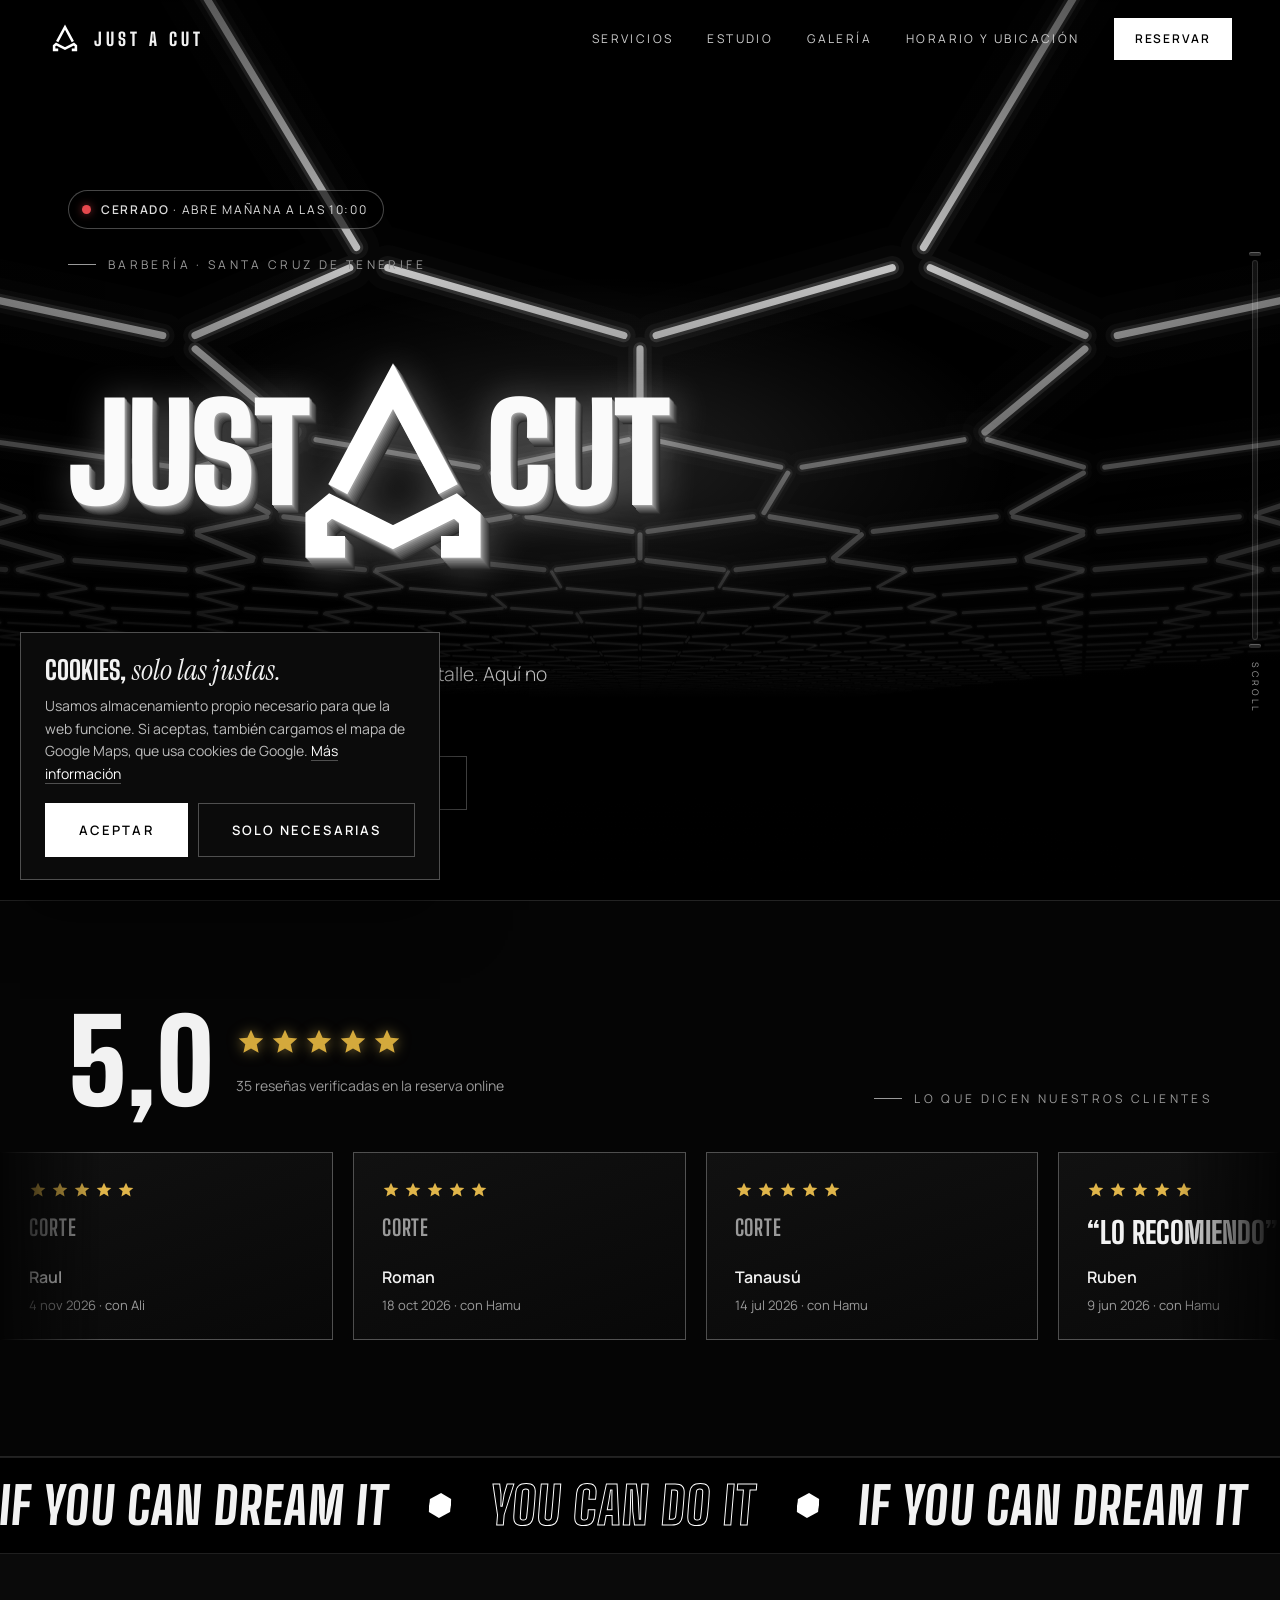
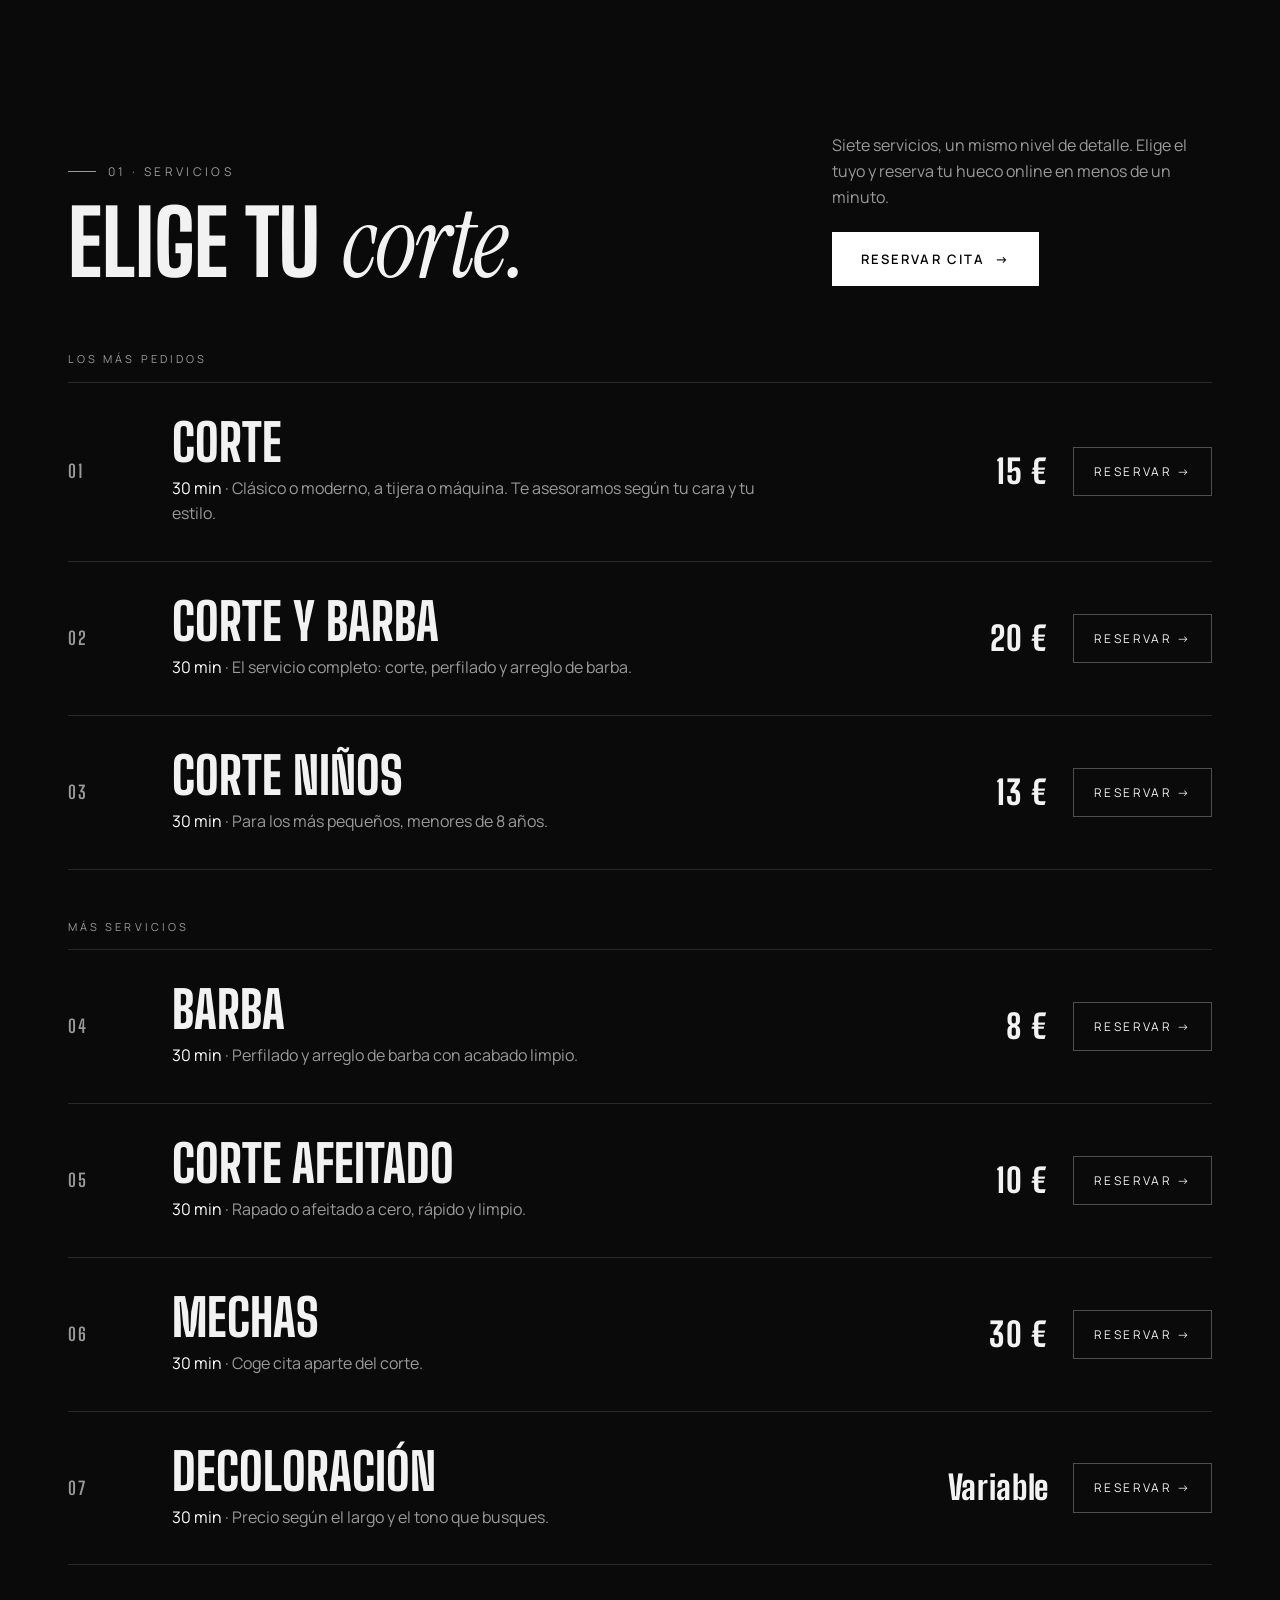
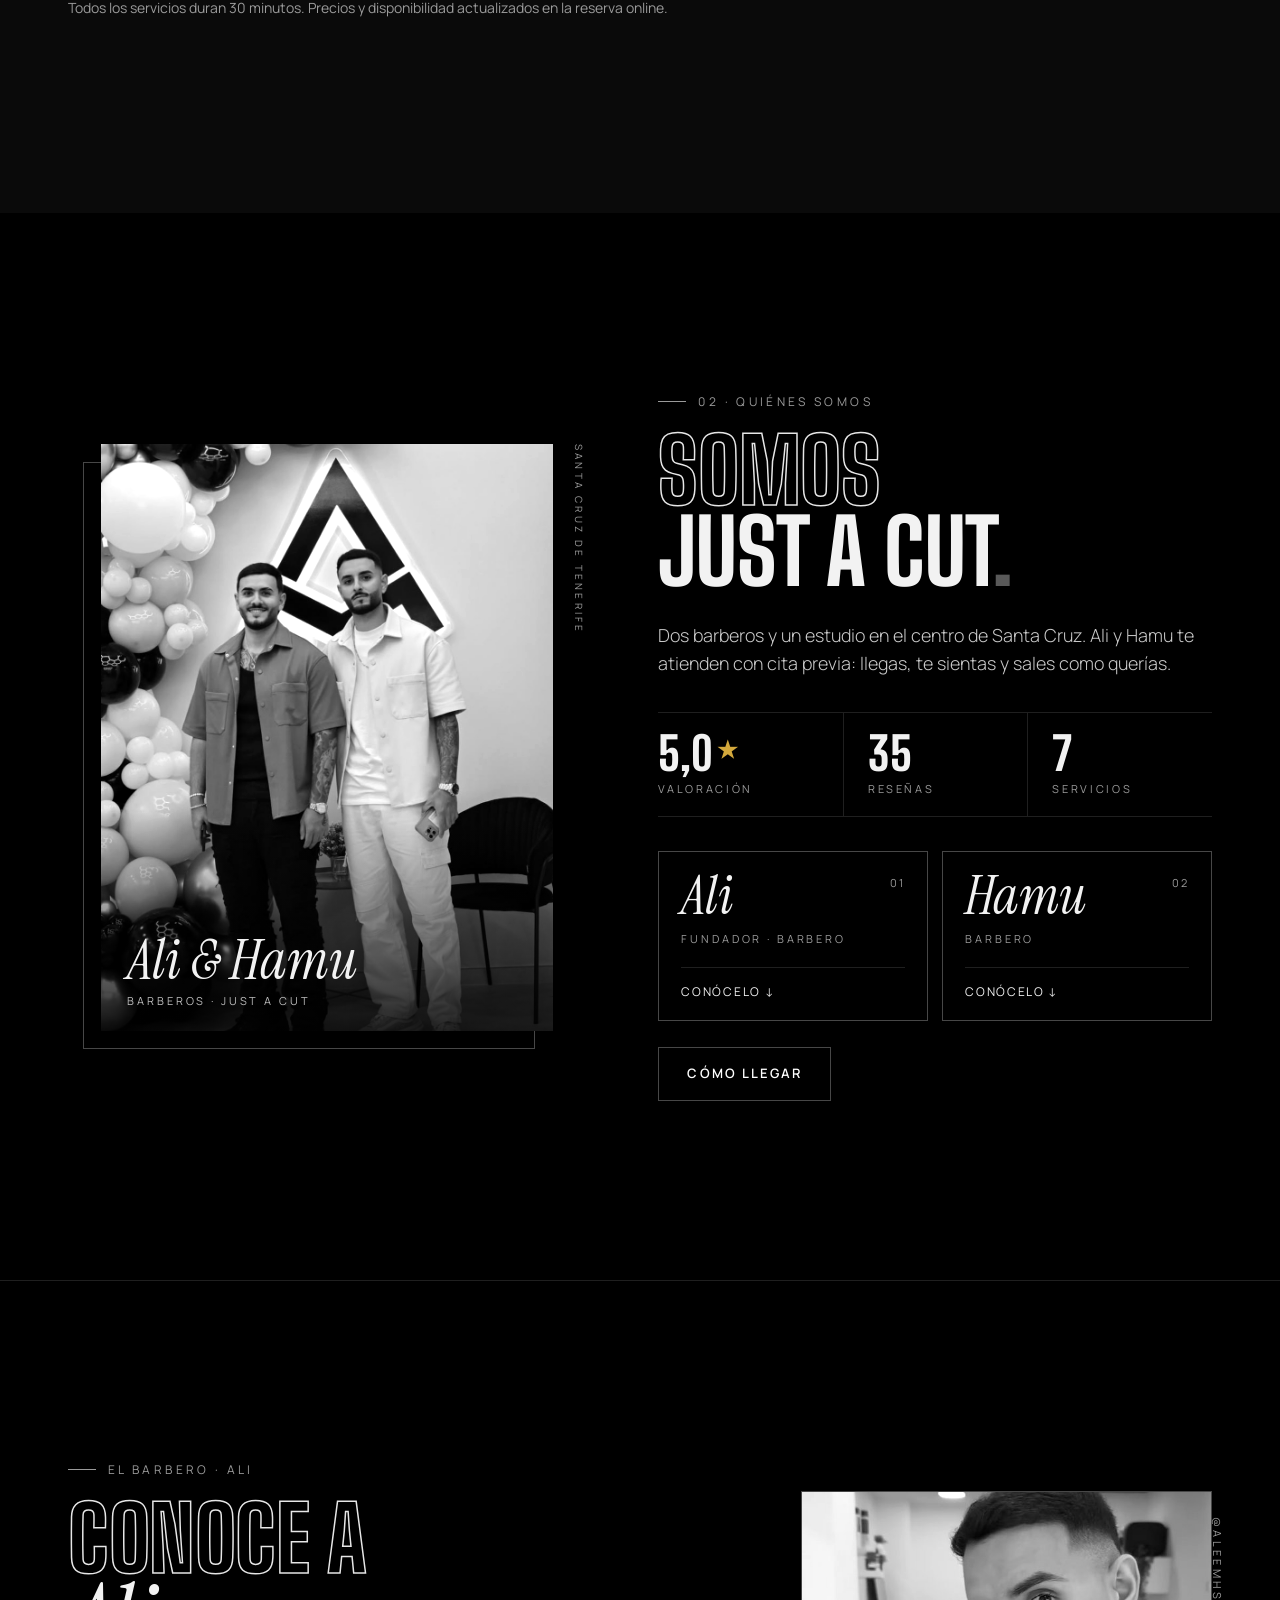
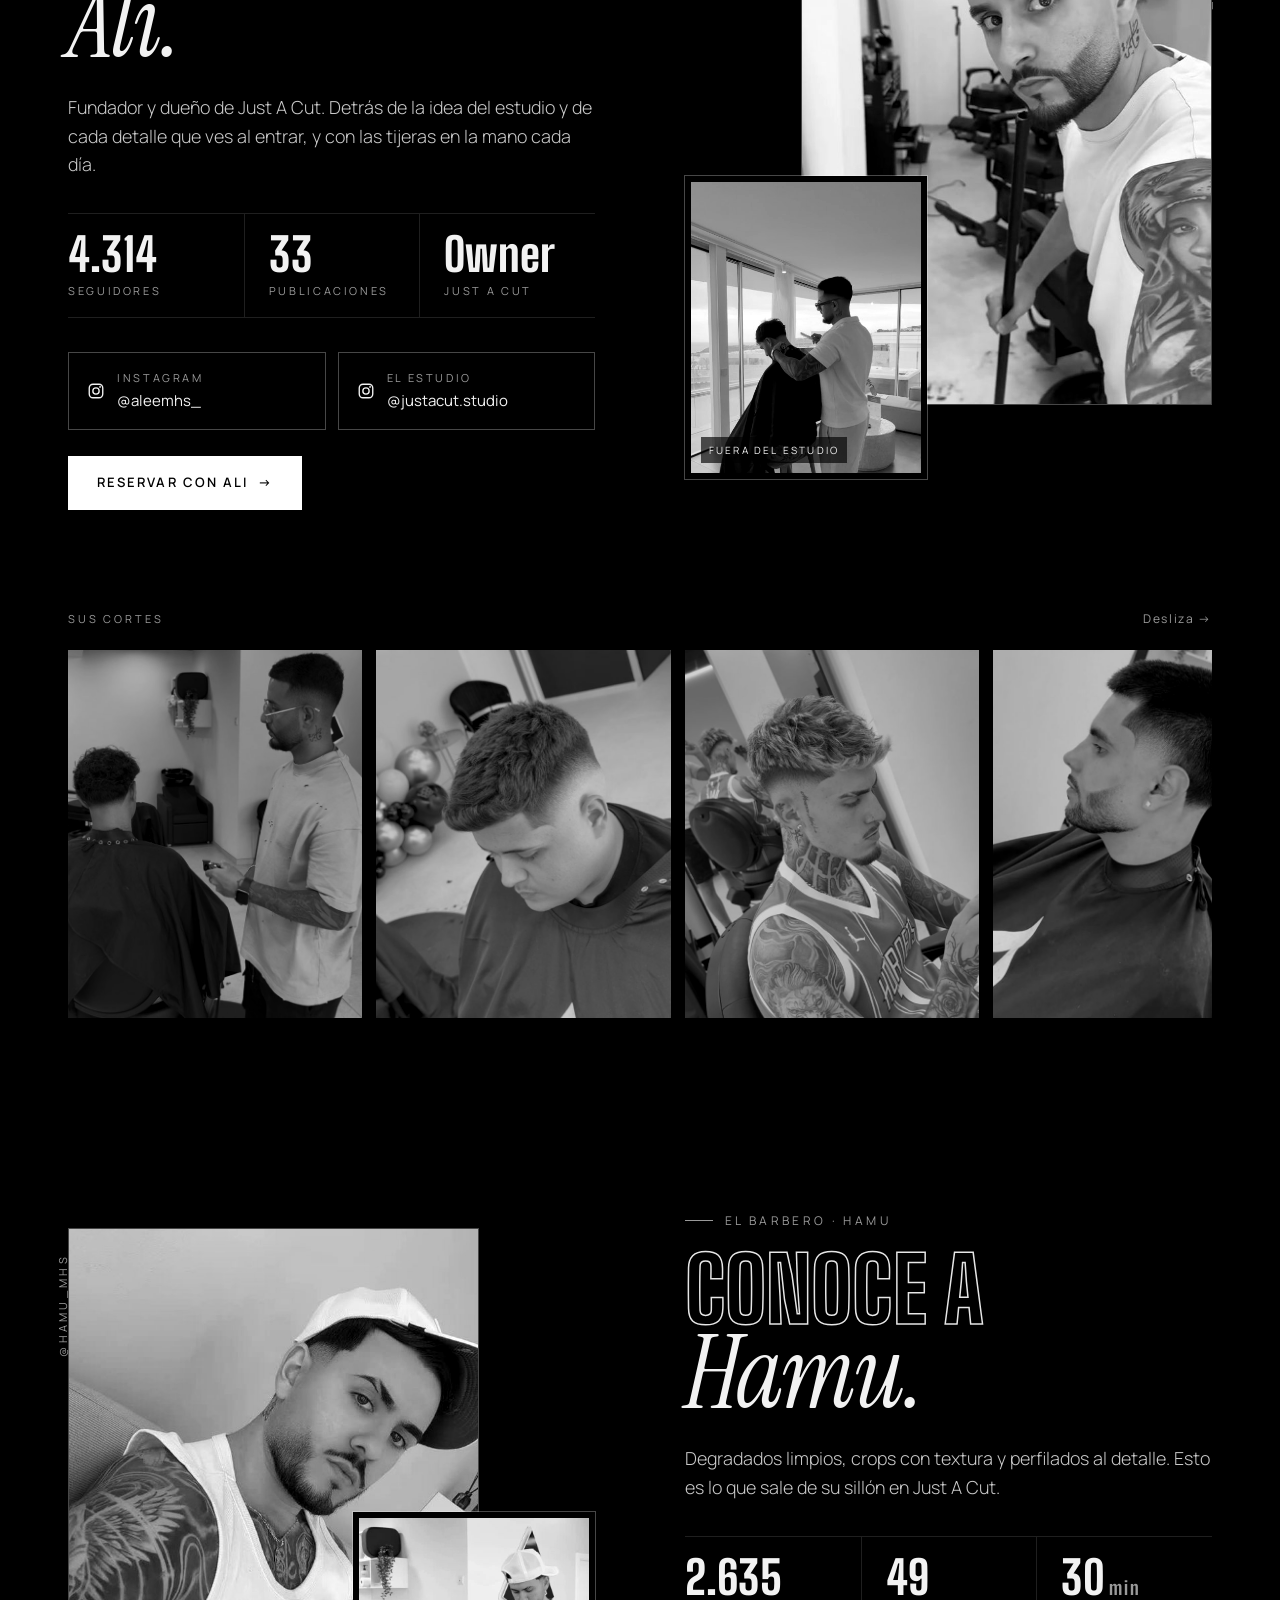
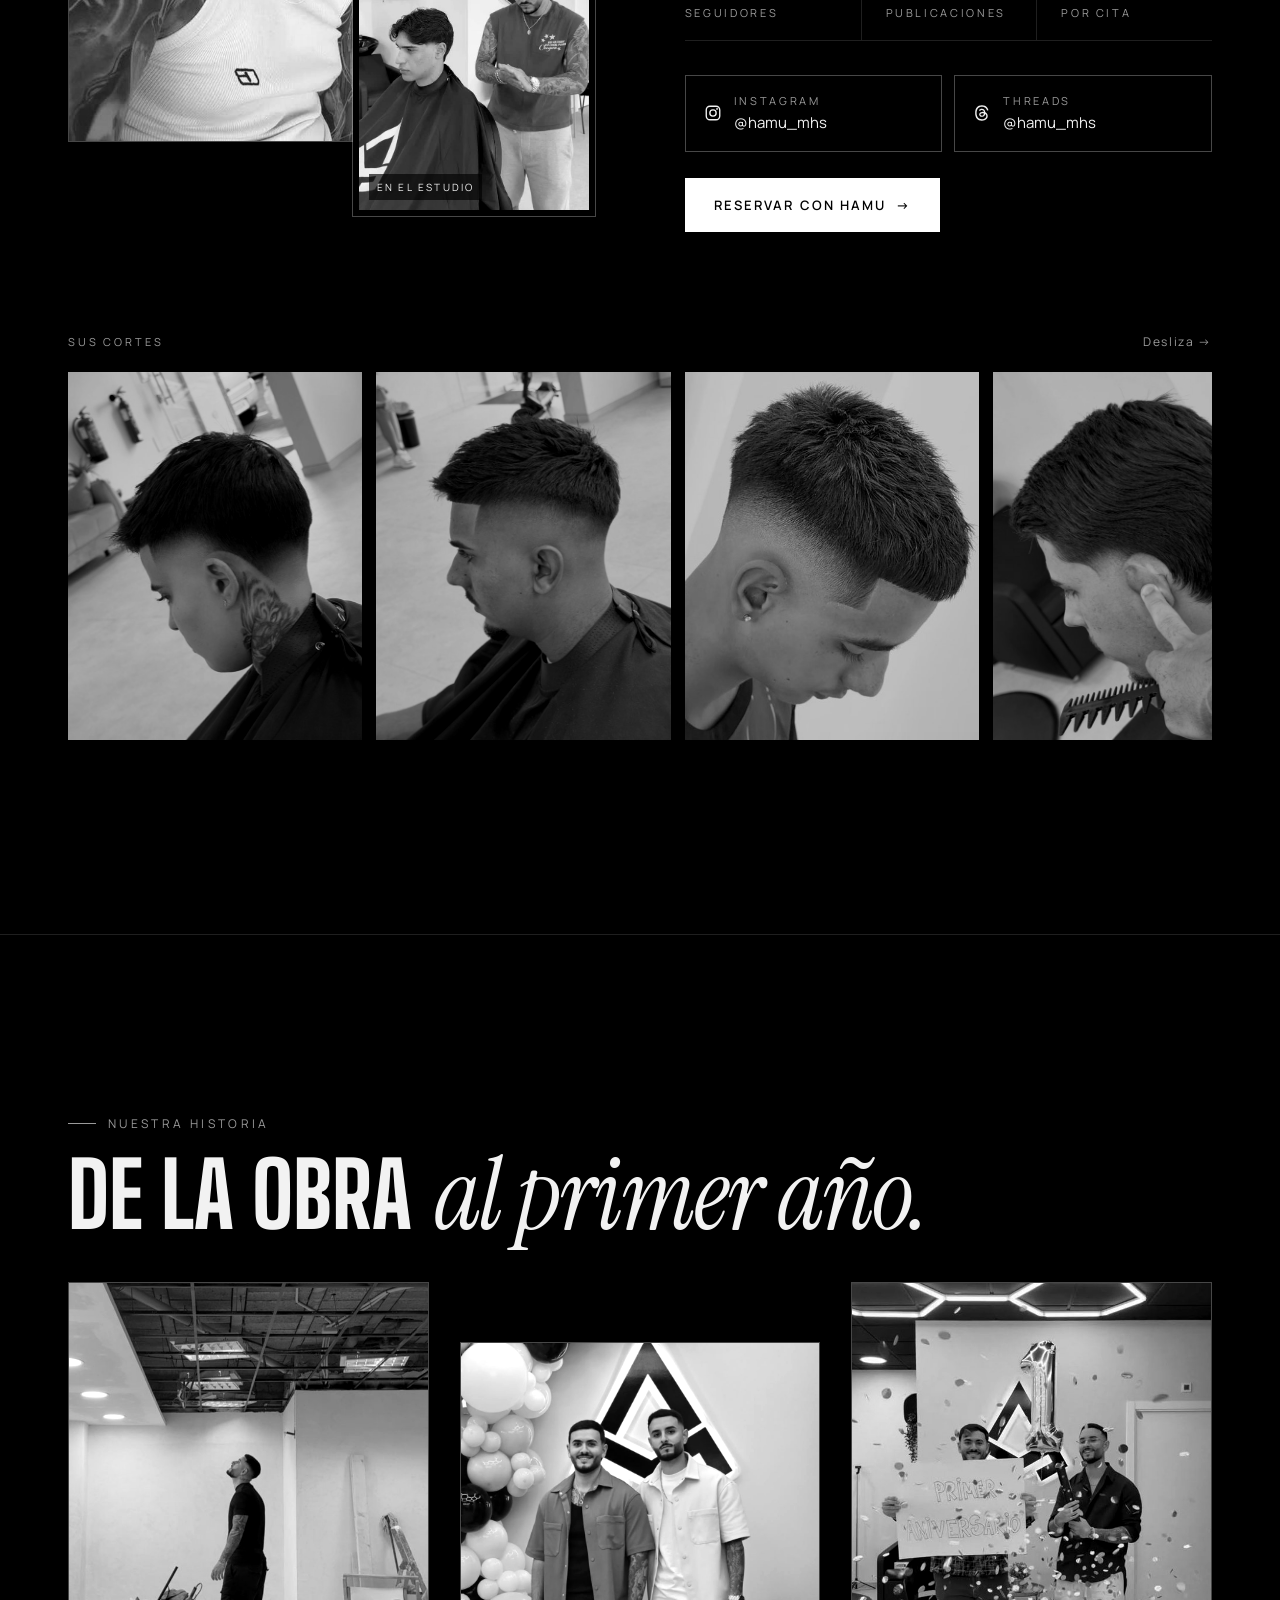
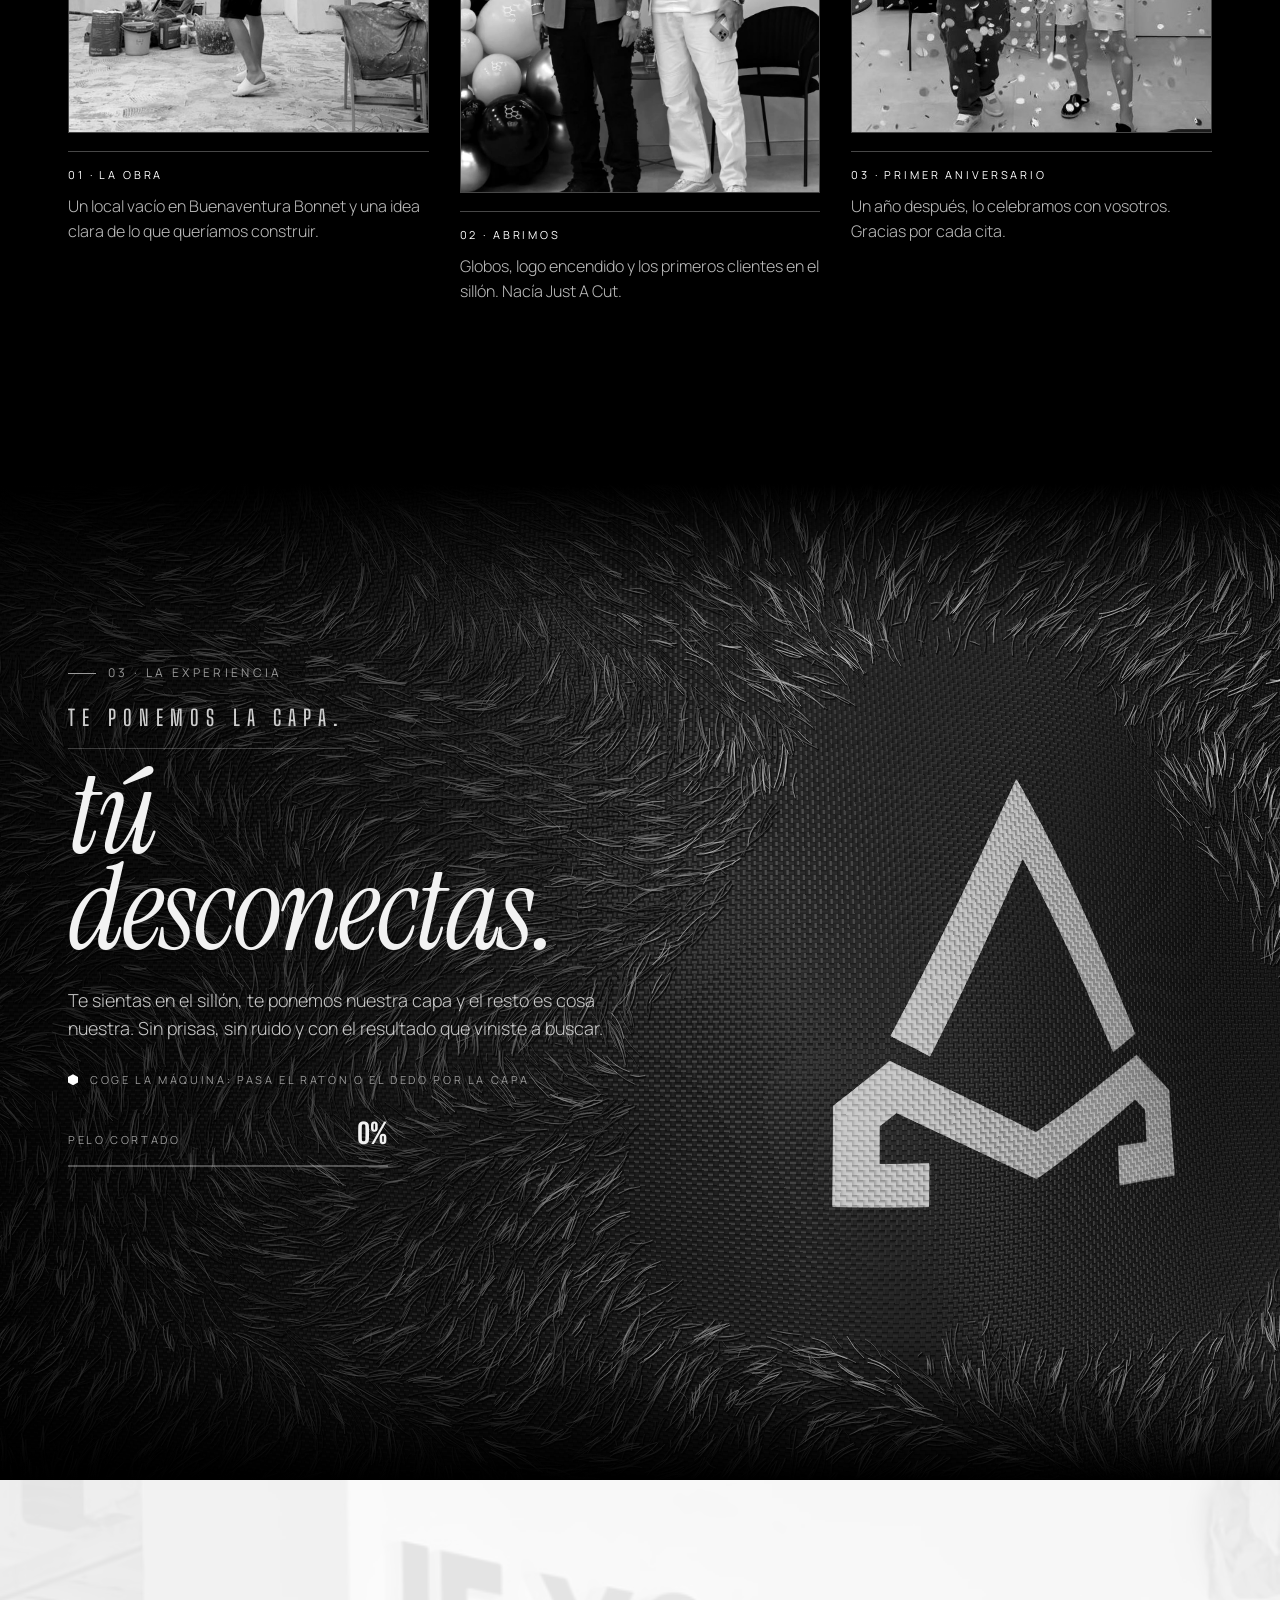
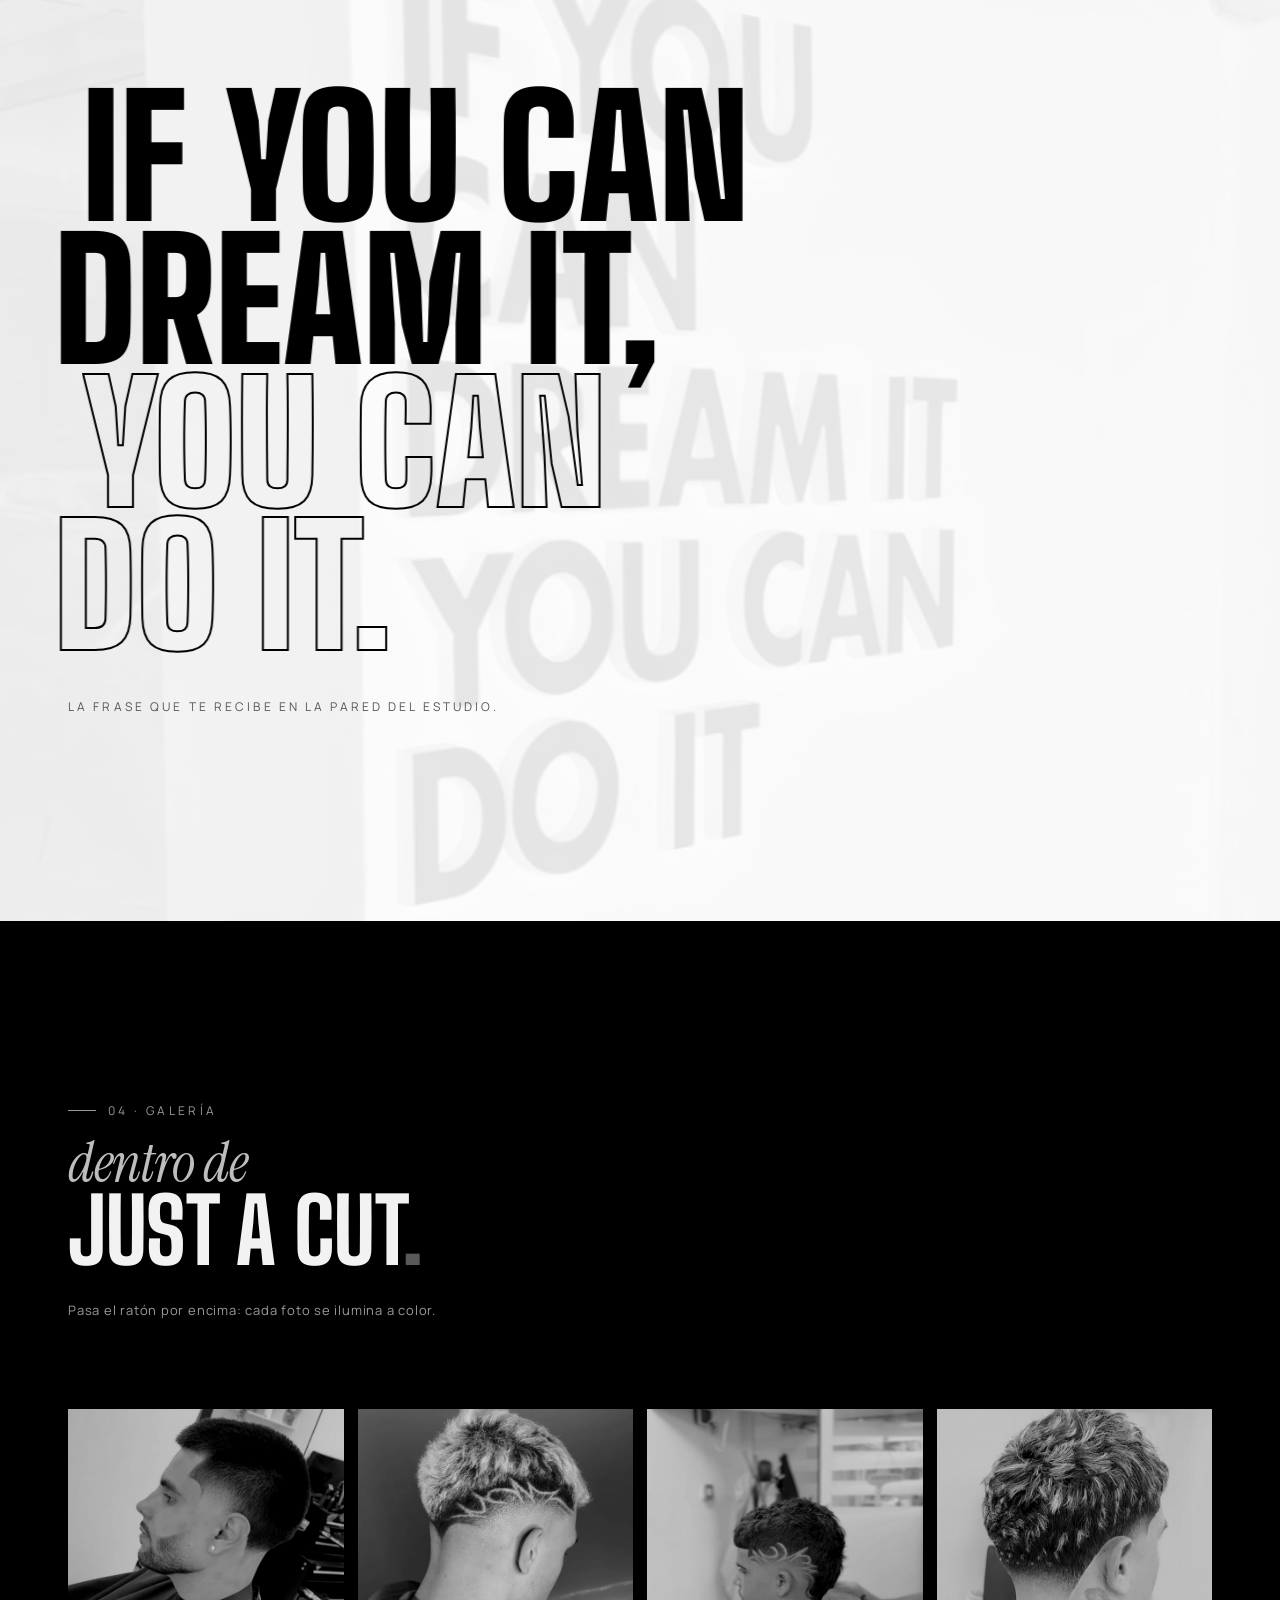
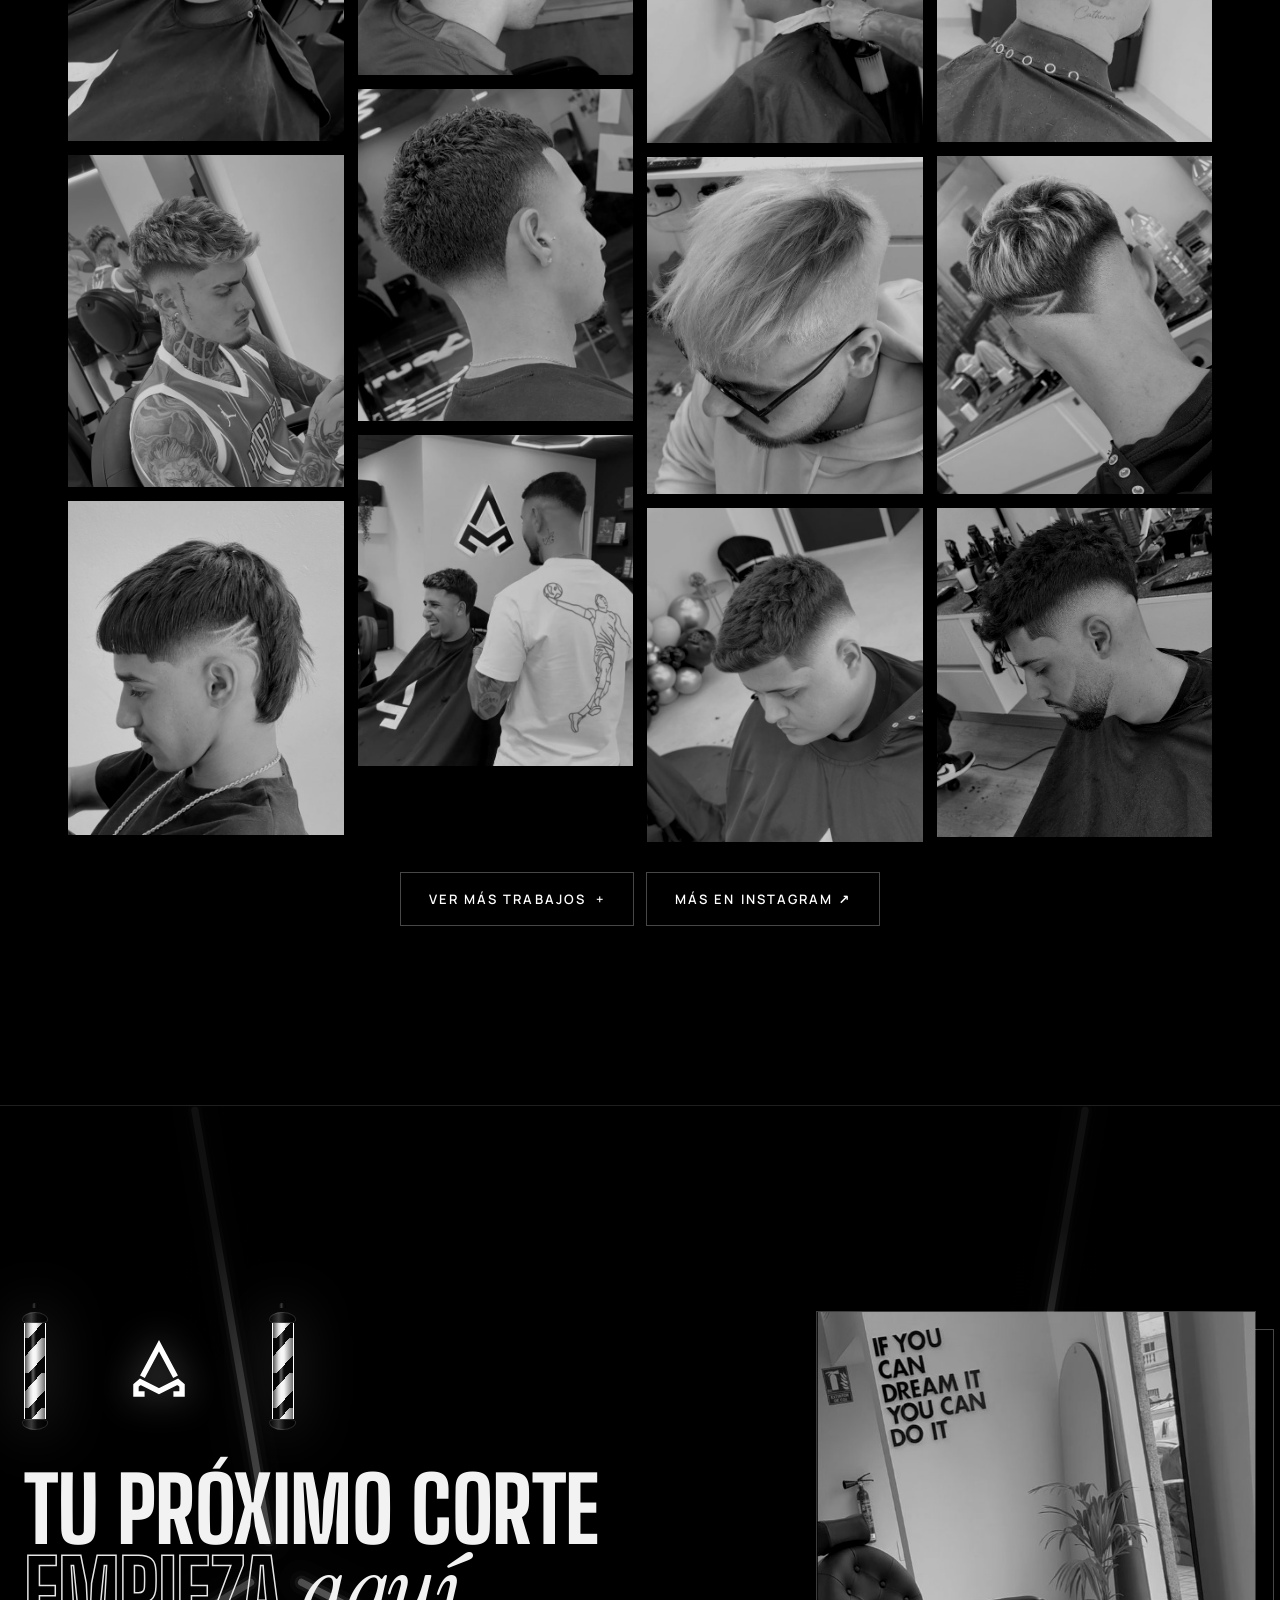
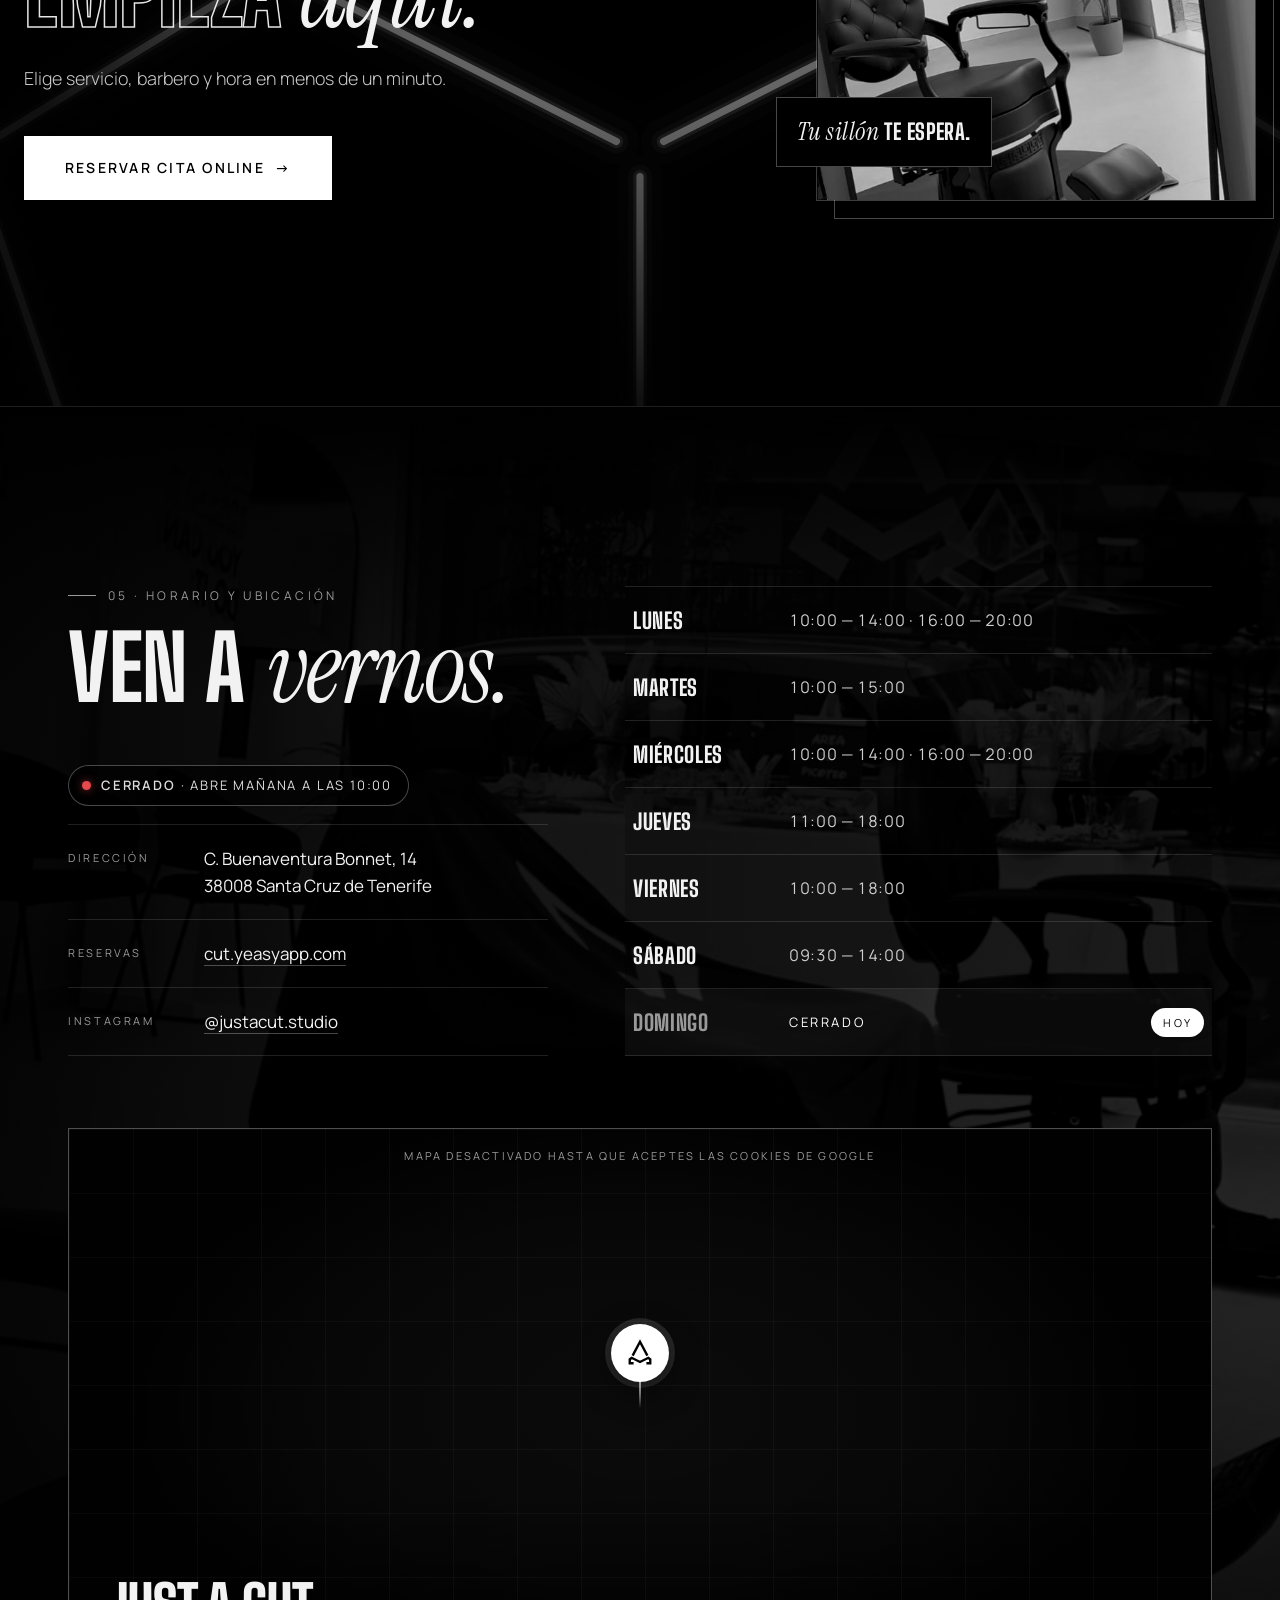
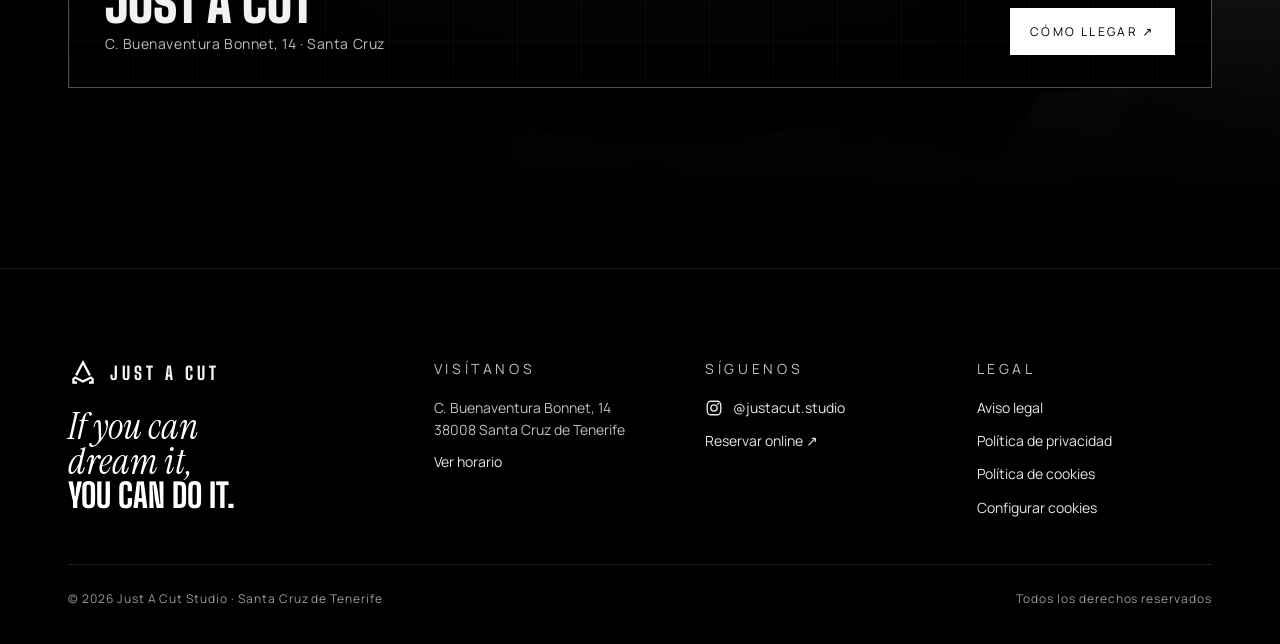
==== index.html @ 25619ff8 "Legal pages, cookie consent, gallery spotlight, Ali & Hamu sections, history, chair CTA" ====
<!doctype html>
<html lang="es">
<head>
  <meta charset="utf-8">
  <meta name="viewport" content="width=device-width, initial-scale=1, viewport-fit=cover">
  <title>Just A Cut · Barbería en Santa Cruz de Tenerife</title>
  <meta name="description" content="Just A Cut Studio. Barbería en Santa Cruz de Tenerife. Cortes, degradados y barba con precisión. Reserva tu cita online.">
  <meta name="theme-color" content="#000000">
  <meta property="og:title" content="Just A Cut · Barbería en Tenerife">
  <meta property="og:description" content="If you can dream it, you can do it. Reserva tu cita online.">
  <meta property="og:image" content="assets/techo.png">
  <link rel="icon" href="assets/logo.svg" type="image/svg+xml">
  <link rel="preconnect" href="https://fonts.googleapis.com">
  <link rel="preconnect" href="https://fonts.gstatic.com" crossorigin>
  <link href="https://fonts.googleapis.com/css2?family=Big+Shoulders+Display:wght@500;700;800;900&family=Instrument+Serif:ital@0;1&family=Jost:wght@700&family=Manrope:wght@300;400;500;600&display=swap" rel="stylesheet">
  <link rel="stylesheet" href="styles.css">
</head>
<body class="is-intro">

  <!-- ============ INTRO: vuelo por el techo hexagonal ============ -->
  <div id="intro" aria-hidden="true">
    <canvas id="intro-canvas"></canvas>
    <div class="intro-reveal">
      <img src="assets/logo.svg" alt="" class="intro-logo">
      <div class="intro-word"><span>JUST</span><span>A</span><span>CUT</span></div>
    </div>
    <div class="intro-flash"></div>
    <button class="intro-skip" type="button">Saltar intro</button>
  </div>

  <!-- máquina de cortar (cursor en la sección de la capa) -->
  <div class="clipper" aria-hidden="true">
    <svg viewBox="0 0 64 120" width="46" height="86">
      <g fill="none" stroke="#fff" stroke-width="2.2" stroke-linejoin="round">
        <path d="M10 6 h44 v10 h-44z" fill="#111"/>
        <path d="M12 6 v-4 M18 6 v-4 M24 6 v-4 M30 6 v-4 M36 6 v-4 M42 6 v-4 M48 6 v-4 M52 6 v-4" stroke-width="1.6"/>
        <path d="M8 16 h48 l-4 22 q-2 6 -2 14 v52 q0 12 -12 12 h-12 q-12 0 -12 -12 v-52 q0 -8 -2 -14z" fill="#0c0c0c"/>
        <path d="M24 48 h16 v26 h-16z" fill="#1c1c1c"/>
        <path d="M32 54 v14" stroke-width="3" stroke-linecap="round"/>
        <path d="M22 88 h20 M22 94 h20 M22 100 h20" stroke-width="1.4" opacity=".6"/>
      </g>
      <path d="M26 24 l6 -6 l6 6" fill="none" stroke="#fff" stroke-width="2"/>
    </svg>
  </div>

  <!-- poste de barbero como indicador de progreso del scroll -->
  <div class="pole-rail" aria-hidden="true"><span class="pole-rail-fill"><span class="pole-stripes"></span></span><span class="pole-rail-label">Scroll</span></div>

  <!-- ============ NAV ============ -->
  <header class="nav" id="nav">
    <a href="#inicio" class="nav-brand" aria-label="Just A Cut, inicio">
      <img src="assets/logo.svg" alt="" width="34" height="34">
      <span>JUST A CUT</span>
    </a>
    <nav class="nav-links" id="nav-links" aria-label="Principal">
      <a href="#servicios">Servicios</a>
      <a href="#estudio">Estudio</a>
      <a href="#galeria">Galería</a>
      <a href="#ubicacion">Horario y ubicación</a>
      <a href="https://cut.yeasyapp.com/LoAVEZ" target="_blank" rel="noopener" data-cursor="Reservar" class="js-book btn btn-solid btn-sm">Reservar</a>
    </nav>
    <button class="nav-toggle" id="nav-toggle" aria-label="Abrir menú" aria-expanded="false" aria-controls="nav-links"><span></span><span></span></button>
  </header>

  <main>
    <!-- ============ HERO ============ -->
    <section class="hero" id="inicio">
      <canvas id="hero-canvas" aria-hidden="true"></canvas>
      <div class="hero-vignette" aria-hidden="true"></div>
      <div class="hero-content">
        <a href="#horario" class="open-status reveal" data-open-status><span class="open-dot"></span><span class="open-text">Horario</span></a>
        <p class="eyebrow reveal">Barbería · Santa Cruz de Tenerife</p>
        <h1 class="hero-sign">
          <span class="sr-only">Just A Cut</span>
          <span class="sign-halo" aria-hidden="true"></span>
          <span class="sign-row" aria-hidden="true">
            <span class="sign-word">Just</span>
            <svg class="sign-mono" viewBox="10 6 84 86">
              <defs><g id="mono" fill="none" stroke-width="9" stroke-linejoin="miter" stroke-miterlimit="10"><path d="M27 58 L50 15 L73 58"/><path d="M30 82 L18 82 L18 70 L24 65 L50 78 L76 65 L82 70 L82 82 L70 82"/></g></defs>
              <use href="#mono" transform="translate(4.05 4.95)" stroke="#2b2b2b"/><use href="#mono" transform="translate(3.60 4.40)" stroke="#3a3a3a"/><use href="#mono" transform="translate(3.15 3.85)" stroke="#474747"/><use href="#mono" transform="translate(2.70 3.30)" stroke="#545454"/><use href="#mono" transform="translate(2.25 2.75)" stroke="#606060"/><use href="#mono" transform="translate(1.80 2.20)" stroke="#6d6d6d"/><use href="#mono" transform="translate(1.35 1.65)" stroke="#7b7b7b"/><use href="#mono" transform="translate(0.90 1.10)" stroke="#8a8a8a"/><use href="#mono" transform="translate(0.45 0.55)" stroke="#a0a0a0"/>
              <use href="#mono" stroke="#fff" class="sign-face"/>
            </svg>
            <span class="sign-word">Cut</span>
          </span>
        </h1>
        <p class="hero-sub reveal">Precisión, estilo y un estudio pensado al detalle. Aquí no vienes solo a cortarte el pelo.</p>
        <div class="hero-cta reveal">
          <a href="https://cut.yeasyapp.com/LoAVEZ" target="_blank" rel="noopener" data-cursor="Reservar" class="js-book btn btn-solid">Reservar cita <span aria-hidden="true">→</span></a>
          <a href="#servicios" class="btn btn-ghost">Ver servicios</a>
        </div>
      </div>
      <a href="#servicios" class="hero-scroll" aria-label="Bajar"><span></span></a>
    </section>

    <!-- ============ RESEÑAS ============ -->
    <section class="reviews" id="resenas" aria-label="Reseñas de clientes">
      <div class="container reviews-head">
        <div class="reviews-score reveal">
          <span class="score-num">5,0</span>
          <div><span class="stars stars-lg" aria-label="5 de 5 estrellas"><svg viewBox="0 0 24 24"><path d="M12 2.2l2.9 6.3 6.9.7-5.2 4.6 1.5 6.8L12 17.1l-6.1 3.5 1.5-6.8L2.2 9.2l6.9-.7z"/></svg><svg viewBox="0 0 24 24"><path d="M12 2.2l2.9 6.3 6.9.7-5.2 4.6 1.5 6.8L12 17.1l-6.1 3.5 1.5-6.8L2.2 9.2l6.9-.7z"/></svg><svg viewBox="0 0 24 24"><path d="M12 2.2l2.9 6.3 6.9.7-5.2 4.6 1.5 6.8L12 17.1l-6.1 3.5 1.5-6.8L2.2 9.2l6.9-.7z"/></svg><svg viewBox="0 0 24 24"><path d="M12 2.2l2.9 6.3 6.9.7-5.2 4.6 1.5 6.8L12 17.1l-6.1 3.5 1.5-6.8L2.2 9.2l6.9-.7z"/></svg><svg viewBox="0 0 24 24"><path d="M12 2.2l2.9 6.3 6.9.7-5.2 4.6 1.5 6.8L12 17.1l-6.1 3.5 1.5-6.8L2.2 9.2l6.9-.7z"/></svg></span><p>35 reseñas verificadas en la reserva online</p></div>
        </div>
        <p class="eyebrow reveal">Lo que dicen nuestros clientes</p>
      </div>
      <div class="reviews-viewport">
        <div class="reviews-track">
          <figure class="review">
            <span class="stars" aria-label="5 de 5 estrellas"><svg viewBox="0 0 24 24"><path d="M12 2.2l2.9 6.3 6.9.7-5.2 4.6 1.5 6.8L12 17.1l-6.1 3.5 1.5-6.8L2.2 9.2l6.9-.7z"/></svg><svg viewBox="0 0 24 24"><path d="M12 2.2l2.9 6.3 6.9.7-5.2 4.6 1.5 6.8L12 17.1l-6.1 3.5 1.5-6.8L2.2 9.2l6.9-.7z"/></svg><svg viewBox="0 0 24 24"><path d="M12 2.2l2.9 6.3 6.9.7-5.2 4.6 1.5 6.8L12 17.1l-6.1 3.5 1.5-6.8L2.2 9.2l6.9-.7z"/></svg><svg viewBox="0 0 24 24"><path d="M12 2.2l2.9 6.3 6.9.7-5.2 4.6 1.5 6.8L12 17.1l-6.1 3.5 1.5-6.8L2.2 9.2l6.9-.7z"/></svg><svg viewBox="0 0 24 24"><path d="M12 2.2l2.9 6.3 6.9.7-5.2 4.6 1.5 6.8L12 17.1l-6.1 3.5 1.5-6.8L2.2 9.2l6.9-.7z"/></svg></span>
            <p class="review-text is-plain">Corte</p>
            <figcaption><strong>Raul</strong><span>4 nov 2026 · con Ali</span></figcaption>
          </figure>
          <figure class="review">
            <span class="stars" aria-label="5 de 5 estrellas"><svg viewBox="0 0 24 24"><path d="M12 2.2l2.9 6.3 6.9.7-5.2 4.6 1.5 6.8L12 17.1l-6.1 3.5 1.5-6.8L2.2 9.2l6.9-.7z"/></svg><svg viewBox="0 0 24 24"><path d="M12 2.2l2.9 6.3 6.9.7-5.2 4.6 1.5 6.8L12 17.1l-6.1 3.5 1.5-6.8L2.2 9.2l6.9-.7z"/></svg><svg viewBox="0 0 24 24"><path d="M12 2.2l2.9 6.3 6.9.7-5.2 4.6 1.5 6.8L12 17.1l-6.1 3.5 1.5-6.8L2.2 9.2l6.9-.7z"/></svg><svg viewBox="0 0 24 24"><path d="M12 2.2l2.9 6.3 6.9.7-5.2 4.6 1.5 6.8L12 17.1l-6.1 3.5 1.5-6.8L2.2 9.2l6.9-.7z"/></svg><svg viewBox="0 0 24 24"><path d="M12 2.2l2.9 6.3 6.9.7-5.2 4.6 1.5 6.8L12 17.1l-6.1 3.5 1.5-6.8L2.2 9.2l6.9-.7z"/></svg></span>
            <p class="review-text is-plain">Corte</p>
            <figcaption><strong>Roman</strong><span>18 oct 2026 · con Hamu</span></figcaption>
          </figure>
          <figure class="review">
            <span class="stars" aria-label="5 de 5 estrellas"><svg viewBox="0 0 24 24"><path d="M12 2.2l2.9 6.3 6.9.7-5.2 4.6 1.5 6.8L12 17.1l-6.1 3.5 1.5-6.8L2.2 9.2l6.9-.7z"/></svg><svg viewBox="0 0 24 24"><path d="M12 2.2l2.9 6.3 6.9.7-5.2 4.6 1.5 6.8L12 17.1l-6.1 3.5 1.5-6.8L2.2 9.2l6.9-.7z"/></svg><svg viewBox="0 0 24 24"><path d="M12 2.2l2.9 6.3 6.9.7-5.2 4.6 1.5 6.8L12 17.1l-6.1 3.5 1.5-6.8L2.2 9.2l6.9-.7z"/></svg><svg viewBox="0 0 24 24"><path d="M12 2.2l2.9 6.3 6.9.7-5.2 4.6 1.5 6.8L12 17.1l-6.1 3.5 1.5-6.8L2.2 9.2l6.9-.7z"/></svg><svg viewBox="0 0 24 24"><path d="M12 2.2l2.9 6.3 6.9.7-5.2 4.6 1.5 6.8L12 17.1l-6.1 3.5 1.5-6.8L2.2 9.2l6.9-.7z"/></svg></span>
            <p class="review-text is-plain">Corte</p>
            <figcaption><strong>Tanausú</strong><span>14 jul 2026 · con Hamu</span></figcaption>
          </figure>
          <figure class="review">
            <span class="stars" aria-label="5 de 5 estrellas"><svg viewBox="0 0 24 24"><path d="M12 2.2l2.9 6.3 6.9.7-5.2 4.6 1.5 6.8L12 17.1l-6.1 3.5 1.5-6.8L2.2 9.2l6.9-.7z"/></svg><svg viewBox="0 0 24 24"><path d="M12 2.2l2.9 6.3 6.9.7-5.2 4.6 1.5 6.8L12 17.1l-6.1 3.5 1.5-6.8L2.2 9.2l6.9-.7z"/></svg><svg viewBox="0 0 24 24"><path d="M12 2.2l2.9 6.3 6.9.7-5.2 4.6 1.5 6.8L12 17.1l-6.1 3.5 1.5-6.8L2.2 9.2l6.9-.7z"/></svg><svg viewBox="0 0 24 24"><path d="M12 2.2l2.9 6.3 6.9.7-5.2 4.6 1.5 6.8L12 17.1l-6.1 3.5 1.5-6.8L2.2 9.2l6.9-.7z"/></svg><svg viewBox="0 0 24 24"><path d="M12 2.2l2.9 6.3 6.9.7-5.2 4.6 1.5 6.8L12 17.1l-6.1 3.5 1.5-6.8L2.2 9.2l6.9-.7z"/></svg></span>
            <p class="review-text">“Lo recomiendo”</p>
            <figcaption><strong>Ruben</strong><span>9 jun 2026 · con Hamu</span></figcaption>
          </figure>
          <figure class="review">
            <span class="stars" aria-label="5 de 5 estrellas"><svg viewBox="0 0 24 24"><path d="M12 2.2l2.9 6.3 6.9.7-5.2 4.6 1.5 6.8L12 17.1l-6.1 3.5 1.5-6.8L2.2 9.2l6.9-.7z"/></svg><svg viewBox="0 0 24 24"><path d="M12 2.2l2.9 6.3 6.9.7-5.2 4.6 1.5 6.8L12 17.1l-6.1 3.5 1.5-6.8L2.2 9.2l6.9-.7z"/></svg><svg viewBox="0 0 24 24"><path d="M12 2.2l2.9 6.3 6.9.7-5.2 4.6 1.5 6.8L12 17.1l-6.1 3.5 1.5-6.8L2.2 9.2l6.9-.7z"/></svg><svg viewBox="0 0 24 24"><path d="M12 2.2l2.9 6.3 6.9.7-5.2 4.6 1.5 6.8L12 17.1l-6.1 3.5 1.5-6.8L2.2 9.2l6.9-.7z"/></svg><svg viewBox="0 0 24 24"><path d="M12 2.2l2.9 6.3 6.9.7-5.2 4.6 1.5 6.8L12 17.1l-6.1 3.5 1.5-6.8L2.2 9.2l6.9-.7z"/></svg></span>
            <p class="review-text is-plain">Corte</p>
            <figcaption><strong>Hugo</strong><span>18 may 2026 · con Hamu</span></figcaption>
          </figure>
          <figure class="review">
            <span class="stars" aria-label="5 de 5 estrellas"><svg viewBox="0 0 24 24"><path d="M12 2.2l2.9 6.3 6.9.7-5.2 4.6 1.5 6.8L12 17.1l-6.1 3.5 1.5-6.8L2.2 9.2l6.9-.7z"/></svg><svg viewBox="0 0 24 24"><path d="M12 2.2l2.9 6.3 6.9.7-5.2 4.6 1.5 6.8L12 17.1l-6.1 3.5 1.5-6.8L2.2 9.2l6.9-.7z"/></svg><svg viewBox="0 0 24 24"><path d="M12 2.2l2.9 6.3 6.9.7-5.2 4.6 1.5 6.8L12 17.1l-6.1 3.5 1.5-6.8L2.2 9.2l6.9-.7z"/></svg><svg viewBox="0 0 24 24"><path d="M12 2.2l2.9 6.3 6.9.7-5.2 4.6 1.5 6.8L12 17.1l-6.1 3.5 1.5-6.8L2.2 9.2l6.9-.7z"/></svg><svg viewBox="0 0 24 24"><path d="M12 2.2l2.9 6.3 6.9.7-5.2 4.6 1.5 6.8L12 17.1l-6.1 3.5 1.5-6.8L2.2 9.2l6.9-.7z"/></svg></span>
            <p class="review-text is-plain">Corte</p>
            <figcaption><strong>Sebastian</strong><span>18 abr 2026 · con Hamu</span></figcaption>
          </figure>
          <figure class="review">
            <span class="stars" aria-label="5 de 5 estrellas"><svg viewBox="0 0 24 24"><path d="M12 2.2l2.9 6.3 6.9.7-5.2 4.6 1.5 6.8L12 17.1l-6.1 3.5 1.5-6.8L2.2 9.2l6.9-.7z"/></svg><svg viewBox="0 0 24 24"><path d="M12 2.2l2.9 6.3 6.9.7-5.2 4.6 1.5 6.8L12 17.1l-6.1 3.5 1.5-6.8L2.2 9.2l6.9-.7z"/></svg><svg viewBox="0 0 24 24"><path d="M12 2.2l2.9 6.3 6.9.7-5.2 4.6 1.5 6.8L12 17.1l-6.1 3.5 1.5-6.8L2.2 9.2l6.9-.7z"/></svg><svg viewBox="0 0 24 24"><path d="M12 2.2l2.9 6.3 6.9.7-5.2 4.6 1.5 6.8L12 17.1l-6.1 3.5 1.5-6.8L2.2 9.2l6.9-.7z"/></svg><svg viewBox="0 0 24 24"><path d="M12 2.2l2.9 6.3 6.9.7-5.2 4.6 1.5 6.8L12 17.1l-6.1 3.5 1.5-6.8L2.2 9.2l6.9-.7z"/></svg></span>
            <p class="review-text is-plain">Corte</p>
            <figcaption><strong>Lucas</strong><span>23 mar 2026 · con Hamu</span></figcaption>
          </figure>
          <figure class="review">
            <span class="stars" aria-label="5 de 5 estrellas"><svg viewBox="0 0 24 24"><path d="M12 2.2l2.9 6.3 6.9.7-5.2 4.6 1.5 6.8L12 17.1l-6.1 3.5 1.5-6.8L2.2 9.2l6.9-.7z"/></svg><svg viewBox="0 0 24 24"><path d="M12 2.2l2.9 6.3 6.9.7-5.2 4.6 1.5 6.8L12 17.1l-6.1 3.5 1.5-6.8L2.2 9.2l6.9-.7z"/></svg><svg viewBox="0 0 24 24"><path d="M12 2.2l2.9 6.3 6.9.7-5.2 4.6 1.5 6.8L12 17.1l-6.1 3.5 1.5-6.8L2.2 9.2l6.9-.7z"/></svg><svg viewBox="0 0 24 24"><path d="M12 2.2l2.9 6.3 6.9.7-5.2 4.6 1.5 6.8L12 17.1l-6.1 3.5 1.5-6.8L2.2 9.2l6.9-.7z"/></svg><svg viewBox="0 0 24 24"><path d="M12 2.2l2.9 6.3 6.9.7-5.2 4.6 1.5 6.8L12 17.1l-6.1 3.5 1.5-6.8L2.2 9.2l6.9-.7z"/></svg></span>
            <p class="review-text">“El mejor”</p>
            <figcaption><strong>Lucas</strong><span>19 feb 2026 · con Hamu</span></figcaption>
          </figure>
          <figure class="review">
            <span class="stars" aria-label="5 de 5 estrellas"><svg viewBox="0 0 24 24"><path d="M12 2.2l2.9 6.3 6.9.7-5.2 4.6 1.5 6.8L12 17.1l-6.1 3.5 1.5-6.8L2.2 9.2l6.9-.7z"/></svg><svg viewBox="0 0 24 24"><path d="M12 2.2l2.9 6.3 6.9.7-5.2 4.6 1.5 6.8L12 17.1l-6.1 3.5 1.5-6.8L2.2 9.2l6.9-.7z"/></svg><svg viewBox="0 0 24 24"><path d="M12 2.2l2.9 6.3 6.9.7-5.2 4.6 1.5 6.8L12 17.1l-6.1 3.5 1.5-6.8L2.2 9.2l6.9-.7z"/></svg><svg viewBox="0 0 24 24"><path d="M12 2.2l2.9 6.3 6.9.7-5.2 4.6 1.5 6.8L12 17.1l-6.1 3.5 1.5-6.8L2.2 9.2l6.9-.7z"/></svg><svg viewBox="0 0 24 24"><path d="M12 2.2l2.9 6.3 6.9.7-5.2 4.6 1.5 6.8L12 17.1l-6.1 3.5 1.5-6.8L2.2 9.2l6.9-.7z"/></svg></span>
            <p class="review-text is-plain">Corte</p>
            <figcaption><strong>Beneharo</strong><span>22 dic 2025 · con Ali</span></figcaption>
          </figure>
          <figure class="review">
            <span class="stars" aria-label="5 de 5 estrellas"><svg viewBox="0 0 24 24"><path d="M12 2.2l2.9 6.3 6.9.7-5.2 4.6 1.5 6.8L12 17.1l-6.1 3.5 1.5-6.8L2.2 9.2l6.9-.7z"/></svg><svg viewBox="0 0 24 24"><path d="M12 2.2l2.9 6.3 6.9.7-5.2 4.6 1.5 6.8L12 17.1l-6.1 3.5 1.5-6.8L2.2 9.2l6.9-.7z"/></svg><svg viewBox="0 0 24 24"><path d="M12 2.2l2.9 6.3 6.9.7-5.2 4.6 1.5 6.8L12 17.1l-6.1 3.5 1.5-6.8L2.2 9.2l6.9-.7z"/></svg><svg viewBox="0 0 24 24"><path d="M12 2.2l2.9 6.3 6.9.7-5.2 4.6 1.5 6.8L12 17.1l-6.1 3.5 1.5-6.8L2.2 9.2l6.9-.7z"/></svg><svg viewBox="0 0 24 24"><path d="M12 2.2l2.9 6.3 6.9.7-5.2 4.6 1.5 6.8L12 17.1l-6.1 3.5 1.5-6.8L2.2 9.2l6.9-.7z"/></svg></span>
            <p class="review-text is-plain">Corte</p>
            <figcaption><strong>Oihan</strong><span>8 dic 2025 · con Hamu</span></figcaption>
          </figure>
          <figure class="review" aria-hidden="true">
            <span class="stars" aria-label="5 de 5 estrellas"><svg viewBox="0 0 24 24"><path d="M12 2.2l2.9 6.3 6.9.7-5.2 4.6 1.5 6.8L12 17.1l-6.1 3.5 1.5-6.8L2.2 9.2l6.9-.7z"/></svg><svg viewBox="0 0 24 24"><path d="M12 2.2l2.9 6.3 6.9.7-5.2 4.6 1.5 6.8L12 17.1l-6.1 3.5 1.5-6.8L2.2 9.2l6.9-.7z"/></svg><svg viewBox="0 0 24 24"><path d="M12 2.2l2.9 6.3 6.9.7-5.2 4.6 1.5 6.8L12 17.1l-6.1 3.5 1.5-6.8L2.2 9.2l6.9-.7z"/></svg><svg viewBox="0 0 24 24"><path d="M12 2.2l2.9 6.3 6.9.7-5.2 4.6 1.5 6.8L12 17.1l-6.1 3.5 1.5-6.8L2.2 9.2l6.9-.7z"/></svg><svg viewBox="0 0 24 24"><path d="M12 2.2l2.9 6.3 6.9.7-5.2 4.6 1.5 6.8L12 17.1l-6.1 3.5 1.5-6.8L2.2 9.2l6.9-.7z"/></svg></span>
            <p class="review-text is-plain">Corte</p>
            <figcaption><strong>Raul</strong><span>4 nov 2026 · con Ali</span></figcaption>
          </figure>
          <figure class="review" aria-hidden="true">
            <span class="stars" aria-label="5 de 5 estrellas"><svg viewBox="0 0 24 24"><path d="M12 2.2l2.9 6.3 6.9.7-5.2 4.6 1.5 6.8L12 17.1l-6.1 3.5 1.5-6.8L2.2 9.2l6.9-.7z"/></svg><svg viewBox="0 0 24 24"><path d="M12 2.2l2.9 6.3 6.9.7-5.2 4.6 1.5 6.8L12 17.1l-6.1 3.5 1.5-6.8L2.2 9.2l6.9-.7z"/></svg><svg viewBox="0 0 24 24"><path d="M12 2.2l2.9 6.3 6.9.7-5.2 4.6 1.5 6.8L12 17.1l-6.1 3.5 1.5-6.8L2.2 9.2l6.9-.7z"/></svg><svg viewBox="0 0 24 24"><path d="M12 2.2l2.9 6.3 6.9.7-5.2 4.6 1.5 6.8L12 17.1l-6.1 3.5 1.5-6.8L2.2 9.2l6.9-.7z"/></svg><svg viewBox="0 0 24 24"><path d="M12 2.2l2.9 6.3 6.9.7-5.2 4.6 1.5 6.8L12 17.1l-6.1 3.5 1.5-6.8L2.2 9.2l6.9-.7z"/></svg></span>
            <p class="review-text is-plain">Corte</p>
            <figcaption><strong>Roman</strong><span>18 oct 2026 · con Hamu</span></figcaption>
          </figure>
          <figure class="review" aria-hidden="true">
            <span class="stars" aria-label="5 de 5 estrellas"><svg viewBox="0 0 24 24"><path d="M12 2.2l2.9 6.3 6.9.7-5.2 4.6 1.5 6.8L12 17.1l-6.1 3.5 1.5-6.8L2.2 9.2l6.9-.7z"/></svg><svg viewBox="0 0 24 24"><path d="M12 2.2l2.9 6.3 6.9.7-5.2 4.6 1.5 6.8L12 17.1l-6.1 3.5 1.5-6.8L2.2 9.2l6.9-.7z"/></svg><svg viewBox="0 0 24 24"><path d="M12 2.2l2.9 6.3 6.9.7-5.2 4.6 1.5 6.8L12 17.1l-6.1 3.5 1.5-6.8L2.2 9.2l6.9-.7z"/></svg><svg viewBox="0 0 24 24"><path d="M12 2.2l2.9 6.3 6.9.7-5.2 4.6 1.5 6.8L12 17.1l-6.1 3.5 1.5-6.8L2.2 9.2l6.9-.7z"/></svg><svg viewBox="0 0 24 24"><path d="M12 2.2l2.9 6.3 6.9.7-5.2 4.6 1.5 6.8L12 17.1l-6.1 3.5 1.5-6.8L2.2 9.2l6.9-.7z"/></svg></span>
            <p class="review-text is-plain">Corte</p>
            <figcaption><strong>Tanausú</strong><span>14 jul 2026 · con Hamu</span></figcaption>
          </figure>
          <figure class="review" aria-hidden="true">
            <span class="stars" aria-label="5 de 5 estrellas"><svg viewBox="0 0 24 24"><path d="M12 2.2l2.9 6.3 6.9.7-5.2 4.6 1.5 6.8L12 17.1l-6.1 3.5 1.5-6.8L2.2 9.2l6.9-.7z"/></svg><svg viewBox="0 0 24 24"><path d="M12 2.2l2.9 6.3 6.9.7-5.2 4.6 1.5 6.8L12 17.1l-6.1 3.5 1.5-6.8L2.2 9.2l6.9-.7z"/></svg><svg viewBox="0 0 24 24"><path d="M12 2.2l2.9 6.3 6.9.7-5.2 4.6 1.5 6.8L12 17.1l-6.1 3.5 1.5-6.8L2.2 9.2l6.9-.7z"/></svg><svg viewBox="0 0 24 24"><path d="M12 2.2l2.9 6.3 6.9.7-5.2 4.6 1.5 6.8L12 17.1l-6.1 3.5 1.5-6.8L2.2 9.2l6.9-.7z"/></svg><svg viewBox="0 0 24 24"><path d="M12 2.2l2.9 6.3 6.9.7-5.2 4.6 1.5 6.8L12 17.1l-6.1 3.5 1.5-6.8L2.2 9.2l6.9-.7z"/></svg></span>
            <p class="review-text">“Lo recomiendo”</p>
            <figcaption><strong>Ruben</strong><span>9 jun 2026 · con Hamu</span></figcaption>
          </figure>
          <figure class="review" aria-hidden="true">
            <span class="stars" aria-label="5 de 5 estrellas"><svg viewBox="0 0 24 24"><path d="M12 2.2l2.9 6.3 6.9.7-5.2 4.6 1.5 6.8L12 17.1l-6.1 3.5 1.5-6.8L2.2 9.2l6.9-.7z"/></svg><svg viewBox="0 0 24 24"><path d="M12 2.2l2.9 6.3 6.9.7-5.2 4.6 1.5 6.8L12 17.1l-6.1 3.5 1.5-6.8L2.2 9.2l6.9-.7z"/></svg><svg viewBox="0 0 24 24"><path d="M12 2.2l2.9 6.3 6.9.7-5.2 4.6 1.5 6.8L12 17.1l-6.1 3.5 1.5-6.8L2.2 9.2l6.9-.7z"/></svg><svg viewBox="0 0 24 24"><path d="M12 2.2l2.9 6.3 6.9.7-5.2 4.6 1.5 6.8L12 17.1l-6.1 3.5 1.5-6.8L2.2 9.2l6.9-.7z"/></svg><svg viewBox="0 0 24 24"><path d="M12 2.2l2.9 6.3 6.9.7-5.2 4.6 1.5 6.8L12 17.1l-6.1 3.5 1.5-6.8L2.2 9.2l6.9-.7z"/></svg></span>
            <p class="review-text is-plain">Corte</p>
            <figcaption><strong>Hugo</strong><span>18 may 2026 · con Hamu</span></figcaption>
          </figure>
          <figure class="review" aria-hidden="true">
            <span class="stars" aria-label="5 de 5 estrellas"><svg viewBox="0 0 24 24"><path d="M12 2.2l2.9 6.3 6.9.7-5.2 4.6 1.5 6.8L12 17.1l-6.1 3.5 1.5-6.8L2.2 9.2l6.9-.7z"/></svg><svg viewBox="0 0 24 24"><path d="M12 2.2l2.9 6.3 6.9.7-5.2 4.6 1.5 6.8L12 17.1l-6.1 3.5 1.5-6.8L2.2 9.2l6.9-.7z"/></svg><svg viewBox="0 0 24 24"><path d="M12 2.2l2.9 6.3 6.9.7-5.2 4.6 1.5 6.8L12 17.1l-6.1 3.5 1.5-6.8L2.2 9.2l6.9-.7z"/></svg><svg viewBox="0 0 24 24"><path d="M12 2.2l2.9 6.3 6.9.7-5.2 4.6 1.5 6.8L12 17.1l-6.1 3.5 1.5-6.8L2.2 9.2l6.9-.7z"/></svg><svg viewBox="0 0 24 24"><path d="M12 2.2l2.9 6.3 6.9.7-5.2 4.6 1.5 6.8L12 17.1l-6.1 3.5 1.5-6.8L2.2 9.2l6.9-.7z"/></svg></span>
            <p class="review-text is-plain">Corte</p>
            <figcaption><strong>Sebastian</strong><span>18 abr 2026 · con Hamu</span></figcaption>
          </figure>
          <figure class="review" aria-hidden="true">
            <span class="stars" aria-label="5 de 5 estrellas"><svg viewBox="0 0 24 24"><path d="M12 2.2l2.9 6.3 6.9.7-5.2 4.6 1.5 6.8L12 17.1l-6.1 3.5 1.5-6.8L2.2 9.2l6.9-.7z"/></svg><svg viewBox="0 0 24 24"><path d="M12 2.2l2.9 6.3 6.9.7-5.2 4.6 1.5 6.8L12 17.1l-6.1 3.5 1.5-6.8L2.2 9.2l6.9-.7z"/></svg><svg viewBox="0 0 24 24"><path d="M12 2.2l2.9 6.3 6.9.7-5.2 4.6 1.5 6.8L12 17.1l-6.1 3.5 1.5-6.8L2.2 9.2l6.9-.7z"/></svg><svg viewBox="0 0 24 24"><path d="M12 2.2l2.9 6.3 6.9.7-5.2 4.6 1.5 6.8L12 17.1l-6.1 3.5 1.5-6.8L2.2 9.2l6.9-.7z"/></svg><svg viewBox="0 0 24 24"><path d="M12 2.2l2.9 6.3 6.9.7-5.2 4.6 1.5 6.8L12 17.1l-6.1 3.5 1.5-6.8L2.2 9.2l6.9-.7z"/></svg></span>
            <p class="review-text is-plain">Corte</p>
            <figcaption><strong>Lucas</strong><span>23 mar 2026 · con Hamu</span></figcaption>
          </figure>
          <figure class="review" aria-hidden="true">
            <span class="stars" aria-label="5 de 5 estrellas"><svg viewBox="0 0 24 24"><path d="M12 2.2l2.9 6.3 6.9.7-5.2 4.6 1.5 6.8L12 17.1l-6.1 3.5 1.5-6.8L2.2 9.2l6.9-.7z"/></svg><svg viewBox="0 0 24 24"><path d="M12 2.2l2.9 6.3 6.9.7-5.2 4.6 1.5 6.8L12 17.1l-6.1 3.5 1.5-6.8L2.2 9.2l6.9-.7z"/></svg><svg viewBox="0 0 24 24"><path d="M12 2.2l2.9 6.3 6.9.7-5.2 4.6 1.5 6.8L12 17.1l-6.1 3.5 1.5-6.8L2.2 9.2l6.9-.7z"/></svg><svg viewBox="0 0 24 24"><path d="M12 2.2l2.9 6.3 6.9.7-5.2 4.6 1.5 6.8L12 17.1l-6.1 3.5 1.5-6.8L2.2 9.2l6.9-.7z"/></svg><svg viewBox="0 0 24 24"><path d="M12 2.2l2.9 6.3 6.9.7-5.2 4.6 1.5 6.8L12 17.1l-6.1 3.5 1.5-6.8L2.2 9.2l6.9-.7z"/></svg></span>
            <p class="review-text">“El mejor”</p>
            <figcaption><strong>Lucas</strong><span>19 feb 2026 · con Hamu</span></figcaption>
          </figure>
          <figure class="review" aria-hidden="true">
            <span class="stars" aria-label="5 de 5 estrellas"><svg viewBox="0 0 24 24"><path d="M12 2.2l2.9 6.3 6.9.7-5.2 4.6 1.5 6.8L12 17.1l-6.1 3.5 1.5-6.8L2.2 9.2l6.9-.7z"/></svg><svg viewBox="0 0 24 24"><path d="M12 2.2l2.9 6.3 6.9.7-5.2 4.6 1.5 6.8L12 17.1l-6.1 3.5 1.5-6.8L2.2 9.2l6.9-.7z"/></svg><svg viewBox="0 0 24 24"><path d="M12 2.2l2.9 6.3 6.9.7-5.2 4.6 1.5 6.8L12 17.1l-6.1 3.5 1.5-6.8L2.2 9.2l6.9-.7z"/></svg><svg viewBox="0 0 24 24"><path d="M12 2.2l2.9 6.3 6.9.7-5.2 4.6 1.5 6.8L12 17.1l-6.1 3.5 1.5-6.8L2.2 9.2l6.9-.7z"/></svg><svg viewBox="0 0 24 24"><path d="M12 2.2l2.9 6.3 6.9.7-5.2 4.6 1.5 6.8L12 17.1l-6.1 3.5 1.5-6.8L2.2 9.2l6.9-.7z"/></svg></span>
            <p class="review-text is-plain">Corte</p>
            <figcaption><strong>Beneharo</strong><span>22 dic 2025 · con Ali</span></figcaption>
          </figure>
          <figure class="review" aria-hidden="true">
            <span class="stars" aria-label="5 de 5 estrellas"><svg viewBox="0 0 24 24"><path d="M12 2.2l2.9 6.3 6.9.7-5.2 4.6 1.5 6.8L12 17.1l-6.1 3.5 1.5-6.8L2.2 9.2l6.9-.7z"/></svg><svg viewBox="0 0 24 24"><path d="M12 2.2l2.9 6.3 6.9.7-5.2 4.6 1.5 6.8L12 17.1l-6.1 3.5 1.5-6.8L2.2 9.2l6.9-.7z"/></svg><svg viewBox="0 0 24 24"><path d="M12 2.2l2.9 6.3 6.9.7-5.2 4.6 1.5 6.8L12 17.1l-6.1 3.5 1.5-6.8L2.2 9.2l6.9-.7z"/></svg><svg viewBox="0 0 24 24"><path d="M12 2.2l2.9 6.3 6.9.7-5.2 4.6 1.5 6.8L12 17.1l-6.1 3.5 1.5-6.8L2.2 9.2l6.9-.7z"/></svg><svg viewBox="0 0 24 24"><path d="M12 2.2l2.9 6.3 6.9.7-5.2 4.6 1.5 6.8L12 17.1l-6.1 3.5 1.5-6.8L2.2 9.2l6.9-.7z"/></svg></span>
            <p class="review-text is-plain">Corte</p>
            <figcaption><strong>Oihan</strong><span>8 dic 2025 · con Hamu</span></figcaption>
          </figure>
        </div>
      </div>
    </section>

    <!-- ============ MARQUEE ============ -->
    <div class="marquee" aria-hidden="true">
      <div class="marquee-track">
        <span>If you can dream it</span><i class="hex"></i><span>You can do it</span><i class="hex"></i>
        <span>If you can dream it</span><i class="hex"></i><span>You can do it</span><i class="hex"></i>
        <span>If you can dream it</span><i class="hex"></i><span>You can do it</span><i class="hex"></i>
        <span>If you can dream it</span><i class="hex"></i><span>You can do it</span><i class="hex"></i>
      </div>
    </div>

    <!-- ============ SERVICIOS ============ -->
    <section class="section services" id="servicios">
      <div class="container">
        <div class="services-head">
          <div>
            <p class="eyebrow reveal">01 · Servicios</p>
            <h2 class="h2 h2-mix services-title reveal"><span class="t-caps">Elige tu</span> <em class="t-serif">corte.</em></h2>
          </div>
          <div class="services-aside reveal">
            <p>Siete servicios, un mismo nivel de detalle. Elige el tuyo y reserva tu hueco online en menos de un minuto.</p>
            <a href="https://cut.yeasyapp.com/LoAVEZ" target="_blank" rel="noopener" data-cursor="Reservar" class="js-book btn btn-solid">Reservar cita <span aria-hidden="true">→</span></a>
          </div>
        </div>
        <p class="service-group reveal">Los más pedidos</p>
        <ol class="service-list">
          <li class="service reveal" data-img="https://images.unsplash.com/photo-1647140655214-e4a2d914971f?auto=format&amp;fit=crop&amp;q=70&amp;w=800&amp;h=1000">
            <img class="service-thumb" src="https://images.unsplash.com/photo-1647140655214-e4a2d914971f?auto=format&amp;fit=crop&amp;q=70&amp;w=240&amp;h=240" alt="" loading="lazy">
            <span class="service-num">01</span>
            <div><h3>Corte</h3><p><span class="service-time">30 min</span> · Clásico o moderno, a tijera o máquina. Te asesoramos según tu cara y tu estilo.</p></div>
            <span class="service-price">15 €</span>
            <a href="https://cut.yeasyapp.com/LoAVEZ" target="_blank" rel="noopener" data-cursor="Reservar" class="js-book service-cta" aria-label="Reservar corte">Reservar →</a>
          </li>
          <li class="service reveal" data-img="https://images.unsplash.com/photo-1630827020718-3433092696e7?auto=format&amp;fit=crop&amp;q=70&amp;w=800&amp;h=1000">
            <img class="service-thumb" src="https://images.unsplash.com/photo-1630827020718-3433092696e7?auto=format&amp;fit=crop&amp;q=70&amp;w=240&amp;h=240" alt="" loading="lazy">
            <span class="service-num">02</span>
            <div><h3>Corte y barba</h3><p><span class="service-time">30 min</span> · El servicio completo: corte, perfilado y arreglo de barba.</p></div>
            <span class="service-price">20 €</span>
            <a href="https://cut.yeasyapp.com/LoAVEZ" target="_blank" rel="noopener" data-cursor="Reservar" class="js-book service-cta" aria-label="Reservar corte y barba">Reservar →</a>
          </li>
          <li class="service reveal" data-img="https://images.unsplash.com/photo-1593702275687-f8b402bf1fb5?auto=format&amp;fit=crop&amp;q=70&amp;w=800&amp;h=1000">
            <img class="service-thumb" src="https://images.unsplash.com/photo-1593702275687-f8b402bf1fb5?auto=format&amp;fit=crop&amp;q=70&amp;w=240&amp;h=240" alt="" loading="lazy">
            <span class="service-num">03</span>
            <div><h3>Corte niños</h3><p><span class="service-time">30 min</span> · Para los más pequeños, menores de 8 años.</p></div>
            <span class="service-price">13 €</span>
            <a href="https://cut.yeasyapp.com/LoAVEZ" target="_blank" rel="noopener" data-cursor="Reservar" class="js-book service-cta" aria-label="Reservar corte de niños">Reservar →</a>
          </li>
        </ol>
        <p class="service-group reveal">Más servicios</p>
        <ol class="service-list" start="4">
          <li class="service reveal" data-img="https://images.unsplash.com/photo-1517832606299-7ae9b720a186?auto=format&amp;fit=crop&amp;q=70&amp;w=800&amp;h=1000">
            <img class="service-thumb" src="https://images.unsplash.com/photo-1517832606299-7ae9b720a186?auto=format&amp;fit=crop&amp;q=70&amp;w=240&amp;h=240" alt="" loading="lazy">
            <span class="service-num">04</span>
            <div><h3>Barba</h3><p><span class="service-time">30 min</span> · Perfilado y arreglo de barba con acabado limpio.</p></div>
            <span class="service-price">8 €</span>
            <a href="https://cut.yeasyapp.com/LoAVEZ" target="_blank" rel="noopener" data-cursor="Reservar" class="js-book service-cta" aria-label="Reservar barba">Reservar →</a>
          </li>
          <li class="service reveal" data-img="https://images.unsplash.com/photo-1541533848490-bc8115cd6522?auto=format&amp;fit=crop&amp;q=70&amp;w=800&amp;h=1000">
            <img class="service-thumb" src="https://images.unsplash.com/photo-1541533848490-bc8115cd6522?auto=format&amp;fit=crop&amp;q=70&amp;w=240&amp;h=240" alt="" loading="lazy">
            <span class="service-num">05</span>
            <div><h3>Corte afeitado</h3><p><span class="service-time">30 min</span> · Rapado o afeitado a cero, rápido y limpio.</p></div>
            <span class="service-price">10 €</span>
            <a href="https://cut.yeasyapp.com/LoAVEZ" target="_blank" rel="noopener" data-cursor="Reservar" class="js-book service-cta" aria-label="Reservar corte afeitado">Reservar →</a>
          </li>
          <li class="service reveal" data-img="assets/galeria/g04.jpg">
            <img class="service-thumb" src="assets/galeria/g04.jpg" alt="" loading="lazy">
            <span class="service-num">06</span>
            <div><h3>Mechas</h3><p><span class="service-time">30 min</span> · Coge cita aparte del corte.</p></div>
            <span class="service-price">30 €</span>
            <a href="https://cut.yeasyapp.com/LoAVEZ" target="_blank" rel="noopener" data-cursor="Reservar" class="js-book service-cta" aria-label="Reservar mechas">Reservar →</a>
          </li>
          <li class="service reveal" data-img="assets/galeria/g16.jpg">
            <img class="service-thumb" src="assets/galeria/g16.jpg" alt="" loading="lazy">
            <span class="service-num">07</span>
            <div><h3>Decoloración</h3><p><span class="service-time">30 min</span> · Precio según el largo y el tono que busques.</p></div>
            <span class="service-price">Variable</span>
            <a href="https://cut.yeasyapp.com/LoAVEZ" target="_blank" rel="noopener" data-cursor="Reservar" class="js-book service-cta" aria-label="Reservar decoloración">Reservar →</a>
          </li>
        </ol>
        <p class="note reveal">Todos los servicios duran 30 minutos. Precios y disponibilidad actualizados en la reserva online.</p>
      </div>
    </section>


    <!-- ============ ESTUDIO ============ -->
    <section class="section studio" id="estudio">
      <div class="container studio-grid">
        <figure class="team-photo reveal" data-tilt>
          <div class="tilt-inner">
            <img src="assets/ali-hamu.jpg" alt="Ali y Hamu, los barberos de Just A Cut, delante del logo del estudio" loading="lazy" width="1000" height="1426">
            <span class="tilt-glare" aria-hidden="true"></span>
            <span class="team-name" style="left:30%;top:28%">Hamu</span><span class="team-name" style="left:64%;top:24%">Ali</span>
            <figcaption class="team-cap"><em>Ali &amp; Hamu</em><span>Barberos · Just A Cut</span></figcaption>
          </div>
          <span class="team-side" aria-hidden="true">Santa Cruz de Tenerife</span>
        </figure>
        <div class="studio-text">
          <p class="eyebrow reveal">02 · Quiénes somos</p>
          <h2 class="h2 h2-stack reveal"><span class="t-outline">Somos</span><span class="t-caps">Just A Cut<i class="t-dot">.</i></span></h2>
          <p class="lead reveal">Dos barberos y un estudio en el centro de Santa Cruz. Ali y Hamu te atienden con cita previa: llegas, te sientas y sales como querías.</p>
          <ul class="team-stats reveal">
            <li><strong>5,0<span class="team-star" aria-hidden="true">★</span></strong><span>Valoración</span></li>
            <li><strong>35</strong><span>Reseñas</span></li>
            <li><strong>7</strong><span>Servicios</span></li>
          </ul>
          <div class="barbers reveal">
            <a class="barber" href="#ali" data-cursor="Ver">
              <span class="barber-num">01</span>
              <em class="barber-name">Ali</em>
              <span class="barber-role">Fundador · Barbero</span>
              <span class="barber-go">Conócelo <span aria-hidden="true">↓</span></span>
            </a>
            <a class="barber" href="#hamu" data-cursor="Ver">
              <span class="barber-num">02</span>
              <em class="barber-name">Hamu</em>
              <span class="barber-role">Barbero</span>
              <span class="barber-go">Conócelo <span aria-hidden="true">↓</span></span>
            </a>
          </div>
          <div class="studio-cta reveal">
            <a href="#ubicacion" class="btn btn-ghost">Cómo llegar</a>
          </div>
        </div>
      </div>
    </section>

    <!-- ============ EL BARBERO: ALI ============ -->
    <section class="section barber-sec is-flip" id="ali">
      <div class="container">
        <div class="barber-grid">
          <div class="barber-media reveal">
            <figure class="barber-portrait"><img src="assets/ali-retrato.jpg" alt="Ali, barbero y dueño de Just A Cut" loading="lazy"></figure>
            <figure class="barber-action"><img src="assets/ali-trabajando.jpg" alt="Ali cortando el pelo junto a un ventanal con vistas al mar" loading="lazy"><figcaption>Fuera del estudio</figcaption></figure>
            <span class="barber-tag" aria-hidden="true">@aleemhs_</span>
          </div>
          <div class="barber-text">
            <p class="eyebrow reveal">El barbero · Ali</p>
            <h2 class="h2 h2-stack reveal"><span class="t-outline">Conoce a</span><em class="t-serif">Ali.</em></h2>
            <p class="lead reveal">Fundador y dueño de Just A Cut. Detrás de la idea del estudio y de cada detalle que ves al entrar, y con las tijeras en la mano cada día.</p>
            <ul class="team-stats reveal">
              <li><strong>4.314</strong><span>Seguidores</span></li>
              <li><strong>33</strong><span>Publicaciones</span></li>
              <li><strong>Owner</strong><span>Just A Cut</span></li>
            </ul>
            <div class="barber-social reveal">
              <a href="https://www.instagram.com/aleemhs_/" target="_blank" rel="noopener"><svg viewBox="0 0 24 24" width="18" height="18" aria-hidden="true"><rect x="3" y="3" width="18" height="18" rx="5" fill="none" stroke="currentColor" stroke-width="1.8"/><circle cx="12" cy="12" r="4.2" fill="none" stroke="currentColor" stroke-width="1.8"/><circle cx="17.4" cy="6.6" r="1.2" fill="currentColor"/></svg><span>Instagram</span><em>@aleemhs_</em></a>
              <a href="https://www.instagram.com/justacut.studio/" target="_blank" rel="noopener"><svg viewBox="0 0 24 24" width="18" height="18" aria-hidden="true"><rect x="3" y="3" width="18" height="18" rx="5" fill="none" stroke="currentColor" stroke-width="1.8"/><circle cx="12" cy="12" r="4.2" fill="none" stroke="currentColor" stroke-width="1.8"/><circle cx="17.4" cy="6.6" r="1.2" fill="currentColor"/></svg><span>El estudio</span><em>@justacut.studio</em></a>
            </div>
            <a href="https://cut.yeasyapp.com/LoAVEZ" target="_blank" rel="noopener" data-cursor="Reservar" class="js-book btn btn-solid reveal">Reservar con Ali <span aria-hidden="true">→</span></a>
          </div>
        </div>
        <div class="barber-cuts reveal">
          <div class="barber-cuts-head"><p class="footer-k">Sus cortes</p><span>Desliza →</span></div>
          <div class="shots shots-row">
            <figure class="shot"><img class="shot-bw" src="assets/ali-c1.jpg" alt="Trabajo de Ali: en acción" loading="lazy"><img class="shot-color" src="assets/ali-c1.jpg" alt="" aria-hidden="true" loading="lazy"><figcaption>En acción</figcaption></figure>
            <figure class="shot"><img class="shot-bw" src="assets/galeria/g09.jpg" alt="Trabajo de Ali: degradado" loading="lazy"><img class="shot-color" src="assets/galeria/g09.jpg" alt="" aria-hidden="true" loading="lazy"><figcaption>Degradado</figcaption></figure>
            <figure class="shot"><img class="shot-bw" src="assets/galeria/g04.jpg" alt="Trabajo de Ali: mechas platino" loading="lazy"><img class="shot-color" src="assets/galeria/g04.jpg" alt="" aria-hidden="true" loading="lazy"><figcaption>Mechas platino</figcaption></figure>
            <figure class="shot"><img class="shot-bw" src="assets/galeria/g02.jpg" alt="Trabajo de Ali: low fade" loading="lazy"><img class="shot-color" src="assets/galeria/g02.jpg" alt="" aria-hidden="true" loading="lazy"><figcaption>Low fade</figcaption></figure>
            <figure class="shot"><img class="shot-bw" src="assets/galeria/g01.jpg" alt="Trabajo de Ali: en el estudio" loading="lazy"><img class="shot-color" src="assets/galeria/g01.jpg" alt="" aria-hidden="true" loading="lazy"><figcaption>En el estudio</figcaption></figure>
            <figure class="shot"><img class="shot-bw" src="assets/galeria/g11.jpg" alt="Trabajo de Ali: afeitado" loading="lazy"><img class="shot-color" src="assets/galeria/g11.jpg" alt="" aria-hidden="true" loading="lazy"><figcaption>Afeitado</figcaption></figure>
          </div>
        </div>
      </div>
    </section>

    <!-- ============ EL BARBERO: HAMU ============ -->
    <section class="section barber-sec" id="hamu">
      <div class="container">
        <div class="barber-grid">
          <div class="barber-media reveal">
            <figure class="barber-portrait"><img src="assets/hamu-retrato.jpg" alt="Hamu, barbero de Just A Cut" loading="lazy"></figure>
            <figure class="barber-action"><img src="assets/hamu-trabajando.jpg" alt="Hamu trabajando en el estudio" loading="lazy"><figcaption>En el estudio</figcaption></figure>
            <span class="barber-tag" aria-hidden="true">@hamu_mhs</span>
          </div>
          <div class="barber-text">
            <p class="eyebrow reveal">El barbero · Hamu</p>
            <h2 class="h2 h2-stack reveal"><span class="t-outline">Conoce a</span><em class="t-serif">Hamu.</em></h2>
            <p class="lead reveal">Degradados limpios, crops con textura y perfilados al detalle. Esto es lo que sale de su sillón en Just A Cut.</p>
            <ul class="team-stats reveal">
              <li><strong>2.635</strong><span>Seguidores</span></li>
              <li><strong>49</strong><span>Publicaciones</span></li>
              <li><strong>30<small>min</small></strong><span>Por cita</span></li>
            </ul>
            <div class="barber-social reveal">
              <a href="https://www.instagram.com/hamu_mhs/" target="_blank" rel="noopener"><svg viewBox="0 0 24 24" width="18" height="18" aria-hidden="true"><rect x="3" y="3" width="18" height="18" rx="5" fill="none" stroke="currentColor" stroke-width="1.8"/><circle cx="12" cy="12" r="4.2" fill="none" stroke="currentColor" stroke-width="1.8"/><circle cx="17.4" cy="6.6" r="1.2" fill="currentColor"/></svg><span>Instagram</span><em>@hamu_mhs</em></a>
              <a href="https://www.threads.net/@hamu_mhs" target="_blank" rel="noopener"><svg viewBox="0 0 24 24" width="18" height="18" aria-hidden="true"><path fill="currentColor" d="M16.7 11.1c-.1 0-.2-.1-.3-.1-.2-3-1.8-4.7-4.6-4.7-1.6 0-3 .7-3.9 2l1.5 1c.6-1 1.6-1.2 2.4-1.2 1 0 1.7.3 2.2.8.3.4.6 1 .7 1.7-.8-.1-1.6-.2-2.5-.1-2.5.1-4.1 1.6-4 3.6.1 1 .6 1.9 1.4 2.4.7.5 1.6.7 2.6.6 1.3-.1 2.3-.6 3-1.4.5-.7.9-1.5 1-2.5.6.4 1.1.9 1.3 1.5.4 1 .4 2.6-.9 3.9-1.2 1.2-2.6 1.7-4.7 1.7-2.4 0-4.2-.8-5.4-2.3C5.4 16.6 4.8 14.5 4.8 12s.6-4.6 1.7-6.1C7.7 4.4 9.5 3.6 11.9 3.6s4.3.8 5.5 2.3c.6.8 1.1 1.7 1.4 2.8l1.8-.5c-.4-1.4-1-2.6-1.8-3.6C17.3 2.7 15 1.7 11.9 1.7 8.9 1.7 6.6 2.7 5 4.7 3.6 6.5 2.9 8.9 2.9 12s.7 5.5 2.1 7.3c1.6 2 3.9 3 6.9 3 2.6 0 4.5-.7 6-2.2 2-2 2-4.5 1.3-6.1-.4-1.2-1.3-2.1-2.5-2.9zm-4.5 4.4c-1.1.1-2.2-.4-2.3-1.4 0-.7.5-1.6 2.3-1.7h.6c.6 0 1.2.1 1.7.2-.2 2.4-1.3 2.8-2.3 2.9z"/></svg><span>Threads</span><em>@hamu_mhs</em></a>
            </div>
            <a href="https://cut.yeasyapp.com/LoAVEZ" target="_blank" rel="noopener" data-cursor="Reservar" class="js-book btn btn-solid reveal">Reservar con Hamu <span aria-hidden="true">→</span></a>
          </div>
        </div>
        <div class="barber-cuts reveal">
          <div class="barber-cuts-head"><p class="footer-k">Sus cortes</p><span>Desliza →</span></div>
          <div class="shots shots-row">
            <figure class="shot"><img class="shot-bw" src="assets/hamu-c3.jpg" alt="Corte de Hamu: degradado" loading="lazy"><img class="shot-color" src="assets/hamu-c3.jpg" alt="" aria-hidden="true" loading="lazy"><figcaption>Degradado</figcaption></figure>
            <figure class="shot"><img class="shot-bw" src="assets/hamu-c7.jpg" alt="Corte de Hamu: crop con fade" loading="lazy"><img class="shot-color" src="assets/hamu-c7.jpg" alt="" aria-hidden="true" loading="lazy"><figcaption>Crop con fade</figcaption></figure>
            <figure class="shot"><img class="shot-bw" src="assets/hamu-c5.jpg" alt="Corte de Hamu: low fade" loading="lazy"><img class="shot-color" src="assets/hamu-c5.jpg" alt="" aria-hidden="true" loading="lazy"><figcaption>Low fade</figcaption></figure>
            <figure class="shot"><img class="shot-bw" src="assets/hamu-c4.jpg" alt="Corte de Hamu: tijera y peine" loading="lazy"><img class="shot-color" src="assets/hamu-c4.jpg" alt="" aria-hidden="true" loading="lazy"><figcaption>Tijera y peine</figcaption></figure>
            <figure class="shot"><img class="shot-bw" src="assets/hamu-c8.jpg" alt="Corte de Hamu: fade y barba" loading="lazy"><img class="shot-color" src="assets/hamu-c8.jpg" alt="" aria-hidden="true" loading="lazy"><figcaption>Fade y barba</figcaption></figure>
            <figure class="shot"><img class="shot-bw" src="assets/hamu-c9.jpg" alt="Corte de Hamu: textura" loading="lazy"><img class="shot-color" src="assets/hamu-c9.jpg" alt="" aria-hidden="true" loading="lazy"><figcaption>Textura</figcaption></figure>
            <figure class="shot"><img class="shot-bw" src="assets/hamu-c6.jpg" alt="Corte de Hamu: fade con línea" loading="lazy"><img class="shot-color" src="assets/hamu-c6.jpg" alt="" aria-hidden="true" loading="lazy"><figcaption>Fade con línea</figcaption></figure>
            <figure class="shot"><img class="shot-bw" src="assets/hamu-c2.jpg" alt="Corte de Hamu: corte clásico" loading="lazy"><img class="shot-color" src="assets/hamu-c2.jpg" alt="" aria-hidden="true" loading="lazy"><figcaption>Corte clásico</figcaption></figure>
          </div>
        </div>
      </div>
    </section>

    <!-- ============ HISTORIA ============ -->
    <section class="section story" id="historia">
      <div class="container">
        <p class="eyebrow reveal">Nuestra historia</p>
        <h2 class="h2 h2-mix reveal"><span class="t-caps">De la obra</span> <em class="t-serif">al primer año.</em></h2>
        <ol class="story-list">
          <li class="story-item reveal"><figure><img src="assets/historia-obra.jpg" alt="El local de Just A Cut en obras" loading="lazy"></figure><span class="story-k">01 · La obra</span><p>Un local vacío en Buenaventura Bonnet y una idea clara de lo que queríamos construir.</p></li>
          <li class="story-item reveal"><figure><img src="assets/ali-hamu.jpg" alt="Ali y Hamu el día de la inauguración" loading="lazy"></figure><span class="story-k">02 · Abrimos</span><p>Globos, logo encendido y los primeros clientes en el sillón. Nacía Just A Cut.</p></li>
          <li class="story-item reveal"><figure><img src="assets/historia-aniversario.jpg" alt="Ali y Hamu celebrando el primer aniversario" loading="lazy"></figure><span class="story-k">03 · Primer aniversario</span><p>Un año después, lo celebramos con vosotros. Gracias por cada cita.</p></li>
        </ol>
      </div>
    </section>




    <!-- ============ LA CAPA ============ -->
    <section class="section cape-sec" id="experiencia">
      <canvas id="cape-canvas" aria-label="Capa negra de Just A Cut con el logo blanco, ondeando como una bandera" role="img"></canvas>
      <canvas id="hair-canvas" aria-hidden="true"></canvas>
      <canvas id="hair-fall" aria-hidden="true"></canvas>
      <div class="cape-shade" aria-hidden="true"></div>
      <div class="container cape-grid">
        <div class="cape-text">
          <p class="eyebrow reveal">03 · La experiencia</p>
          <h2 class="h2 h2-cape reveal"><span class="t-caps t-sm">Te ponemos la capa.</span><em class="t-serif t-xl">tú desconectas.</em></h2>
          <p class="lead reveal">Te sientas en el sillón, te ponemos nuestra capa y el resto es cosa nuestra. Sin prisas, sin ruido y con el resultado que viniste a buscar.</p>
          <p class="cape-hint reveal"><i class="hex"></i> Coge la máquina: pasa el ratón o el dedo por la capa</p>
          <div class="hair-meter reveal" aria-live="polite">
            <span class="hair-meter-k">Pelo cortado</span><span class="hair-meter-val">0%</span>
            <span class="hair-meter-bar"><i></i></span>
          </div>
          <div class="hair-done">
            <p>Corte perfecto. ¿Ahora el tuyo?</p>
            <a href="https://cut.yeasyapp.com/LoAVEZ" target="_blank" rel="noopener" class="js-book btn btn-solid">Reservar cita <span aria-hidden="true">→</span></a>
            <button type="button" class="hair-reset btn btn-ghost">Volver a empezar</button>
          </div>
        </div>
      </div>
    </section>

    <!-- ============ FRASE ============ -->
    <section class="quote" aria-label="Nuestro lema">
      <div class="quote-bg" aria-hidden="true"><img src="assets/frase.png" alt="" loading="lazy"></div>
      <div class="container">
        <p class="quote-text">
          <span class="qline">If you can</span>
          <span class="qline">dream it,</span>
          <span class="qline outline">you can</span>
          <span class="qline outline">do it.</span>
        </p>
        <p class="quote-cap reveal">La frase que te recibe en la pared del estudio.</p>
      </div>
    </section>

    <!-- ============ GALERÍA ============ -->
    <section class="section gallery" id="galeria">
      <div class="container">
        <div class="section-head">
          <p class="eyebrow reveal">04 · Galería</p>
          <h2 class="h2 h2-stack reveal"><em class="t-serif t-sm">dentro de</em><span class="t-caps">Just A Cut<i class="t-dot">.</i></span></h2>
          <p class="shots-hint reveal">Pasa el ratón por encima: cada foto se ilumina a color.</p>
        </div>
        <div class="shots">
          <figure class="shot"><img class="shot-bw" src="assets/galeria/g02.jpg" alt="Just A Cut: degradado" loading="lazy"><img class="shot-color" src="assets/galeria/g02.jpg" alt="" aria-hidden="true" loading="lazy"><figcaption>Degradado</figcaption></figure>
          <figure class="shot"><img class="shot-bw" src="assets/galeria/g04.jpg" alt="Just A Cut: mechas platino" loading="lazy"><img class="shot-color" src="assets/galeria/g04.jpg" alt="" aria-hidden="true" loading="lazy"><figcaption>Mechas platino</figcaption></figure>
          <figure class="shot"><img class="shot-bw" src="assets/galeria/g19.jpg" alt="Just A Cut: mullet con diseño" loading="lazy"><img class="shot-color" src="assets/galeria/g19.jpg" alt="" aria-hidden="true" loading="lazy"><figcaption>Mullet con diseño</figcaption></figure>
          <figure class="shot"><img class="shot-bw" src="assets/galeria/g16.jpg" alt="Just A Cut: decoloración y diseño" loading="lazy"><img class="shot-color" src="assets/galeria/g16.jpg" alt="" aria-hidden="true" loading="lazy"><figcaption>Decoloración y diseño</figcaption></figure>
          <figure class="shot"><img class="shot-bw" src="assets/galeria/g03.jpg" alt="Just A Cut: textura rizada" loading="lazy"><img class="shot-color" src="assets/galeria/g03.jpg" alt="" aria-hidden="true" loading="lazy"><figcaption>Textura rizada</figcaption></figure>
          <figure class="shot"><img class="shot-bw" src="assets/galeria/g01.jpg" alt="Just A Cut: estudio" loading="lazy"><img class="shot-color" src="assets/galeria/g01.jpg" alt="" aria-hidden="true" loading="lazy"><figcaption>Estudio</figcaption></figure>
          <figure class="shot"><img class="shot-bw" src="assets/galeria/g12.jpg" alt="Just A Cut: diseño" loading="lazy"><img class="shot-color" src="assets/galeria/g12.jpg" alt="" aria-hidden="true" loading="lazy"><figcaption>Diseño</figcaption></figure>
          <figure class="shot"><img class="shot-bw" src="assets/galeria/g27.jpg" alt="Just A Cut: color fantasía" loading="lazy"><img class="shot-color" src="assets/galeria/g27.jpg" alt="" aria-hidden="true" loading="lazy"><figcaption>Color fantasía</figcaption></figure>
          <figure class="shot"><img class="shot-bw" src="assets/galeria/g09.jpg" alt="Just A Cut: degradado" loading="lazy"><img class="shot-color" src="assets/galeria/g09.jpg" alt="" aria-hidden="true" loading="lazy"><figcaption>Degradado</figcaption></figure>
          <figure class="shot"><img class="shot-bw" src="assets/galeria/g10.jpg" alt="Just A Cut: mechas" loading="lazy"><img class="shot-color" src="assets/galeria/g10.jpg" alt="" aria-hidden="true" loading="lazy"><figcaption>Mechas</figcaption></figure>
          <figure class="shot"><img class="shot-bw" src="assets/galeria/g23.jpg" alt="Just A Cut: mechas y diseño" loading="lazy"><img class="shot-color" src="assets/galeria/g23.jpg" alt="" aria-hidden="true" loading="lazy"><figcaption>Mechas y diseño</figcaption></figure>
          <figure class="shot"><img class="shot-bw" src="assets/galeria/g15.jpg" alt="Just A Cut: low fade" loading="lazy"><img class="shot-color" src="assets/galeria/g15.jpg" alt="" aria-hidden="true" loading="lazy"><figcaption>Low fade</figcaption></figure>
          <figure class="shot is-more"><img class="shot-bw" src="assets/galeria/g17.jpg" alt="Just A Cut: decoloración" loading="lazy"><img class="shot-color" src="assets/galeria/g17.jpg" alt="" aria-hidden="true" loading="lazy"><figcaption>Decoloración</figcaption></figure>
          <figure class="shot is-more"><img class="shot-bw" src="assets/galeria/g22.jpg" alt="Just A Cut: burst fade" loading="lazy"><img class="shot-color" src="assets/galeria/g22.jpg" alt="" aria-hidden="true" loading="lazy"><figcaption>Burst fade</figcaption></figure>
          <figure class="shot is-more"><img class="shot-bw" src="assets/galeria/g26.jpg" alt="Just A Cut: diseño" loading="lazy"><img class="shot-color" src="assets/galeria/g26.jpg" alt="" aria-hidden="true" loading="lazy"><figcaption>Diseño</figcaption></figure>
          <figure class="shot is-more"><img class="shot-bw" src="assets/galeria/g25.jpg" alt="Just A Cut: textura" loading="lazy"><img class="shot-color" src="assets/galeria/g25.jpg" alt="" aria-hidden="true" loading="lazy"><figcaption>Textura</figcaption></figure>
          <figure class="shot is-more"><img class="shot-bw" src="assets/galeria/g06.jpg" alt="Just A Cut: equipo" loading="lazy"><img class="shot-color" src="assets/galeria/g06.jpg" alt="" aria-hidden="true" loading="lazy"><figcaption>Equipo</figcaption></figure>
          <figure class="shot is-more"><img class="shot-bw" src="assets/galeria/g13.jpg" alt="Just A Cut: degradado" loading="lazy"><img class="shot-color" src="assets/galeria/g13.jpg" alt="" aria-hidden="true" loading="lazy"><figcaption>Degradado</figcaption></figure>
          <figure class="shot is-more"><img class="shot-bw" src="assets/galeria/g20.jpg" alt="Just A Cut: diseño" loading="lazy"><img class="shot-color" src="assets/galeria/g20.jpg" alt="" aria-hidden="true" loading="lazy"><figcaption>Diseño</figcaption></figure>
          <figure class="shot is-more"><img class="shot-bw" src="assets/galeria/g08.jpg" alt="Just A Cut: perfilado" loading="lazy"><img class="shot-color" src="assets/galeria/g08.jpg" alt="" aria-hidden="true" loading="lazy"><figcaption>Perfilado</figcaption></figure>
          <figure class="shot is-more"><img class="shot-bw" src="assets/galeria/g28.jpg" alt="Just A Cut: diseño" loading="lazy"><img class="shot-color" src="assets/galeria/g28.jpg" alt="" aria-hidden="true" loading="lazy"><figcaption>Diseño</figcaption></figure>
          <figure class="shot is-more"><img class="shot-bw" src="assets/galeria/g21.jpg" alt="Just A Cut: mid fade" loading="lazy"><img class="shot-color" src="assets/galeria/g21.jpg" alt="" aria-hidden="true" loading="lazy"><figcaption>Mid fade</figcaption></figure>
          <figure class="shot is-more"><img class="shot-bw" src="assets/galeria/g11.jpg" alt="Just A Cut: afeitado" loading="lazy"><img class="shot-color" src="assets/galeria/g11.jpg" alt="" aria-hidden="true" loading="lazy"><figcaption>Afeitado</figcaption></figure>
          <figure class="shot is-more"><img class="shot-bw" src="assets/galeria/g18.jpg" alt="Just A Cut: taper" loading="lazy"><img class="shot-color" src="assets/galeria/g18.jpg" alt="" aria-hidden="true" loading="lazy"><figcaption>Taper</figcaption></figure>
          <figure class="shot is-more"><img class="shot-bw" src="assets/galeria/g24.jpg" alt="Just A Cut: mid fade" loading="lazy"><img class="shot-color" src="assets/galeria/g24.jpg" alt="" aria-hidden="true" loading="lazy"><figcaption>Mid fade</figcaption></figure>
          <figure class="shot is-more"><img class="shot-bw" src="assets/galeria/g07.jpg" alt="Just A Cut: estudio" loading="lazy"><img class="shot-color" src="assets/galeria/g07.jpg" alt="" aria-hidden="true" loading="lazy"><figcaption>Estudio</figcaption></figure>
          <figure class="shot is-more"><img class="shot-bw" src="assets/galeria/g29.jpg" alt="Just A Cut: degradado" loading="lazy"><img class="shot-color" src="assets/galeria/g29.jpg" alt="" aria-hidden="true" loading="lazy"><figcaption>Degradado</figcaption></figure>
          <figure class="shot is-more"><img class="shot-bw" src="assets/galeria/g14.jpg" alt="Just A Cut: equipo" loading="lazy"><img class="shot-color" src="assets/galeria/g14.jpg" alt="" aria-hidden="true" loading="lazy"><figcaption>Equipo</figcaption></figure>
        </div>
        <div class="shots-foot">
          <button type="button" class="btn btn-ghost shots-more">Ver más trabajos <span aria-hidden="true">+</span></button>
          <a class="btn btn-ghost" href="https://www.instagram.com/justacut.studio/" target="_blank" rel="noopener">Más en Instagram ↗</a>
        </div>
      </div>
    </section>

    <!-- ============ RESERVA ============ -->
    <section class="cta-band" id="reservar">
      <canvas id="cta-canvas" aria-hidden="true"></canvas>
      <div class="container cta-inner">
        <div class="cta-poles reveal"><div class="pole" aria-hidden="true"><span class="pole-cap"></span><span class="pole-glass"><span class="pole-stripes"></span></span><span class="pole-cap"></span></div><img src="assets/logo.svg" alt="" class="cta-logo" width="72" height="72"><div class="pole" aria-hidden="true"><span class="pole-cap"></span><span class="pole-glass"><span class="pole-stripes"></span></span><span class="pole-cap"></span></div></div>
        <h2 class="h2 h2-stack reveal"><span class="t-caps">Tu próximo corte</span><span class="t-line"><span class="t-outline">empieza</span> <em class="t-serif">aquí.</em></span></h2>
        <p class="lead reveal">Elige servicio, barbero y hora en menos de un minuto.</p>
        <a href="https://cut.yeasyapp.com/LoAVEZ" target="_blank" rel="noopener" data-cursor="Reservar" class="js-book btn btn-solid btn-lg reveal">Reservar cita online <span aria-hidden="true">→</span></a>
      </div>
      <figure class="cta-chair reveal" aria-hidden="true"><img src="assets/silla.jpg" alt="" loading="lazy"><figcaption><em>Tu sillón</em> te espera.</figcaption></figure>
    </section>

    <!-- ============ HORARIO Y UBICACIÓN ============ -->
    <section class="section visit" id="ubicacion">
      <div class="container">
        <div class="visit-grid">
          <div>
            <p class="eyebrow reveal">05 · Horario y ubicación</p>
            <h2 class="h2 h2-mix reveal"><span class="t-caps">Ven a</span> <em class="t-serif">vernos.</em></h2>
            <a href="#horario" class="open-status open-status-lg reveal" data-open-status><span class="open-dot"></span><span class="open-text">Horario</span></a>
            <dl class="info reveal">
              <div><dt>Dirección</dt><dd>C. Buenaventura Bonnet, 14<br>38008 Santa Cruz de Tenerife</dd></div>
              <div><dt>Reservas</dt><dd><a class="js-book" href="https://cut.yeasyapp.com/LoAVEZ" target="_blank" rel="noopener">cut.yeasyapp.com</a></dd></div>
              <div><dt>Instagram</dt><dd><a href="https://www.instagram.com/justacut.studio/" target="_blank" rel="noopener">@justacut.studio</a></dd></div>
            </dl>
          </div>
          <div id="horario" class="visit-hours">
            <ul class="hours-list reveal">
            <li class="hours-row" data-day="1"><span class="hours-day">Lunes</span><span class="hours-time">10:00 — 14:00 · 16:00 — 20:00</span><span class="hours-today">Hoy</span></li>
            <li class="hours-row" data-day="2"><span class="hours-day">Martes</span><span class="hours-time">10:00 — 15:00</span><span class="hours-today">Hoy</span></li>
            <li class="hours-row" data-day="3"><span class="hours-day">Miércoles</span><span class="hours-time">10:00 — 14:00 · 16:00 — 20:00</span><span class="hours-today">Hoy</span></li>
            <li class="hours-row" data-day="4"><span class="hours-day">Jueves</span><span class="hours-time">11:00 — 18:00</span><span class="hours-today">Hoy</span></li>
            <li class="hours-row" data-day="5"><span class="hours-day">Viernes</span><span class="hours-time">10:00 — 18:00</span><span class="hours-today">Hoy</span></li>
            <li class="hours-row" data-day="6"><span class="hours-day">Sábado</span><span class="hours-time">09:30 — 14:00</span><span class="hours-today">Hoy</span></li>
            <li class="hours-row is-closed" data-day="0"><span class="hours-day">Domingo</span><span class="hours-time">Cerrado</span><span class="hours-today">Hoy</span></li>
        </ul>
          </div>
        </div>
        <a class="map-card reveal" href="https://www.google.com/maps/search/?api=1&amp;query=Just+A+Cut+Calle+Buenaventura+Bonnet+14+38008+Santa+Cruz+de+Tenerife" target="_blank" rel="noopener" data-cursor="Ir" aria-label="Abrir Just A Cut en Google Maps">
          <iframe title="Mapa: Just A Cut, Buenaventura Bonnet 14" loading="lazy" tabindex="-1" referrerpolicy="no-referrer-when-downgrade"
            data-consent-src="https://maps.google.com/maps?q=Calle%20Buenaventura%20Bonnet%2014%2C%2038008%20Santa%20Cruz%20de%20Tenerife&amp;z=17&amp;output=embed"></iframe>
          <span class="map-shade" aria-hidden="true"></span>
          <span class="map-off">Mapa desactivado hasta que aceptes las cookies de Google</span>
          <span class="map-grid" aria-hidden="true"></span>
          <span class="map-pin" aria-hidden="true"><span class="map-pin-ring"></span><span class="map-pin-ring"></span><span class="map-pin-head"><img src="assets/logo.svg" alt=""></span><span class="map-pin-stem"></span></span>
          <span class="map-label">
            <span class="map-label-k">Just A Cut</span>
            <span class="map-label-v">C. Buenaventura Bonnet, 14 · Santa Cruz</span>
          </span>
          <span class="map-go">Cómo llegar <span aria-hidden="true">↗</span></span>
        </a>
      </div>
    </section>
  </main>

  <footer class="footer">
    <div class="container">
      <div class="footer-grid">
        <div class="footer-brand">
          <a href="#inicio" class="nav-brand"><img src="assets/logo.svg" alt="" width="30" height="30"><span>JUST A CUT</span></a>
          <p class="footer-quote"><em>If you can dream it,</em> you can do it.</p>
        </div>
        <div class="footer-col">
          <p class="footer-k">Visítanos</p>
          <p>C. Buenaventura Bonnet, 14<br>38008 Santa Cruz de Tenerife</p>
          <a href="#horario">Ver horario</a>
        </div>
        <div class="footer-col">
          <p class="footer-k">Síguenos</p>
          <a class="footer-social" href="https://www.instagram.com/justacut.studio/" target="_blank" rel="noopener"><svg viewBox="0 0 24 24" width="18" height="18" aria-hidden="true"><rect x="3" y="3" width="18" height="18" rx="5" fill="none" stroke="currentColor" stroke-width="1.8"/><circle cx="12" cy="12" r="4.2" fill="none" stroke="currentColor" stroke-width="1.8"/><circle cx="17.4" cy="6.6" r="1.2" fill="currentColor"/></svg><span>@justacut.studio</span></a>
          <a href="https://cut.yeasyapp.com/LoAVEZ" target="_blank" rel="noopener">Reservar online ↗</a>
        </div>
        <div class="footer-col">
          <p class="footer-k">Legal</p>
          <a href="aviso-legal.html">Aviso legal</a>
          <a href="privacidad.html">Política de privacidad</a>
          <a href="cookies.html">Política de cookies</a>
          <button type="button" class="footer-link js-cookie-settings">Configurar cookies</button>
        </div>
      </div>
      <div class="footer-bottom">
        <p>© <span id="year">2026</span> Just A Cut Studio · Santa Cruz de Tenerife</p>
        <p>Todos los derechos reservados</p>
      </div>
    </div>
  </footer>

  <a class="fab js-book" href="https://cut.yeasyapp.com/LoAVEZ" target="_blank" rel="noopener">Reservar</a>


  <script src="consent.js"></script>
  <script src="main.js"></script>
</body>
</html>
---- styles.css ----
/* =========================================================
   JUST A CUT · Estudio de barbería · Santa Cruz de Tenerife
   ========================================================= */
:root {
  --black: #000;
  --ink: #0a0a0a;
  --ink-2: #121212;
  --line: rgba(255, 255, 255, .12);
  --line-strong: rgba(255, 255, 255, .28);
  --white: #fff;
  --text: #f2f2f2;
  --muted: #9a9a9a;
  --display: "Big Shoulders Display", "Arial Narrow", Impact, sans-serif;
  --body: "Manrope", system-ui, -apple-system, "Segoe UI", sans-serif;
  --ease: cubic-bezier(.2, .7, .1, 1);
  --gutter: clamp(16px, 4vw, 48px);
}

*, *::before, *::after { box-sizing: border-box; }
html { scroll-behavior: smooth; -webkit-text-size-adjust: 100%; }
body {
  margin: 0;
  background: var(--black);
  color: var(--text);
  font-family: var(--body);
  font-size: 16px;
  line-height: 1.6;
  -webkit-font-smoothing: antialiased;
  overflow-x: hidden;
}
body.is-intro { overflow: hidden; }
img { max-width: 100%; display: block; }
a { color: inherit; text-decoration: none; }
::selection { background: #fff; color: #000; }

.container { width: 100%; max-width: 1240px; margin: 0 auto; padding: 0 var(--gutter); }

/* ---------- Tipografía ---------- */
.eyebrow {
  font-size: 12px;
  letter-spacing: .28em;
  text-transform: uppercase;
  color: var(--muted);
  margin: 0 0 20px;
  display: flex; align-items: center; gap: 12px;
}
.eyebrow::before { content: ""; width: 28px; height: 1px; background: currentColor; }
.h2 {
  font-family: var(--display);
  font-weight: 800;
  text-transform: uppercase;
  font-size: clamp(44px, 7vw, 104px);
  line-height: .9;
  letter-spacing: -.005em;
  margin: 0 0 28px;
}
.muted { color: #555; }
.lead { font-size: clamp(16px, 1.4vw, 19px); color: #c9c9c9; max-width: 54ch; font-weight: 300; }
.note { color: var(--muted); font-size: 14px; margin-top: 32px; }

/* ---------- Botones ---------- */
.btn {
  --h: 54px;
  display: inline-flex; align-items: center; justify-content: center; gap: 10px;
  height: var(--h); padding: 0 28px;
  font-family: var(--body); font-weight: 600; font-size: 13px;
  letter-spacing: .16em; text-transform: uppercase;
  border: 1px solid var(--white);
  border-radius: 0;
  position: relative; overflow: hidden; isolation: isolate;
  transition: color .45s var(--ease), border-color .45s var(--ease);
  cursor: pointer;
}
.btn::after {
  content: ""; position: absolute; inset: 0; z-index: -1;
  transform: translateY(101%);
  transition: transform .45s var(--ease);
}
.btn-solid { background: var(--white); color: var(--black); }
.btn-solid::after { background: var(--black); }
.btn-solid:hover { color: var(--white); }
.btn-ghost { color: var(--white); background: transparent; border-color: var(--line-strong); }
.btn-ghost::after { background: var(--white); }
.btn-ghost:hover { color: var(--black); border-color: var(--white); }
.btn:hover::after { transform: translateY(0); }
.btn-sm { --h: 42px; padding: 0 20px; font-size: 12px; }
.btn-lg { --h: 64px; padding: 0 40px; font-size: 14px; }
.btn:focus-visible, a:focus-visible, button:focus-visible { outline: 2px solid #fff; outline-offset: 3px; }

/* =========================================================
   INTRO
   ========================================================= */
#intro {
  position: fixed; inset: 0; z-index: 100;
  background: #000;
  transition: clip-path 1.1s cubic-bezier(.77, 0, .18, 1);
  clip-path: inset(0 0 0 0);
}
#intro.is-leaving { clip-path: inset(0 0 100% 0); }
#intro.is-gone { display: none; }
#intro-canvas { position: absolute; inset: 0; width: 100%; height: 100%; }
.intro-flash {
  position: absolute; inset: 0; background: #fff; opacity: 0; pointer-events: none;
}
.intro-reveal {
  position: absolute; inset: 0;
  display: flex; flex-direction: column; align-items: center; justify-content: center; gap: 26px;
  pointer-events: none;
  background: radial-gradient(ellipse 46% 40% at 50% 50%, rgba(0,0,0,.92) 0%, rgba(0,0,0,.6) 55%, transparent 100%);
  opacity: 0; transition: opacity .6s;
}
#intro.show-logo .intro-reveal { opacity: 1; }
.intro-logo {
  width: clamp(96px, 16vw, 168px); height: auto;
  opacity: 0; transform: scale(.6);
  filter: drop-shadow(0 0 24px rgba(255,255,255,.55));
}
.intro-word {
  display: flex; gap: .32em;
  font-family: var(--display); font-weight: 800;
  font-size: clamp(30px, 6vw, 72px); letter-spacing: .32em; line-height: 1;
  margin-right: -.32em;
}
.intro-word span { opacity: 0; transform: translateY(40%); display: inline-block; }
#intro.show-logo .intro-logo { animation: logoIn 1s var(--ease) forwards; }
#intro.show-logo .intro-word span { animation: wordIn .9s var(--ease) forwards; }
#intro.show-logo .intro-word span:nth-child(1) { animation-delay: .25s; }
#intro.show-logo .intro-word span:nth-child(2) { animation-delay: .35s; }
#intro.show-logo .intro-word span:nth-child(3) { animation-delay: .45s; }
@keyframes logoIn { to { opacity: 1; transform: scale(1); } }
@keyframes wordIn { to { opacity: 1; transform: none; } }

.intro-skip {
  position: absolute; right: var(--gutter); bottom: max(24px, env(safe-area-inset-bottom));
  background: none; border: 0; color: rgba(255,255,255,.55);
  font: 500 11px/1 var(--body); letter-spacing: .28em; text-transform: uppercase;
  padding: 12px 0; cursor: pointer;
  border-bottom: 1px solid rgba(255,255,255,.25);
  transition: color .3s;
}
.intro-skip:hover { color: #fff; }

/* =========================================================
   NAV
   ========================================================= */
.nav {
  position: fixed; top: 0; left: 0; right: 0; z-index: 50;
  display: flex; align-items: center; justify-content: space-between;
  padding: 18px var(--gutter);
  transition: background .4s, padding .4s, border-color .4s;
  border-bottom: 1px solid transparent;
}
.nav.is-scrolled {
  background: rgba(0,0,0,.72);
  backdrop-filter: blur(14px); -webkit-backdrop-filter: blur(14px);
  border-bottom-color: var(--line);
  padding-top: 12px; padding-bottom: 12px;
}
.nav-brand { display: flex; align-items: center; gap: 12px; position: relative; z-index: 2; }
.nav-brand span { font-family: var(--display); font-weight: 800; letter-spacing: .22em; font-size: 18px; }
.nav-links { display: flex; align-items: center; gap: 34px; }
.nav-links a:not(.btn) {
  font-size: 12px; letter-spacing: .2em; text-transform: uppercase; color: #cfcfcf;
  position: relative; padding: 6px 0;
}
.nav-links a:not(.btn)::after {
  content: ""; position: absolute; left: 0; right: 0; bottom: 0; height: 1px; background: #fff;
  transform: scaleX(0); transform-origin: right; transition: transform .4s var(--ease);
}
.nav-links a:not(.btn):hover { color: #fff; }
.nav-links a:not(.btn):hover::after { transform: scaleX(1); transform-origin: left; }
.nav-toggle { display: none; }

@media (max-width: 860px) {
  .nav-toggle {
    display: grid; place-content: center; gap: 7px;
    width: 44px; height: 44px; background: none; border: 0; cursor: pointer; position: relative; z-index: 2;
  }
  .nav-toggle span { width: 26px; height: 1.5px; background: #fff; transition: transform .4s var(--ease); }
  .nav-toggle[aria-expanded="true"] span:first-child { transform: translateY(4.25px) rotate(45deg); }
  .nav-toggle[aria-expanded="true"] span:last-child { transform: translateY(-4.25px) rotate(-45deg); }
  .nav-links {
    position: fixed; inset: 0; background: #000;
    flex-direction: column; justify-content: center; gap: 26px;
    clip-path: inset(0 0 100% 0); transition: clip-path .6s cubic-bezier(.77,0,.18,1);
  }
  .nav-links.is-open { clip-path: inset(0 0 0 0); }
  .nav-links a:not(.btn) { font-family: var(--display); font-size: 44px; font-weight: 800; letter-spacing: .04em; color: #fff; }
  .nav-links .btn { margin-top: 16px; }
}

/* =========================================================
   HERO
   ========================================================= */
.hero {
  position: relative; min-height: 100vh; min-height: 100svh;
  display: flex; align-items: flex-end;
  padding: 140px 0 clamp(64px, 10vh, 120px);
  overflow: hidden;
}
#hero-canvas, #cta-canvas { position: absolute; inset: 0; width: 100%; height: 100%; }
.hero-vignette {
  position: absolute; inset: 0; pointer-events: none;
  background:
    linear-gradient(to top, #000 0%, rgba(0,0,0,.85) 30%, rgba(0,0,0,.15) 70%, rgba(0,0,0,.5) 100%),
    radial-gradient(ellipse at 50% 30%, transparent 30%, rgba(0,0,0,.6) 100%);
}
.hero-content { position: relative; z-index: 2; width: 100%; max-width: 1240px; margin: 0 auto; padding: 0 var(--gutter); }
.hero-title {
  font-family: var(--display); font-weight: 900; text-transform: uppercase;
  font-size: clamp(84px, 17vw, 248px); line-height: .82; letter-spacing: -.01em;
  margin: 0 0 32px;
}
.hero-title .line { display: block; overflow: hidden; padding-bottom: .02em; }
.hero-title .line > span { display: inline-block; transform: translateY(105%); transition: transform 1.2s var(--ease); }
.hero-title .line:nth-child(2) > span { transition-delay: .12s; }
.hero-title .hex-dot { display: inline-block; width: .11em; height: .127em; margin-left: .05em; vertical-align: baseline; }
body.is-ready .hero-title .line > span { transform: none; }
.hero-sub { font-size: clamp(16px, 1.5vw, 20px); color: #bdbdbd; max-width: 46ch; margin: 0 0 36px; font-weight: 300; }
.hero-cta { display: flex; flex-wrap: wrap; gap: 14px; }
.hero-scroll {
  position: absolute; right: var(--gutter); bottom: clamp(64px, 10vh, 120px); z-index: 2;
  width: 1px; height: 84px; background: var(--line);
  overflow: hidden;
}
.hero-scroll span { position: absolute; left: 0; top: 0; width: 1px; height: 30px; background: #fff; animation: scrollLine 2.2s var(--ease) infinite; }
@keyframes scrollLine { 0% { transform: translateY(-30px); } 100% { transform: translateY(84px); } }
@media (max-width: 600px) { .hero-scroll { display: none; } .hero-cta .btn { flex: 1 1 100%; } }

/* =========================================================
   MARQUEE
   ========================================================= */
.marquee {
  border-top: 1px solid var(--line); border-bottom: 1px solid var(--line);
  overflow: hidden; padding: 22px 0; background: #000;
}
.marquee-track {
  display: flex; align-items: center; gap: 40px; width: max-content;
  animation: marquee 38s linear infinite;
  font-family: var(--display); font-weight: 800; text-transform: uppercase;
  font-size: clamp(28px, 4vw, 52px); letter-spacing: .02em; line-height: 1;
  white-space: nowrap;
}
.marquee-track span:nth-of-type(even) { color: transparent; -webkit-text-stroke: 1px #fff; }
.hex {
  width: 22px; height: 25px; flex: none;
  background: #fff;
  clip-path: polygon(50% 0, 100% 25%, 100% 75%, 50% 100%, 0 75%, 0 25%);
}
@keyframes marquee { to { transform: translateX(-50%); } }

/* =========================================================
   SECCIONES
   ========================================================= */
.section { padding: clamp(96px, 14vw, 180px) 0; position: relative; }
.section-head { margin-bottom: clamp(48px, 7vw, 88px); }

/* Estudio */
.studio-grid { display: grid; grid-template-columns: .95fr 1.05fr; gap: clamp(48px, 7vw, 110px); align-items: center; }
.studio-media { margin: 0; }
.studio-media figcaption, .g-item figcaption {
  font-size: 11px; letter-spacing: .26em; text-transform: uppercase; color: var(--muted); margin-top: 18px;
}
@media (max-width: 860px) {
  .studio-grid { grid-template-columns: 1fr; }
  .studio-media { order: 2; }
}


/* Servicios */
.services { background: var(--ink); }
.service-list { list-style: none; margin: 0; padding: 0; border-top: 1px solid var(--line); }
.service {
  display: grid; grid-template-columns: 80px 1fr auto; gap: 24px; align-items: center;
  padding: 34px 0; border-bottom: 1px solid var(--line);
  position: relative;
}
.service::before {
  content: ""; position: absolute; left: 0; right: 0; bottom: -1px; height: 1px; background: #fff;
  transform: scaleX(0); transform-origin: left; transition: transform .7s var(--ease);
}
.service:hover::before { transform: scaleX(1); }
.service-num { font-family: var(--display); font-size: 18px; color: var(--muted); font-weight: 700; letter-spacing: .1em; }
.service h3 {
  font-family: var(--display); font-weight: 800; text-transform: uppercase;
  font-size: clamp(30px, 4vw, 56px); line-height: 1; margin: 0 0 8px;
  transition: transform .6s var(--ease);
}
.service:hover h3 { transform: translateX(10px); }
.service p { margin: 0; color: var(--muted); max-width: 60ch; }
.service-cta {
  font-size: 12px; letter-spacing: .2em; text-transform: uppercase; white-space: nowrap;
  border: 1px solid var(--line-strong); padding: 14px 20px; transition: background .4s, color .4s, border-color .4s;
}
.service-cta:hover { background: #fff; color: #000; border-color: #fff; }
@media (max-width: 700px) {
  .service { grid-template-columns: 44px 1fr; gap: 12px 16px; padding: 28px 0; }
  .service-cta { grid-column: 2; justify-self: start; margin-top: 8px; }
}

/* Frase */
.quote { position: relative; padding: clamp(110px, 16vw, 220px) 0; overflow: hidden; background: #fff; color: #000; }
.quote-bg { position: absolute; inset: 0; opacity: .1; }
.quote-bg img { width: 100%; height: 100%; object-fit: cover; filter: grayscale(1); }
.quote .container { position: relative; }
.quote-text {
  font-family: var(--display); font-weight: 900; text-transform: uppercase;
  font-size: clamp(64px, 13vw, 200px); line-height: .86; margin: 0;
}
.qline { display: block; transform: translateX(var(--qx, 0)); will-change: transform; }
.qline.outline { color: transparent; -webkit-text-stroke: 2px #000; }
.quote-cap { margin: 40px 0 0; font-size: 12px; letter-spacing: .26em; text-transform: uppercase; color: #555; }

/* Galería */
.gallery-grid {
  display: grid; gap: 16px;
  grid-template-columns: 1.2fr 1fr 1fr;
  grid-template-rows: repeat(2, minmax(220px, 34vw));
  max-height: 900px;
}
.g-item { margin: 0; position: relative; overflow: hidden; background: #111; }
.g-tall { grid-row: span 2; }
.g-insta { grid-column: span 2; }
.g-item img { width: 100%; height: 100%; object-fit: cover; filter: grayscale(1) contrast(1.1); transition: transform 1.4s var(--ease), filter .8s; }
.g-item:hover img { transform: scale(1.05); }
.g-item figcaption {
  position: absolute; left: 0; bottom: 0; right: 0; margin: 0; padding: 40px 20px 18px; color: #fff;
  background: linear-gradient(to top, rgba(0,0,0,.8), transparent);
}
.g-insta {
  display: flex; flex-direction: column; justify-content: flex-end; gap: 8px;
  padding: 28px; border: 1px solid var(--line); background: #000;
  transition: background .5s, color .5s;
}
.g-insta svg { margin-bottom: auto; }
.g-insta span { font-family: var(--display); font-weight: 800; font-size: clamp(26px, 2.6vw, 38px); line-height: 1; }
.g-insta small { color: var(--muted); font-size: 12px; letter-spacing: .16em; text-transform: uppercase; transition: color .5s; }
.g-insta:hover { background: #fff; color: #000; }
.g-insta:hover small { color: #333; }
@media (max-width: 860px) {
  .gallery-grid { grid-template-columns: 1fr 1fr; grid-template-rows: none; grid-auto-rows: 64vw; max-height: none; }
  .g-tall { grid-column: span 2; grid-row: auto; }
  .g-insta { grid-column: span 2; }
}
@media (max-width: 520px) {
  .gallery-grid { grid-template-columns: 1fr; grid-auto-rows: 100vw; }
  .g-tall, .g-insta { grid-column: auto; }
  .g-insta { height: 56vw; align-self: start; }
}

/* CTA band */
.cta-band { position: relative; overflow: hidden; padding: clamp(120px, 16vw, 220px) 0; text-align: center; border-top: 1px solid var(--line); border-bottom: 1px solid var(--line); }
.cta-band::before { content: ""; position: absolute; inset: 0; background: radial-gradient(ellipse at center, rgba(0,0,0,.25) 0%, rgba(0,0,0,.92) 70%); z-index: 1; pointer-events: none; }
.cta-inner { position: relative; z-index: 2; display: flex; flex-direction: column; align-items: center; }
.cta-poles { display: flex; align-items: center; gap: clamp(28px, 6vw, 80px); margin-bottom: 40px; --pw: 22px; --ph: 96px; }
.cta-logo { filter: drop-shadow(0 0 18px rgba(255,255,255,.45)); }
.cta-band .lead { margin: 0 auto 44px; }

/* Ubicación */
.loc-grid { display: grid; grid-template-columns: 1fr 1.15fr; gap: clamp(40px, 6vw, 90px); align-items: stretch; }
.info { margin: 12px 0 40px; display: grid; gap: 0; border-top: 1px solid var(--line); }
.info div { display: grid; grid-template-columns: 120px 1fr; gap: 16px; padding: 20px 0; border-bottom: 1px solid var(--line); }
.info dt { font-size: 11px; letter-spacing: .24em; text-transform: uppercase; color: var(--muted); padding-top: 4px; }
.info dd { margin: 0; font-size: 17px; }
.info a { border-bottom: 1px solid var(--line-strong); transition: border-color .3s; }
.info a:hover { border-color: #fff; }
.map { min-height: 420px; border: 1px solid var(--line); position: relative; overflow: hidden; }
.map iframe { position: absolute; inset: 0; width: 100%; height: 100%; border: 0; filter: grayscale(1) invert(.92) contrast(1.1); }
@media (max-width: 860px) { .loc-grid { grid-template-columns: 1fr; } .map { min-height: 340px; } }
@media (max-width: 420px) { .info div { grid-template-columns: 1fr; gap: 6px; } }

/* Footer */
.footer { padding: 56px 0 calc(40px + env(safe-area-inset-bottom)); border-top: 1px solid var(--line); }
.footer-inner { display: flex; flex-wrap: wrap; align-items: center; justify-content: space-between; gap: 18px; }
.footer p { margin: 0; color: var(--muted); font-size: 14px; }
.footer .small { font-size: 12px; }

/* Botón flotante (móvil) */
.fab {
  position: fixed; z-index: 40; left: 16px; right: 16px; bottom: max(16px, env(safe-area-inset-bottom));
  height: 56px; display: none; align-items: center; justify-content: center;
  background: #fff; color: #000; font-weight: 700; font-size: 13px; letter-spacing: .2em; text-transform: uppercase;
  transform: translateY(140%); transition: transform .5s var(--ease);
  box-shadow: 0 10px 40px rgba(0,0,0,.6);
}
.fab.is-visible { transform: none; }
@media (max-width: 700px) { .fab { display: flex; } .footer { padding-bottom: 100px; } }

/* Revelados al hacer scroll */
.reveal { opacity: 0; transform: translateY(36px); transition: opacity 1s var(--ease), transform 1s var(--ease); }
.reveal.is-in { opacity: 1; transform: none; }

@media (prefers-reduced-motion: reduce) {
  *, *::before, *::after { animation-duration: .01ms !important; animation-iteration-count: 1 !important; transition-duration: .01ms !important; }
  html { scroll-behavior: auto; }
  .reveal { opacity: 1; transform: none; }
}

/* ---------- Quiénes somos ---------- */
.studio-media .tilt-inner { aspect-ratio: 4 / 3.4; }
.studio-media img { width: 100%; height: 100%; object-fit: cover; filter: grayscale(1) contrast(1.1); }
.facts { list-style: none; padding: 0; margin: 40px 0 40px; border-top: 1px solid var(--line); }
.facts li { display: grid; grid-template-columns: 150px 1fr; gap: 16px; padding: 18px 0; border-bottom: 1px solid var(--line); }
.fact-k { font-size: 11px; letter-spacing: .24em; text-transform: uppercase; color: var(--muted); padding-top: 4px; }
.fact-v { font-size: 17px; }
.studio-cta { display: flex; flex-wrap: wrap; gap: 14px; }
@media (max-width: 480px) { .facts li { grid-template-columns: 1fr; gap: 4px; } .studio-cta .btn { flex: 1 1 100%; } }

/* ---------- Relieve 3D en fotos ---------- */
[data-tilt] { perspective: 900px; }
.tilt-inner, .g-item[data-tilt] { position: relative; overflow: hidden; background: #111; }
[data-tilt] .tilt-inner, .g-item[data-tilt] {
  transform: rotateX(var(--rx, 0deg)) rotateY(var(--ry, 0deg));
  transition: transform .8s var(--ease);
  transform-style: preserve-3d;
}
[data-tilt].is-tilting .tilt-inner, .g-item[data-tilt].is-tilting { transition: transform .12s linear; }
.tilt-glare, .g-item[data-tilt]::after {
  content: ""; position: absolute; inset: 0; pointer-events: none; opacity: 0; transition: opacity .5s;
  background: radial-gradient(circle at var(--gx, 50%) var(--gy, 50%), rgba(255,255,255,.28), transparent 45%);
  mix-blend-mode: soft-light;
}
[data-tilt].is-tilting .tilt-glare, .g-item[data-tilt].is-tilting::after { opacity: 1; }

/* ---------- Cursor ---------- */
.has-cursor, .has-cursor a, .has-cursor button { cursor: none; }
.has-cursor iframe { cursor: auto; }
.cursor { position: fixed; inset: 0; pointer-events: none; z-index: 300; opacity: 0; transition: opacity .3s; mix-blend-mode: difference; }
.cursor.is-on { opacity: 1; }
.scissors, .cursor-label { position: fixed; left: 0; top: 0; will-change: transform; }
.scissors { overflow: visible; filter: drop-shadow(0 0 1px rgba(0,0,0,.4)); }
.scissors .blade { transform-origin: 19px 19px; transition: transform .35s var(--ease); }
.scissors .blade-a { transform: rotate(-9deg); }
.scissors .blade-b { transform: rotate(9deg); }
.cursor.is-link .blade-a { transform: rotate(-18deg); }
.cursor.is-link .blade-b { transform: rotate(18deg); }
.cursor.is-snip .blade-a { animation: snipA .32s cubic-bezier(.5,0,.2,1); }
.cursor.is-snip .blade-b { animation: snipB .32s cubic-bezier(.5,0,.2,1); }
@keyframes snipA { 0% { transform: rotate(-20deg); } 45% { transform: rotate(2deg); } 100% { transform: rotate(-9deg); } }
@keyframes snipB { 0% { transform: rotate(20deg); } 45% { transform: rotate(-2deg); } 100% { transform: rotate(9deg); } }
.cursor-label {
  font: 700 9px/1 var(--body); letter-spacing: .2em; text-transform: uppercase; color: #fff;
  opacity: 0; transition: opacity .3s; white-space: nowrap;
}
.cursor.has-label .cursor-label { opacity: 1; }
.snip-hair {
  position: fixed; z-index: 299; pointer-events: none; width: 1.5px; height: var(--len, 10px);
  background: #fff; mix-blend-mode: difference; border-radius: 1px;
  animation: hairFall 1.1s cubic-bezier(.3,.1,.6,1) forwards;
}
@keyframes hairFall {
  0% { opacity: 1; transform: translate(0, 0) rotate(0deg); }
  100% { opacity: 0; transform: translate(var(--dx), 70px) rotate(var(--r)); }
}
@media (hover: none) { .cursor { display: none; } }
.btn, .service-cta, .nav-brand { transition: color .45s var(--ease), border-color .45s var(--ease), background .4s, transform .5s var(--ease); }

/* ---------- Vista previa en servicios ---------- */
.service-preview {
  position: fixed; left: 0; top: 0; z-index: 30; pointer-events: none;
  width: 260px; height: 320px; overflow: hidden;
  opacity: 0; scale: .7; transition: opacity .35s, scale .5s var(--ease);
}
.service-preview.is-on { opacity: 1; scale: 1; }
.service-preview img { width: 100%; height: 100%; object-fit: cover; filter: grayscale(1) contrast(1.15); }

/* marquesina inclinada por la velocidad de scroll */
.marquee { --skew: 0deg; }
.marquee-track span, .marquee-track .hex { transform: skewX(var(--skew)); display: inline-block; }

/* ---------- Poste de barbero ---------- */
.pole { display: flex; flex-direction: column; align-items: center; width: var(--pw, 46px); filter: drop-shadow(0 0 28px rgba(255,255,255,.18)); }
.pole-cap {
  width: 120%; height: calc(var(--pw, 46px) * .5); border-radius: 50% / 40%;
  background: linear-gradient(90deg, #050505, #3a3a3a 35%, #0c0c0c 60%, #000);
  border: 1px solid rgba(255,255,255,.14);
}
.pole-cap:first-child { border-radius: 50% 50% 20% 20% / 70% 70% 30% 30%; }
.pole-cap:last-child { border-radius: 20% 20% 50% 50% / 30% 30% 70% 70%; }
.pole-cap::before { content: ""; display: block; width: 26%; height: 50%; margin: -40% auto 0; border-radius: 50% 50% 0 0; background: inherit; }
.pole-cap:last-child::before { display: none; }
.pole-glass {
  position: relative; width: 100%; height: var(--ph, 210px); overflow: hidden;
  border-left: 1px solid rgba(255,255,255,.2); border-right: 1px solid rgba(255,255,255,.2);
  background: #fff;
}
.pole-stripes {
  position: absolute; inset: 0;
  background: repeating-linear-gradient(-48deg, #0a0a0a 0 12px, #f5f5f5 12px 26px);
  background-size: 100% calc(26px / sin(48deg));
  background-position: 0 var(--pole-y, 0px);
}
.pole-glass::after {
  content: ""; position: absolute; inset: 0;
  background: linear-gradient(90deg, rgba(0,0,0,.65) 0%, rgba(0,0,0,.1) 28%, rgba(255,255,255,.35) 40%, rgba(0,0,0,0) 55%, rgba(0,0,0,.55) 100%);
}
.pole-mini { --pw: 14px; --ph: 40px; filter: none; }
.pole-mini .pole-cap::before { display: none; }

/* ---------- Reserva integrada ---------- */
.book { position: fixed; inset: 0; z-index: 200; }
.book[hidden] { display: none; }
.book-backdrop { position: absolute; inset: 0; background: rgba(0,0,0,.6); backdrop-filter: blur(6px); -webkit-backdrop-filter: blur(6px); opacity: 0; transition: opacity .5s; }
.book-panel {
  position: absolute; top: 0; right: 0; bottom: 0; width: min(560px, 100%);
  background: #0a0a0a; border-left: 1px solid var(--line);
  display: flex; flex-direction: column;
  transform: translateX(100%); transition: transform .7s cubic-bezier(.77,0,.18,1);
}
.book.is-open .book-backdrop { opacity: 1; }
.book.is-open .book-panel { transform: none; }
.book-head { display: flex; align-items: center; justify-content: space-between; gap: 12px; padding: 16px 20px; border-bottom: 1px solid var(--line); }
.book-brand { display: flex; align-items: center; gap: 12px; font-family: var(--display); font-weight: 800; font-size: 20px; letter-spacing: .08em; text-transform: uppercase; }
.book-actions { display: flex; align-items: center; gap: 14px; }
.book-ext { font-size: 11px; letter-spacing: .14em; text-transform: uppercase; color: var(--muted); border-bottom: 1px solid var(--line-strong); padding-bottom: 2px; }
.book-ext:hover { color: #fff; }
.book-close { width: 44px; height: 44px; background: none; border: 1px solid var(--line-strong); display: grid; place-content: center; cursor: pointer; }
.book-close span { width: 18px; height: 1.5px; background: #fff; grid-area: 1 / 1; }
.book-close span:first-child { transform: rotate(45deg); }
.book-close span:last-child { transform: rotate(-45deg); }
.book-body { position: relative; flex: 1; background: #fff; }
.book-body iframe { position: absolute; inset: 0; width: 100%; height: 100%; border: 0; opacity: 0; transition: opacity .5s; }
.book-body.is-loaded iframe { opacity: 1; }
.book-loading { position: absolute; inset: 0; display: flex; flex-direction: column; align-items: center; justify-content: center; gap: 16px; background: #0a0a0a; color: var(--muted); font-size: 12px; letter-spacing: .2em; text-transform: uppercase; transition: opacity .4s; }
.book-loading .hex { animation: spinHex 1.6s var(--ease) infinite; }
.book-body.is-loaded .book-loading { opacity: 0; pointer-events: none; }
@keyframes spinHex { to { transform: rotate(360deg); } }
@media (max-width: 520px) { .book-ext { display: none; } }

/* ---------- Espejo arqueado (como el del estudio) ---------- */
.mirror .tilt-inner {
  aspect-ratio: 3 / 4.1;
  border-radius: 999px 999px 0 0;
  padding: 10px;
  background: #000;
  box-shadow: 0 0 0 1px rgba(255,255,255,.28), 0 30px 80px rgba(0,0,0,.6), inset 0 0 0 1px rgba(255,255,255,.08);
}
.mirror img { border-radius: 999px 999px 0 0; height: 100%; transform: scaleX(-1); }
.mirror .tilt-inner::before {
  content: ""; position: absolute; inset: 10px; border-radius: 999px 999px 0 0; z-index: 1; pointer-events: none;
  background: linear-gradient(115deg, transparent 30%, rgba(255,255,255,.16) 42%, rgba(255,255,255,.04) 48%, transparent 58%);
  background-size: 250% 100%;
  background-position: var(--sheen, 80%) 0;
  transition: background-position 1s var(--ease);
}
.mirror.is-tilting .tilt-inner::before { --sheen: calc(var(--gx, 50%) * 1.2); transition: background-position .15s linear; }
.mirror .tilt-glare { border-radius: 999px 999px 0 0; inset: 10px; }
.mirror { max-width: 460px; width: 100%; justify-self: center; }

/* ---------- Sillón de barbero dibujado ---------- */
.services-head { display: flex; align-items: flex-end; justify-content: space-between; gap: 32px; }
.chair { width: clamp(120px, 16vw, 200px); height: auto; color: #fff; flex: none; opacity: .9; }
.chair path { stroke-dasharray: 1; stroke-dashoffset: var(--draw, 1); transition: stroke-dashoffset 2.4s var(--ease); }
.chair.is-drawn path { --draw: 0; }
.chair.is-drawn path:nth-child(n+4) { transition-delay: .25s; }
.chair.is-drawn path:nth-child(n+8) { transition-delay: .5s; }
.chair:hover { animation: chairSpin 1.6s var(--ease); }
@keyframes chairSpin { 50% { transform: scaleX(-1); } }
@media (max-width: 600px) { .chair { width: 96px; } }

/* ---------- La capa ---------- */
.cape-sec { position: relative; min-height: 100vh; display: flex; align-items: center; background: #000; overflow: hidden; touch-action: pan-y; }
#cape-canvas { position: absolute; inset: 0; width: 100%; height: 100%; display: block; }
.cape-shade { position: absolute; inset: 0; pointer-events: none;
  background: linear-gradient(90deg, rgba(0,0,0,.78) 0%, rgba(0,0,0,.45) 38%, rgba(0,0,0,0) 62%),
              linear-gradient(to bottom, #000 0%, transparent 14%, transparent 86%, #000 100%); }
.cape-grid { position: relative; z-index: 2; width: 100%; }
.cape-text { max-width: 560px; }
.cape-hint { display: flex; align-items: center; gap: 12px; font-size: 11px; letter-spacing: .24em; text-transform: uppercase; color: var(--muted); margin-top: 28px; }
.cape-hint .hex { width: 10px; height: 11px; }
.cape-sec.no-gl { background: radial-gradient(ellipse at 70% 50%, #1c1c1c, #000 70%); }
@media (max-width: 860px) {
  .cape-sec { align-items: flex-start; min-height: 110vh; }
  .cape-shade { background: linear-gradient(to bottom, rgba(0,0,0,.85) 0%, rgba(0,0,0,.55) 40%, rgba(0,0,0,0) 62%, #000 100%); }
}

/* ---------- Hero: logo como el rótulo de la fachada (letras corpóreas blancas, retroiluminadas) ---------- */
.sr-only { position: absolute; width: 1px; height: 1px; padding: 0; margin: -1px; overflow: hidden; clip: rect(0 0 0 0); white-space: nowrap; border: 0; }
.hero-sign { position: relative; margin: 0 0 34px; font-size: clamp(56px, 10.5vw, 158px); line-height: 1; }
.sign-row {
  position: relative; z-index: 1; display: inline-flex; align-items: center; gap: .04em;
  padding: .42em 0 .5em; opacity: 0;
  filter: drop-shadow(0 0 .14em rgba(255,255,255,.24));
  will-change: opacity;
}
/* brillo extra al acercar el cursor: una capa aparte que solo cambia de opacidad */
.hero-sign::after {
  content: ""; position: absolute; inset: -10% -6%; pointer-events: none; z-index: 0;
  background: radial-gradient(ellipse 50% 45% at 50% 52%, rgba(255,255,255,.12), transparent 70%);
  opacity: var(--glow, 0); transition: opacity .3s;
}
.sign-word {
  font-family: var(--display); font-weight: 900; text-transform: uppercase; letter-spacing: -.01em;
  line-height: .78; color: #fafafa;
  text-shadow: 0.006em 0.007em 0 #a0a0a0, 0.012em 0.015em 0 #8a8a8a, 0.018em 0.022em 0 #7b7b7b, 0.024em 0.030em 0 #6d6d6d, 0.030em 0.037em 0 #606060, 0.036em 0.045em 0 #545454, 0.042em 0.052em 0 #474747, 0.048em 0.060em 0 #3a3a3a, 0.054em 0.068em 0 #2b2b2b;
}
.sign-mono { width: 1.5em; height: auto; overflow: visible; margin: 0 -.13em; translate: 0 .1em; }
.sign-halo {
  position: absolute; left: 0; top: 50%; width: 100%; height: 160%; translate: 0 -50%;
  background: radial-gradient(ellipse 55% 50% at 45% 50%, rgba(255,255,255,.13), rgba(255,255,255,.04) 45%, transparent 70%);
  opacity: 0; pointer-events: none;
}
body.is-ready .sign-row { animation: signOn 1.7s steps(1, end) .5s forwards, neonHum 8s 2.6s infinite; }
body.is-ready .sign-halo { animation: haloOn 1.9s ease .7s forwards; }
@keyframes signOn { 0%{opacity:0} 6%{opacity:.7} 9%{opacity:.05} 22%{opacity:1} 25%{opacity:.2} 31%{opacity:.05} 50%{opacity:.9} 54%{opacity:.35} 62%,100%{opacity:1} }
@keyframes neonHum { 0%,91%,100%{opacity:1} 92%{opacity:.6} 93%{opacity:1} 95%{opacity:.82} 96%{opacity:1} }
@keyframes haloOn { 0%{opacity:0} 40%{opacity:.4} 45%{opacity:.1} 100%{opacity:1} }
@media (max-width: 640px) { .hero-sign { font-size: 15vw; } }
@media (prefers-reduced-motion: reduce) { .sign-row, .sign-halo { opacity: 1 !important; animation: none !important; } }

/* ---------- Poste de barbero = barra de progreso del scroll ---------- */
.pole-rail {
  position: fixed; right: 22px; top: 50%; z-index: 90; translate: 0 -50%;
  width: 6px; height: min(46vh, 380px); border-radius: 6px;
  background: rgba(255,255,255,.07); box-shadow: inset 0 0 0 1px rgba(255,255,255,.12);
  opacity: 0; transition: opacity 1s .6s; pointer-events: none;
}
body.is-ready .pole-rail { opacity: 1; }
.pole-rail::before, .pole-rail::after {
  content: ""; position: absolute; left: 50%; translate: -50% 0; width: 12px; height: 4px; border-radius: 2px; background: #2a2a2a; box-shadow: inset 0 1px 0 rgba(255,255,255,.25);
}
.pole-rail::before { top: -8px; } .pole-rail::after { bottom: -8px; }
.pole-rail-fill {
  position: absolute; left: 0; right: 0; top: 0; height: calc(var(--p, 0) * 100%);
  border-radius: 6px; overflow: hidden; background: #fff;
  box-shadow: 0 0 14px rgba(255,255,255,.35);
}
.pole-rail .pole-stripes { background: repeating-linear-gradient(-48deg, #0a0a0a 0 4px, #f5f5f5 4px 9px); background-size: 100% calc(9px / sin(48deg)); }
.pole-rail-label {
  position: absolute; top: calc(100% + 22px); left: 50%; translate: -50% 0; writing-mode: vertical-rl;
  font-size: 9px; letter-spacing: .32em; text-transform: uppercase; color: var(--muted);
}
@media (max-width: 860px) { .pole-rail { right: 8px; width: 4px; height: 30vh; } .pole-rail-label { display: none; } }
.hero-scroll { display: none; }

/* ---------- Cabecera de servicios ---------- */
.services-head { display: grid; grid-template-columns: 1fr minmax(260px, 380px); gap: 32px clamp(32px, 6vw, 96px); align-items: end; margin-bottom: clamp(36px, 5vw, 64px); }
.services-title { margin: 0; }
.services-aside p { color: var(--muted); margin: 0 0 22px; font-size: 16px; line-height: 1.6; }
@media (max-width: 760px) { .services-head { grid-template-columns: 1fr; } .services-aside .btn { width: 100%; justify-content: center; } }

/* miniatura del tipo de corte en pantallas táctiles (en escritorio sale la foto que sigue al cursor) */
.service-thumb { display: none; }
@media (hover: none) {
  .service { grid-template-columns: 84px 1fr; gap: 12px 18px; }
  .service-num { display: none; }
  .service-thumb { display: block; grid-row: 1 / span 2; align-self: start; width: 84px; height: 84px; object-fit: cover; filter: grayscale(1) contrast(1.15); background: #111; }
  .service-cta { grid-column: 2; justify-self: start; }
}

/* ---------- Servicios: grupos y precios ---------- */
.service-group { font-size: 11px; letter-spacing: .28em; text-transform: uppercase; color: var(--muted); margin: 48px 0 0; padding-bottom: 14px; }
.service-group:first-of-type { margin-top: 0; }
.service { grid-template-columns: 80px 1fr auto auto; }
.service-price { font-family: var(--display); font-weight: 800; font-size: clamp(26px, 2.6vw, 38px); white-space: nowrap; letter-spacing: .02em; }
.service-time { color: #fff; }
@media (max-width: 700px) {
  .service { grid-template-columns: 44px 1fr auto; }
  .service-price { grid-column: 3; grid-row: 1; align-self: start; font-size: 24px; }
}
@media (hover: none) {
  .service { grid-template-columns: 84px 1fr auto; }
  .service-price { grid-column: 3; grid-row: 1; align-self: start; font-size: 24px; }
}

/* ---------- Reseñas: carrusel con estrellas doradas ---------- */
:root { --gold-1: #f7e3a1; --gold-2: #d4a93c; --gold-3: #8a6416; }
.reviews { padding: clamp(64px, 9vw, 120px) 0; background: #050505; border-top: 1px solid var(--line); border-bottom: 1px solid var(--line); overflow: hidden; }
.reviews-head { display: flex; align-items: flex-end; justify-content: space-between; gap: 24px; flex-wrap: wrap; margin-bottom: 44px; }
.reviews-head .eyebrow { margin: 0; }
.reviews-score { display: flex; align-items: center; gap: 22px; }
.score-num { font-family: var(--display); font-weight: 900; font-size: clamp(72px, 9vw, 120px); line-height: .8; }
.reviews-score p { margin: 10px 0 0; color: var(--muted); font-size: 14px; }
.stars { display: inline-flex; gap: 4px; }
.stars svg { width: 18px; height: 18px; fill: url(#gold); overflow: visible; }
.stars-lg svg { width: 30px; height: 30px; }
.stars svg { fill: var(--gold-2); }
/* las estrellas grandes brillan; las del carrusel quedan doradas fijas (más ligero) */
.stars-lg svg { filter: drop-shadow(0 0 7px rgba(240, 200, 90, .55)); animation: starGlow 3.2s ease-in-out infinite; will-change: transform, opacity; }
.review .stars svg { fill: #e0b54a; }
.stars-lg svg:nth-child(2) { animation-delay: .15s; } .stars-lg svg:nth-child(3) { animation-delay: .3s; }
.stars-lg svg:nth-child(4) { animation-delay: .45s; } .stars-lg svg:nth-child(5) { animation-delay: .6s; }
@keyframes starGlow {
  0%, 70%, 100% { transform: scale(1); opacity: .88; }
  80% { transform: scale(1.16); opacity: 1; }
}
.reviews-viewport { mask-image: linear-gradient(90deg, transparent, #000 8%, #000 92%, transparent); -webkit-mask-image: linear-gradient(90deg, transparent, #000 8%, #000 92%, transparent); }
.reviews-track { display: flex; gap: 20px; width: max-content; animation: reviewsLoop 60s linear infinite; will-change: transform; }
.reviews-viewport:hover .reviews-track { animation-play-state: paused; }
@keyframes reviewsLoop { to { transform: translateX(calc(-50% - 10px)); } }
.review {
  margin: 0; width: clamp(260px, 26vw, 340px); padding: 28px 28px 24px; display: flex; flex-direction: column; gap: 18px;
  border: 1px solid var(--line-strong); background: linear-gradient(160deg, #111 0%, #080808 100%);
  transition: border-color .4s, transform .5s var(--ease);
}
.review:hover { border-color: rgba(212,169,60,.55); transform: translateY(-4px); }
.review-text { margin: 0; font-family: var(--display); font-weight: 800; text-transform: uppercase; font-size: 30px; line-height: 1; min-height: 1em; }
.review-text.is-plain { color: var(--muted); font-weight: 700; font-size: 22px; letter-spacing: .04em; }
.review figcaption { display: flex; flex-direction: column; gap: 4px; margin-top: auto; }
.review figcaption strong { font-weight: 600; font-size: 16px; }
.review figcaption span { color: var(--muted); font-size: 13px; }
@media (prefers-reduced-motion: reduce) { .reviews-track { animation: none; } .reviews-viewport { overflow-x: auto; } .stars svg { animation: none; } }

/* ---------- Abierto / cerrado ---------- */
.open-status { display: inline-flex; align-items: center; gap: 10px; padding: 9px 16px 9px 13px; margin-bottom: 26px; border: 1px solid var(--line-strong); border-radius: 999px; font-size: 12px; letter-spacing: .14em; text-transform: uppercase; background: rgba(0,0,0,.62); }
.open-status strong { font-weight: 600; }
.open-status .open-text { color: #ddd; }
.open-dot { position: relative; width: 9px; height: 9px; border-radius: 50%; background: #666; flex: none; }
.open-status.is-open { border-color: rgba(52, 211, 107, .45); }
.open-status.is-open .open-dot { background: #2ee06f; box-shadow: 0 0 10px #2ee06f; animation: openBlink 1.4s ease-in-out infinite; }
.open-status.is-open .open-dot::after { content: ""; position: absolute; inset: -5px; border-radius: 50%; border: 2px solid #2ee06f; animation: openPing 1.4s ease-out infinite; }
.open-status.is-closed .open-dot { background: #e5484d; box-shadow: 0 0 8px rgba(229,72,77,.6); }
@keyframes openBlink { 0%, 100% { opacity: 1; } 50% { opacity: .35; } }
@keyframes openPing { 0% { transform: scale(.6); opacity: .9; } 100% { transform: scale(1.9); opacity: 0; } }
.open-status-lg { margin: 28px 0 24px; font-size: 13px; }

/* ---------- Horario ---------- */
.hours-grid { display: grid; grid-template-columns: .9fr 1.1fr; gap: clamp(32px, 6vw, 96px); align-items: center; }
.hours-list { list-style: none; margin: 0; padding: 0; border-top: 1px solid var(--line); }
.hours-row { display: grid; grid-template-columns: 140px 1fr auto; align-items: center; gap: 16px; padding: 22px 8px; border-bottom: 1px solid var(--line); transition: background .4s; }
.hours-day { font-family: var(--display); font-weight: 800; text-transform: uppercase; font-size: 22px; letter-spacing: .03em; }
.hours-time { color: #cfcfcf; font-variant-numeric: tabular-nums; letter-spacing: .04em; }
.hours-row.is-closed .hours-day, .hours-row.is-closed .hours-time { color: var(--muted); }
.hours-row.is-closed .hours-time { text-transform: uppercase; font-size: 13px; letter-spacing: .2em; }
.hours-today { display: none; font-size: 11px; letter-spacing: .2em; text-transform: uppercase; background: #fff; color: #000; padding: 6px 12px; border-radius: 999px; }
.hours-row.is-today { background: rgba(255,255,255,.04); }
.hours-row.is-today .hours-today { display: inline-block; }
.hours-row.is-today .hours-time { color: #fff; }
@media (max-width: 860px) { .hours-grid { grid-template-columns: 1fr; } }
@media (max-width: 480px) { .hours-row { grid-template-columns: 1fr auto; gap: 4px 12px; } .hours-time { grid-column: 1; font-size: 14px; } .hours-today { grid-column: 2; grid-row: 1 / span 2; } }
@media (prefers-reduced-motion: reduce) { .open-dot, .open-dot::after { animation: none !important; } }

/* aviso al abrir la reserva */
.book-toast { position: fixed; left: 50%; bottom: 28px; z-index: 400; translate: -50% 20px; opacity: 0; pointer-events: none;
  display: flex; align-items: center; gap: 12px; padding: 14px 22px; background: #fff; color: #000; font-size: 13px; letter-spacing: .12em; text-transform: uppercase;
  transition: opacity .4s, translate .5s var(--ease); }
.book-toast img { filter: invert(1); }
.book-toast.is-on { opacity: 1; translate: -50% 0; }

/* ---------- Horario y ubicación (una sola sección) ---------- */
.visit-grid { display: grid; grid-template-columns: .9fr 1.1fr; gap: clamp(36px, 6vw, 96px); align-items: start; margin-bottom: clamp(40px, 6vw, 72px); }
.visit .info { margin: 8px 0 0; }
.visit .open-status-lg { margin: 26px 0 18px; }
.visit-hours { scroll-margin-top: 100px; }
.map-card { position: relative; display: block; height: clamp(360px, 46vw, 560px); overflow: hidden; border: 1px solid var(--line-strong); background: #0b0b0b; isolation: isolate; }
.map-card iframe { position: absolute; inset: -60px; width: calc(100% + 120px); height: calc(100% + 120px); border: 0; pointer-events: none;
  filter: grayscale(1) invert(1) contrast(1.35) brightness(.78); transform: scale(1.02); transition: transform 1.4s var(--ease), filter .8s; }
.map-card:hover iframe { transform: scale(1.07); filter: grayscale(1) invert(1) contrast(1.45) brightness(.9); }
.map-shade { position: absolute; inset: 0; pointer-events: none; background:
  radial-gradient(ellipse 45% 55% at 50% 50%, transparent 0%, rgba(0,0,0,.35) 60%, rgba(0,0,0,.92) 100%),
  linear-gradient(to top, rgba(0,0,0,.85), transparent 35%); }
.map-grid { position: absolute; inset: 0; pointer-events: none; opacity: .09; mix-blend-mode: screen;
  background-image: linear-gradient(rgba(255,255,255,.35) 1px, transparent 1px), linear-gradient(90deg, rgba(255,255,255,.35) 1px, transparent 1px);
  background-size: 64px 64px; }
.map-pin { position: absolute; left: 50%; top: 50%; translate: -50% -100%; display: flex; flex-direction: column; align-items: center; pointer-events: none; }
.map-pin-head { position: relative; z-index: 2; width: 58px; height: 58px; border-radius: 50%; background: #fff; display: grid; place-items: center; box-shadow: 0 10px 30px rgba(0,0,0,.6), 0 0 0 6px rgba(255,255,255,.12); transition: transform .5s var(--ease); }
.map-pin-head img { width: 32px; height: 32px; filter: invert(1); }
.map-pin-stem { width: 2px; height: 26px; background: linear-gradient(#fff, rgba(255,255,255,0)); }
.map-pin-ring { position: absolute; left: 50%; bottom: -6px; width: 22px; height: 8px; translate: -50% 0; border-radius: 50%; border: 1.5px solid #fff; opacity: 0; animation: pinRing 2.4s ease-out infinite; }
.map-pin-ring + .map-pin-ring { animation-delay: 1.2s; }
@keyframes pinRing { 0% { transform: scale(.5); opacity: .9; } 100% { transform: scale(5); opacity: 0; } }
.map-card:hover .map-pin-head { transform: translateY(-6px); }
.map-label { position: absolute; left: clamp(20px, 3vw, 36px); bottom: clamp(20px, 3vw, 32px); display: flex; flex-direction: column; gap: 6px; }
.map-label-k { font-family: var(--display); font-weight: 900; text-transform: uppercase; font-size: clamp(30px, 4vw, 54px); line-height: .9; }
.map-label-v { color: #bdbdbd; font-size: 14px; letter-spacing: .04em; }
.map-go { position: absolute; right: clamp(20px, 3vw, 36px); bottom: clamp(20px, 3vw, 32px); padding: 14px 20px; background: #fff; color: #000; font-size: 12px; letter-spacing: .2em; text-transform: uppercase; transition: transform .4s var(--ease); }
.map-card:hover .map-go { transform: translateY(-3px); }
@media (max-width: 860px) { .visit-grid { grid-template-columns: 1fr; } }
@media (max-width: 560px) { .map-go { left: 20px; right: auto; bottom: auto; top: 20px; } }
@media (prefers-reduced-motion: reduce) { .map-pin-ring { animation: none; } }

/* ---------- Capa con pelo + máquina de cortar ---------- */
#hair-canvas, #hair-fall { position: absolute; inset: 0; width: 100%; height: 100%; pointer-events: none; }
.cape-sec { cursor: auto; }
.cape-sec.is-clipping { cursor: none; }
.cape-sec .cape-text { position: relative; }
.hair-meter { display: grid; grid-template-columns: auto 1fr; gap: 10px 16px; align-items: baseline; max-width: 320px; margin-top: 22px; }
.hair-meter-k { font-size: 11px; letter-spacing: .24em; text-transform: uppercase; color: var(--muted); }
.hair-meter-val { font-family: var(--display); font-weight: 800; font-size: 28px; justify-self: end; font-variant-numeric: tabular-nums; }
.hair-meter-bar { grid-column: 1 / -1; height: 2px; background: var(--line-strong); overflow: hidden; }
.hair-meter-bar i { display: block; height: 100%; background: #fff; transform: scaleX(0); transform-origin: left; transition: transform .3s; }
.hair-done { display: flex; flex-wrap: wrap; align-items: center; gap: 12px; margin-top: 22px; opacity: 0; transform: translateY(12px); pointer-events: none; transition: opacity .6s, transform .6s var(--ease); }
.hair-done p { flex: 1 1 100%; margin: 0 0 4px; font-family: var(--display); font-weight: 800; text-transform: uppercase; font-size: 26px; }
.hair-finished .hair-done { opacity: 1; transform: none; pointer-events: auto; }
.clipper { position: fixed; left: 0; top: 0; z-index: 310; pointer-events: none; opacity: 0; transition: opacity .2s; will-change: transform; }
.clipper svg { display: block; translate: -23px -2px; rotate: -18deg; transform-origin: 23px 2px; filter: drop-shadow(0 8px 14px rgba(0,0,0,.7)); }
.clipper.is-buzz svg { animation: buzz .07s linear infinite; }
@keyframes buzz { 0% { translate: -23.6px -2px; } 50% { translate: -22.4px -1.4px; } 100% { translate: -23.6px -2px; } }
.is-clipping-on .clipper { opacity: 1; }
.is-clipping-on .cursor { opacity: 0 !important; }
@media (hover: none) { .clipper { display: none; } }

/* equipos modestos o movimiento reducido: menos efectos */
.low-end .nav, .low-end .nav.is-scrolled { backdrop-filter: none !important; -webkit-backdrop-filter: none !important; }
.low-end .stars-lg svg { animation: none; }

/* ---------- Títulos: mayúsculas condensadas + cursiva serif + contorno ---------- */
:root { --serif: "Instrument Serif", "Times New Roman", serif; }
.h2 .t-caps { display: inline-block; }
.h2 .t-serif {
  font-family: var(--serif); font-style: italic; font-weight: 400; text-transform: none;
  letter-spacing: -.02em; line-height: .85; display: inline-block; font-size: 1.12em;
}
.h2 .t-outline { color: transparent; -webkit-text-stroke: 1.5px rgba(255,255,255,.9); display: inline-block; }
.h2 .t-dot { font-style: normal; color: #fff; opacity: .35; }
.h2.h2-stack > * { display: block; }
.h2-stack .t-sm { font-size: .62em; margin-bottom: .08em; color: #bdbdbd; }
.h2-stack .t-line { display: block; }
.h2-mix .t-serif { margin-left: .04em; }
/* capa: frase pequeña en mayúsculas espaciadas y la respuesta enorme en cursiva */
.h2-cape .t-sm {
  display: block; font-size: clamp(16px, 1.7vw, 22px); font-weight: 600; letter-spacing: .32em; line-height: 1.4;
  color: #cfcfcf; margin-bottom: .7em; padding-bottom: .7em; border-bottom: 1px solid rgba(255,255,255,.22); width: max-content; max-width: 100%;
}
.h2-cape .t-xl { display: block; font-size: clamp(64px, 9.2vw, 138px); line-height: .82; }
.h2 .t-serif, .h2 .t-outline { transition: letter-spacing 1.2s var(--ease); }
.reveal:not(.is-in) .t-serif { letter-spacing: .04em; }
@media (max-width: 640px) { .h2 .t-outline { -webkit-text-stroke-width: 1.1px; } .h2-cape .t-sm { letter-spacing: .22em; } }

/* Horario y ubicación: las dos columnas empiezan y terminan a la misma altura */
@media (min-width: 861px) {
  .visit-grid { align-items: stretch; }
  .visit-grid > div:first-child { display: flex; flex-direction: column; }
  .visit .info { margin-top: auto; }
  .visit .open-status-lg { align-self: flex-start; }
  .visit-hours { display: flex; flex-direction: column; }
  .visit-hours .hours-list { flex: 1; display: flex; flex-direction: column; }
  .visit-hours .hours-row { flex: 1; padding-top: 14px; padding-bottom: 14px; }
}

/* Horario y ubicación: foto del local (los sillones con la capa), oscurecida */
.visit { position: relative; overflow: hidden; isolation: isolate; }
.visit::before {
  content: ""; position: absolute; inset: 0; z-index: -2;
  background: url("assets/interior.jpg") 50% 45% / cover no-repeat;
  filter: grayscale(1) brightness(.55) contrast(1.2); opacity: .7;
}
.visit::after {
  content: ""; position: absolute; inset: 0; z-index: -1; pointer-events: none;
  background:
    linear-gradient(90deg, rgba(0,0,0,.94) 0%, rgba(0,0,0,.78) 42%, rgba(0,0,0,.6) 100%),
    linear-gradient(to bottom, #000 0%, rgba(0,0,0,0) 20%, rgba(0,0,0,0) 62%, #000 96%);
}
.visit .hours-row:not(.is-today) { background: rgba(0,0,0,.25); }

/* ---------- Quiénes somos: Ali & Hamu ---------- */
.team-photo { position: relative; margin: 0; max-width: 470px; width: 100%; justify-self: center; padding: 0 0 18px 18px; }
.team-photo::before { content: ""; position: absolute; left: 0; bottom: 0; width: calc(100% - 18px); height: calc(100% - 18px); border: 1px solid var(--line-strong); pointer-events: none; }
.team-photo .tilt-inner { aspect-ratio: 1000 / 1300; }
.team-photo img { width: 100%; height: 100%; object-fit: cover; object-position: 50% 30%; filter: grayscale(1) contrast(1.08); display: block; }
.team-photo .tilt-inner::after { content: ""; position: absolute; inset: 0; pointer-events: none; background: linear-gradient(to top, rgba(0,0,0,.85) 0%, rgba(0,0,0,0) 38%); }
.team-cap { position: absolute; left: 26px; right: 26px; bottom: 22px; z-index: 2; display: flex; flex-direction: column; gap: 6px; }
.team-cap em { font-family: var(--serif); font-style: italic; font-size: clamp(40px, 4.4vw, 60px); line-height: .9; }
.team-cap span { font-size: 11px; letter-spacing: .26em; text-transform: uppercase; color: #bdbdbd; }
.team-side { position: absolute; right: -34px; top: 0; writing-mode: vertical-rl; font-size: 10px; letter-spacing: .32em; text-transform: uppercase; color: var(--muted); }
.team-stats { list-style: none; padding: 0; margin: 34px 0; display: grid; grid-template-columns: repeat(3, 1fr); border-top: 1px solid var(--line); border-bottom: 1px solid var(--line); }
.team-stats li { padding: 20px 0 18px; display: flex; flex-direction: column; gap: 6px; }
.team-stats li + li { border-left: 1px solid var(--line); padding-left: 24px; }
.team-stats strong { font-family: var(--display); font-weight: 800; font-size: clamp(36px, 3.6vw, 52px); line-height: .9; }
.team-star { color: var(--gold-2, #d4a93c); font-size: .5em; vertical-align: .55em; margin-left: 4px; }
.team-stats li > span { font-size: 11px; letter-spacing: .24em; text-transform: uppercase; color: var(--muted); }
.barbers { display: grid; grid-template-columns: 1fr 1fr; gap: 14px; margin-bottom: 26px; }
.barber { position: relative; display: grid; grid-template-columns: 1fr auto; align-items: end; gap: 4px 12px; padding: 22px 22px 18px; border: 1px solid var(--line-strong); overflow: hidden; transition: border-color .4s, background .4s; }
.barber::before { content: ""; position: absolute; inset: 0; background: #fff; transform: scaleY(0); transform-origin: bottom; transition: transform .55s var(--ease); z-index: 0; }
.barber > * { position: relative; z-index: 1; transition: color .4s; }
.barber-num { grid-column: 2; grid-row: 1; font-size: 11px; letter-spacing: .2em; color: var(--muted); align-self: start; }
.barber-name { grid-column: 1; grid-row: 1; font-family: var(--serif); font-style: italic; font-size: clamp(44px, 4.2vw, 62px); line-height: .85; }
.barber-role { grid-column: 1 / -1; font-size: 11px; letter-spacing: .26em; text-transform: uppercase; color: var(--muted); margin-top: 6px; }
.barber-go { grid-column: 1 / -1; margin-top: 16px; padding-top: 14px; border-top: 1px solid var(--line); font-size: 12px; letter-spacing: .14em; text-transform: uppercase; }
.barber:hover { border-color: #fff; }
.barber:hover::before { transform: scaleY(1); }
.barber:hover > * { color: #000; }
.barber:hover .barber-go { border-color: rgba(0,0,0,.2); }
@media (max-width: 860px) { .team-photo { order: 2; } .team-side { display: none; } }
@media (max-width: 480px) { .team-stats li + li { padding-left: 14px; } .barbers { grid-template-columns: 1fr; } }

/* ---------- Pie de página ---------- */
.footer { padding: clamp(56px, 7vw, 90px) 0 calc(36px + env(safe-area-inset-bottom)); }
.footer-grid { display: grid; grid-template-columns: 1.4fr 1fr 1fr 1fr; gap: 36px; padding-bottom: 44px; border-bottom: 1px solid var(--line); }
.footer-quote { margin: 22px 0 0 !important; font-family: var(--display); font-weight: 800; text-transform: uppercase; font-size: clamp(26px, 2.6vw, 36px) !important; line-height: .95; color: #fff !important; max-width: 12ch; }
.footer-quote em { font-family: var(--serif); font-weight: 400; text-transform: none; font-size: 1.1em; display: block; }
.footer-col { display: flex; flex-direction: column; align-items: flex-start; gap: 10px; font-size: 14px; }
.footer-col p { color: #bdbdbd !important; font-size: 14px !important; line-height: 1.6; }
.footer-k { font-size: 11px !important; letter-spacing: .26em; text-transform: uppercase; color: var(--muted) !important; margin-bottom: 6px !important; }
.footer-col a, .footer-link { color: #e5e5e5; font: inherit; font-size: 14px; background: none; border: 0; padding: 0; cursor: pointer; border-bottom: 1px solid transparent; transition: border-color .3s, color .3s; }
.footer-col a:hover, .footer-link:hover { color: #fff; border-color: #fff; }
.footer-social { display: inline-flex; align-items: center; gap: 10px; }
.footer-bottom { display: flex; flex-wrap: wrap; justify-content: space-between; gap: 10px; padding-top: 24px; }
.footer-bottom p { font-size: 12px !important; letter-spacing: .08em; }
@media (max-width: 860px) { .footer-grid { grid-template-columns: 1fr 1fr; } .footer-brand { grid-column: 1 / -1; } }
@media (max-width: 480px) { .footer-grid { grid-template-columns: 1fr; } }

/* ---------- Aviso de cookies ---------- */
.cookie-box { position: fixed; left: 20px; bottom: 20px; z-index: 400; width: min(420px, calc(100vw - 40px)); padding: 24px 24px 22px; background: #0b0b0b; border: 1px solid var(--line-strong); box-shadow: 0 30px 60px rgba(0,0,0,.6);
  opacity: 0; transform: translateY(20px); pointer-events: none; transition: opacity .5s, transform .6s var(--ease); }
.cookie-box.is-on { opacity: 1; transform: none; pointer-events: auto; }
.cookie-title { margin: 0 0 10px; font-family: var(--display); font-weight: 800; text-transform: uppercase; font-size: 26px; line-height: 1; }
.cookie-title em { font-family: var(--serif); font-weight: 400; text-transform: none; font-size: 1.1em; }
.cookie-text { margin: 0 0 18px; font-size: 14px; line-height: 1.6; color: #bdbdbd; }
.cookie-text a { color: #fff; border-bottom: 1px solid var(--line-strong); }
.cookie-actions { display: flex; flex-wrap: wrap; gap: 10px; }
.cookie-actions .btn { flex: 1 1 auto; justify-content: center; padding: 14px 18px; }
@media (max-width: 700px) { .cookie-box { left: 12px; right: 12px; bottom: 12px; width: auto; } }

/* mapa bloqueado hasta aceptar */
.map-off { position: absolute; left: 50%; top: 18px; translate: -50% 0; z-index: 3; font-size: 11px; letter-spacing: .2em; text-transform: uppercase; color: var(--muted); white-space: nowrap; }
.maps-on .map-off { display: none; }
@media (max-width: 600px) { .map-off { white-space: normal; text-align: center; width: 80%; } }

/* ---------- Páginas legales ---------- */
.legal-page { overflow-x: hidden; }
.legal-nav { position: sticky; display: flex; justify-content: space-between; align-items: center; }
.legal-back { padding: 12px 18px; font-size: 12px; }
.legal { padding: clamp(60px, 9vw, 120px) 0 clamp(60px, 8vw, 100px); }
.legal-wrap { max-width: 860px; }
.legal-upd { color: var(--muted); font-size: 13px; margin: -8px 0 30px; }
.legal-tabs { display: flex; gap: 8px; flex-wrap: wrap; margin-bottom: 48px; }
.legal-tabs a { padding: 10px 18px; border: 1px solid var(--line-strong); border-radius: 999px; font-size: 12px; letter-spacing: .16em; text-transform: uppercase; color: #cfcfcf; transition: background .3s, color .3s; }
.legal-tabs a:hover { border-color: #fff; color: #fff; }
.legal-tabs a[aria-current="page"] { background: #fff; color: #000; border-color: #fff; }
.legal-body { color: #c9c9c9; font-size: 16px; line-height: 1.75; font-weight: 300; }
.legal-body h2 { font-family: var(--display); font-weight: 800; text-transform: uppercase; font-size: clamp(26px, 3vw, 34px); color: #fff; margin: 52px 0 14px; padding-top: 22px; border-top: 1px solid var(--line); letter-spacing: .01em; }
.legal-body strong { color: #fff; font-weight: 600; }
.legal-body a { color: #fff; border-bottom: 1px solid var(--line-strong); }
.legal-data { margin: 18px 0 0; border-top: 1px solid var(--line); }
.legal-data div { display: grid; grid-template-columns: 180px 1fr; gap: 16px; padding: 14px 0; border-bottom: 1px solid var(--line); }
.legal-data dt { font-size: 11px; letter-spacing: .22em; text-transform: uppercase; color: var(--muted); padding-top: 5px; }
.legal-data dd { margin: 0; color: #fff; }
.legal-table-wrap { overflow-x: auto; margin: 18px 0; border: 1px solid var(--line); }
.legal-table { width: 100%; border-collapse: collapse; font-size: 14px; min-width: 620px; }
.legal-table th, .legal-table td { text-align: left; padding: 14px 16px; border-bottom: 1px solid var(--line); vertical-align: top; }
.legal-table th { font-size: 11px; letter-spacing: .2em; text-transform: uppercase; color: var(--muted); font-weight: 500; }
.legal-table td:first-child { color: #fff; font-family: ui-monospace, monospace; font-size: 13px; }
.ph { color: #000; background: #fff; padding: 1px 6px; font-weight: 500; }
@media (max-width: 520px) { .legal-data div { grid-template-columns: 1fr; gap: 4px; } }

/* ---------- Galería: en blanco y negro, un foco de color sigue al ratón ---------- */
@property --r { syntax: "<length>"; inherits: true; initial-value: 0px; }
.shots-hint { margin: 18px 0 0; color: var(--muted); font-size: 13px; letter-spacing: .06em; }
.shots { columns: 4 240px; column-gap: 14px; margin-top: 10px; }
.shot { --x: 50%; --y: 50%; --r: 0px; position: relative; margin: 0 0 14px; break-inside: avoid; overflow: hidden; background: #111; cursor: none; transition: --r .7s var(--ease); }
.shot img { display: block; width: 100%; height: auto; }
.shot-bw { filter: grayscale(1) contrast(1.08) brightness(.82); transition: transform 1.2s var(--ease), filter .6s; }
.shot-color { position: absolute; inset: 0; height: 100% !important; object-fit: cover; pointer-events: none;
  -webkit-mask-image: radial-gradient(circle var(--r) at var(--x) var(--y), #000 0%, #000 45%, transparent 100%);
          mask-image: radial-gradient(circle var(--r) at var(--x) var(--y), #000 0%, #000 45%, transparent 100%);
  transition: transform 1.2s var(--ease); }
.shot::after { content: ""; position: absolute; inset: 0; pointer-events: none; background: radial-gradient(circle calc(var(--r) * 1.2) at var(--x) var(--y), rgba(255,255,255,.08), transparent 70%); mix-blend-mode: screen; }
.shot:hover { --r: 260px; }
.shot:hover img { transform: scale(1.04); }
.shot figcaption { position: absolute; left: 14px; bottom: 12px; z-index: 2; font-size: 11px; letter-spacing: .22em; text-transform: uppercase; color: #fff; padding: 6px 10px; background: rgba(0,0,0,.55); opacity: 0; transform: translateY(6px); transition: opacity .4s, transform .5s var(--ease); }
.shot:hover figcaption, .shot.is-lit figcaption { opacity: 1; transform: none; }
.shot.is-more { display: none; }
.shots.show-all .shot.is-more { display: block; animation: shotIn .7s var(--ease) both; }
@keyframes shotIn { from { opacity: 0; transform: translateY(18px); } }
.shots-foot { display: flex; flex-wrap: wrap; justify-content: center; gap: 12px; margin-top: 30px; }
.shots.show-all + .shots-foot .shots-more { display: none; }
@media (hover: none) { .shot { cursor: auto; } .shot.is-lit { --r: 1400px; } }
@media (max-width: 600px) { .shots { columns: 2; column-gap: 8px; } .shot { margin-bottom: 8px; } }

/* ---------- Reserva: el sillón que espera ---------- */
.cta-chair { position: relative; z-index: 2; margin: 56px auto 0; width: min(320px, 78vw); }
.cta-chair img { display: block; width: 100%; aspect-ratio: 628 / 700; object-fit: cover; object-position: 50% 0; filter: grayscale(1) contrast(1.1) brightness(.85); border: 1px solid var(--line-strong); }
.cta-chair figcaption { margin-top: 14px; font-family: var(--display); font-weight: 800; text-transform: uppercase; font-size: 22px; letter-spacing: .02em; }
.cta-chair figcaption em { font-family: var(--serif); font-weight: 400; text-transform: none; font-size: 1.15em; }
@media (min-width: 1000px) {
  .cta-band { display: grid; grid-template-columns: minmax(0, 1fr) minmax(0, 1fr); align-items: center; text-align: left; padding-left: max(24px, calc((100vw - 1240px) / 2)); padding-right: max(24px, calc((100vw - 1240px) / 2)); column-gap: 60px; }
  .cta-band .cta-inner { align-items: flex-start; padding: 0; max-width: none; margin: 0; }
  .cta-band .lead { margin-left: 0; }
  .cta-chair { margin: 0; width: 100%; max-width: 440px; justify-self: end; }
  .cta-chair::before { content: ""; position: absolute; inset: 18px -18px -18px 18px; border: 1px solid var(--line-strong); z-index: -1; }
  .cta-chair figcaption { position: absolute; left: -40px; bottom: 34px; background: #000; padding: 14px 20px; border: 1px solid var(--line-strong); }
}

/* ---------- El barbero: Hamu ---------- */
.barber-sec { border-top: 1px solid var(--line); }
.barber-grid { display: grid; grid-template-columns: 1fr 1fr; gap: clamp(48px, 7vw, 110px); align-items: center; }
.barber-media { position: relative; padding: 0 22% 14% 0; }
.barber-portrait { margin: 0; aspect-ratio: 4 / 5; overflow: hidden; border: 1px solid var(--line-strong); }
.barber-portrait img, .barber-action img { width: 100%; height: 100%; object-fit: cover; display: block; filter: grayscale(1) contrast(1.08); transition: filter .8s, transform 1.2s var(--ease); }
.barber-media:hover .barber-portrait img { filter: grayscale(0); }
.barber-action { position: absolute; right: 0; bottom: 0; width: 46%; aspect-ratio: 4 / 5; margin: 0; overflow: hidden; border: 6px solid #000; outline: 1px solid var(--line-strong); }
.barber-action:hover img { filter: grayscale(0); transform: scale(1.04); }
.barber-action figcaption { position: absolute; left: 10px; bottom: 10px; font-size: 10px; letter-spacing: .22em; text-transform: uppercase; background: rgba(0,0,0,.65); padding: 5px 8px; }
.barber-tag { position: absolute; left: -14px; top: 26px; writing-mode: vertical-rl; transform: rotate(180deg); font-size: 11px; letter-spacing: .3em; text-transform: uppercase; color: var(--muted); }
.team-stats strong small { font-size: .4em; margin-left: 4px; letter-spacing: .1em; color: var(--muted); }
.barber-social { display: grid; grid-template-columns: 1fr 1fr; gap: 12px; margin: 0 0 26px; }
.barber-social a { display: grid; grid-template-columns: auto 1fr; align-items: center; gap: 2px 12px; padding: 16px 18px; border: 1px solid var(--line-strong); transition: border-color .3s, background .3s, color .3s; }
.barber-social svg { grid-row: span 2; }
.barber-social span { font-size: 11px; letter-spacing: .24em; text-transform: uppercase; color: var(--muted); }
.barber-social em { font-style: normal; font-size: 15px; }
.barber-social a:hover { background: #fff; color: #000; border-color: #fff; }
.barber-social a:hover span { color: #555; }
.barber-cuts { margin-top: clamp(56px, 7vw, 90px); }
.barber-cuts-head { display: flex; justify-content: space-between; align-items: baseline; margin-bottom: 16px; }
.barber-cuts-head span { font-size: 12px; letter-spacing: .14em; color: var(--muted); }
.shots.shots-row { columns: auto; display: grid; grid-auto-flow: column; grid-auto-columns: clamp(220px, 23vw, 300px); gap: 14px; overflow-x: auto; scroll-snap-type: x mandatory; padding-bottom: 14px; scrollbar-width: thin; scrollbar-color: #444 transparent; margin: 0; }
.shots-row .shot { margin: 0; scroll-snap-align: start; aspect-ratio: 4 / 5; }
.shots-row .shot-bw { height: 100%; object-fit: cover; }
@media (max-width: 860px) { .barber-grid { grid-template-columns: 1fr; } .barber-tag { display: none; } }
@media (max-width: 480px) { .barber-social { grid-template-columns: 1fr; } .shots.shots-row { grid-auto-columns: 70vw; } }
.barber-sec.is-flip .barber-media { order: 2; padding: 0 0 14% 22%; }
.barber-sec.is-flip .barber-action { right: auto; left: 0; }
.barber-sec.is-flip .barber-tag { left: auto; right: -14px; transform: none; }
.barber-sec.is-flip .barber-portrait img { object-position: 35% 50%; }
.barber-sec + .barber-sec { border-top: 0; padding-top: 0; }
.team-name { position: absolute; z-index: 2; translate: -50% 0; font-size: 10px; letter-spacing: .24em; text-transform: uppercase; background: #fff; color: #000; padding: 5px 9px; opacity: 0; transition: opacity .4s; pointer-events: none; }
.team-name::after { content: ""; position: absolute; left: 50%; top: 100%; width: 1px; height: 18px; background: #fff; }
.team-photo:hover .team-name { opacity: 1; }
@media (hover: none) { .team-name { opacity: 1; } }
@media (max-width: 860px) { .barber-sec.is-flip .barber-media { order: 0; } }

/* ---------- Historia ---------- */
.story { border-top: 1px solid var(--line); }
.story-list { list-style: none; padding: 0; margin: 44px 0 0; display: grid; grid-template-columns: repeat(3, 1fr); gap: clamp(16px, 2.4vw, 32px); counter-reset: s; position: relative; }
.story-list::before { content: ""; position: absolute; left: 0; right: 0; top: calc(var(--story-h, 0px)); height: 0; }
.story-item figure { margin: 0 0 18px; aspect-ratio: 4 / 5; overflow: hidden; border: 1px solid var(--line-strong); }
.story-item img { width: 100%; height: 100%; object-fit: cover; filter: grayscale(1) contrast(1.08); transition: filter .8s, transform 1.2s var(--ease); }
.story-item:hover img { filter: grayscale(0); transform: scale(1.04); }
.story-k { display: block; font-size: 11px; letter-spacing: .26em; text-transform: uppercase; color: #fff; padding-top: 14px; border-top: 1px solid var(--line-strong); }
.story-item p { margin: 10px 0 0; color: #bdbdbd; font-weight: 300; line-height: 1.6; }
.story-item:nth-child(2) { margin-top: 60px; }
@media (max-width: 760px) { .story-list { grid-template-columns: 1fr; } .story-item:nth-child(2) { margin-top: 0; } }
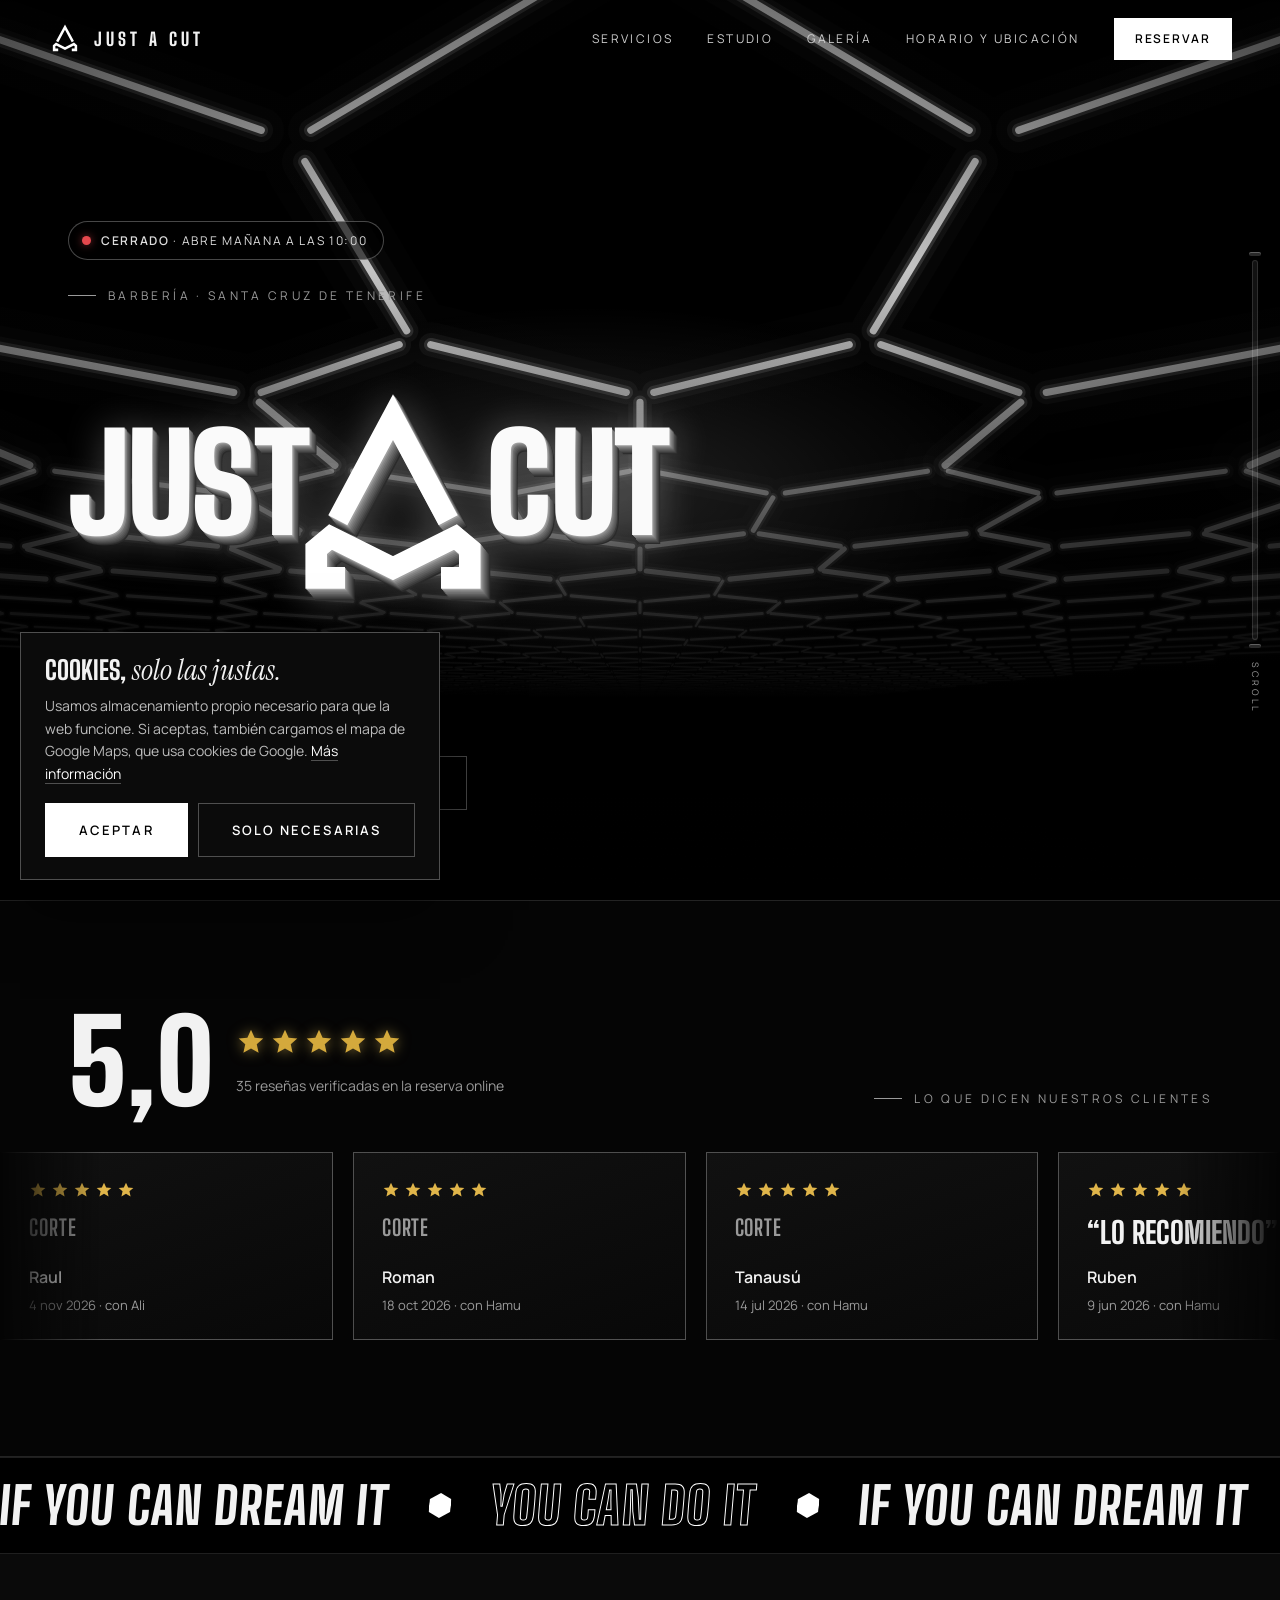
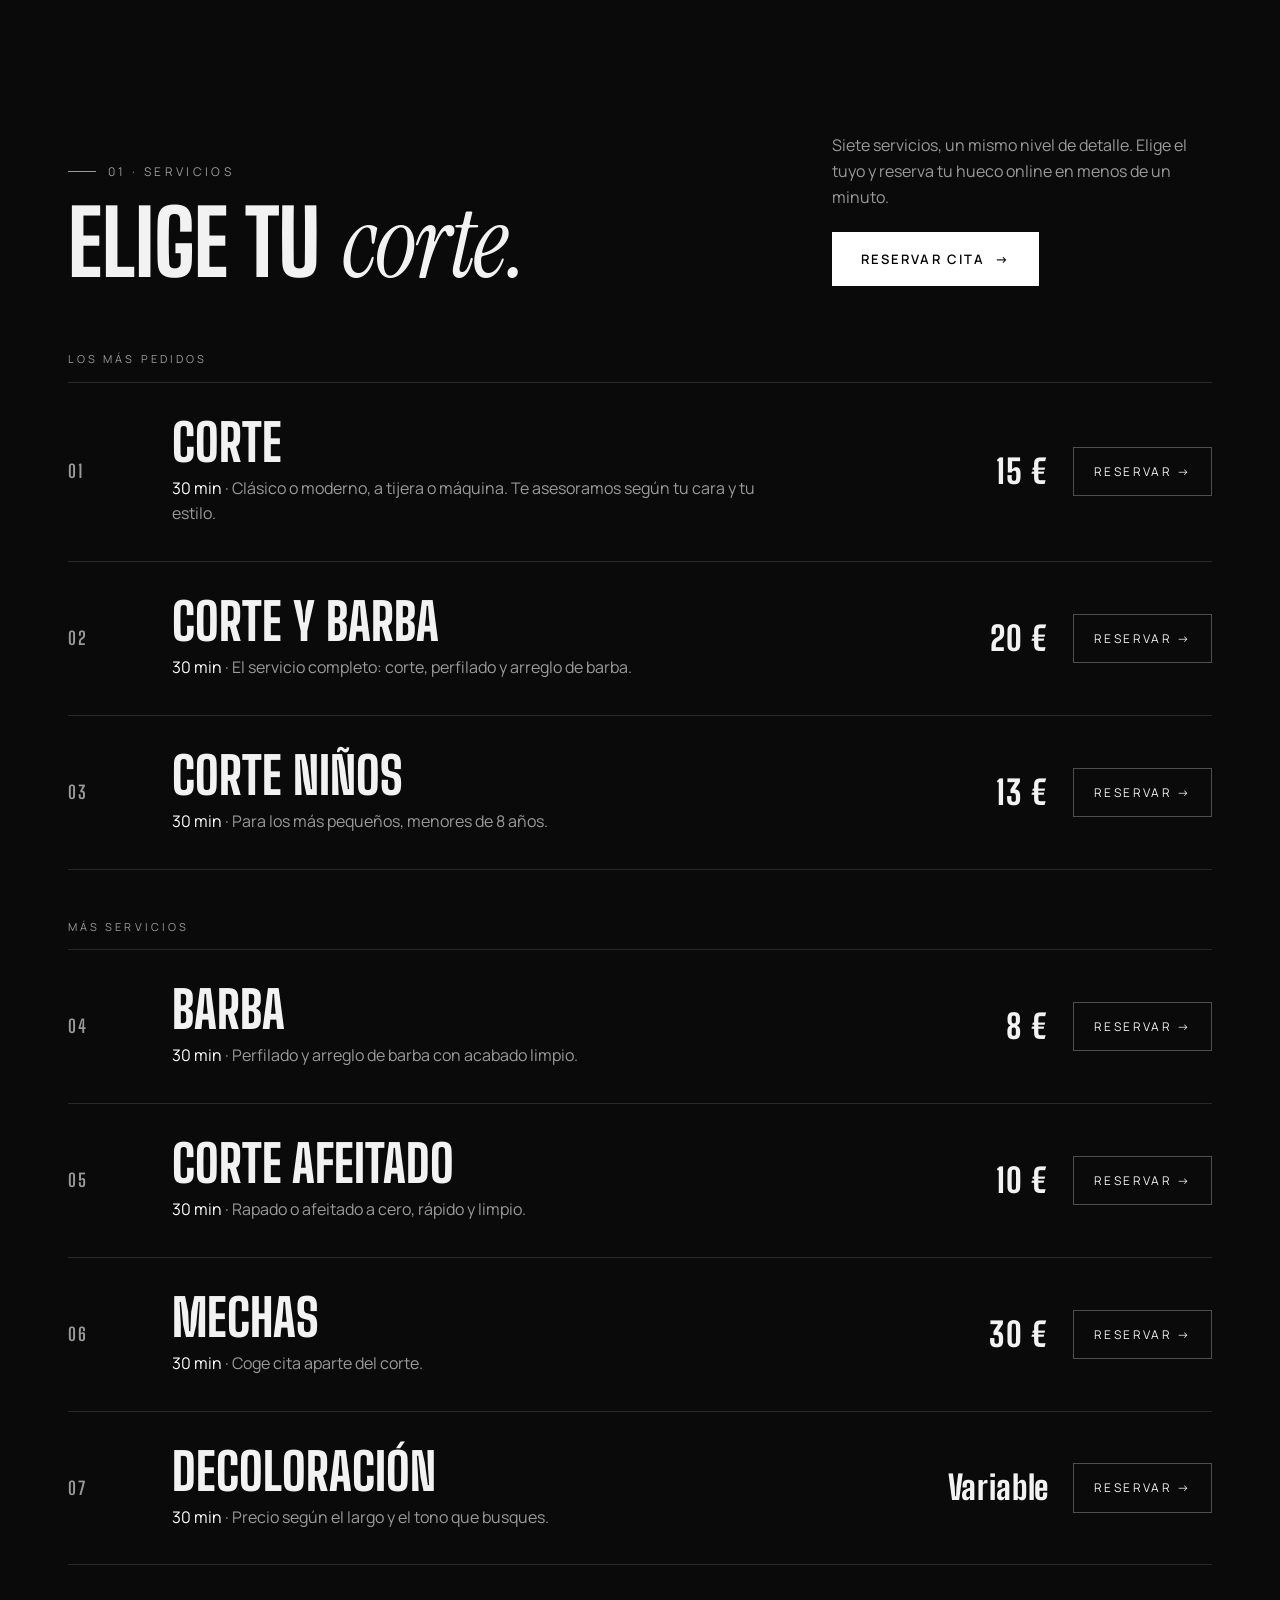
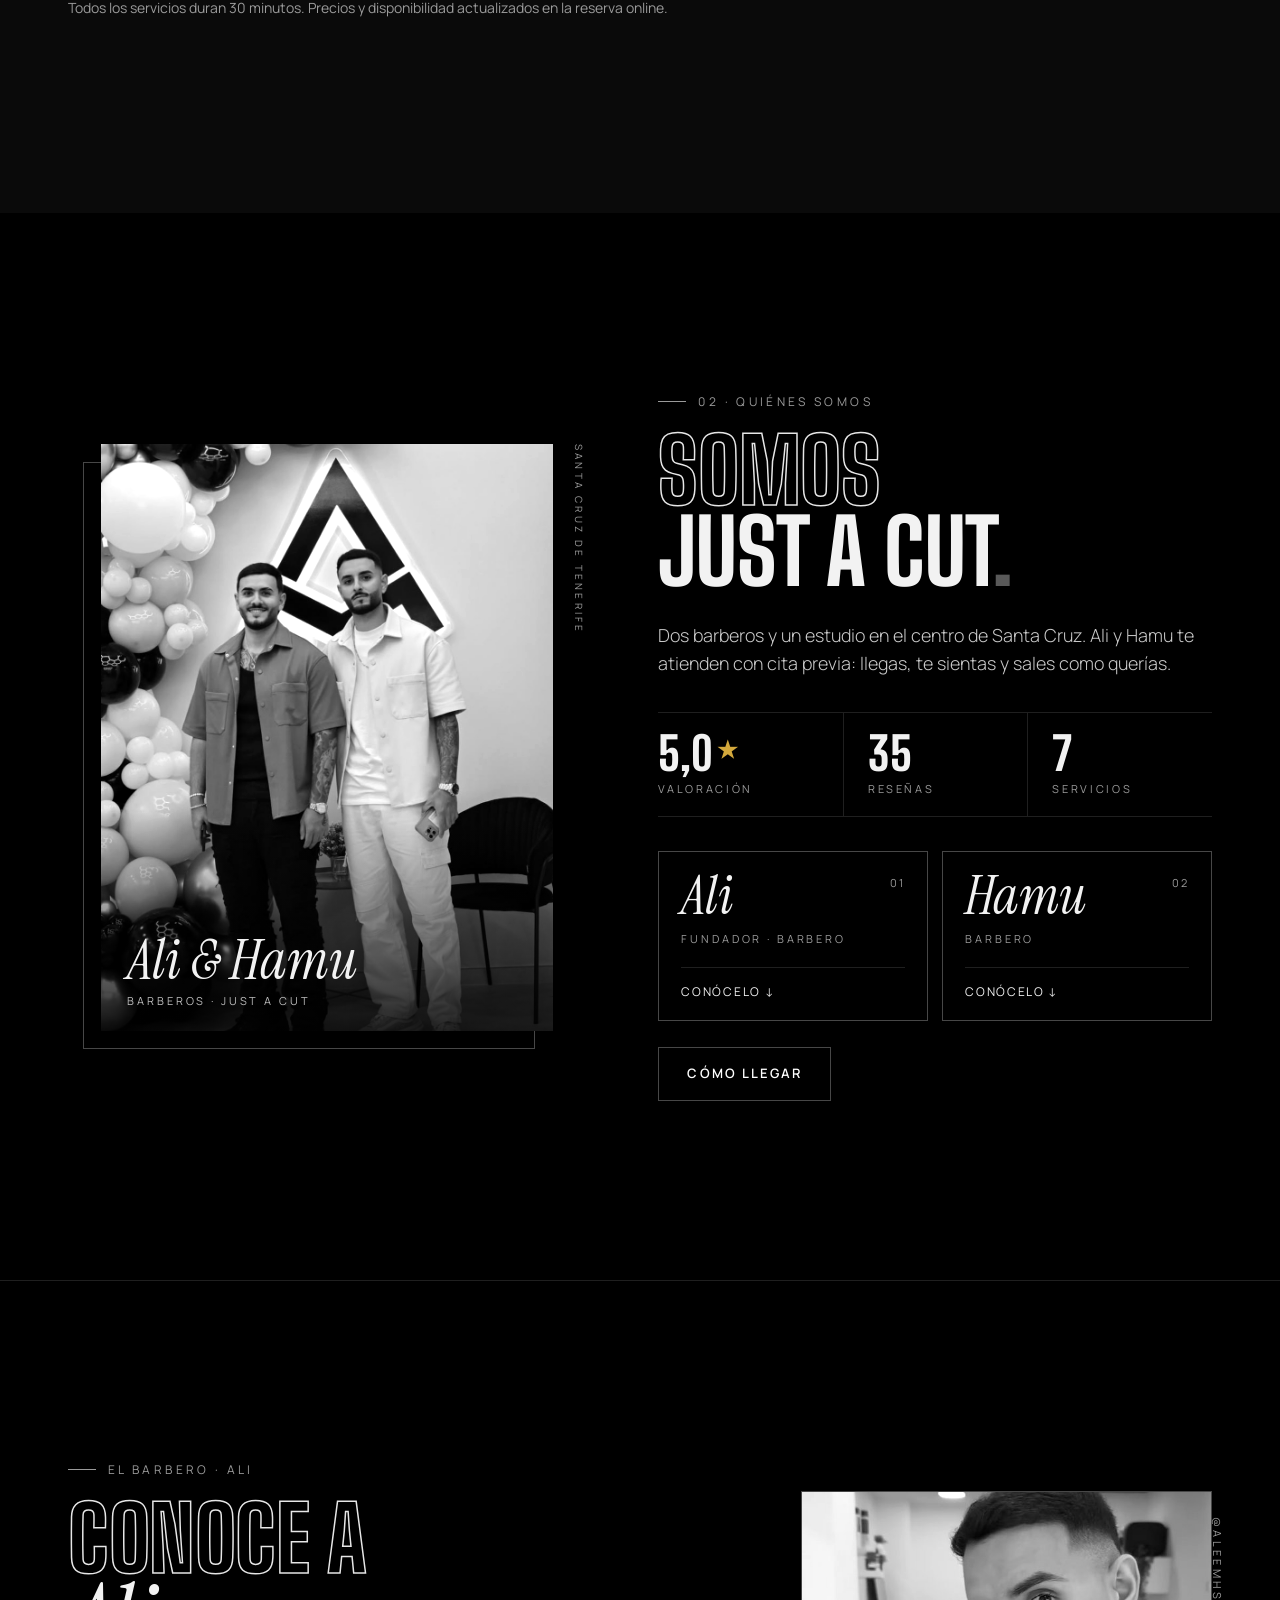
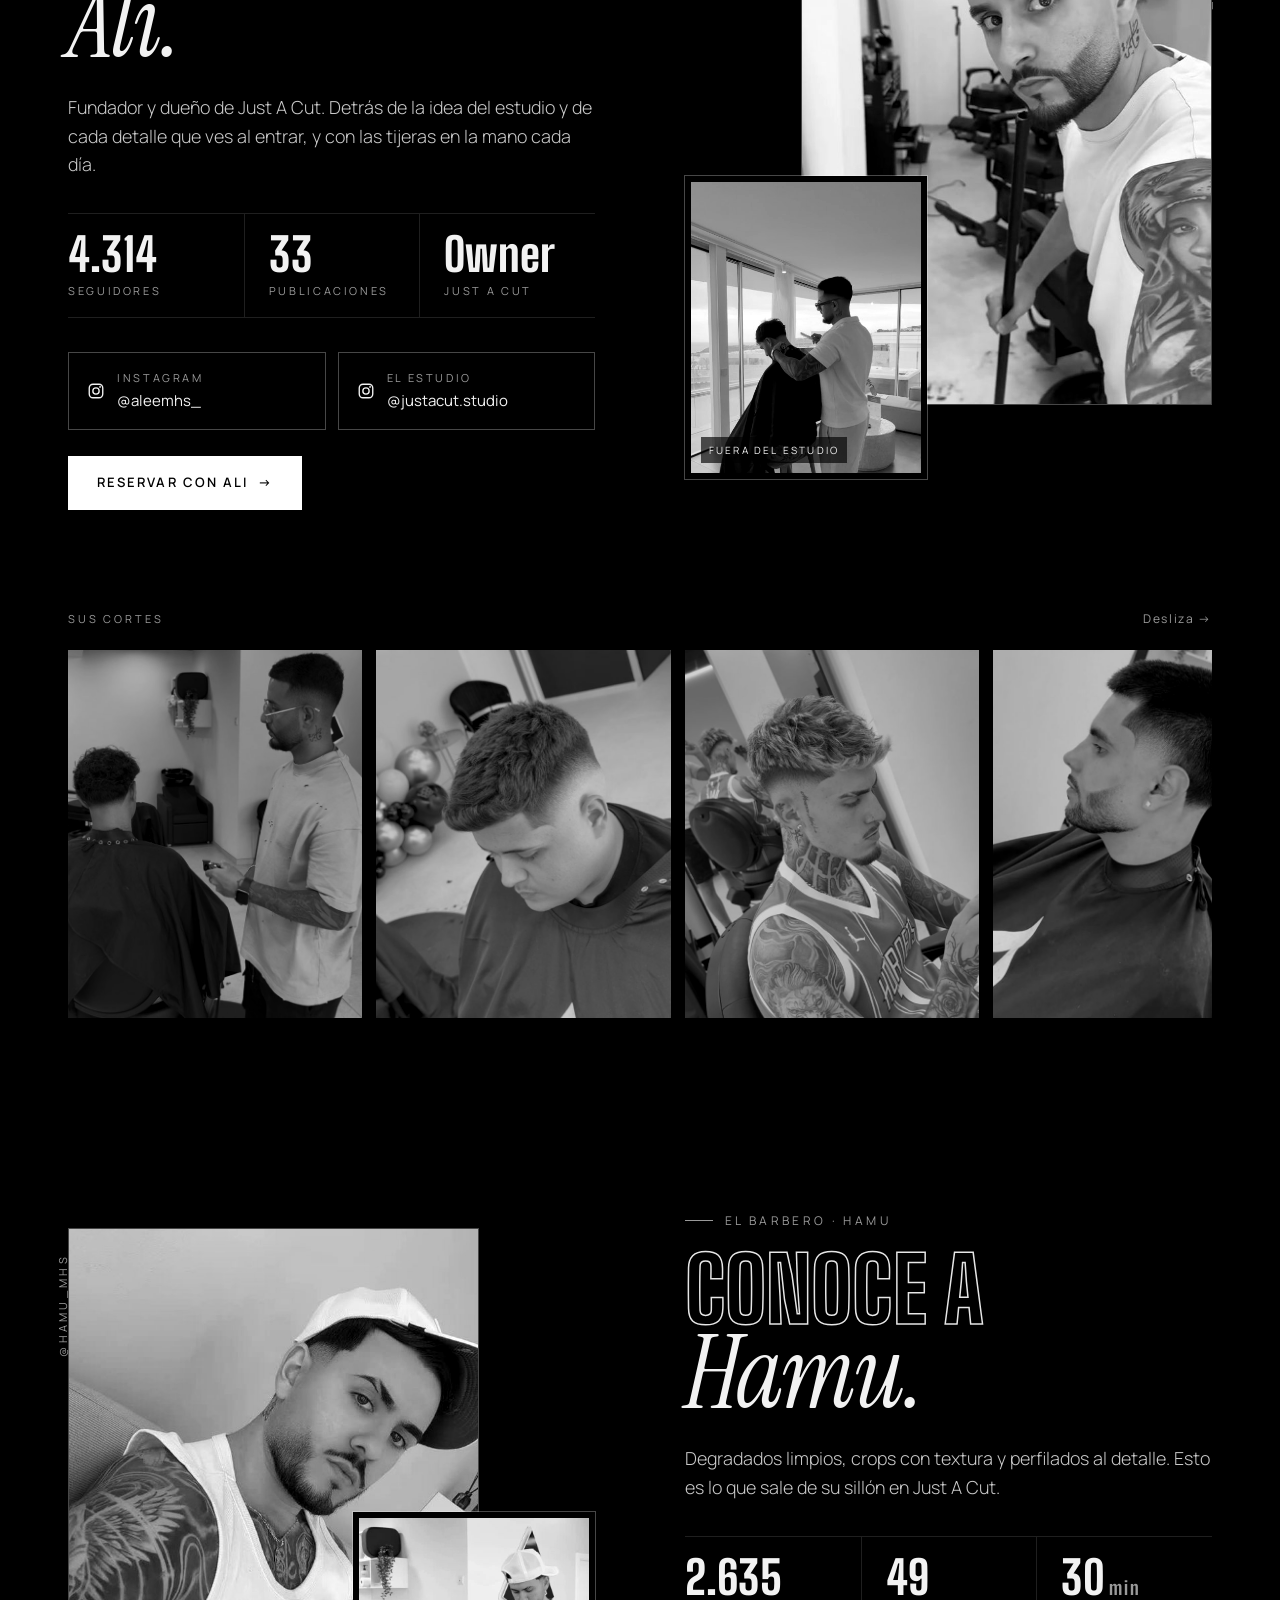
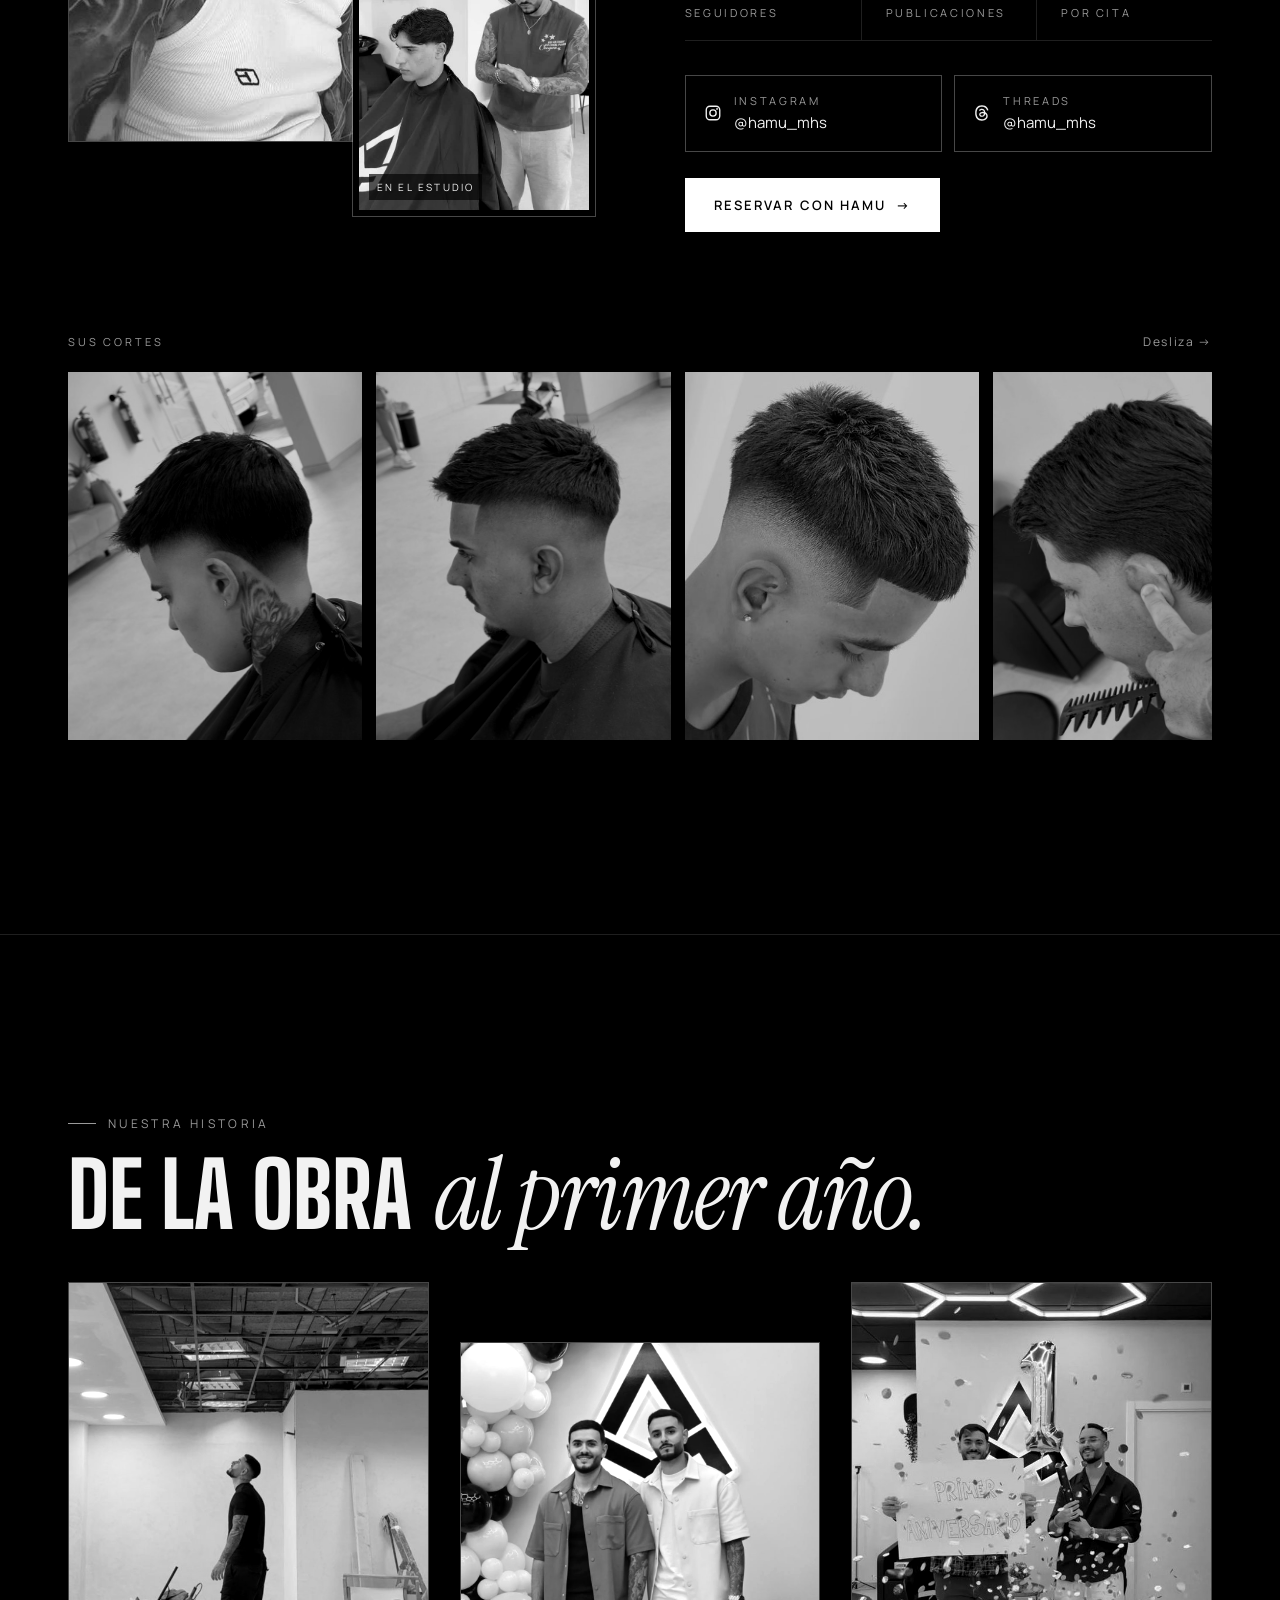
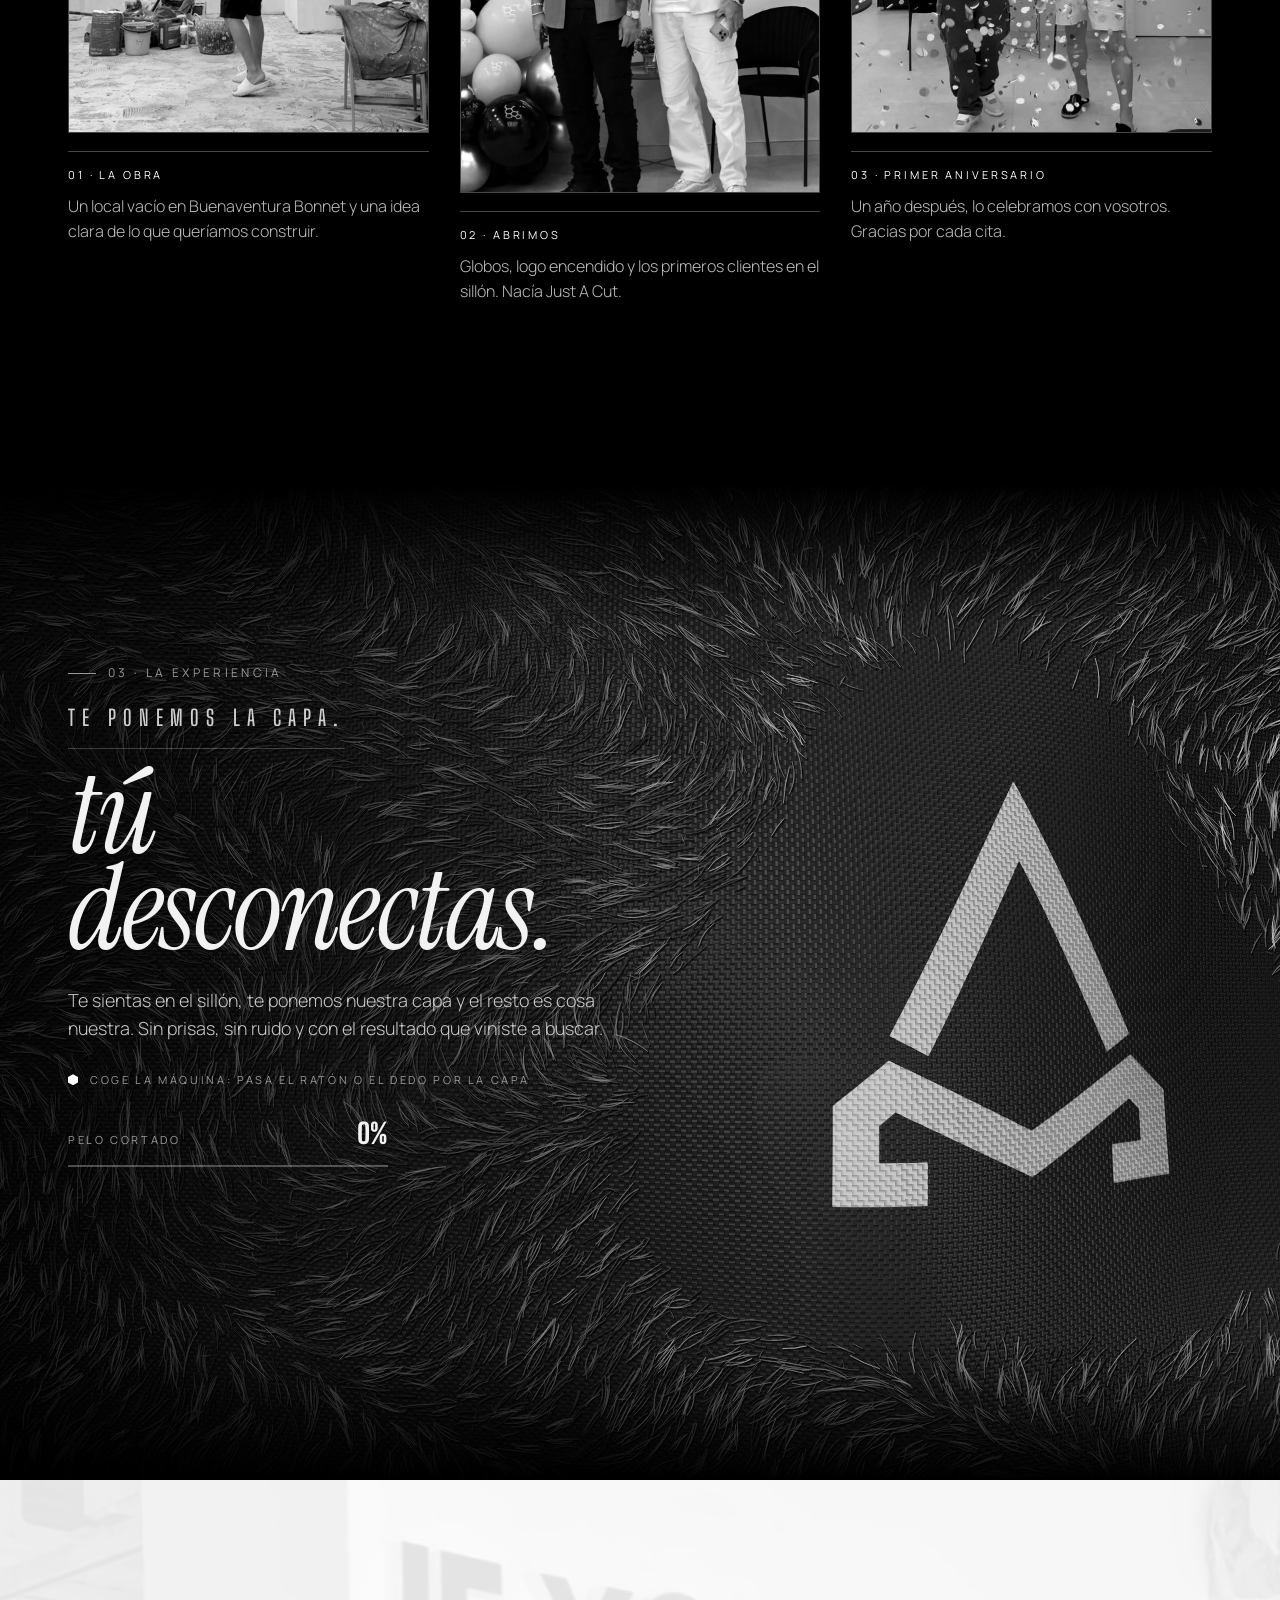
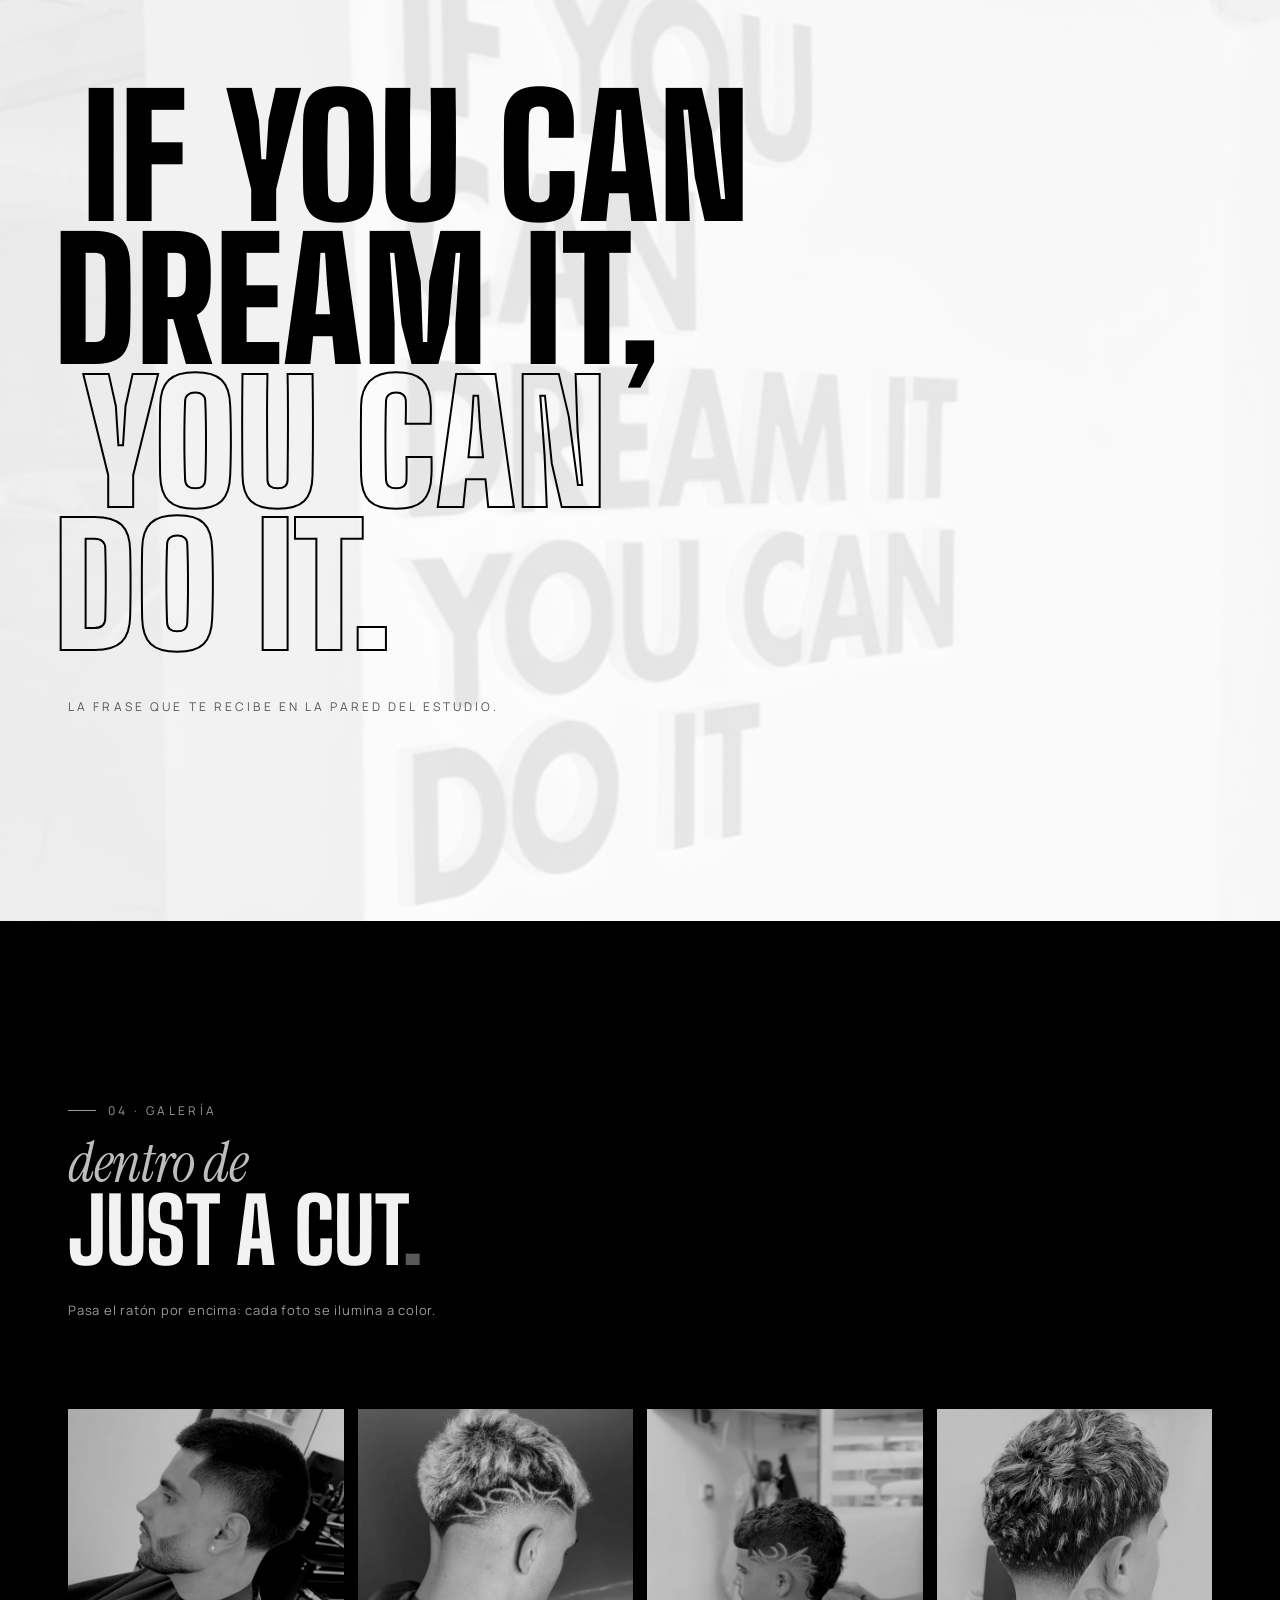
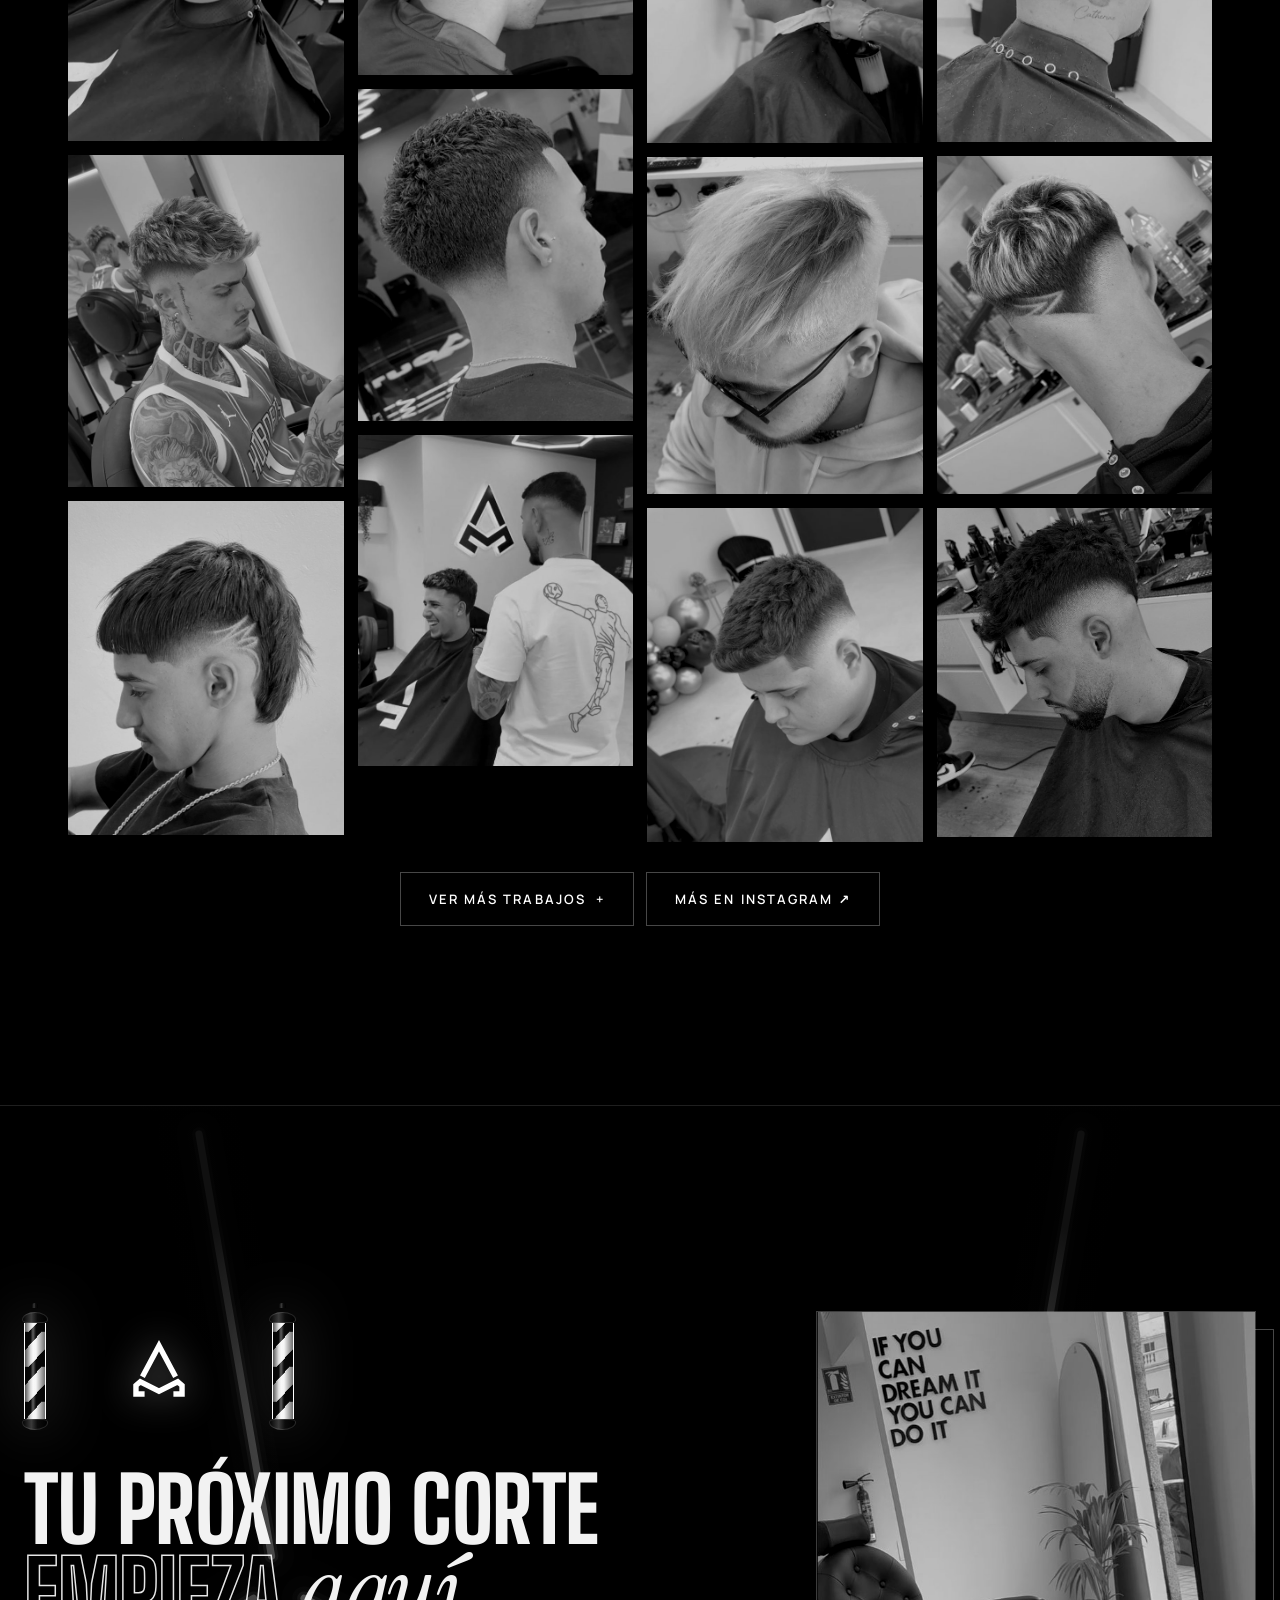
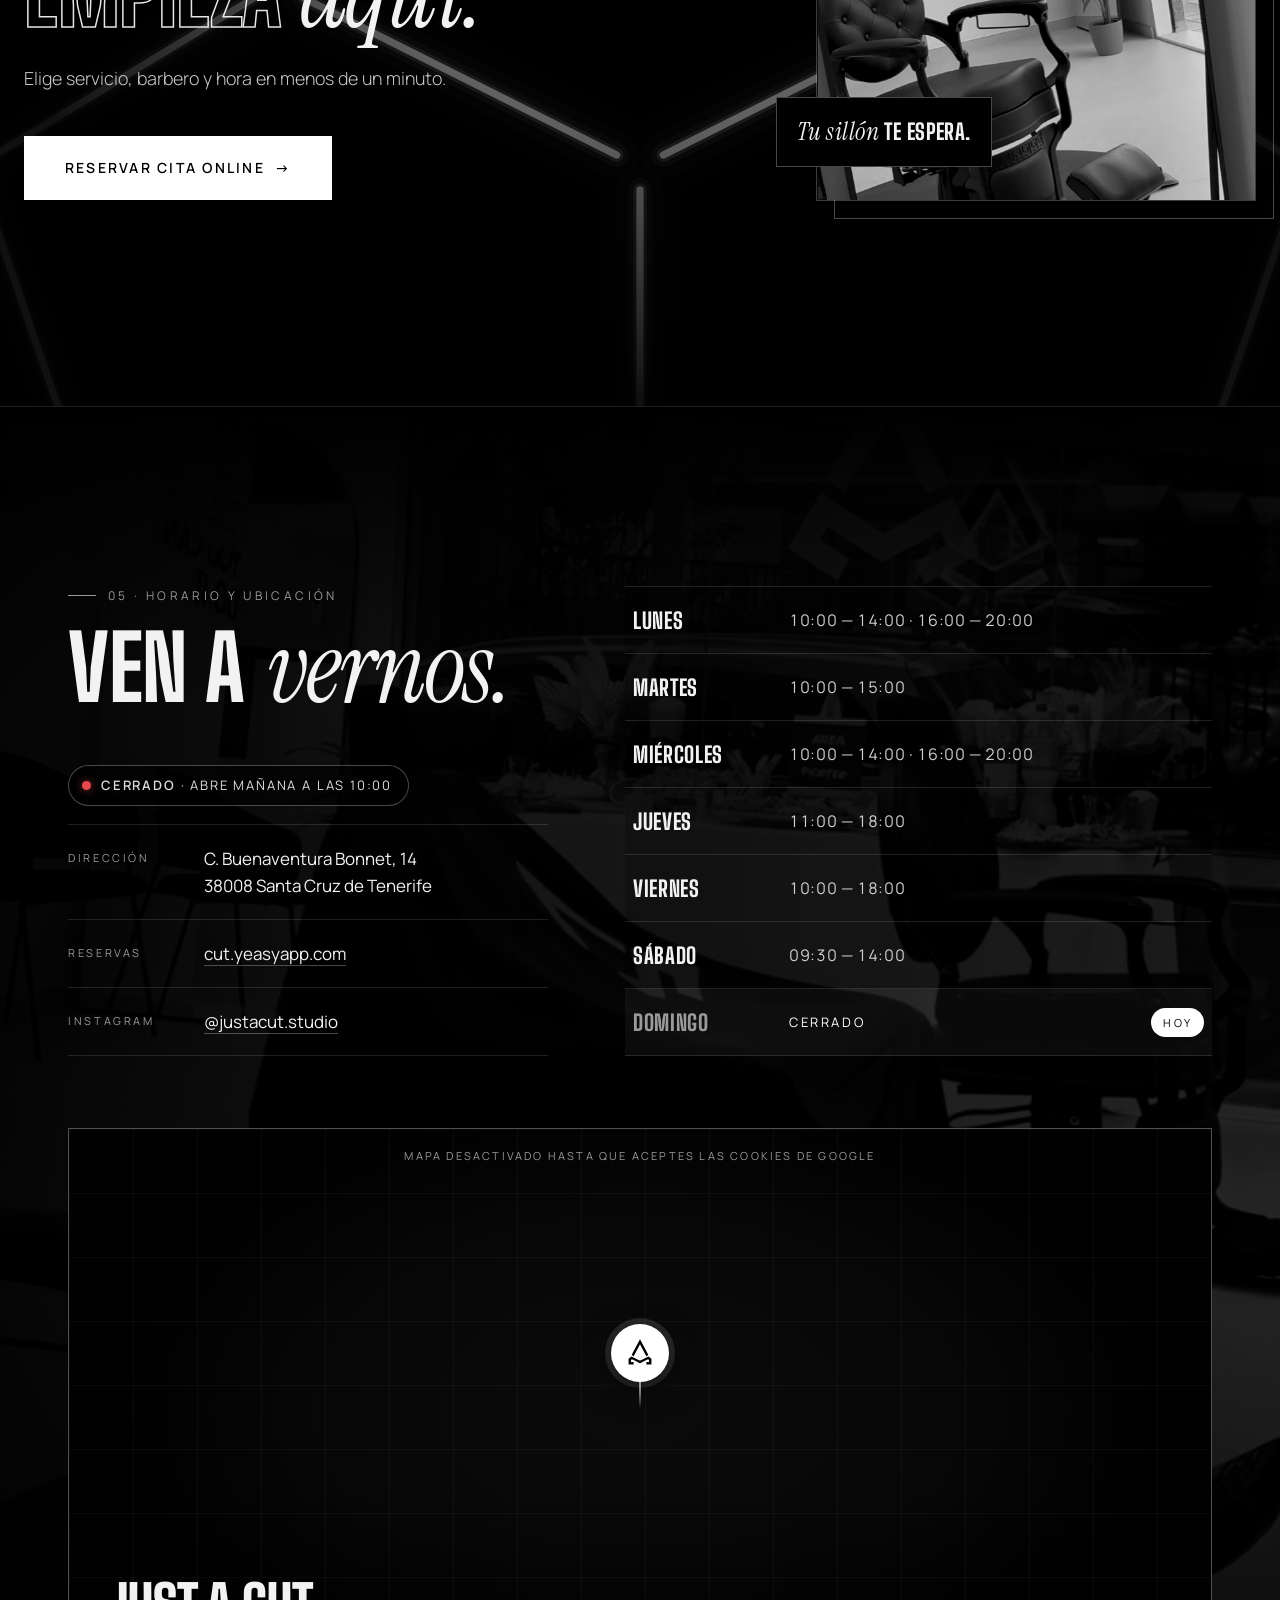
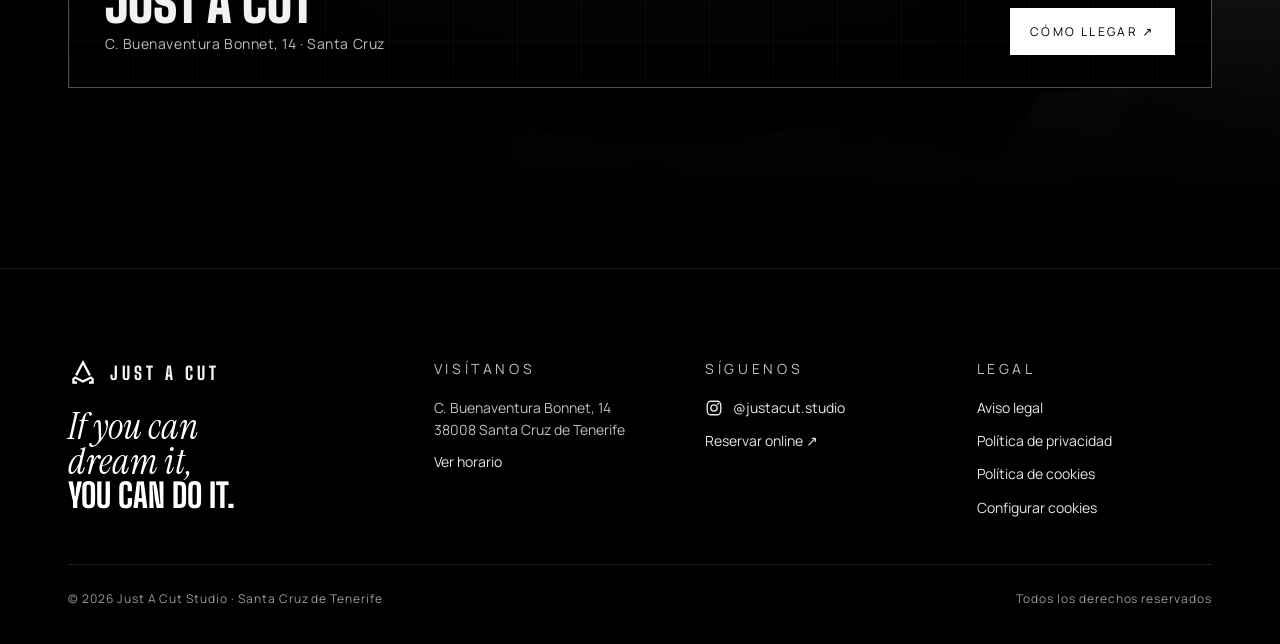
==== commit 888c1b6f: "Shorter hero tagline" ====
--- a/index.html
+++ b/index.html
@@ -83,7 +83,7 @@
             <span class="sign-word">Cut</span>
           </span>
         </h1>
-        <p class="hero-sub reveal">Precisión, estilo y un estudio pensado al detalle. Aquí no vienes solo a cortarte el pelo.</p>
+        <p class="hero-sub reveal">No es solo un corte. Es tu estilo.</p>
         <div class="hero-cta reveal">
           <a href="https://cut.yeasyapp.com/LoAVEZ" target="_blank" rel="noopener" data-cursor="Reservar" class="js-book btn btn-solid">Reservar cita <span aria-hidden="true">→</span></a>
           <a href="#servicios" class="btn btn-ghost">Ver servicios</a>
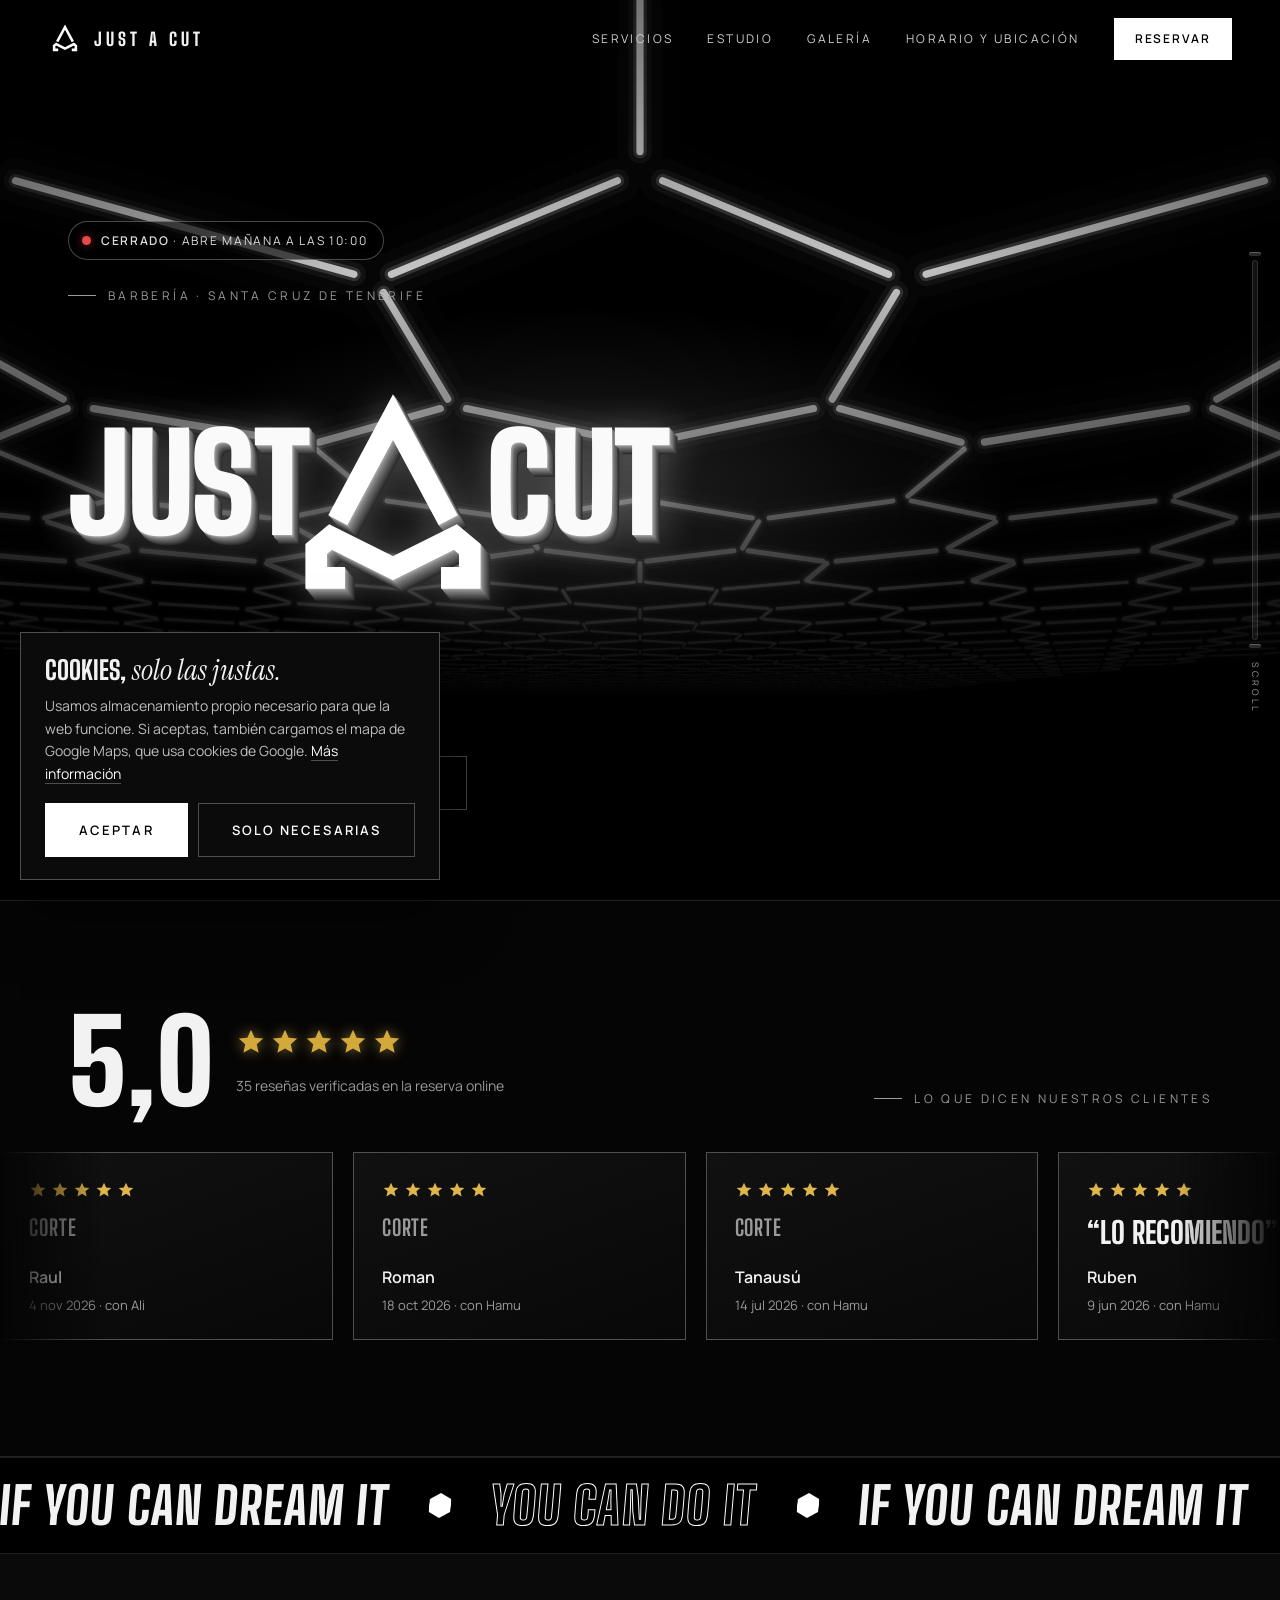
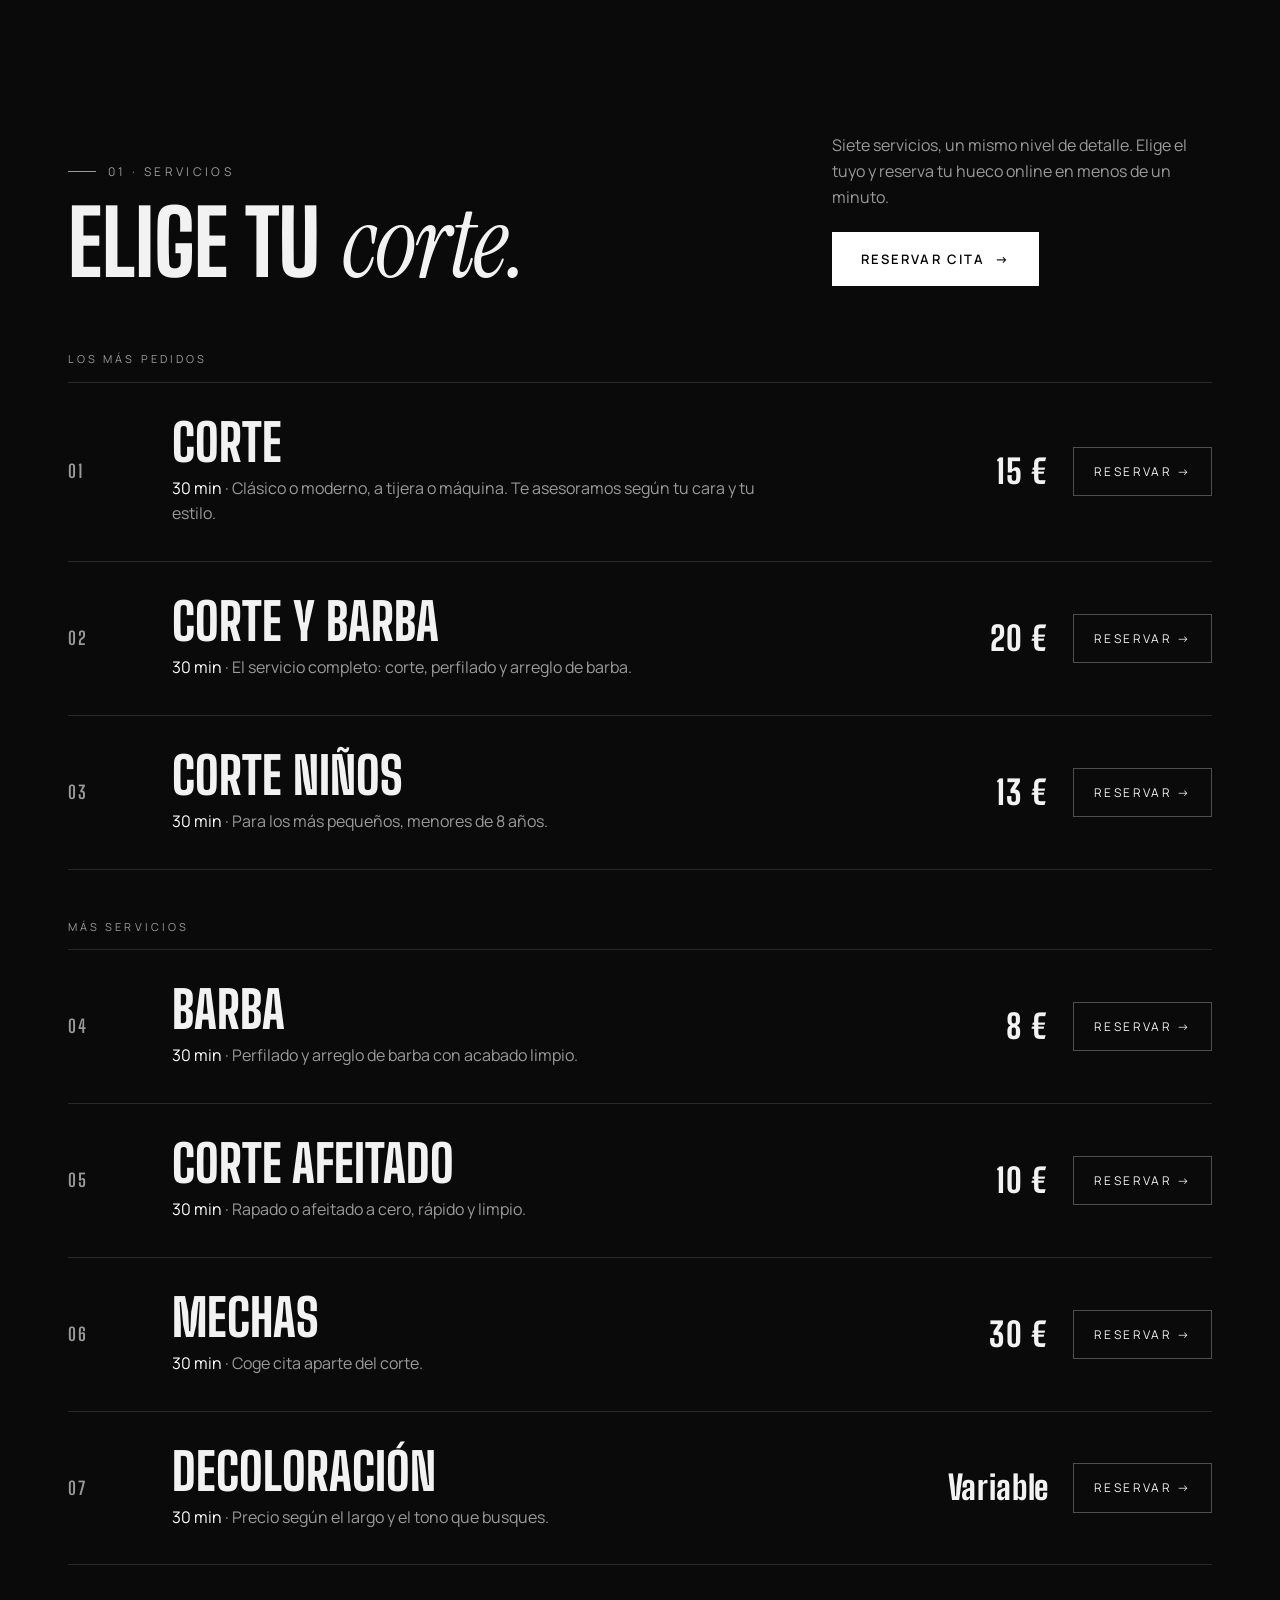
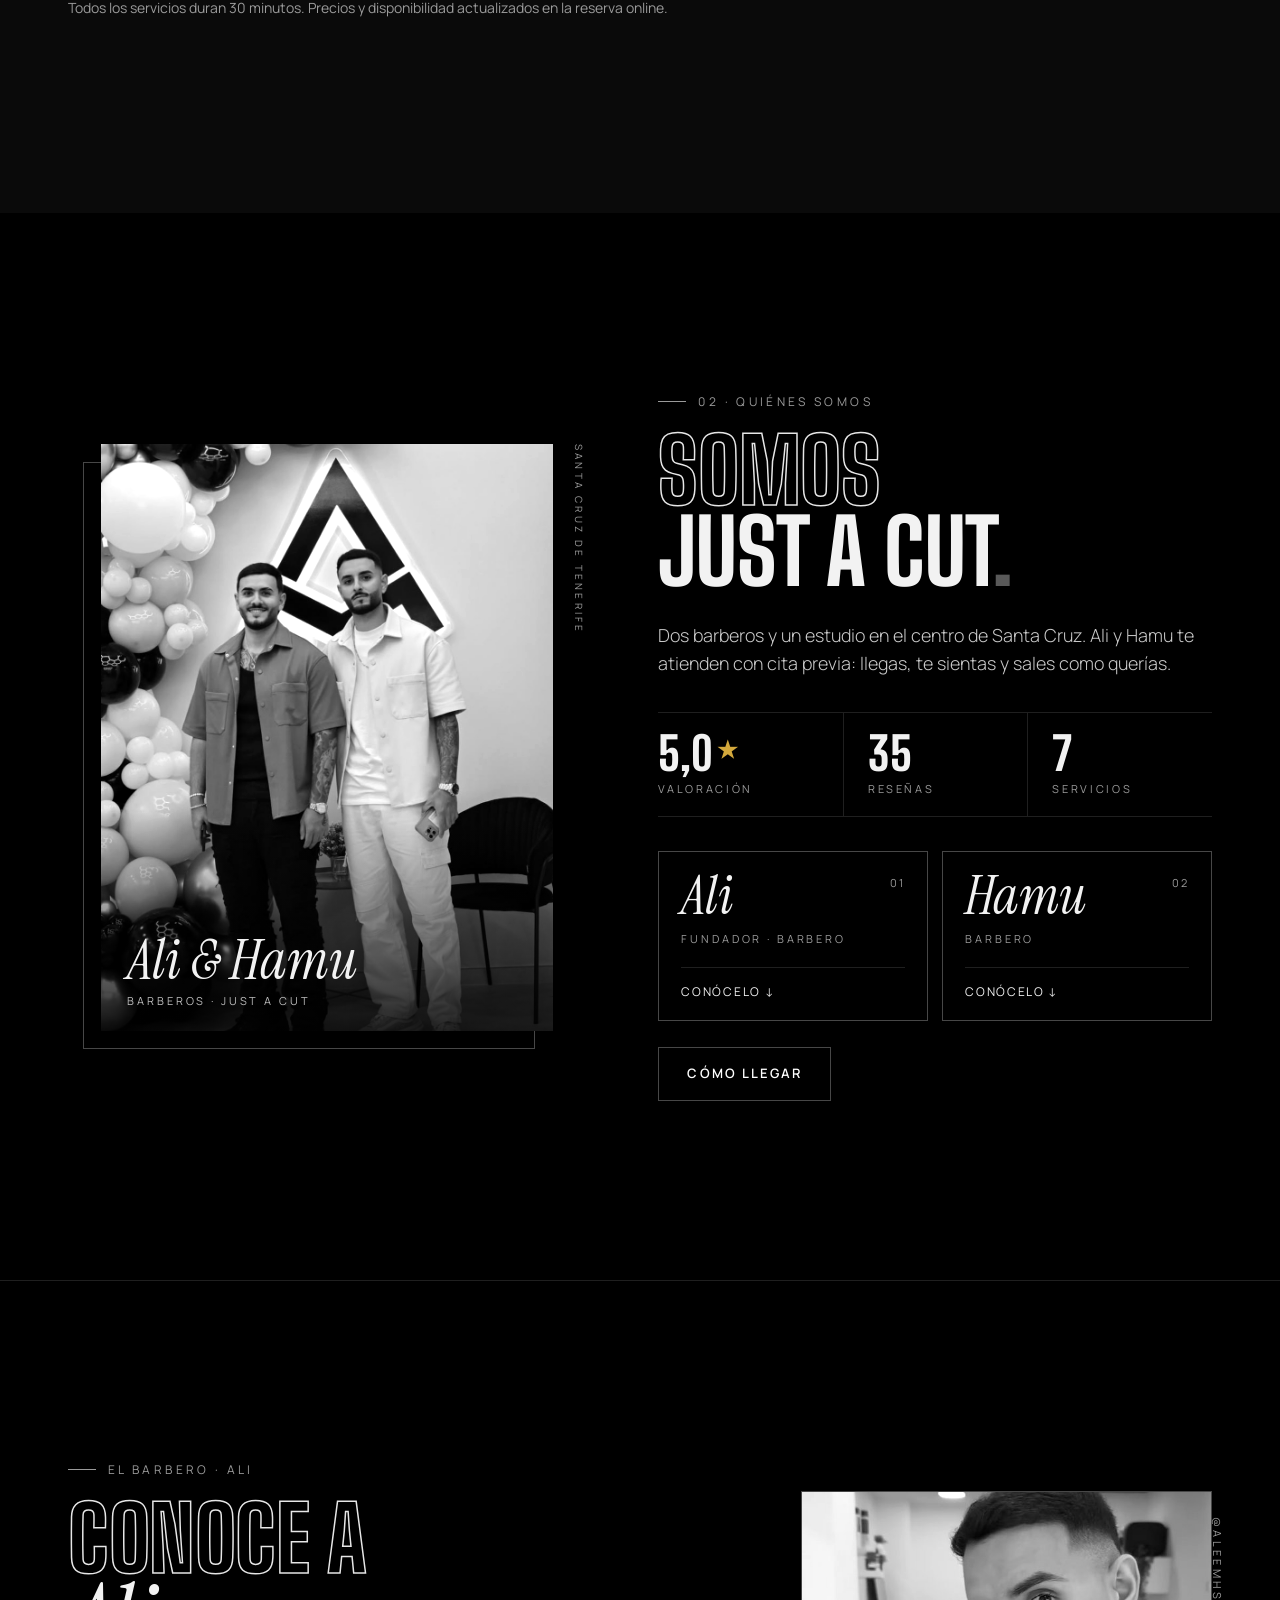
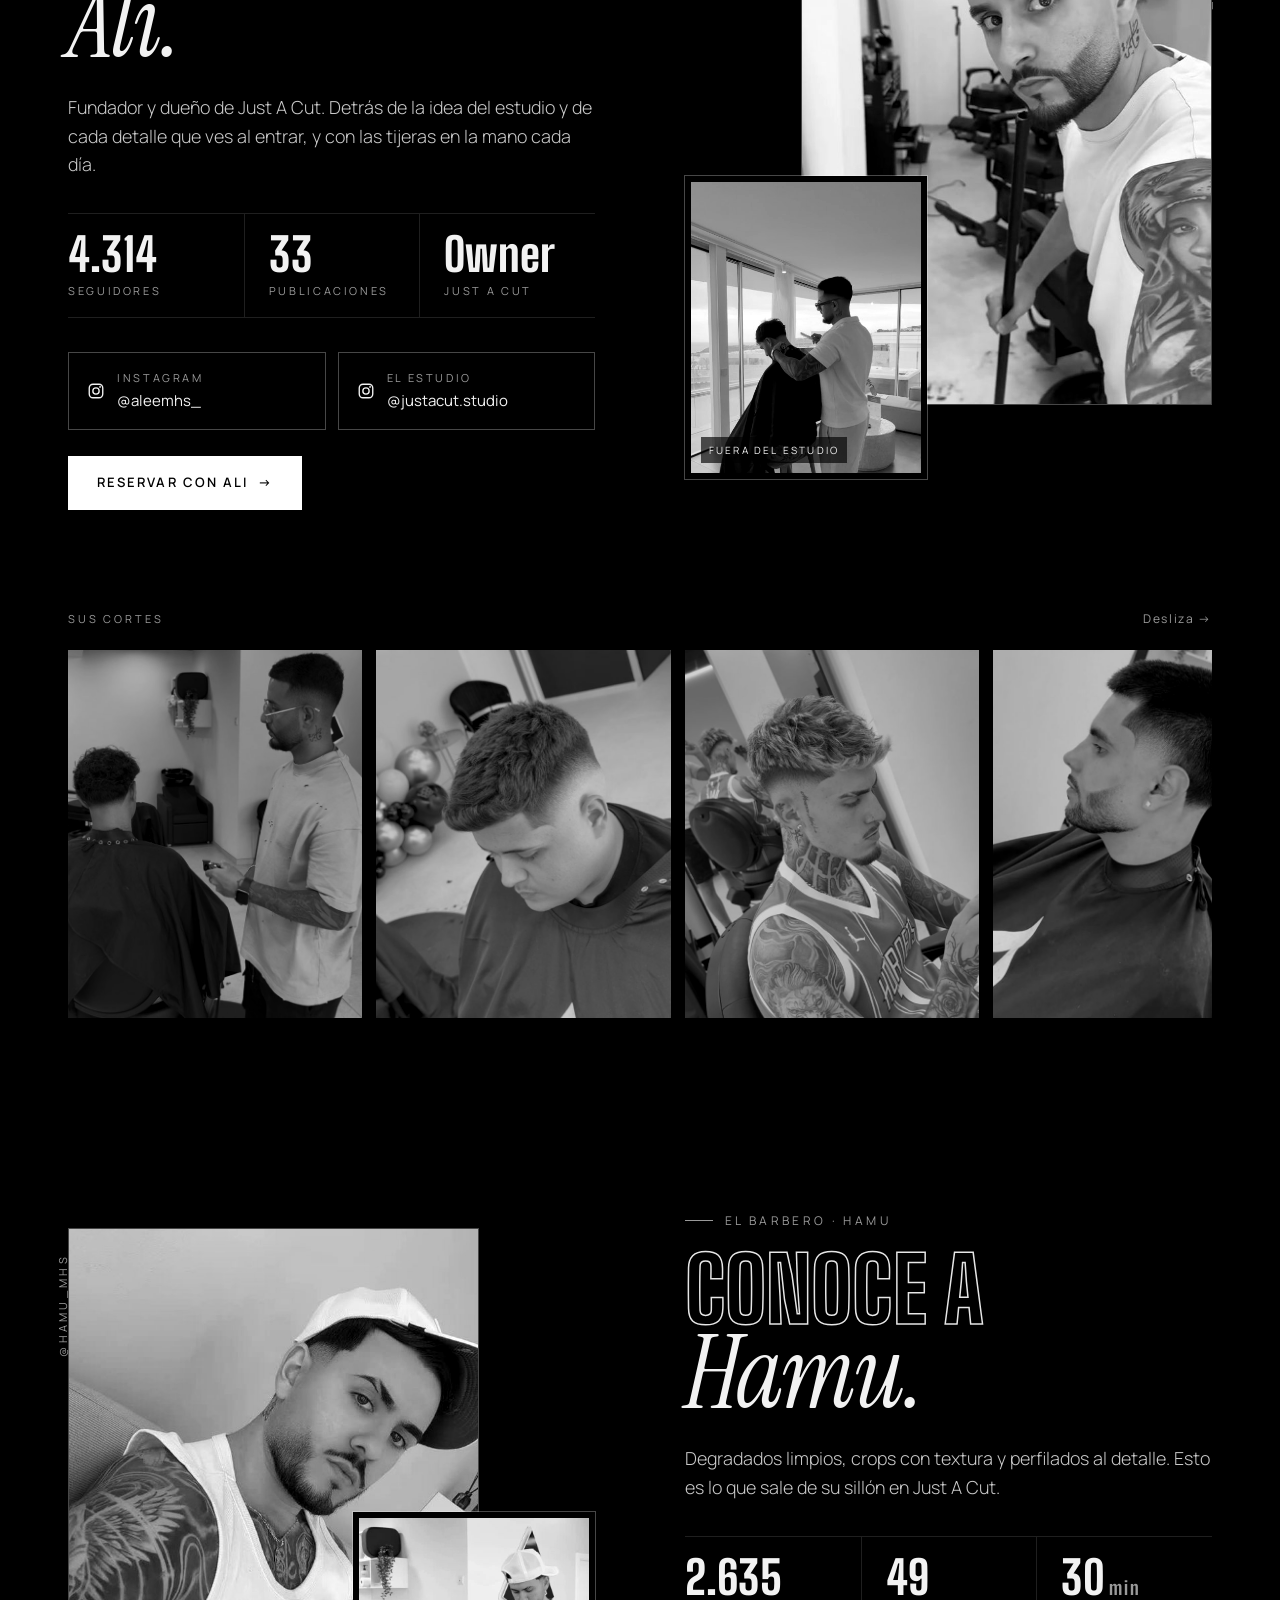
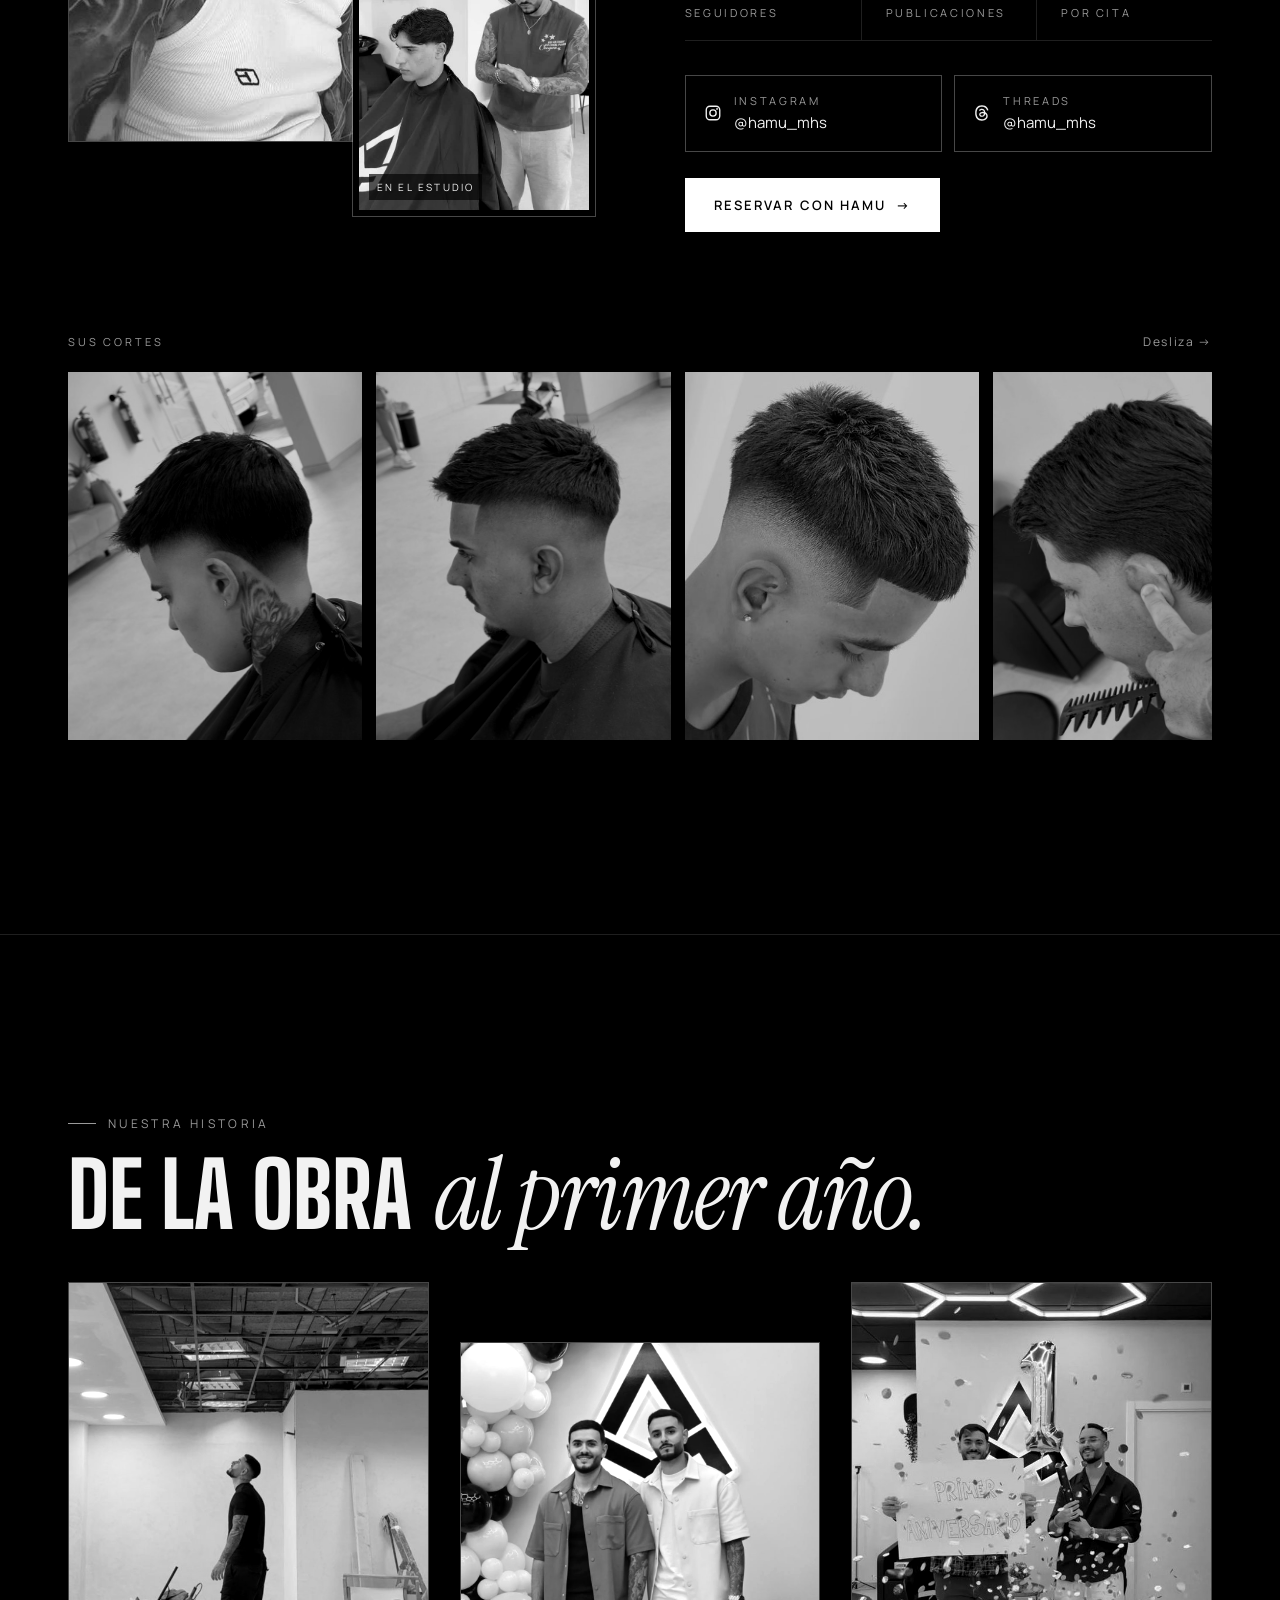
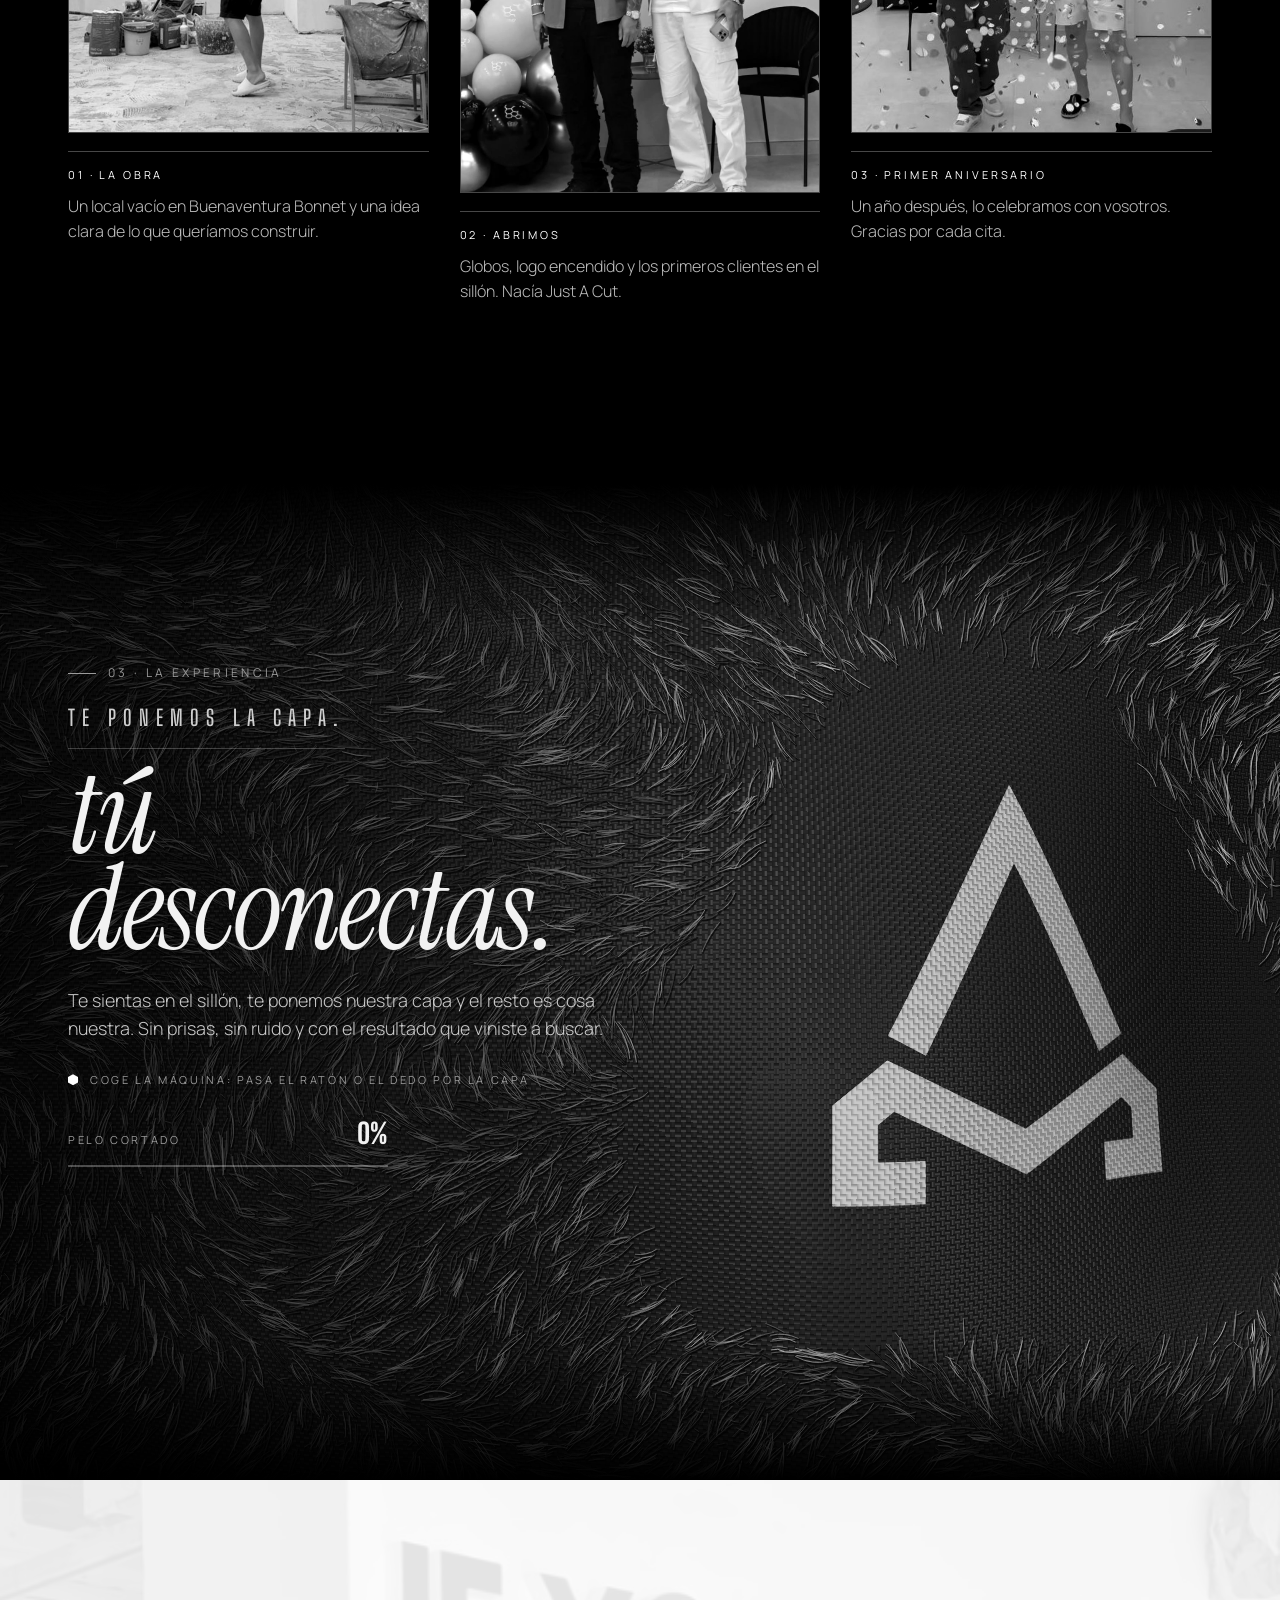
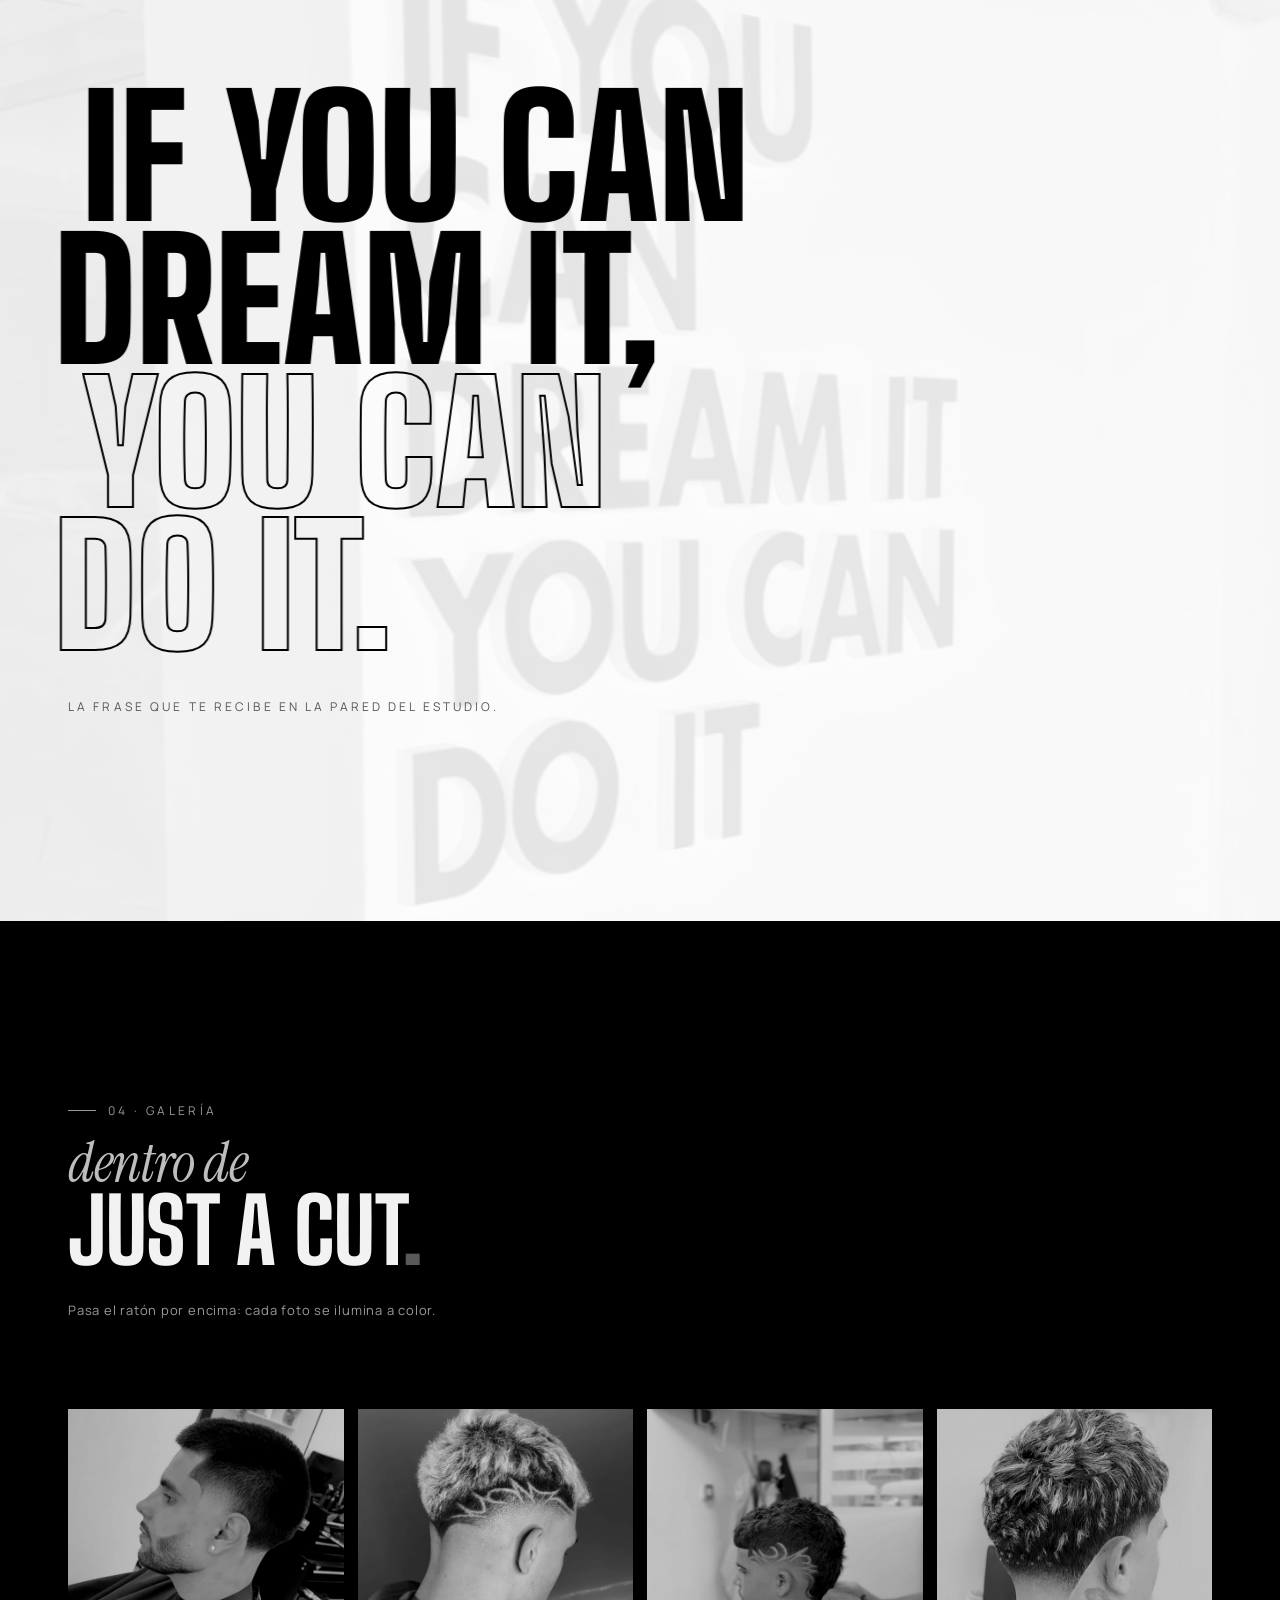
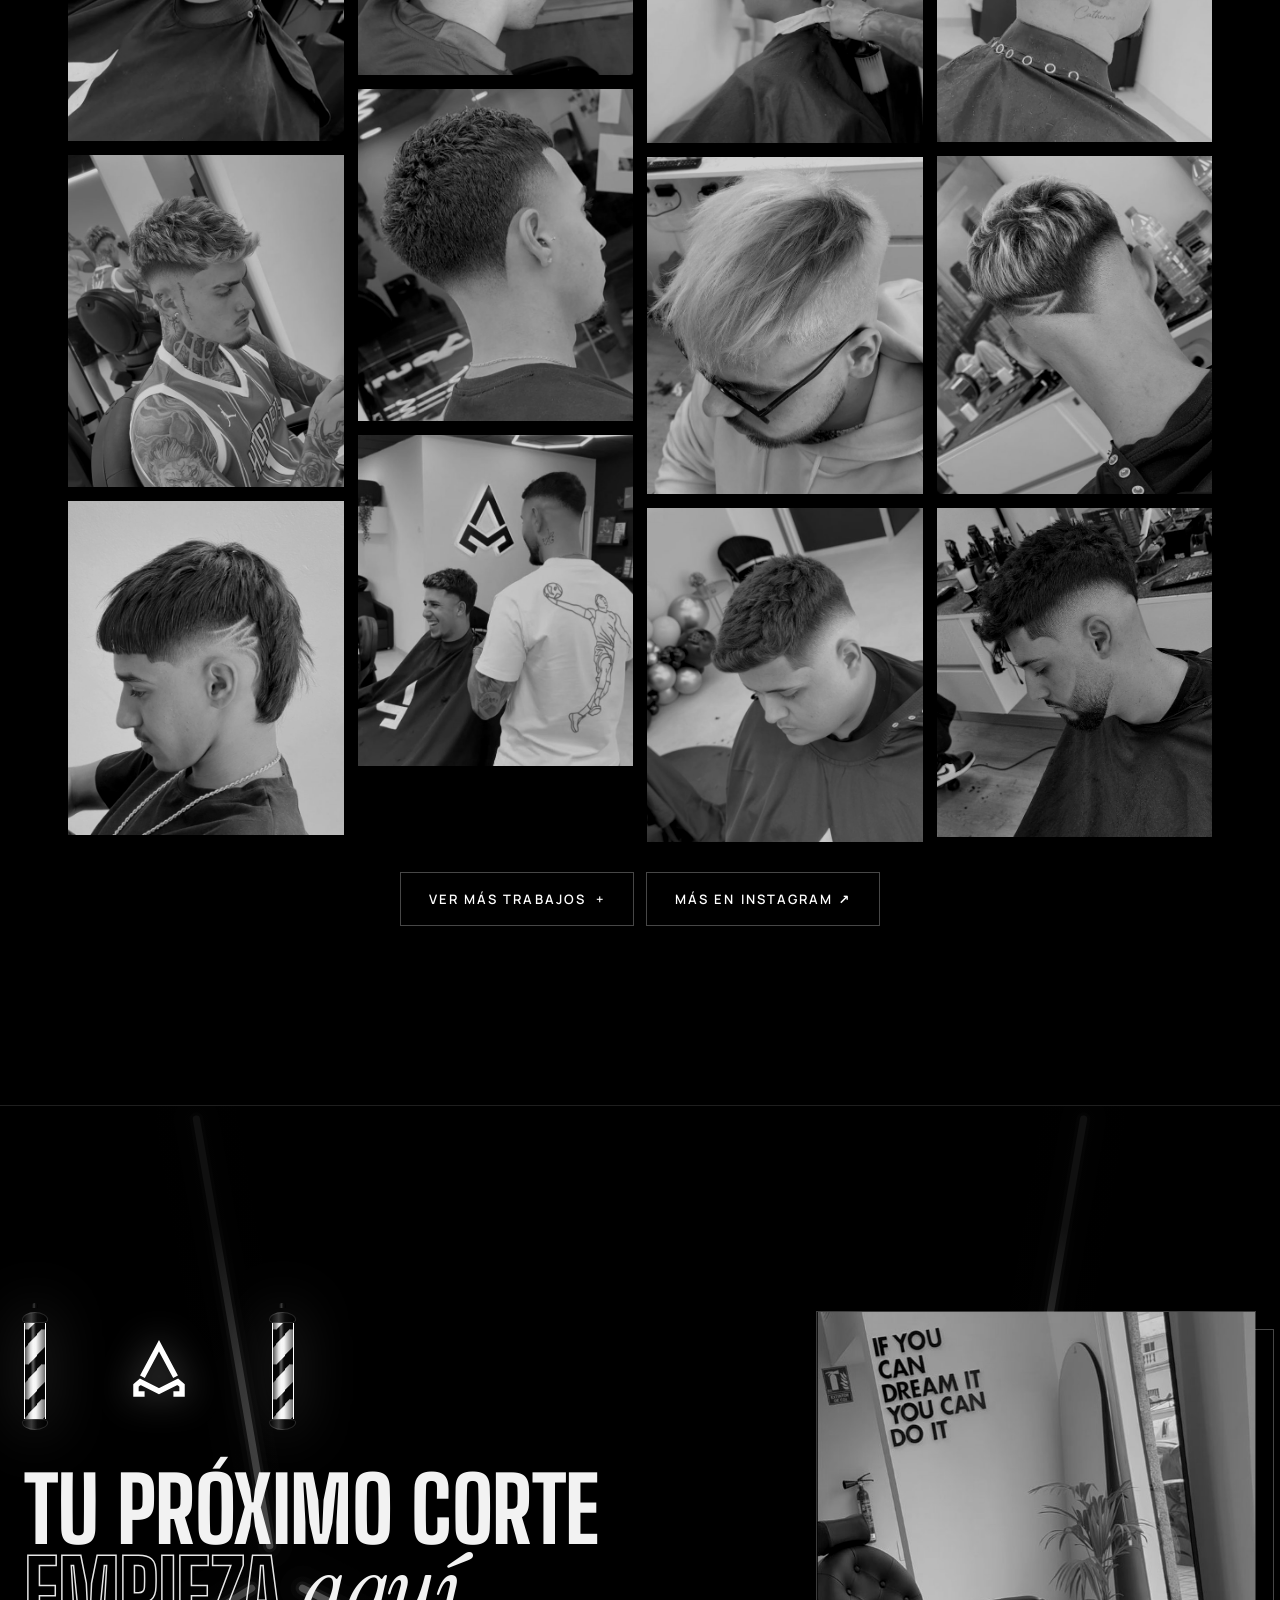
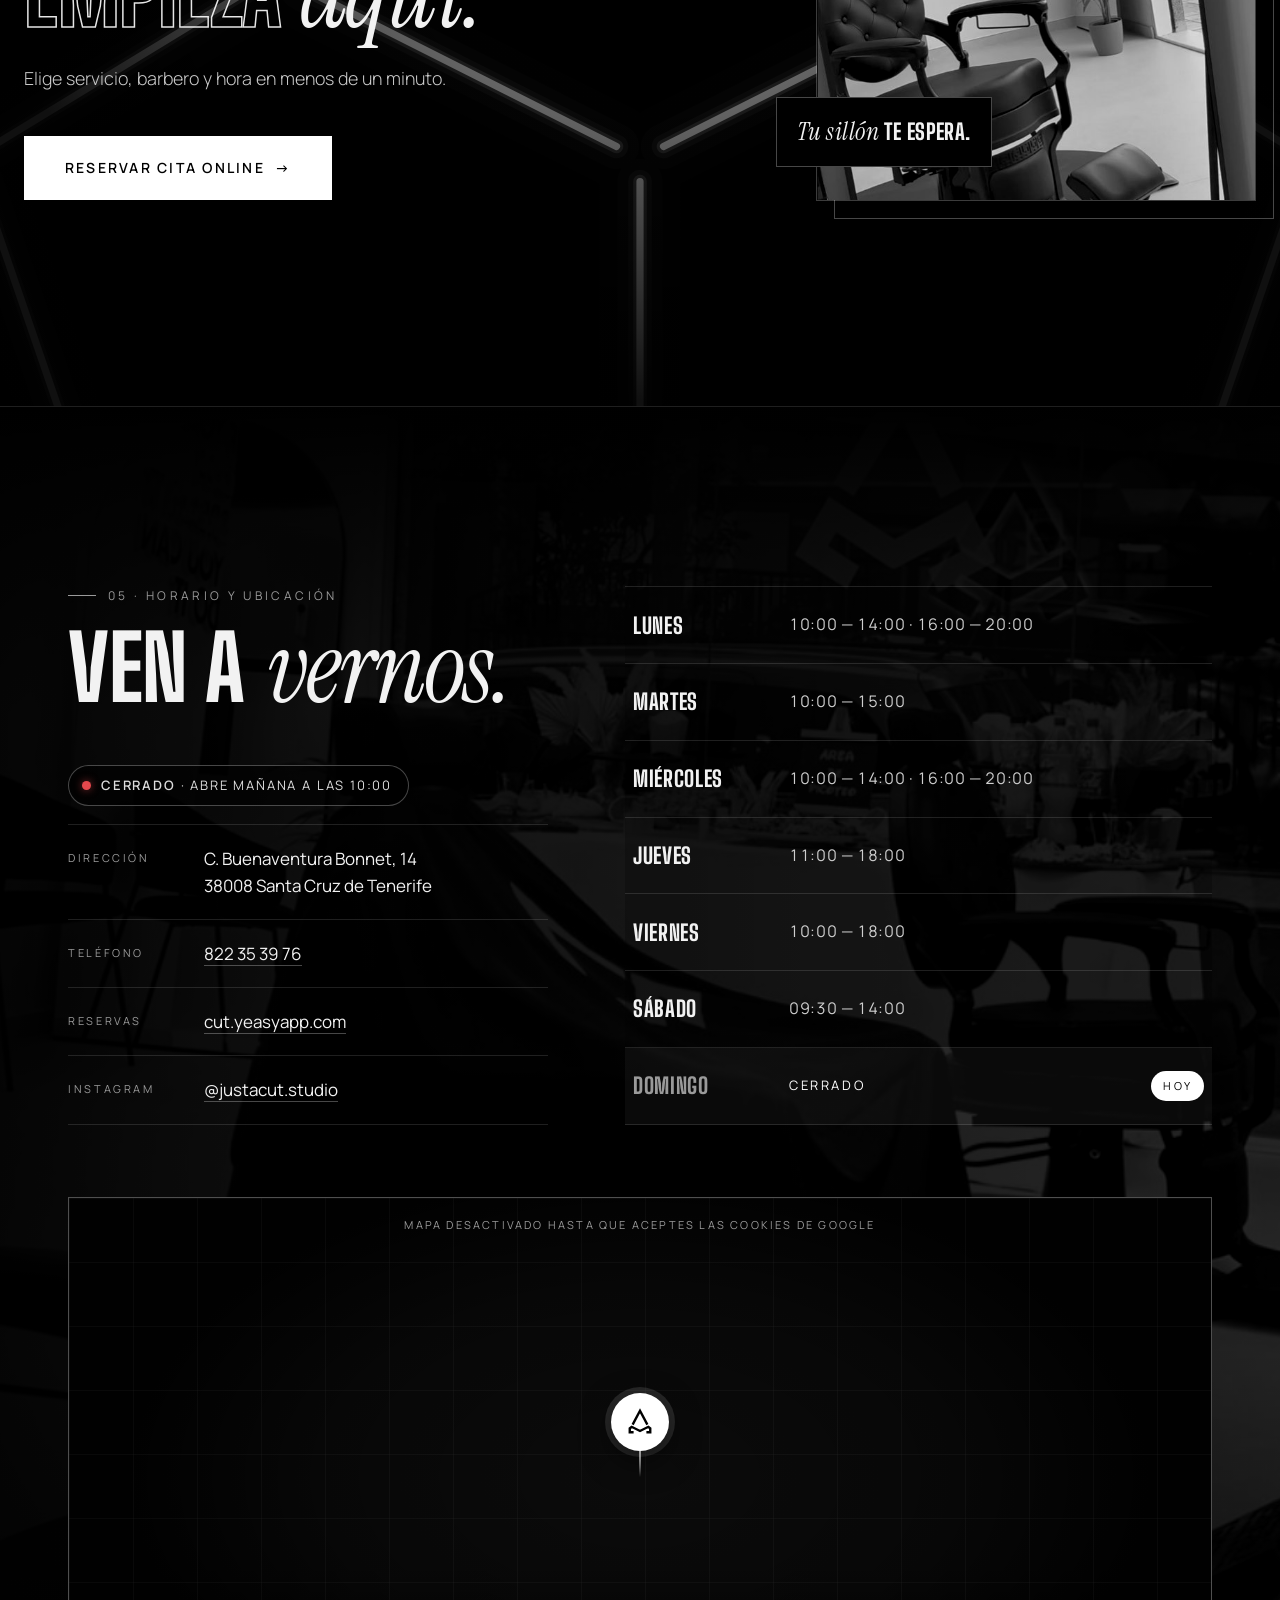
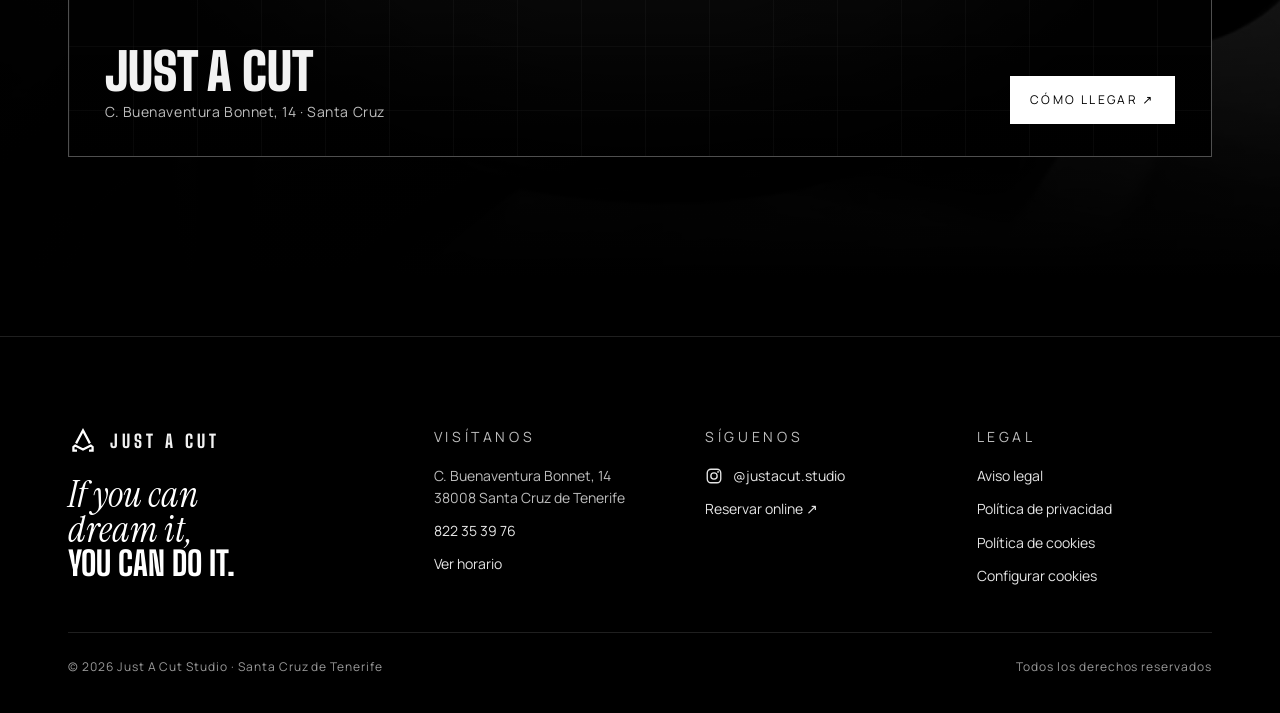
==== commit 1cef10ca: "Add shop phone number" ====
--- a/index.html
+++ b/index.html
@@ -534,6 +534,7 @@
             <a href="#horario" class="open-status open-status-lg reveal" data-open-status><span class="open-dot"></span><span class="open-text">Horario</span></a>
             <dl class="info reveal">
               <div><dt>Dirección</dt><dd>C. Buenaventura Bonnet, 14<br>38008 Santa Cruz de Tenerife</dd></div>
+              <div><dt>Teléfono</dt><dd><a href="tel:+34822353976">822 35 39 76</a></dd></div>
               <div><dt>Reservas</dt><dd><a class="js-book" href="https://cut.yeasyapp.com/LoAVEZ" target="_blank" rel="noopener">cut.yeasyapp.com</a></dd></div>
               <div><dt>Instagram</dt><dd><a href="https://www.instagram.com/justacut.studio/" target="_blank" rel="noopener">@justacut.studio</a></dd></div>
             </dl>
@@ -577,6 +578,7 @@
         <div class="footer-col">
           <p class="footer-k">Visítanos</p>
           <p>C. Buenaventura Bonnet, 14<br>38008 Santa Cruz de Tenerife</p>
+          <a href="tel:+34822353976">822 35 39 76</a>
           <a href="#horario">Ver horario</a>
         </div>
         <div class="footer-col">
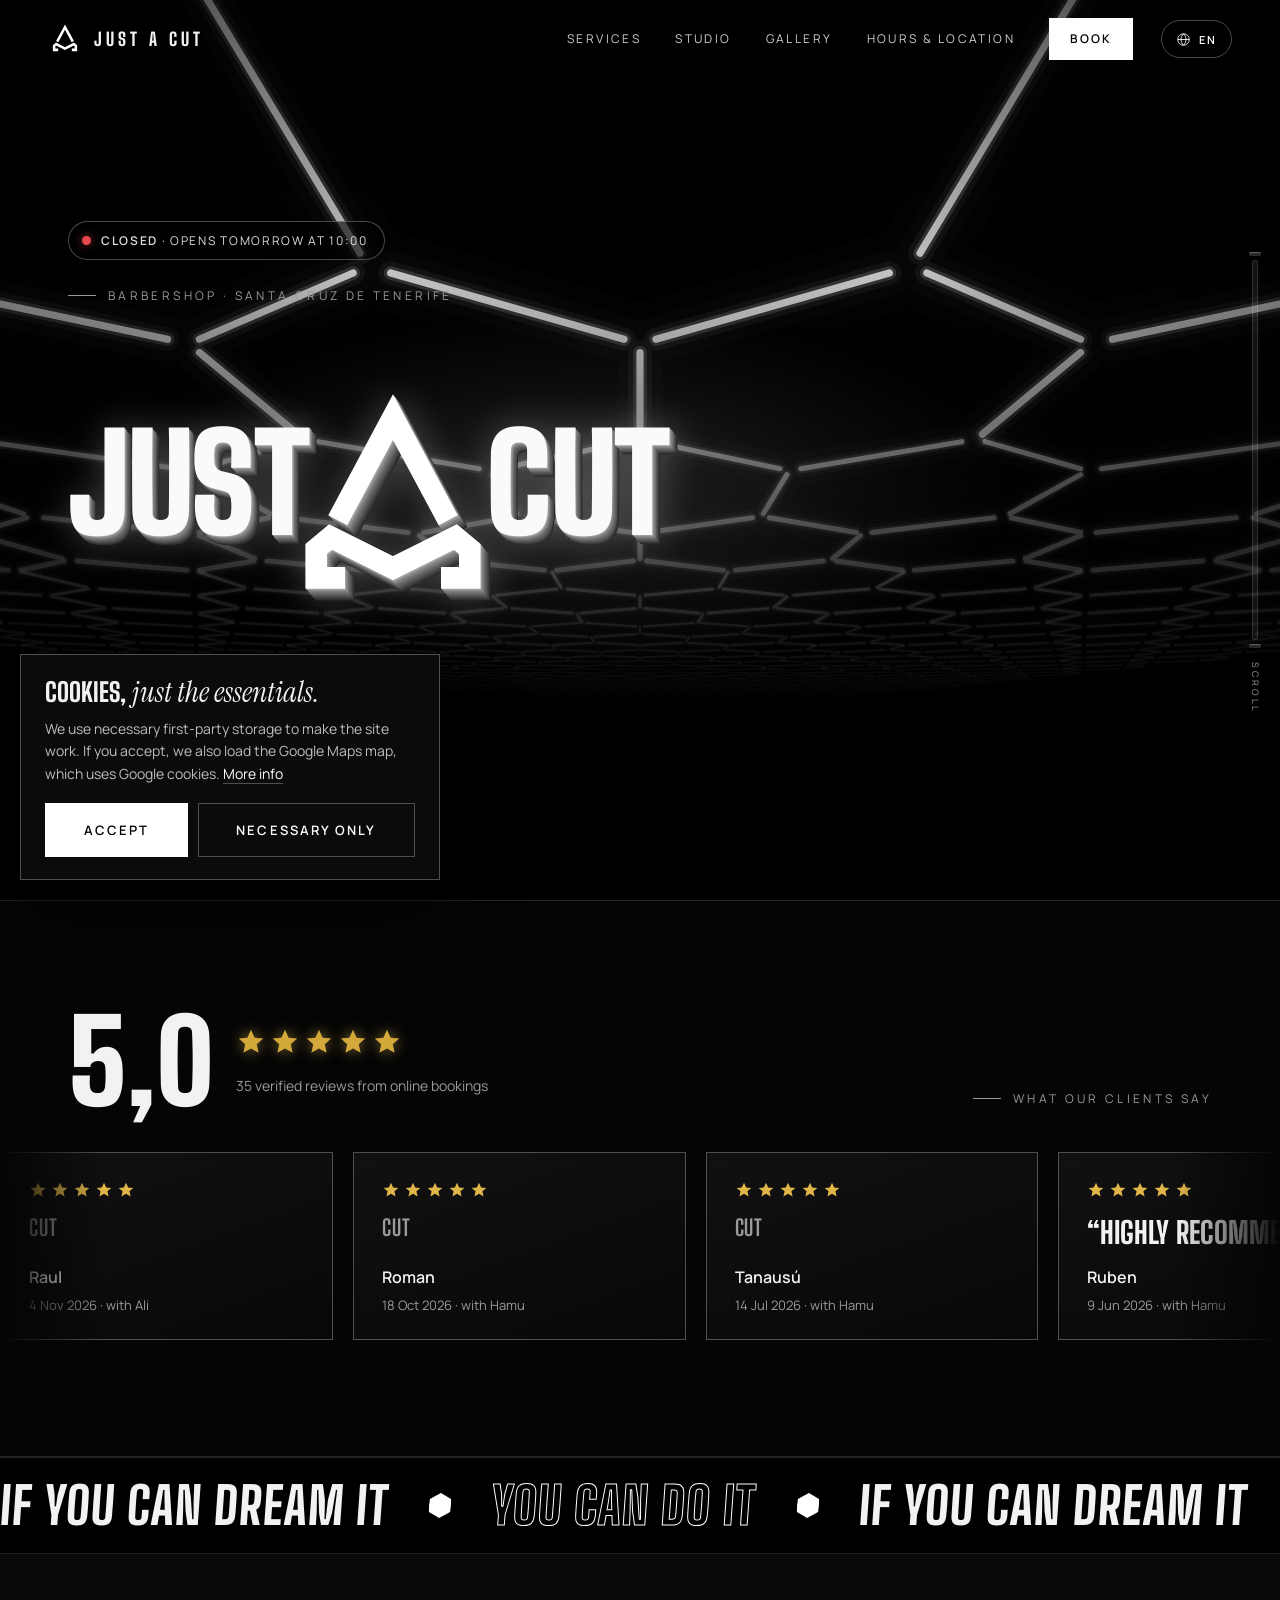
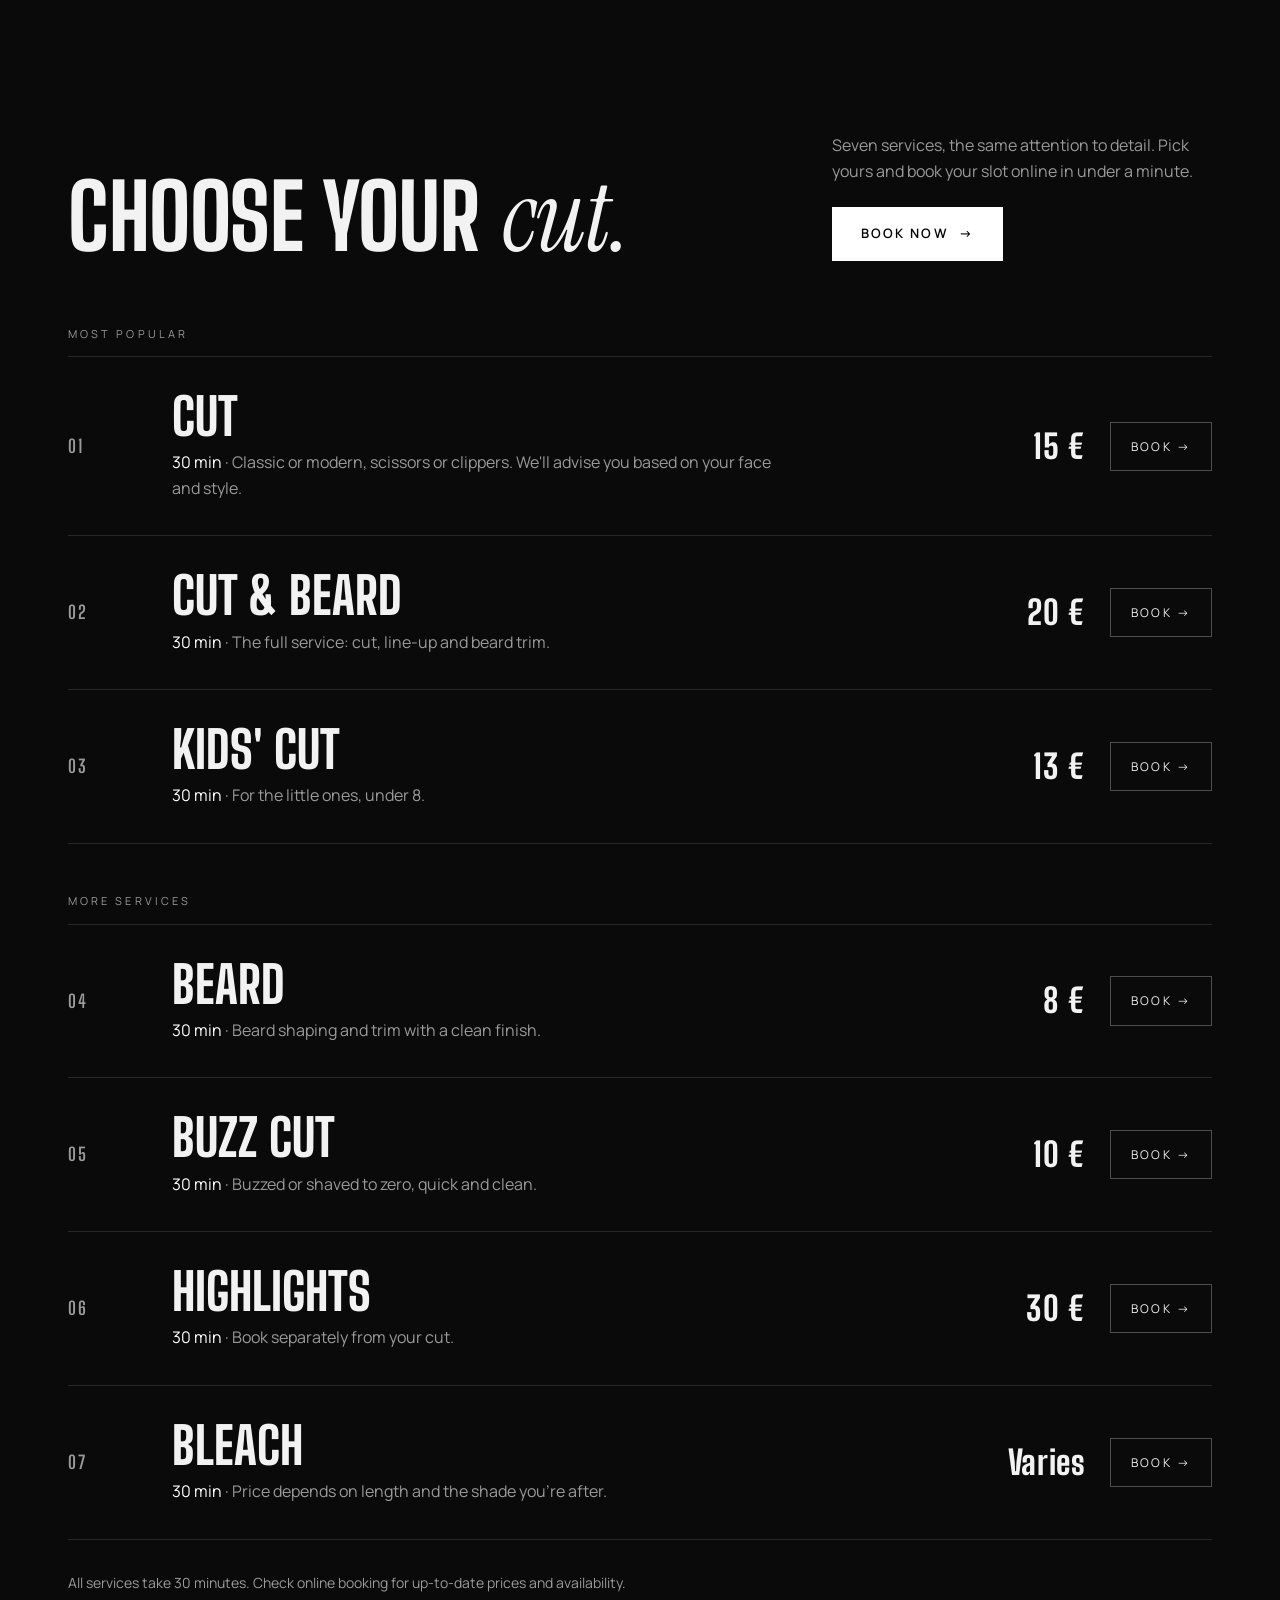
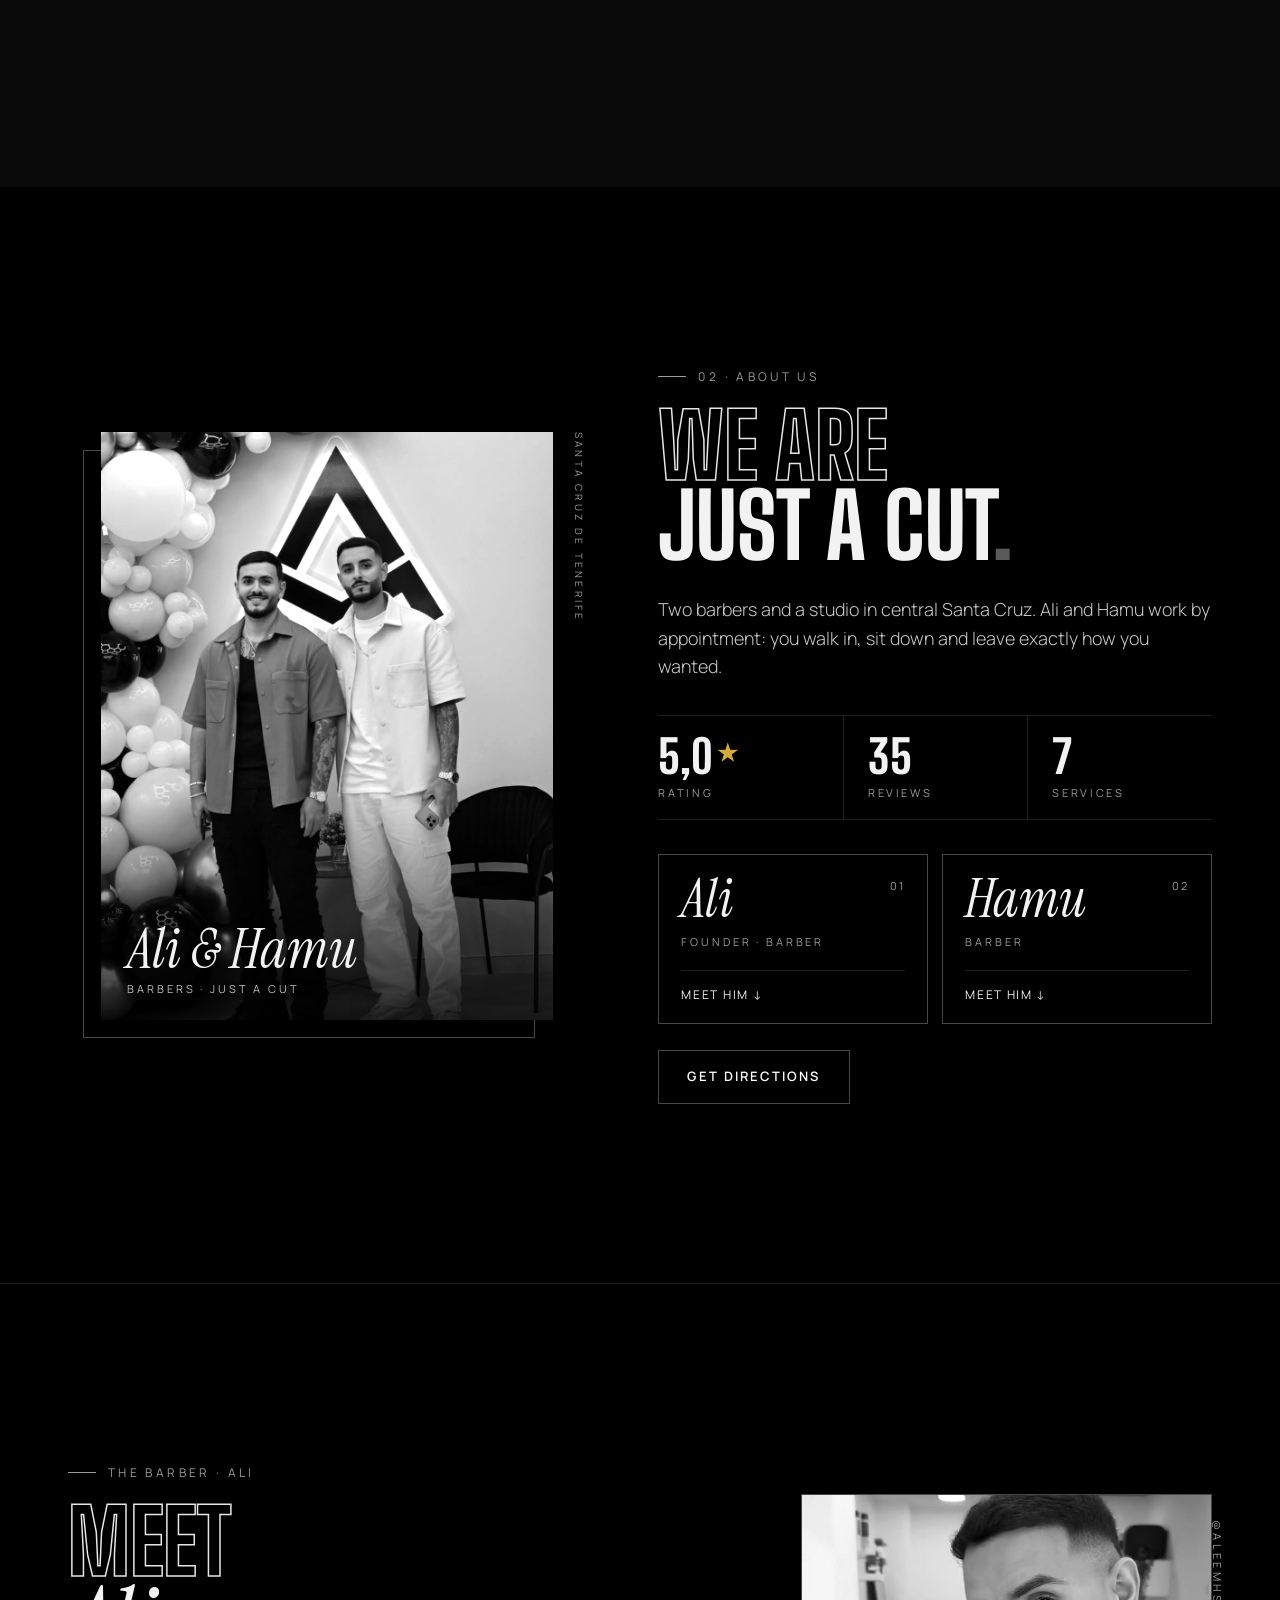
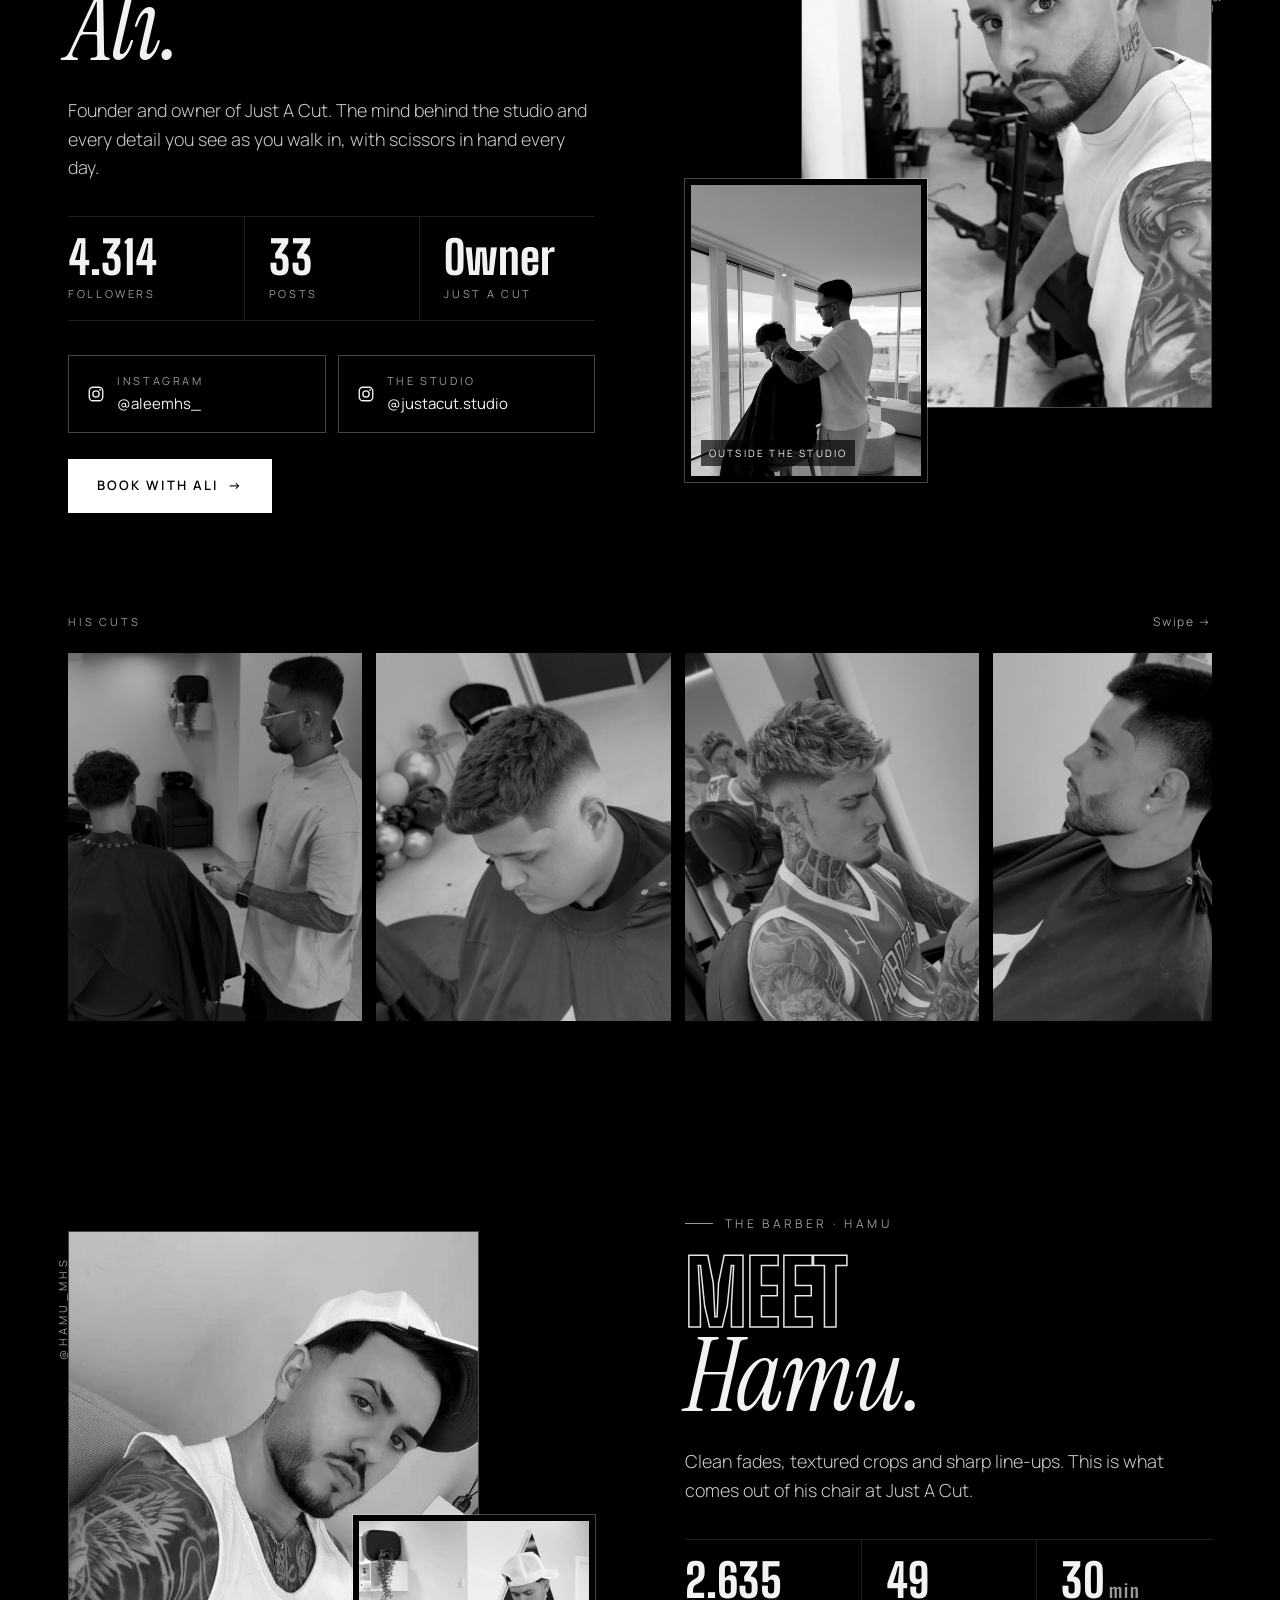
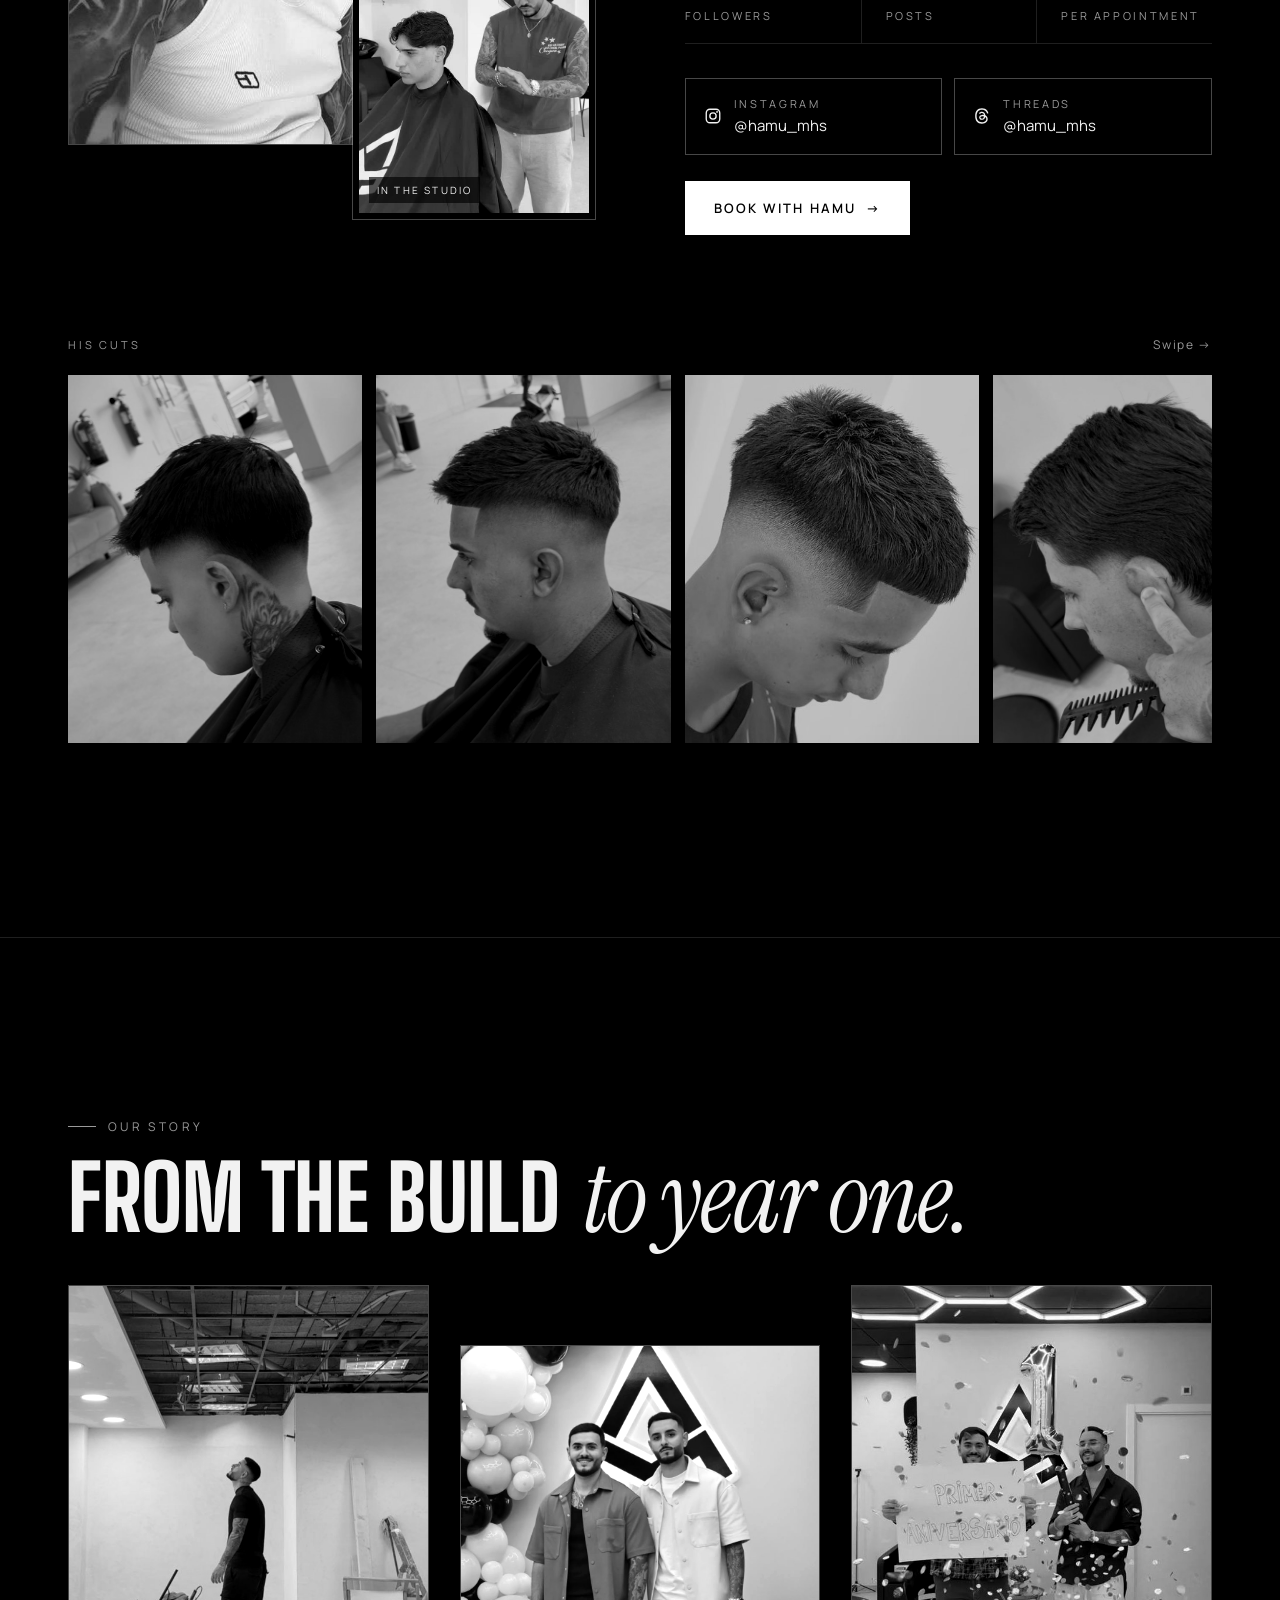
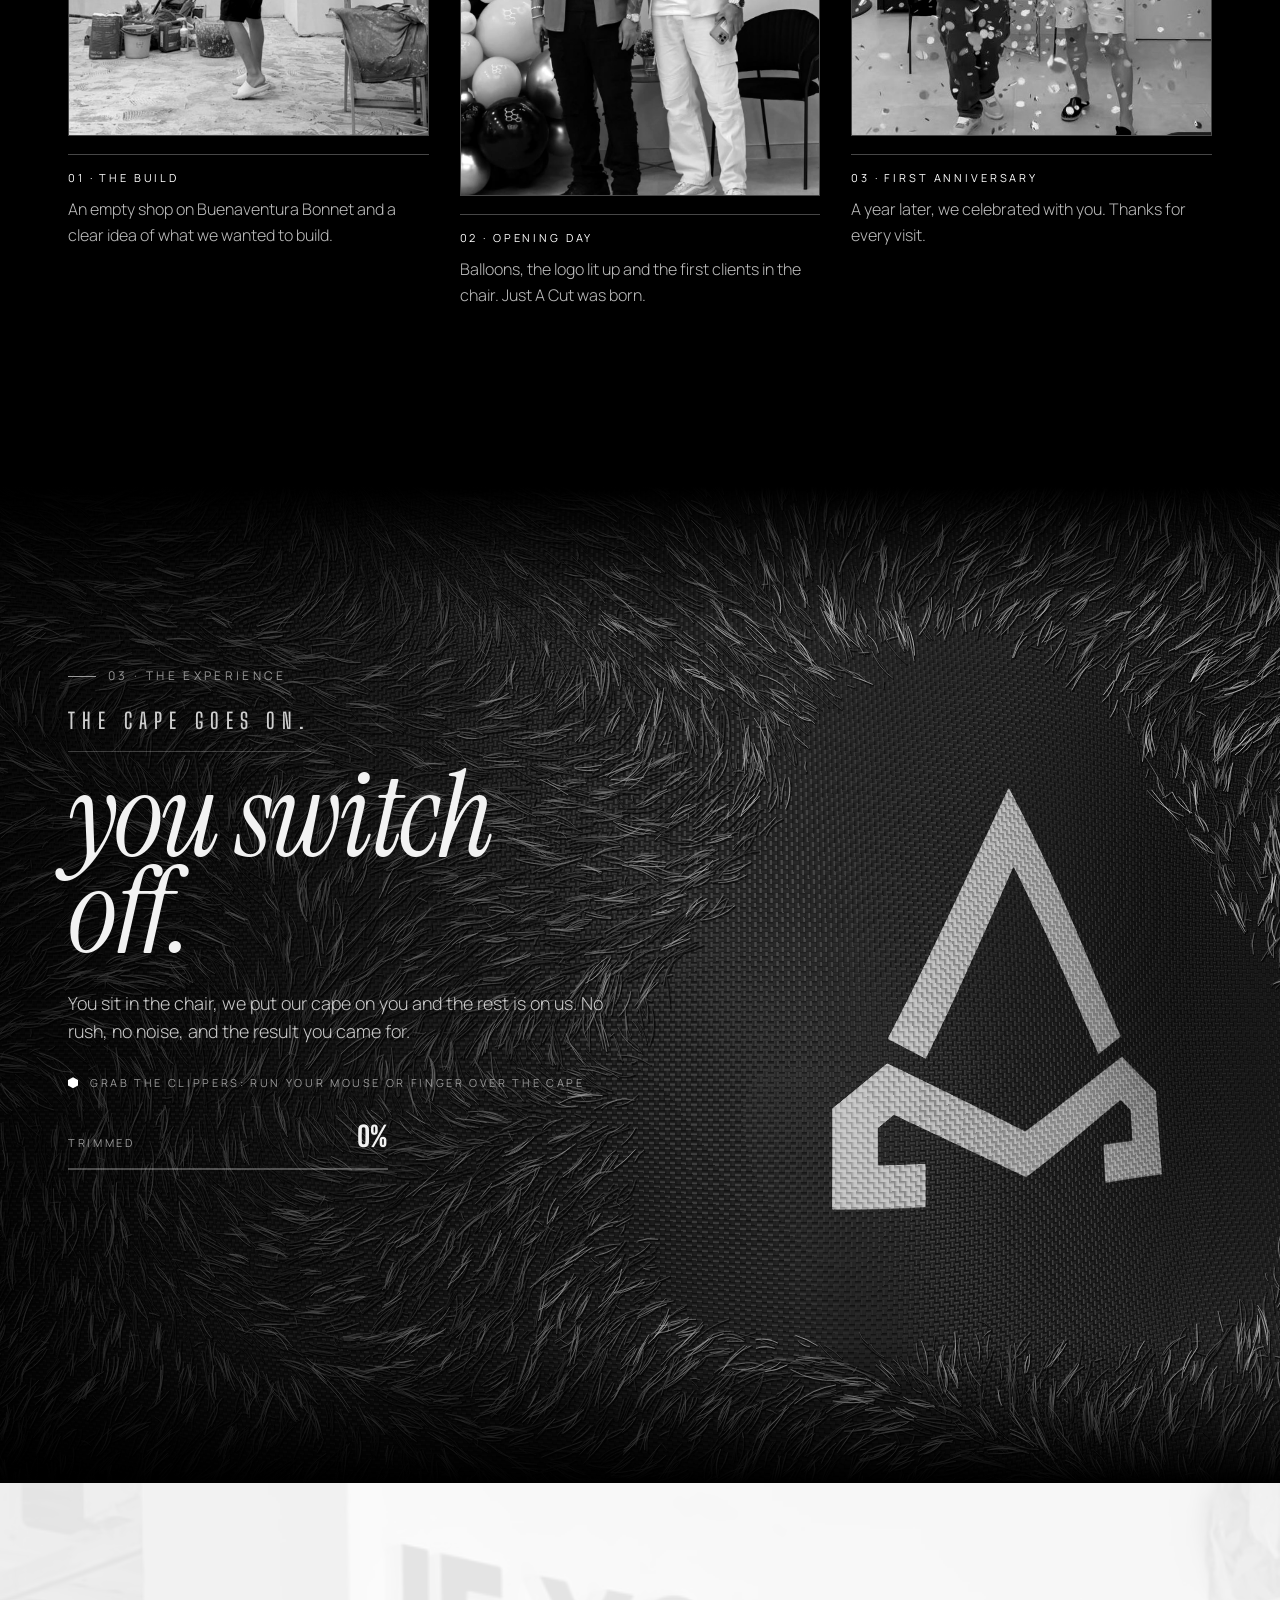
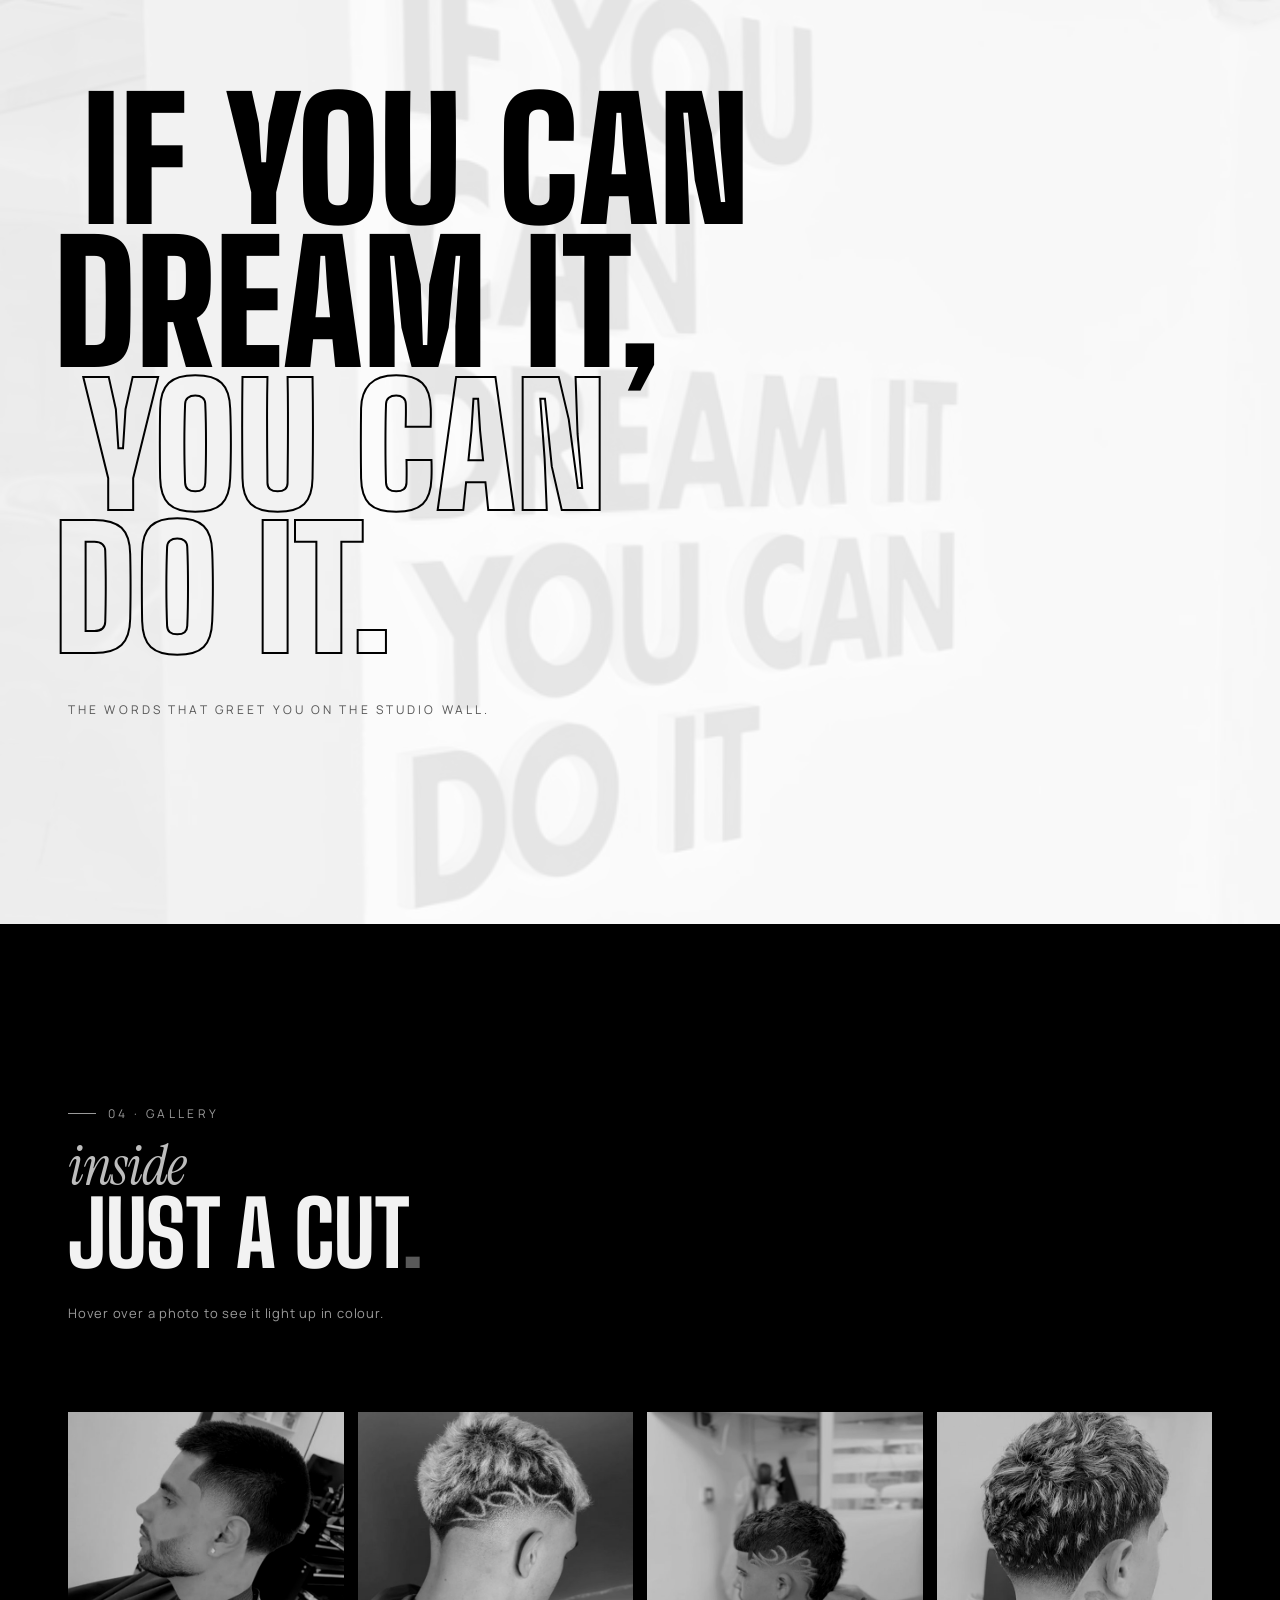
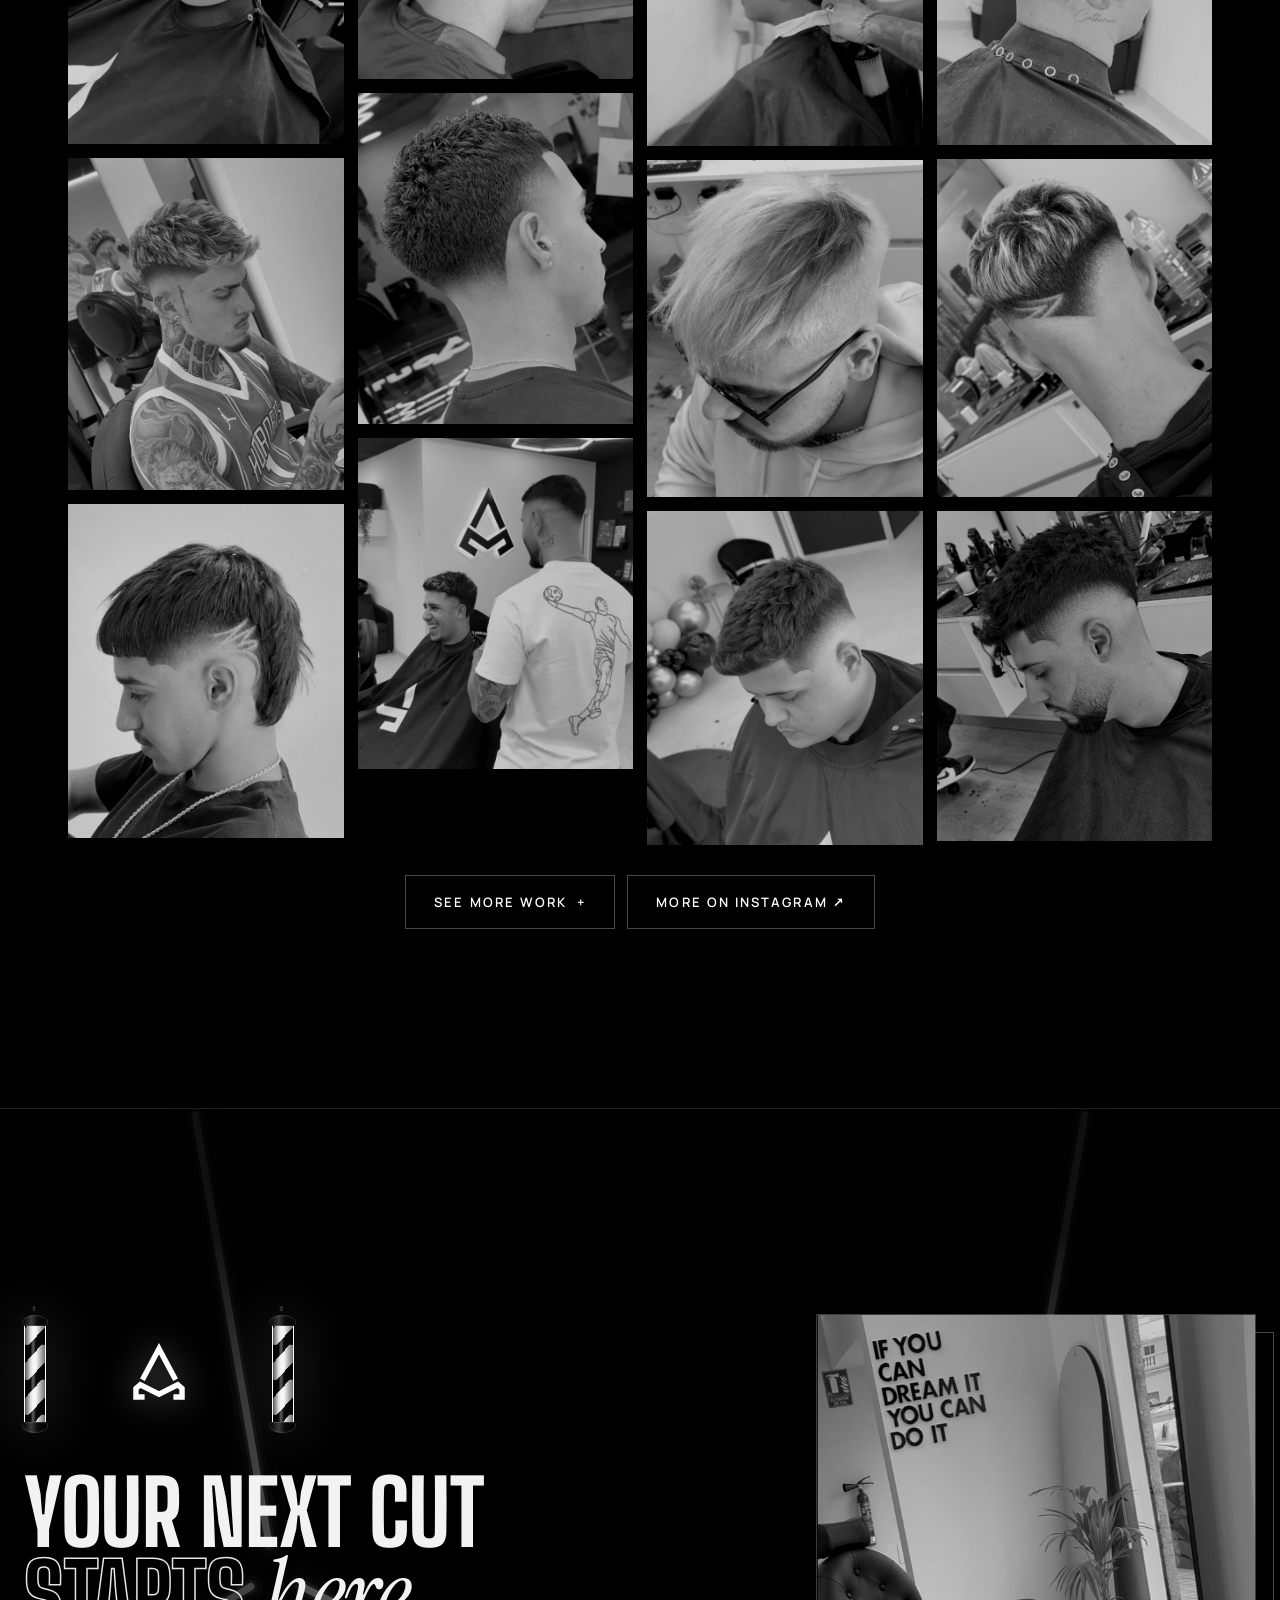
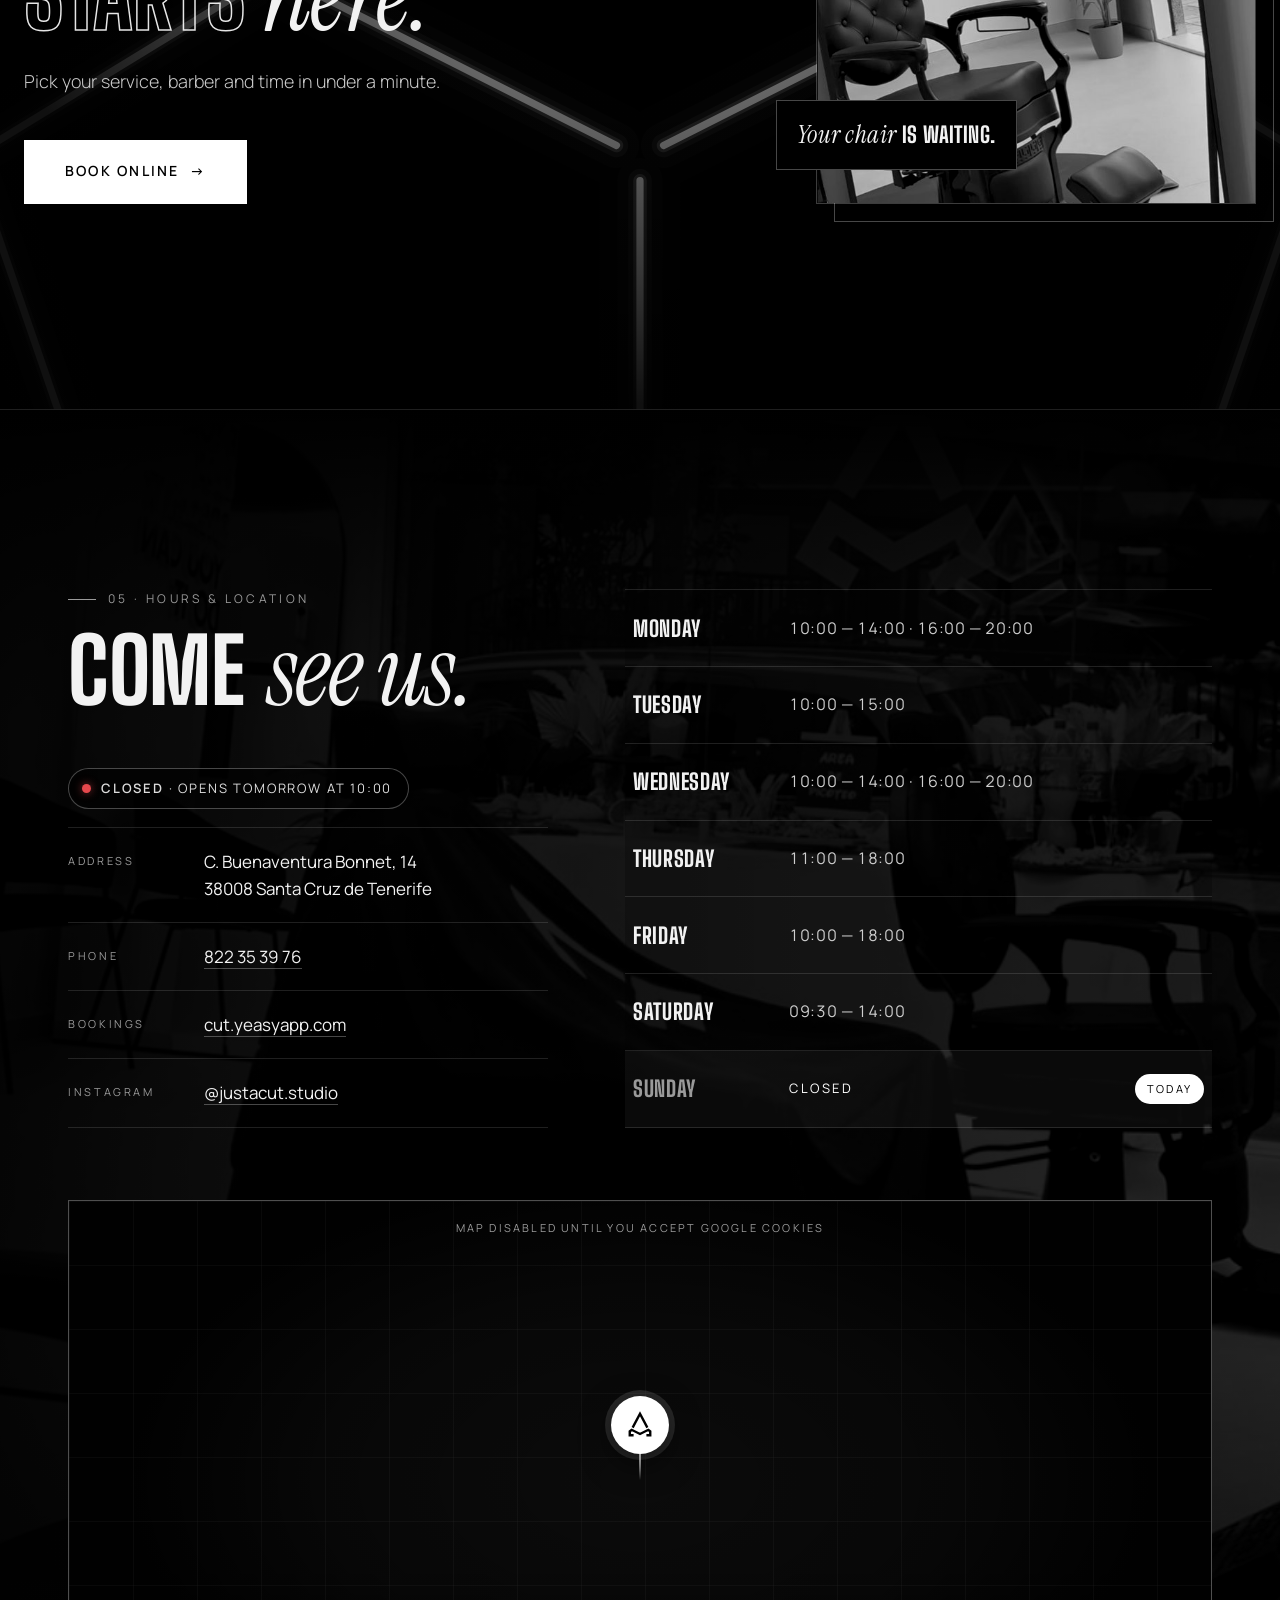
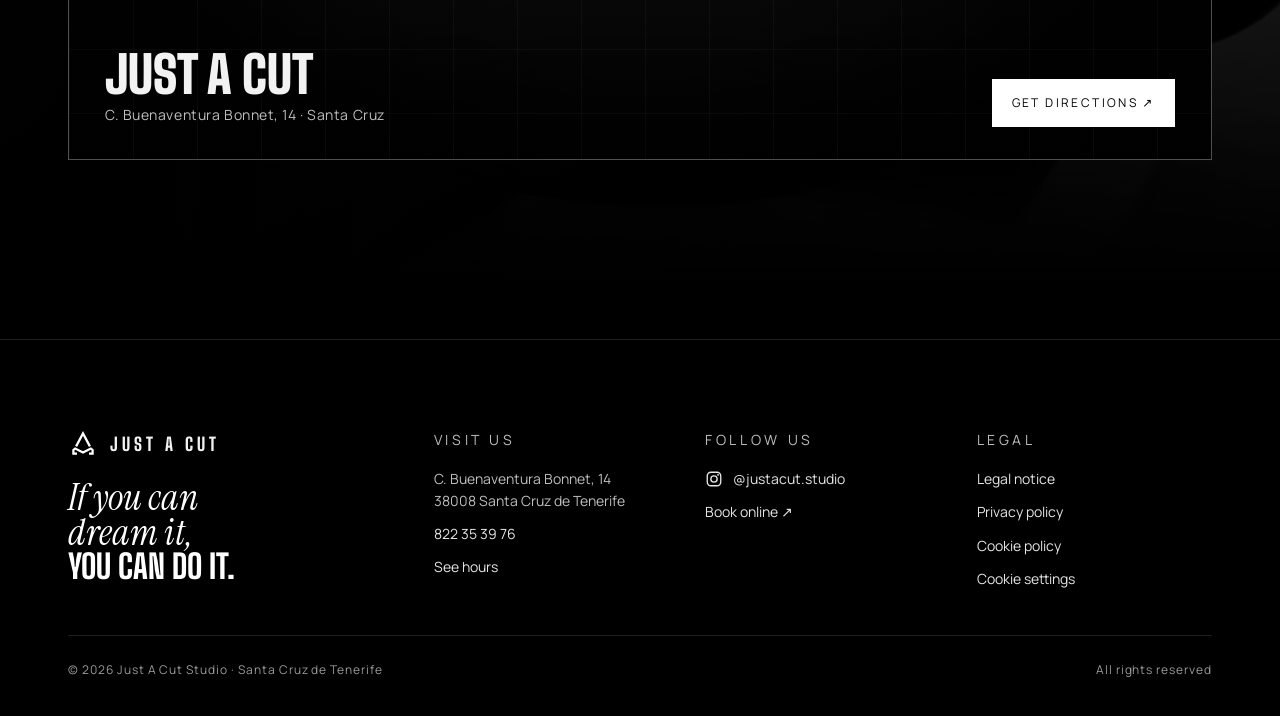
==== commit b194e8af: "Multilingual site: language selector, 7 translations (en, de, fr, it, pt, nl, ar with RTL)" ====
--- a/index.html
+++ b/index.html
@@ -9,6 +9,7 @@
   <meta property="og:title" content="Just A Cut · Barbería en Tenerife">
   <meta property="og:description" content="If you can dream it, you can do it. Reserva tu cita online.">
   <meta property="og:image" content="assets/techo.png">
+  <script src="i18n.js"></script>
   <link rel="icon" href="assets/logo.svg" type="image/svg+xml">
   <link rel="preconnect" href="https://fonts.googleapis.com">
   <link rel="preconnect" href="https://fonts.gstatic.com" crossorigin>
@@ -59,6 +60,7 @@
       <a href="#ubicacion">Horario y ubicación</a>
       <a href="https://cut.yeasyapp.com/LoAVEZ" target="_blank" rel="noopener" data-cursor="Reservar" class="js-book btn btn-solid btn-sm">Reservar</a>
     </nav>
+    <span data-lang-slot></span>
     <button class="nav-toggle" id="nav-toggle" aria-label="Abrir menú" aria-expanded="false" aria-controls="nav-links"><span></span><span></span></button>
   </header>
 
--- a/styles.css
+++ b/styles.css
@@ -1021,3 +1021,54 @@
 .story-item p { margin: 10px 0 0; color: #bdbdbd; font-weight: 300; line-height: 1.6; }
 .story-item:nth-child(2) { margin-top: 60px; }
 @media (max-width: 760px) { .story-list { grid-template-columns: 1fr; } .story-item:nth-child(2) { margin-top: 0; } }
+
+/* =========================================================
+   IDIOMAS
+   ========================================================= */
+html.i18n-wait body { opacity: 0; }
+body { transition: opacity .35s ease; }
+.nav-links { margin-inline-start: auto; }
+.lang { position: relative; z-index: 3; margin-inline-start: 28px; }
+.lang-btn {
+  display: inline-flex; align-items: center; gap: 8px; height: 38px; padding: 0 14px;
+  background: transparent; color: #fff; border: 1px solid var(--line-strong); border-radius: 999px;
+  font: 600 11px/1 var(--body); letter-spacing: .2em; cursor: pointer;
+  transition: background .3s, color .3s, border-color .3s;
+}
+.lang-btn:hover, .lang.is-open .lang-btn { background: #fff; color: #000; border-color: #fff; }
+.lang-menu {
+  position: absolute; top: calc(100% + 10px); inset-inline-end: 0; min-width: 200px; margin: 0; padding: 8px;
+  list-style: none; background: #000; border: 1px solid var(--line-strong);
+  opacity: 0; visibility: hidden; transform: translateY(-6px);
+  transition: opacity .3s var(--ease), transform .3s var(--ease), visibility .3s;
+}
+.lang.is-open .lang-menu { opacity: 1; visibility: visible; transform: none; }
+.lang-menu button {
+  width: 100%; display: flex; align-items: center; gap: 14px; padding: 11px 12px;
+  background: none; border: 0; color: #cfcfcf; cursor: pointer; text-align: start; font: 400 14px/1.2 var(--body);
+  transition: background .25s, color .25s;
+}
+.lang-menu button:hover { background: #fff; color: #000; }
+.lang-menu button[aria-current="true"] { color: #fff; }
+.lang-menu button[aria-current="true"] .lang-code::after { content: " •"; }
+.lang-code { font: 700 11px/1 var(--body); letter-spacing: .18em; width: 30px; opacity: .7; }
+.lang-menu button[lang="ar"] .lang-name { font-family: "Noto Sans Arabic", var(--body); }
+@media (max-width: 860px) {
+  .lang { margin-inline-start: auto; margin-inline-end: 6px; }
+  .lang-btn { height: 36px; padding: 0 12px; }
+}
+.legal-actions { display: flex; align-items: center; gap: 12px; }
+.legal-actions .lang { margin: 0; }
+@media (max-width: 520px) { .legal-back { padding: 10px 12px; font-size: 11px; } .legal-nav .nav-brand span { display: none; } }
+
+/* Árabe: tipografías con glifos árabes y sin espaciado entre letras */
+html[lang="ar"] {
+  --display: "Big Shoulders Display", "Noto Kufi Arabic", "Arial Narrow", sans-serif;
+  --body: "Manrope", "Noto Sans Arabic", system-ui, sans-serif;
+  --serif: "Instrument Serif", "Noto Kufi Arabic", serif;
+}
+html[lang="ar"] body *:not(.lang-code):not(.lang-btn):not(.nav-brand span) { letter-spacing: 0 !important; }
+html[lang="ar"] em, html[lang="ar"] .t-serif, html[lang="ar"] .cookie-title em { font-style: normal; }
+html[lang="ar"] .h2 .t-serif { font-weight: 500; }
+/* el logotipo y las marcas siempre de izquierda a derecha */
+html[dir="rtl"] .sign-row, html[dir="rtl"] .nav-brand, html[dir="rtl"] .intro { direction: ltr; }
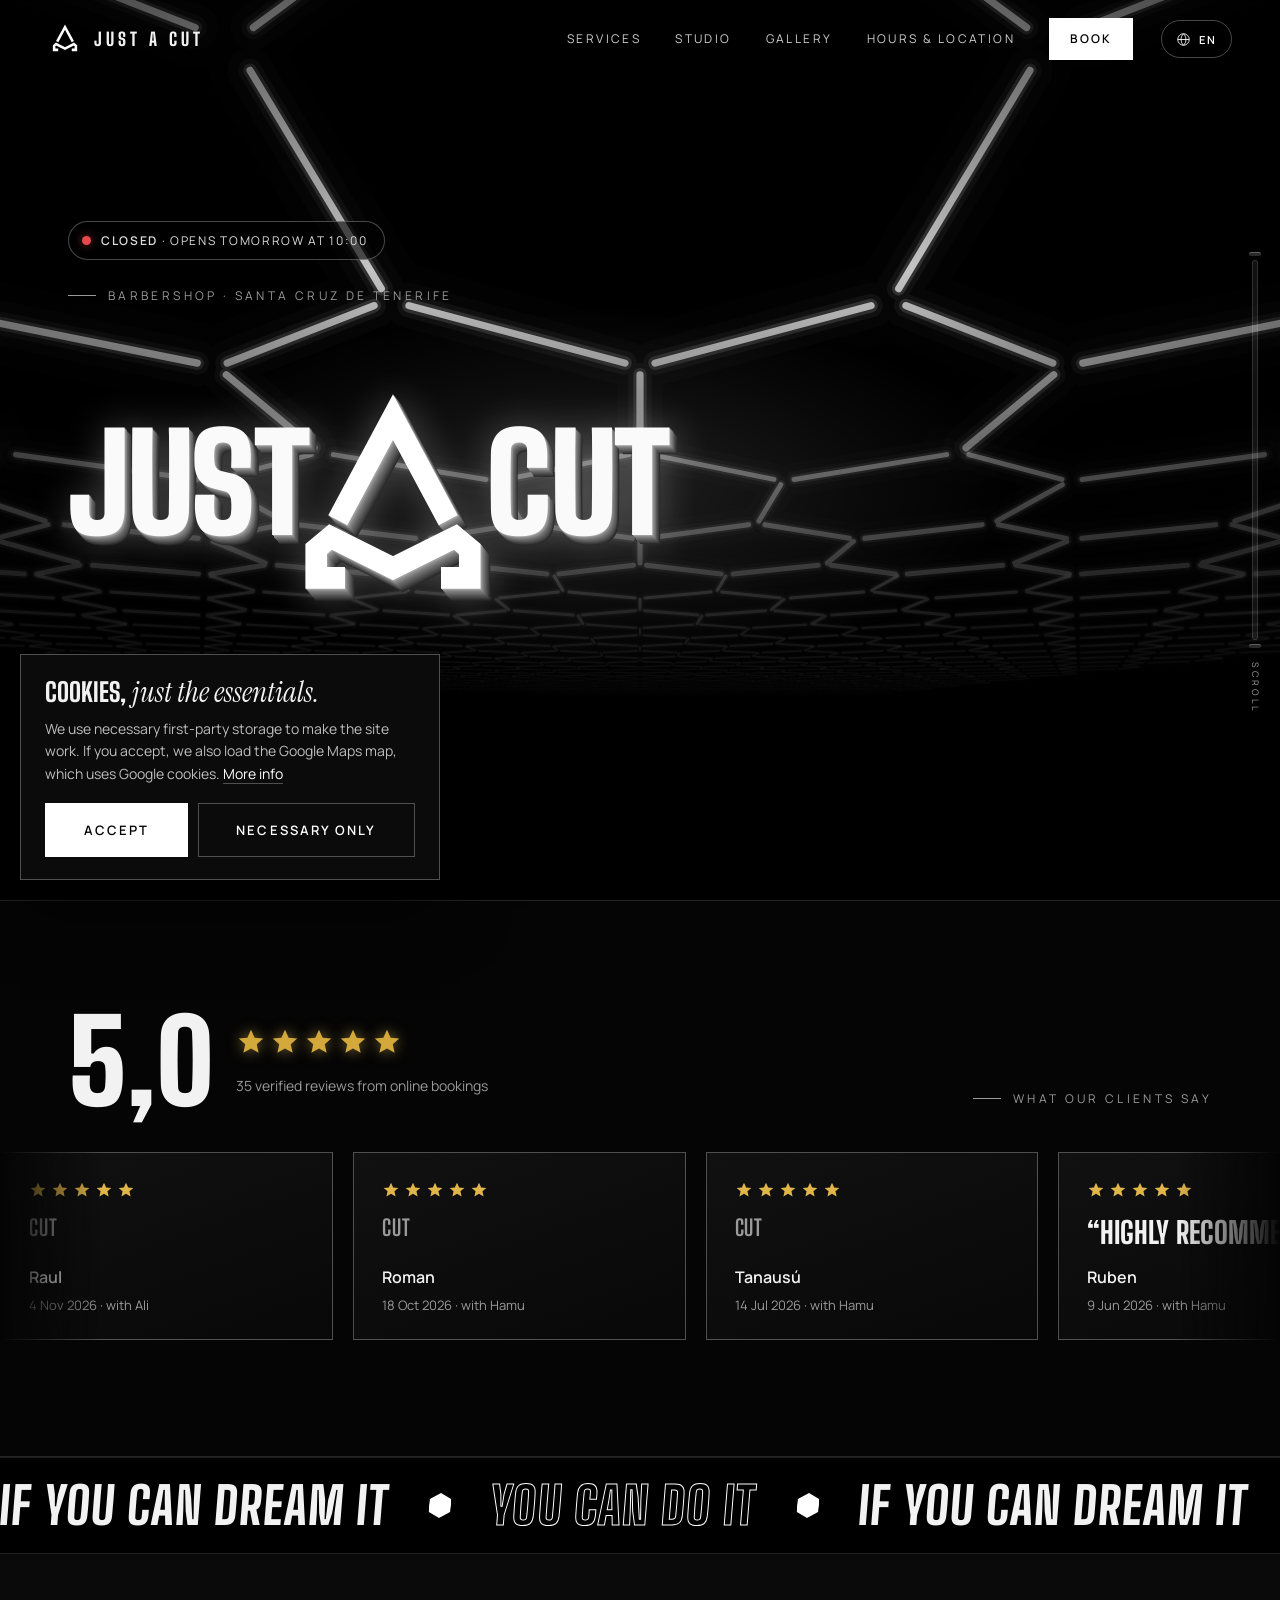
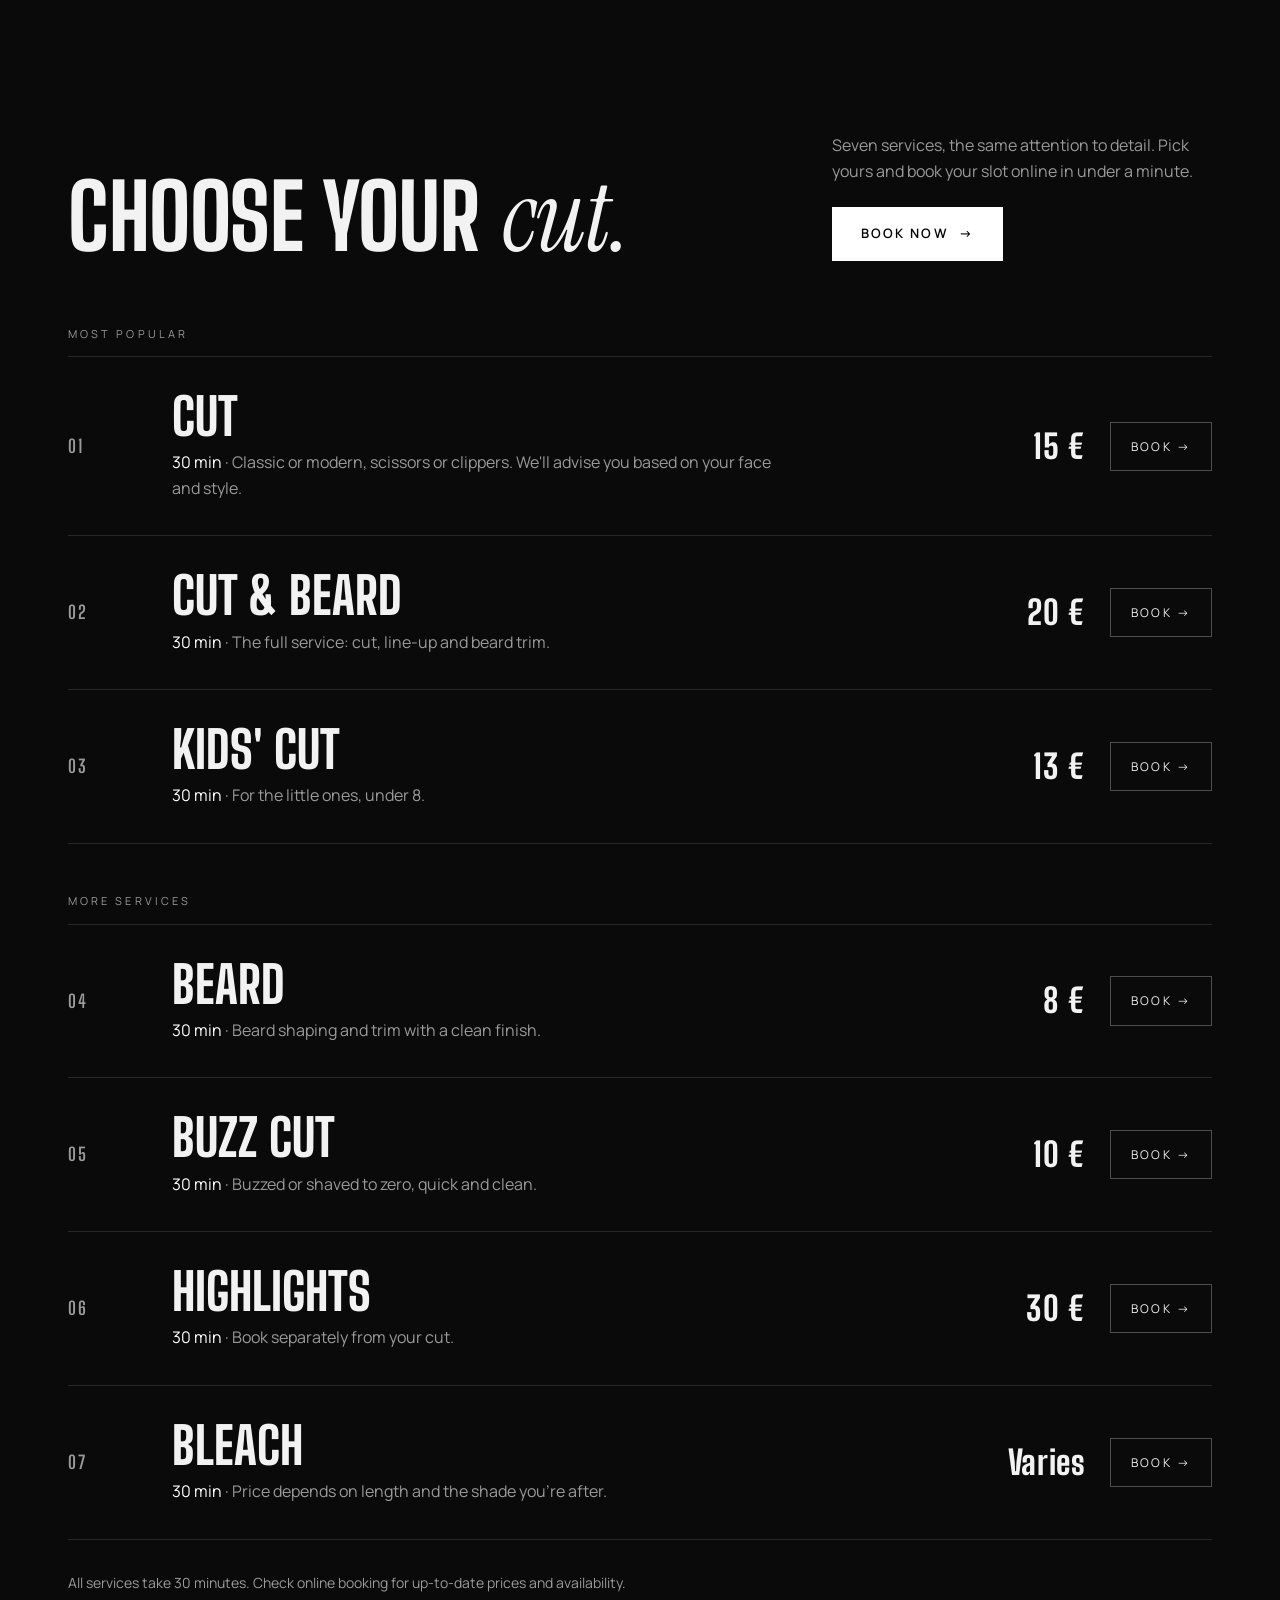
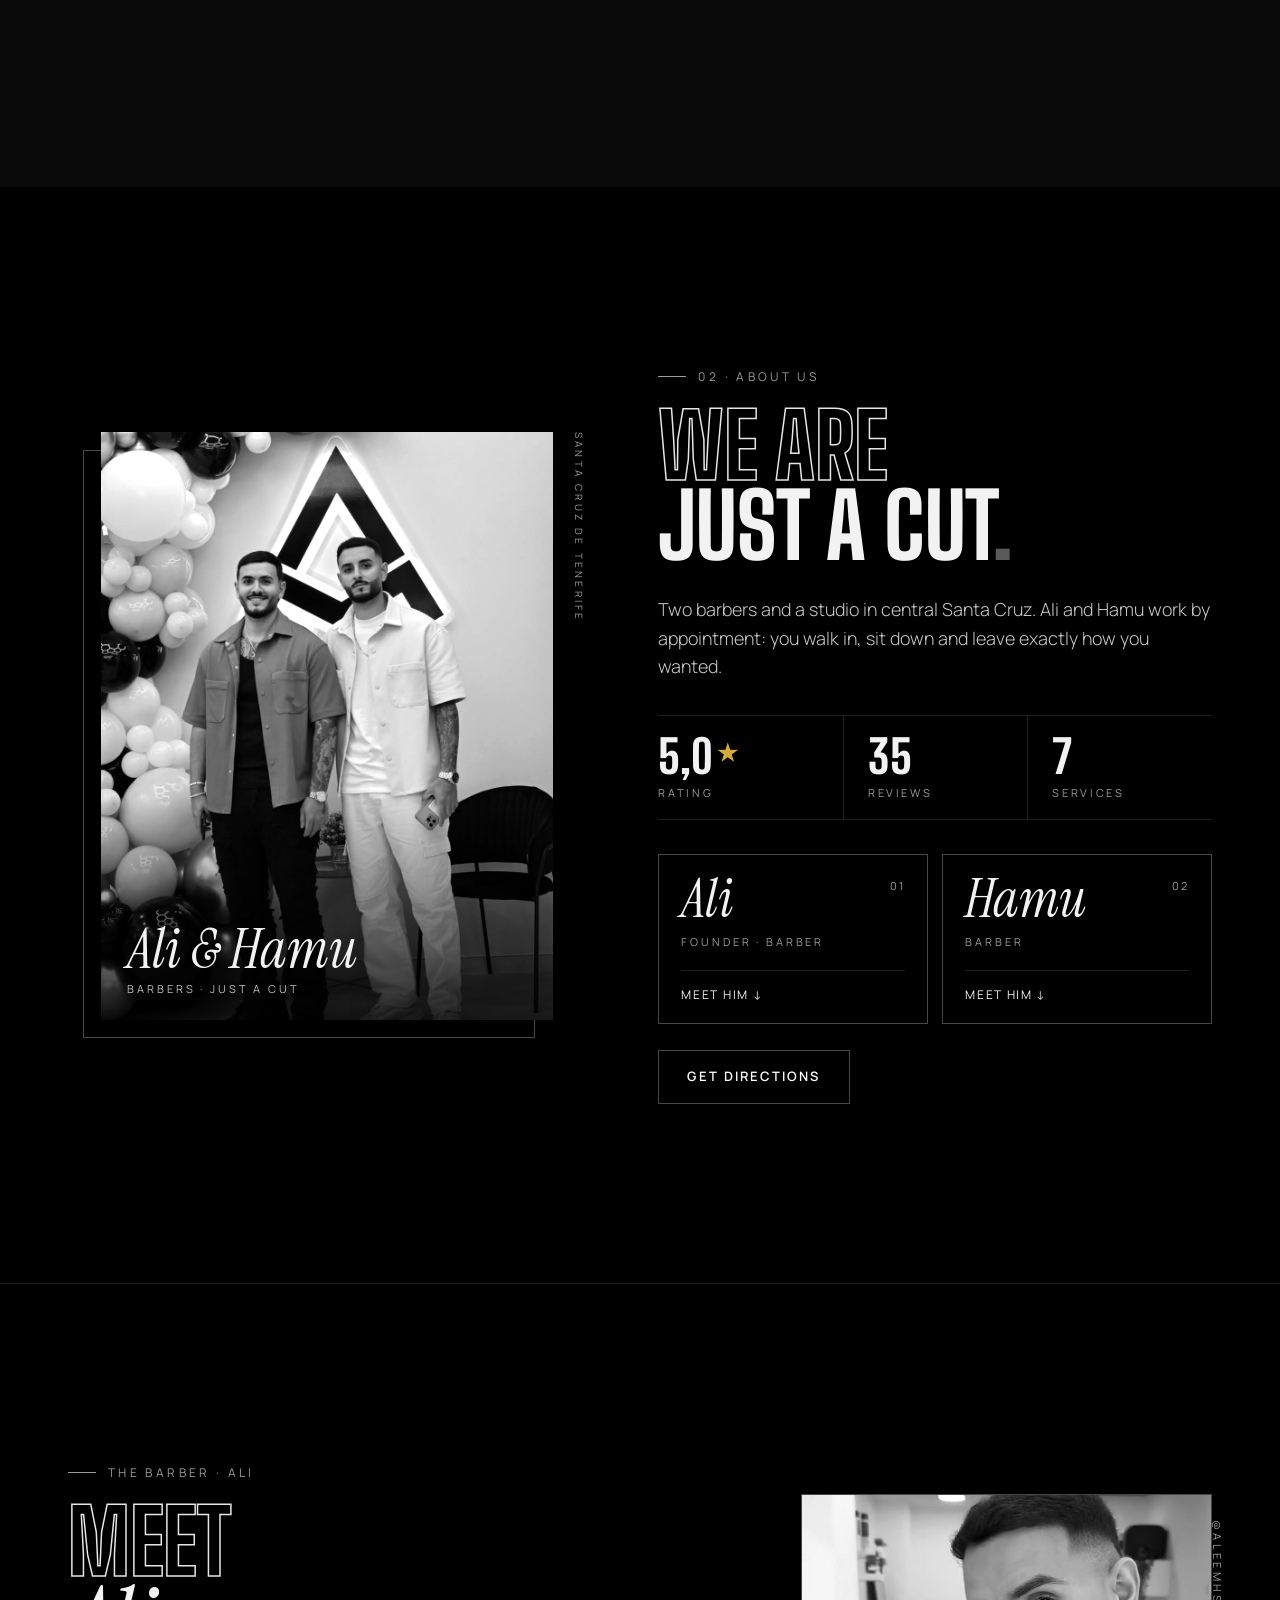
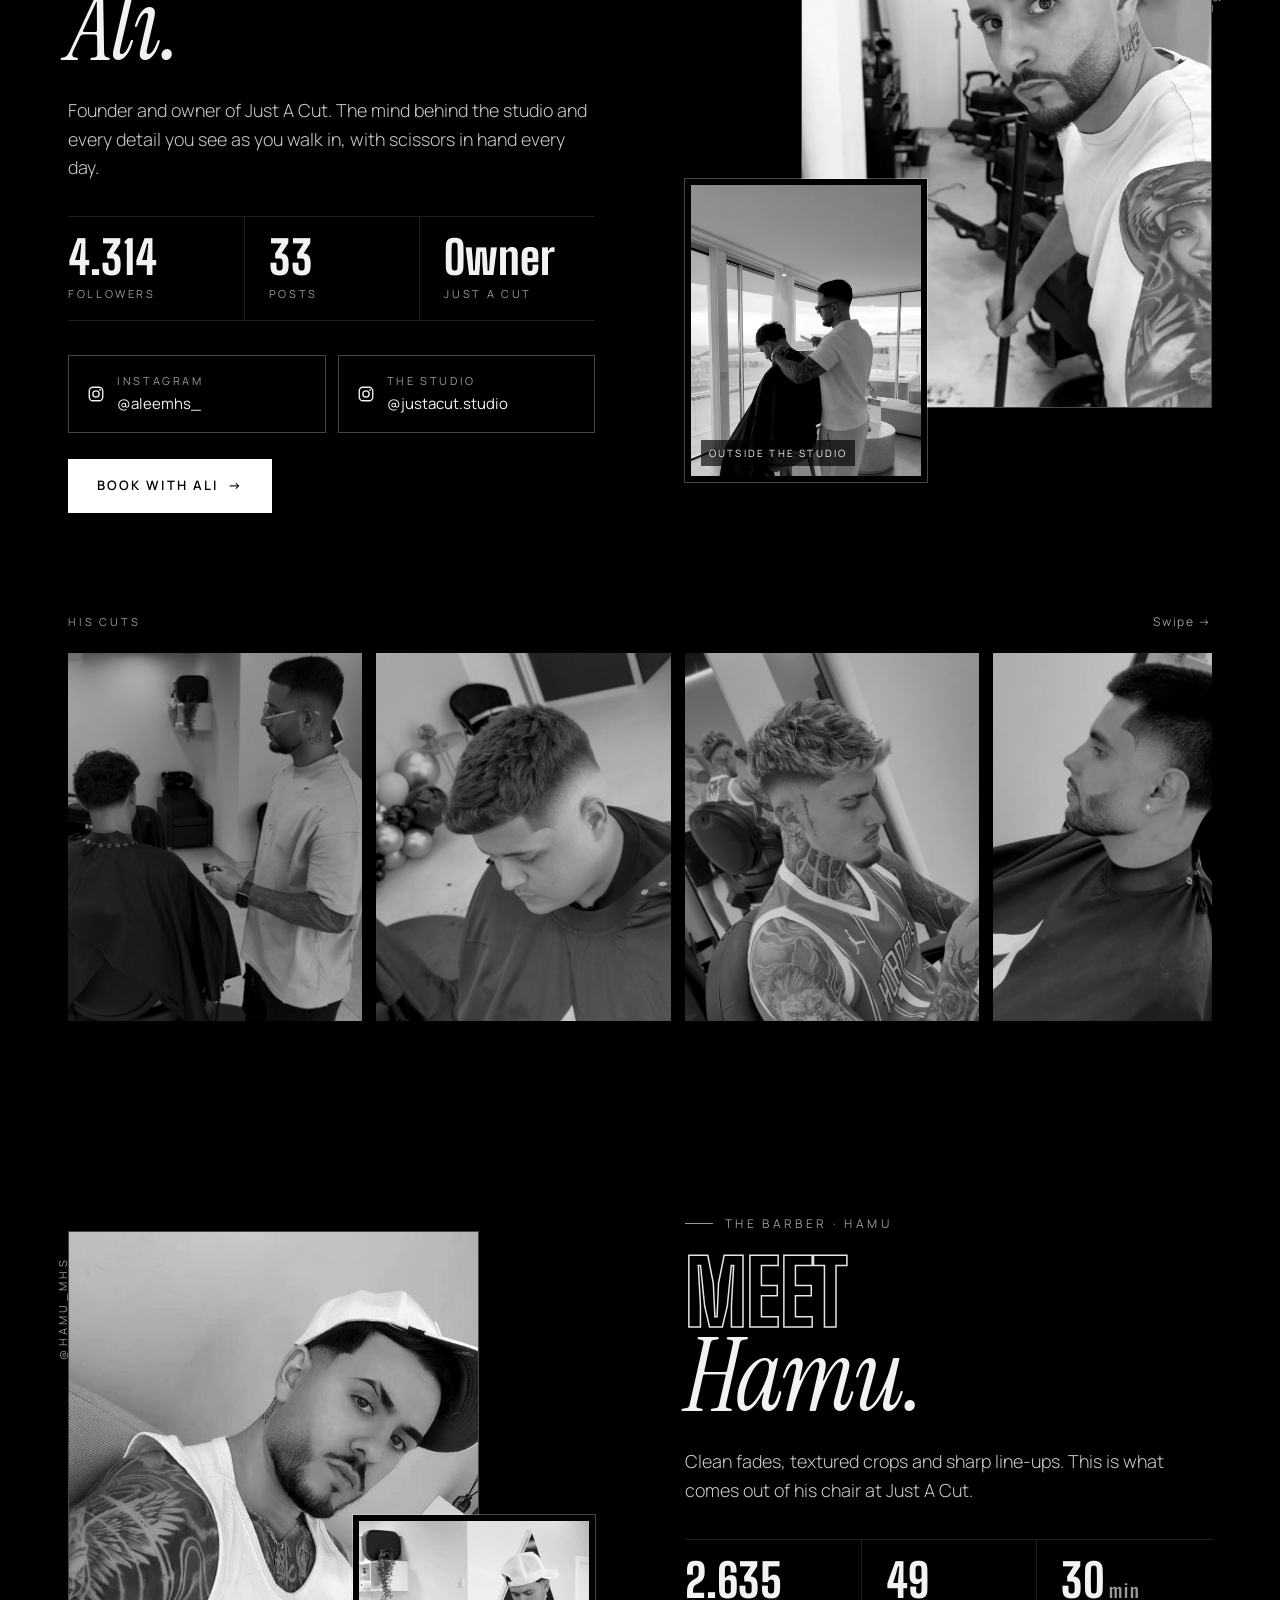
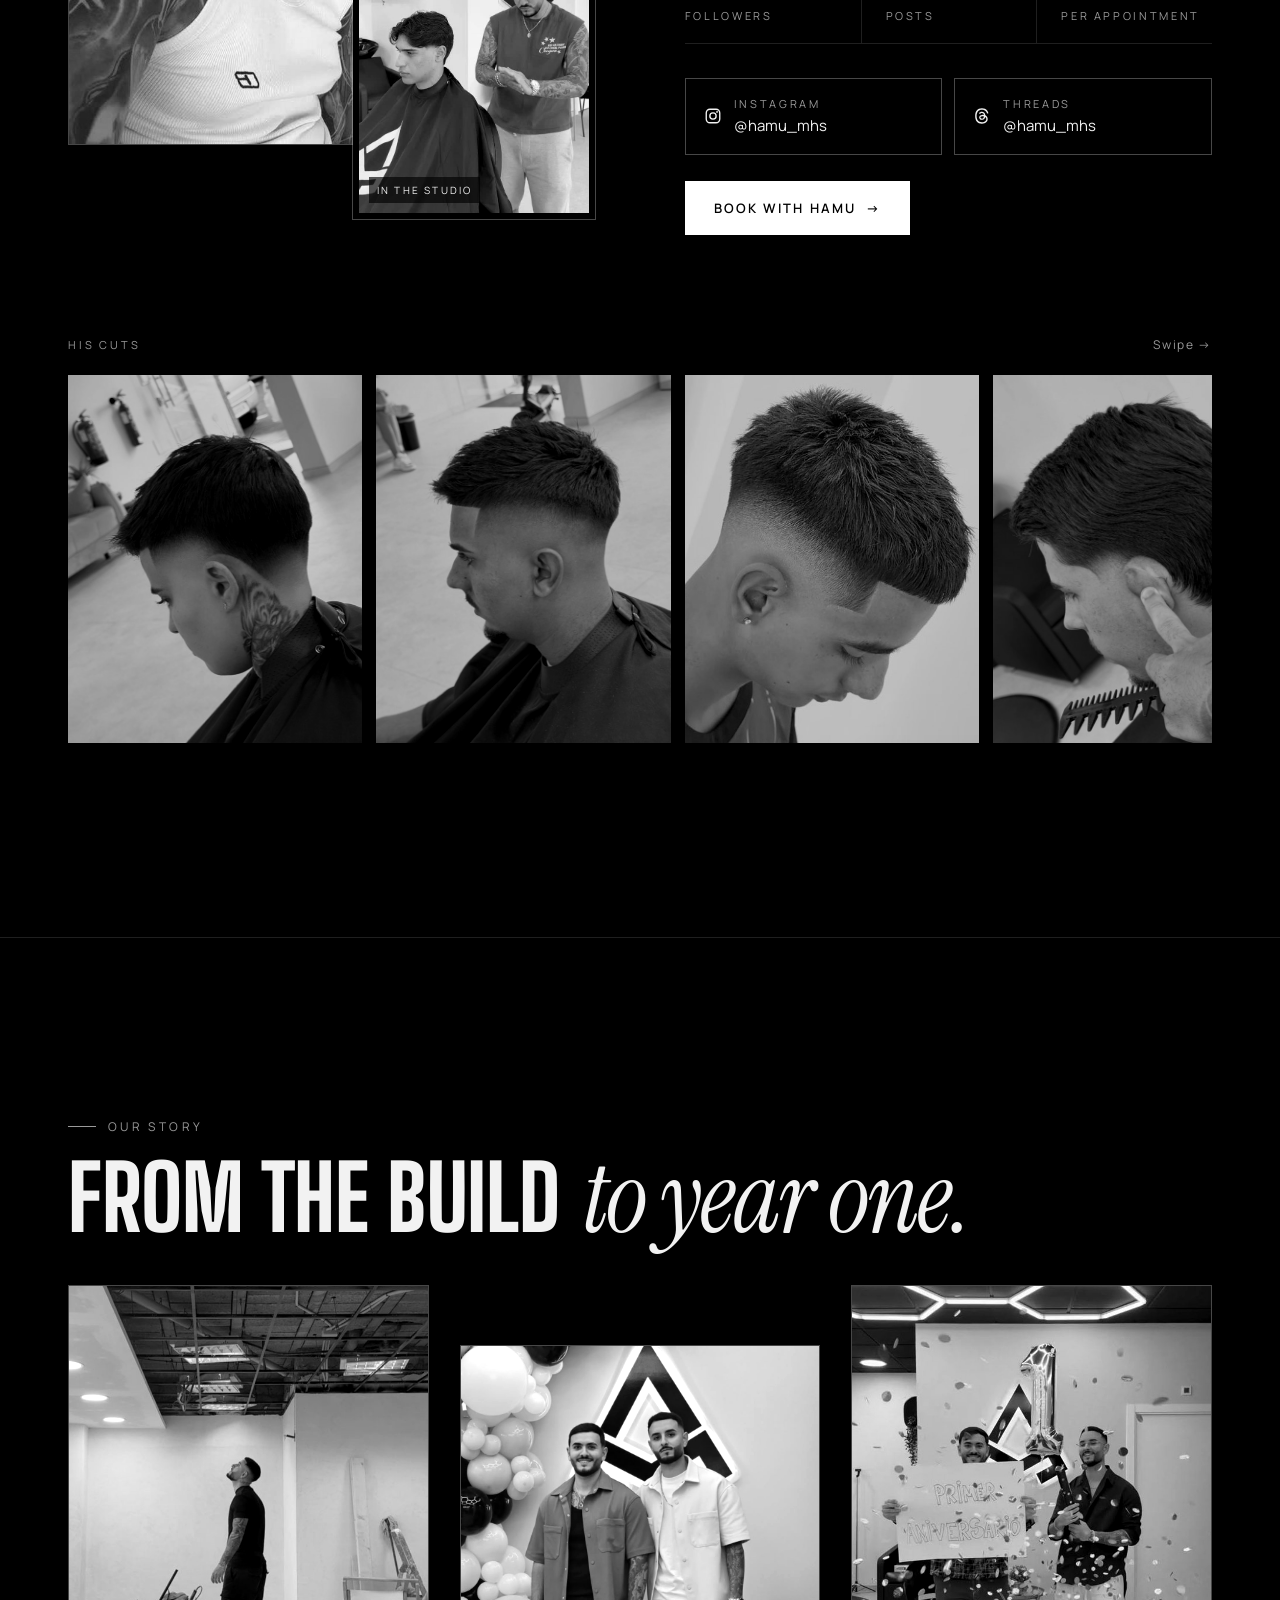
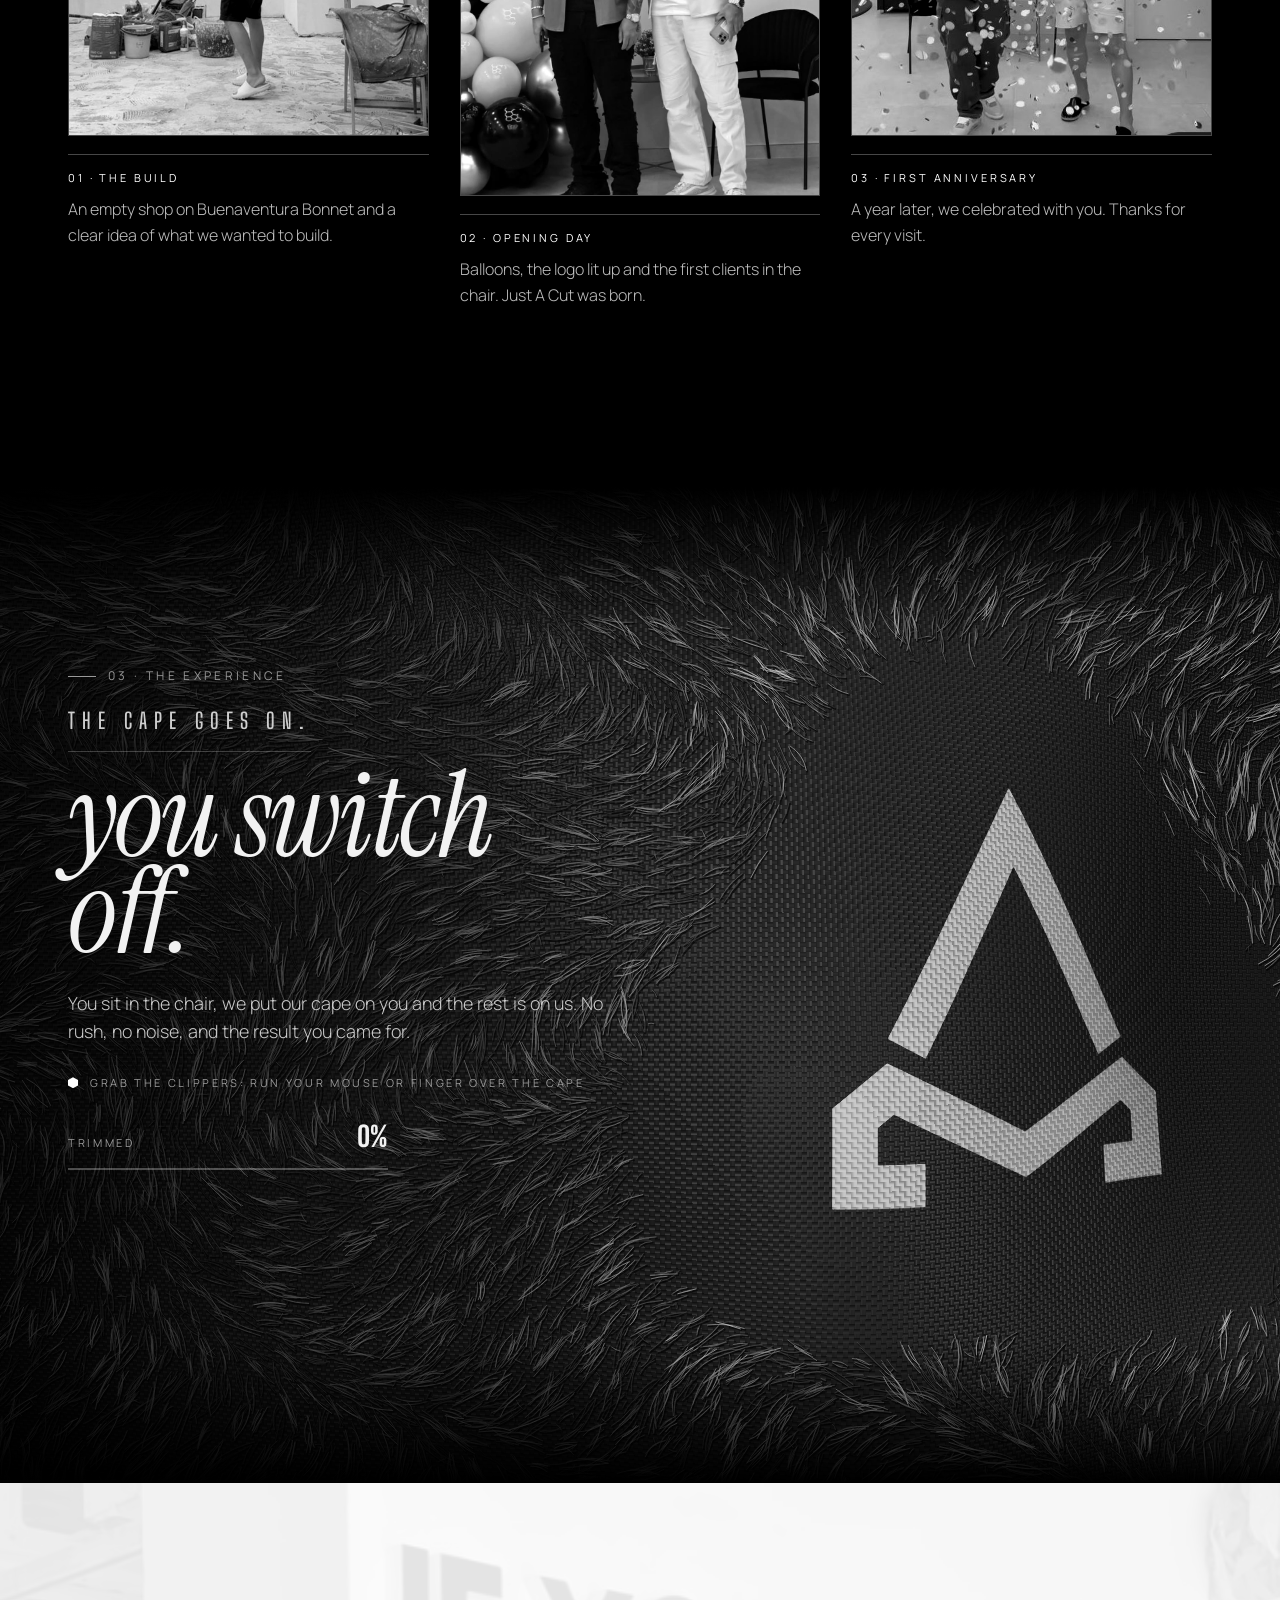
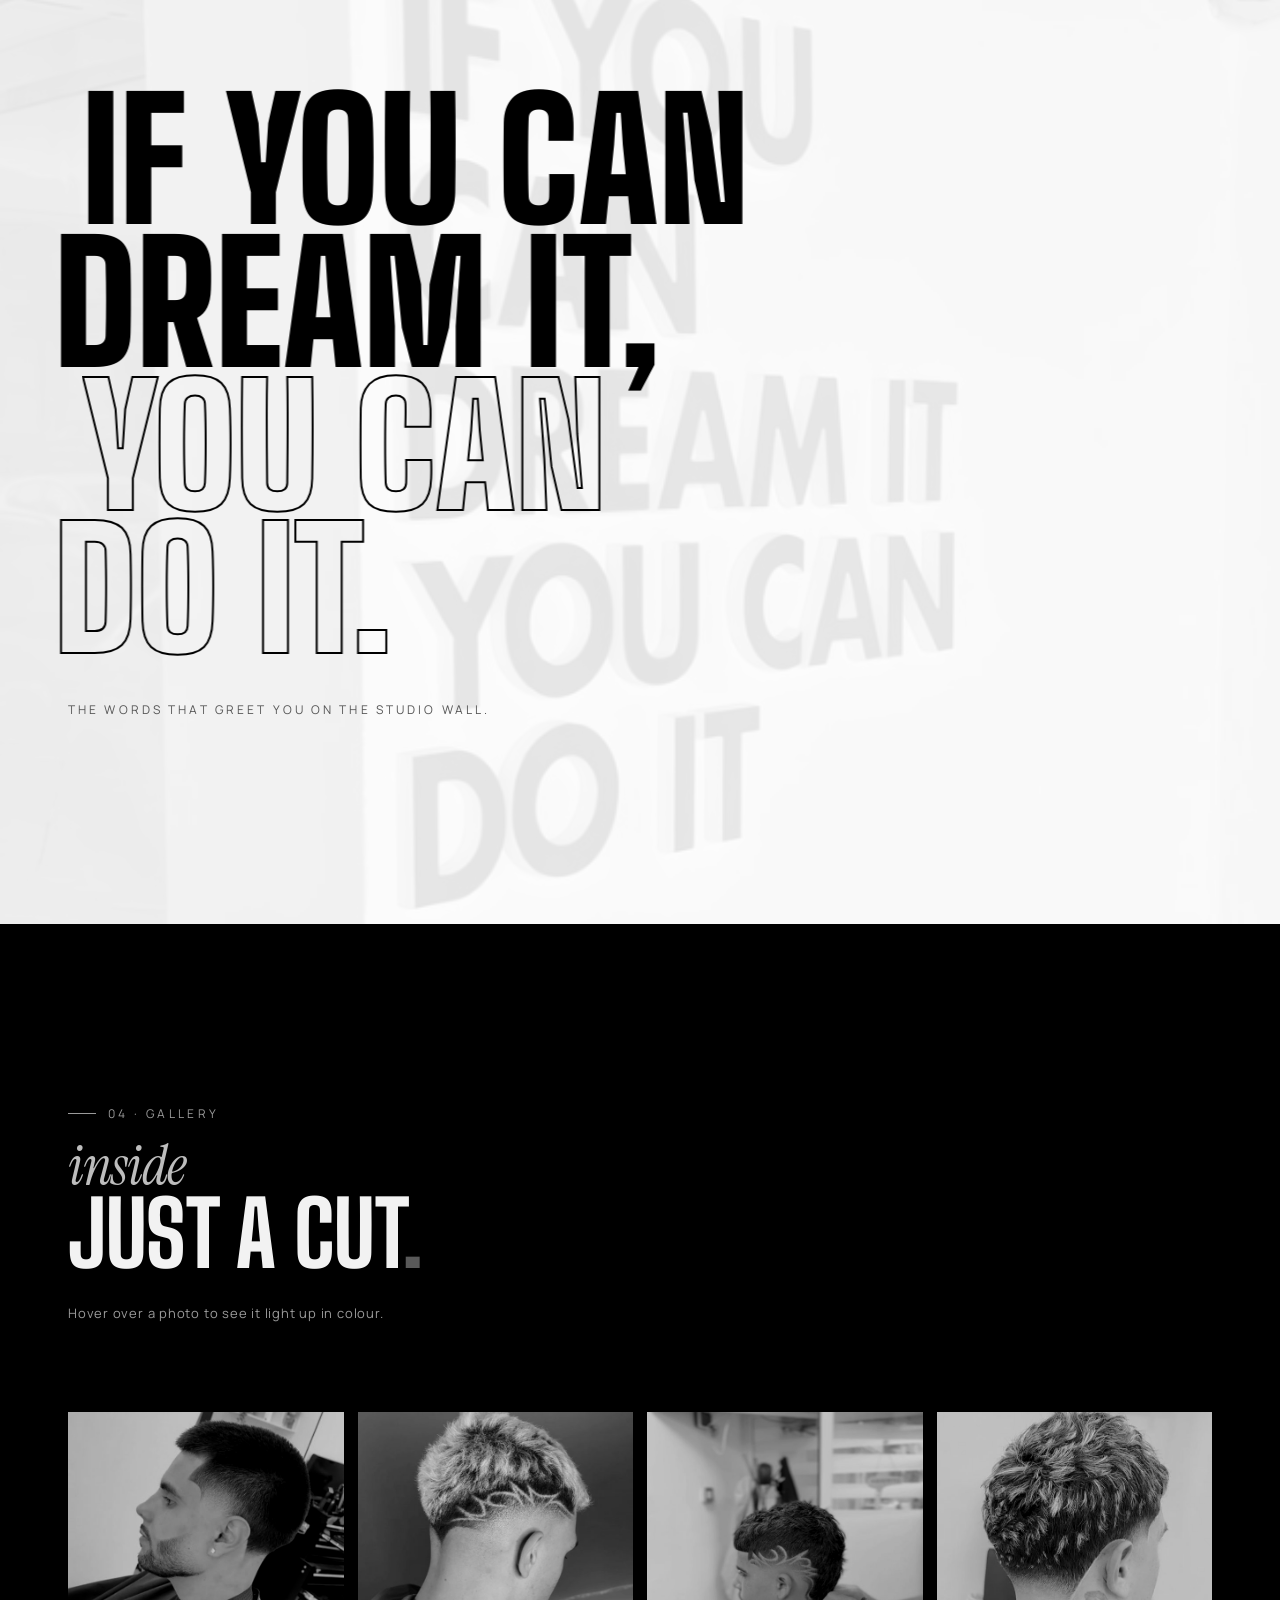
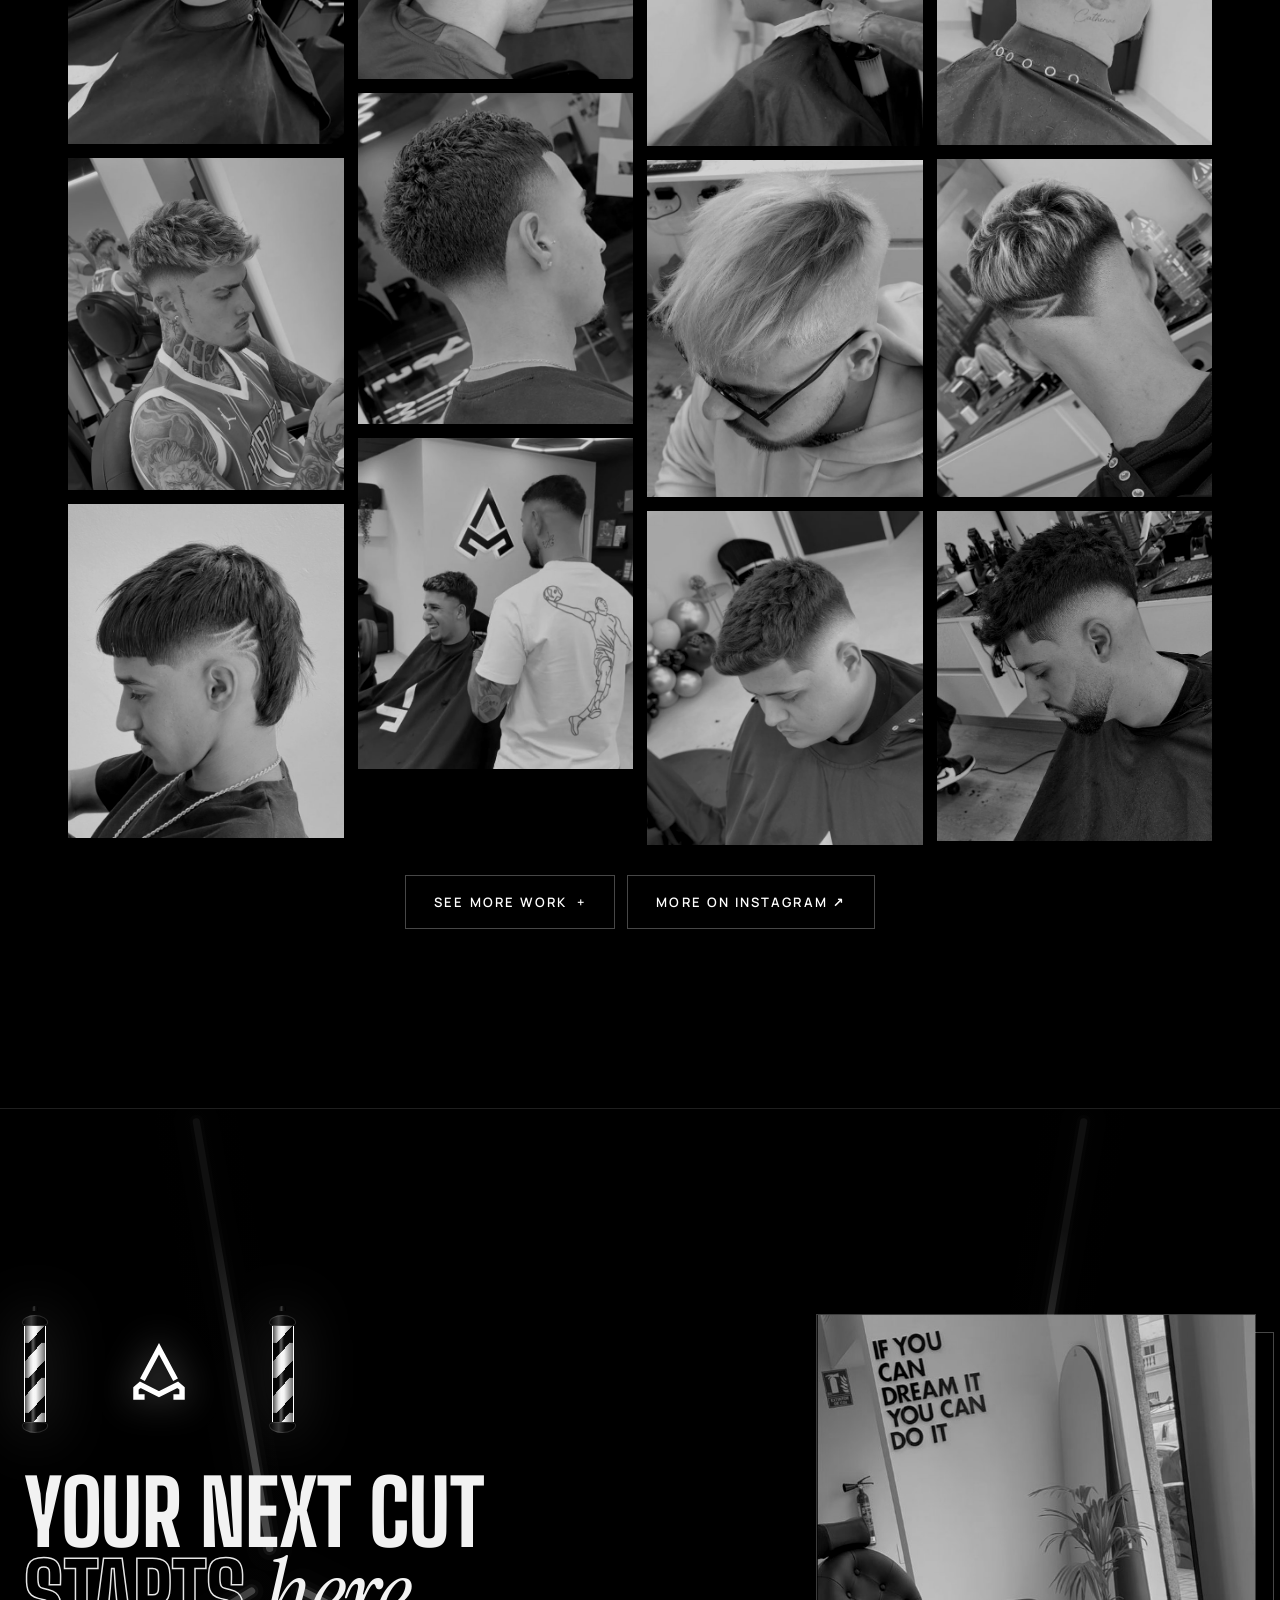
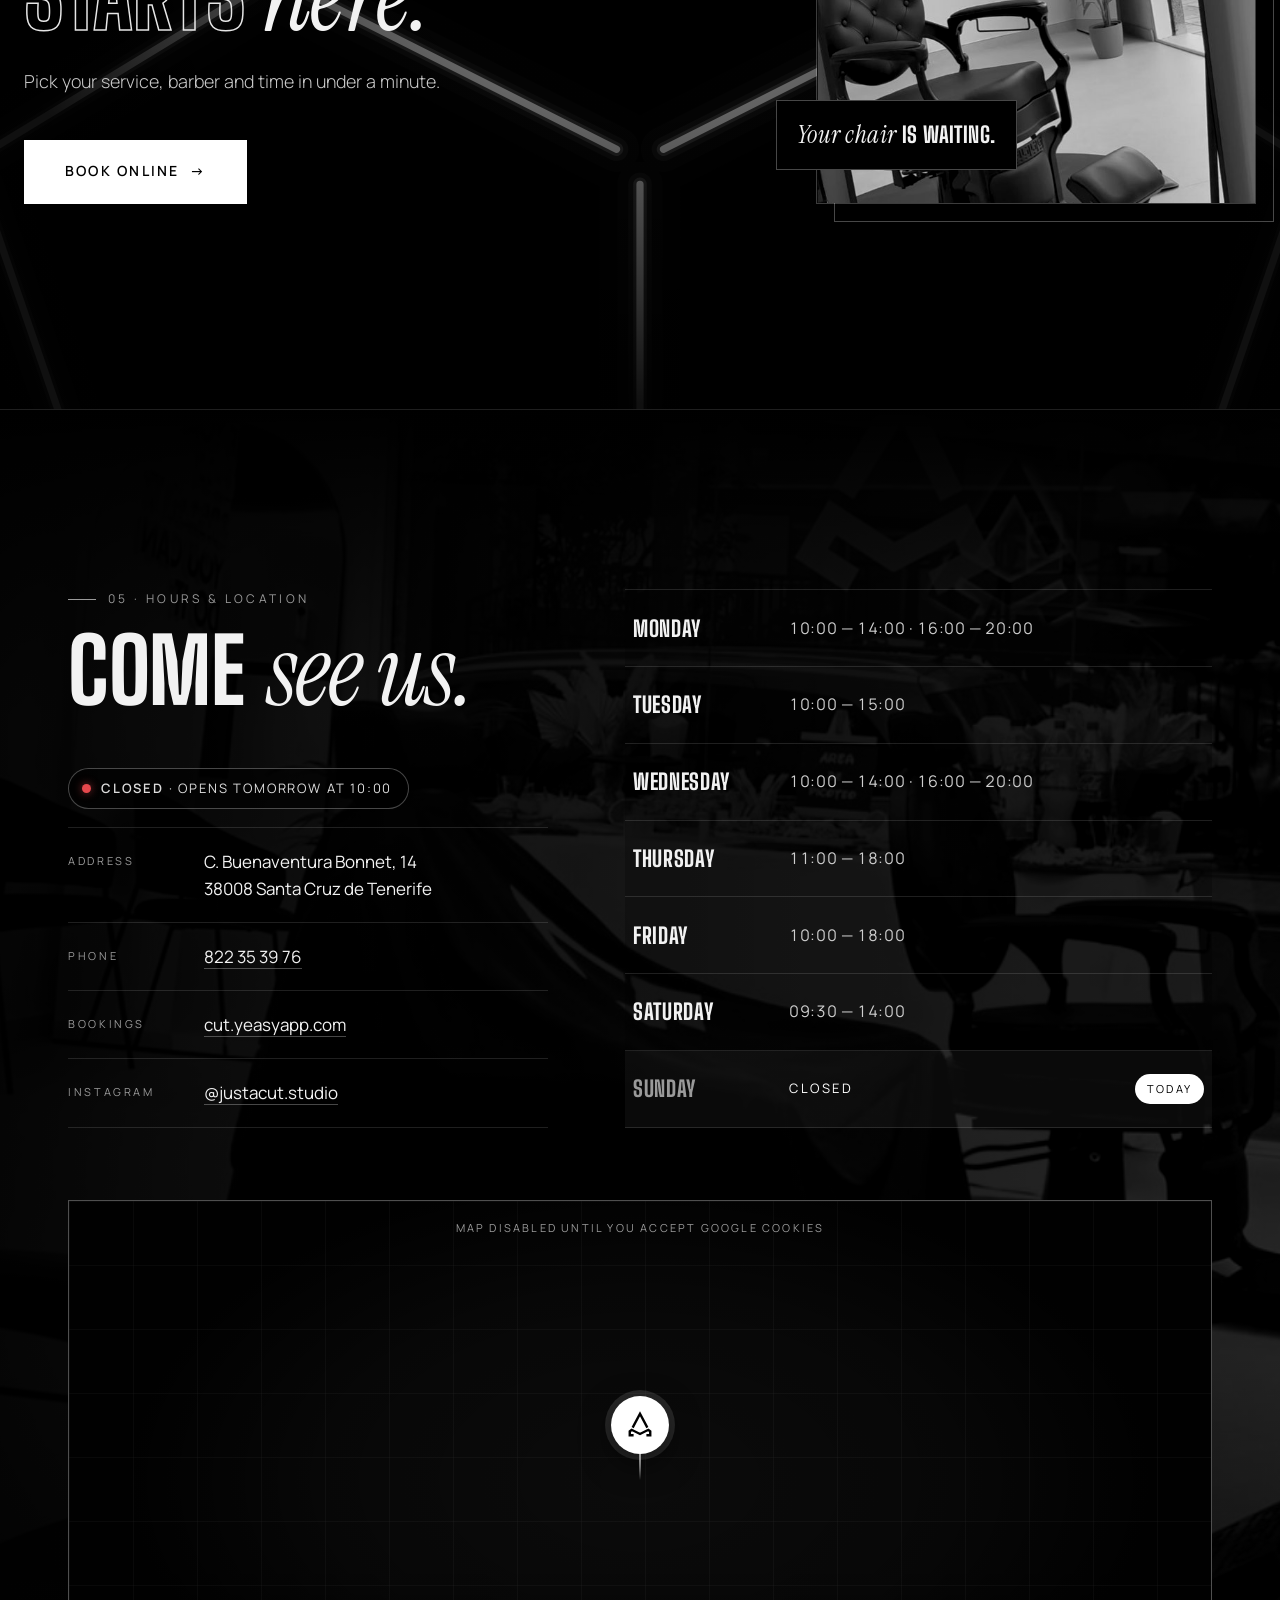
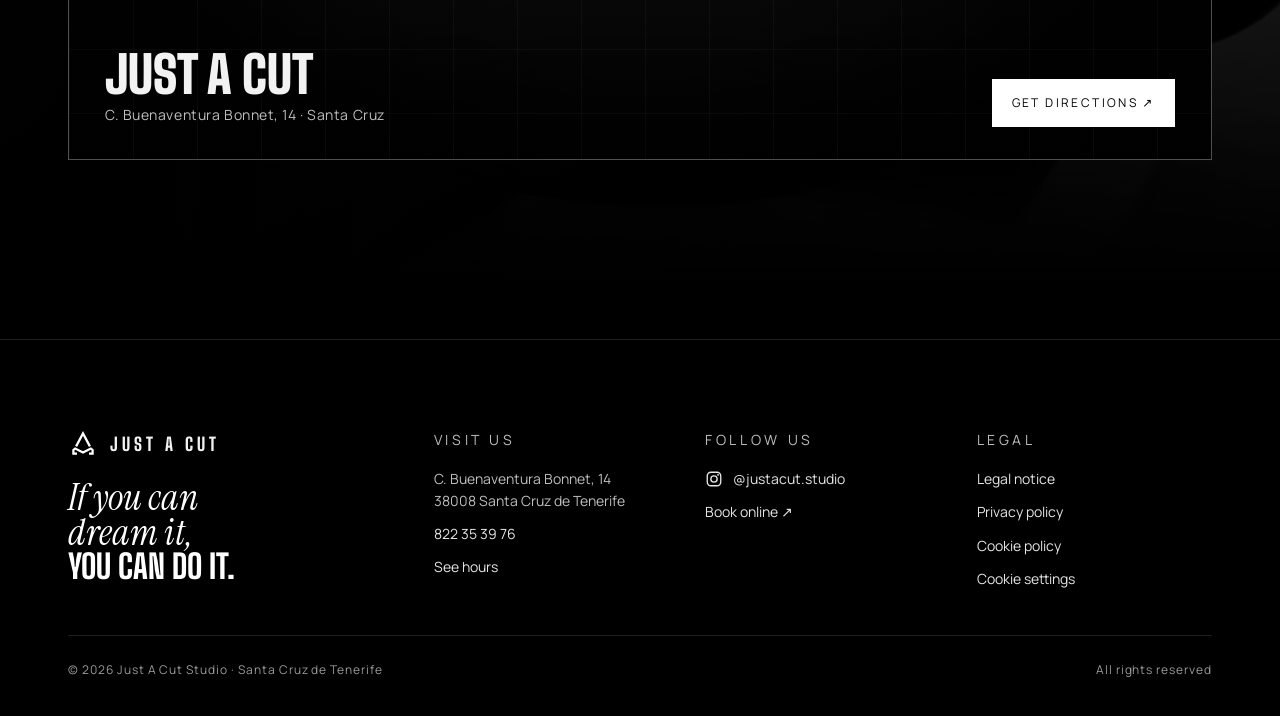
==== commit bbc3d561: "Professional link preview: custom OG image and meta tags" ====
--- a/index.html
+++ b/index.html
@@ -6,9 +6,23 @@
   <title>Just A Cut · Barbería en Santa Cruz de Tenerife</title>
   <meta name="description" content="Just A Cut Studio. Barbería en Santa Cruz de Tenerife. Cortes, degradados y barba con precisión. Reserva tu cita online.">
   <meta name="theme-color" content="#000000">
-  <meta property="og:title" content="Just A Cut · Barbería en Tenerife">
-  <meta property="og:description" content="If you can dream it, you can do it. Reserva tu cita online.">
-  <meta property="og:image" content="assets/techo.png">
+  <link rel="canonical" href="https://just-a-cut-web.vercel.app/">
+  <meta property="og:type" content="website">
+  <meta property="og:site_name" content="Just A Cut Studio">
+  <meta property="og:locale" content="es_ES">
+  <meta property="og:url" content="https://just-a-cut-web.vercel.app/">
+  <meta property="og:title" content="Just A Cut · Barbería en Santa Cruz de Tenerife">
+  <meta property="og:description" content="Cortes, degradados y barba con Ali y Hamu en el centro de Santa Cruz. 5,0★ en 35 reseñas. Reserva tu cita online en menos de un minuto.">
+  <meta property="og:image" content="https://just-a-cut-web.vercel.app/assets/og.jpg">
+  <meta property="og:image:secure_url" content="https://just-a-cut-web.vercel.app/assets/og.jpg">
+  <meta property="og:image:type" content="image/jpeg">
+  <meta property="og:image:width" content="1200">
+  <meta property="og:image:height" content="630">
+  <meta property="og:image:alt" content="Just A Cut, barbería en Santa Cruz de Tenerife: Ali y Hamu delante del logo del estudio">
+  <meta name="twitter:card" content="summary_large_image">
+  <meta name="twitter:title" content="Just A Cut · Barbería en Santa Cruz de Tenerife">
+  <meta name="twitter:description" content="Cortes, degradados y barba con Ali y Hamu en el centro de Santa Cruz. 5,0★ en 35 reseñas. Reserva tu cita online en menos de un minuto.">
+  <meta name="twitter:image" content="https://just-a-cut-web.vercel.app/assets/og.jpg">
   <script src="i18n.js"></script>
   <link rel="icon" href="assets/logo.svg" type="image/svg+xml">
   <link rel="preconnect" href="https://fonts.googleapis.com">
--- a/styles.css
+++ b/styles.css
@@ -1072,3 +1072,89 @@
 html[lang="ar"] .h2 .t-serif { font-weight: 500; }
 /* el logotipo y las marcas siempre de izquierda a derecha */
 html[dir="rtl"] .sign-row, html[dir="rtl"] .nav-brand, html[dir="rtl"] .intro { direction: ltr; }
+
+/* =========================================================
+   MÓVIL COMPACTO: menos scroll, todo más ajustado
+   ========================================================= */
+@media (max-width: 700px) {
+  .section { padding: 64px 0; }
+  .section-head { margin-bottom: 28px; }
+  .h2 { font-size: clamp(38px, 11vw, 52px); }
+
+  /* Servicios: nombre y precio en una línea, descripción y botón debajo */
+  .services-head { margin-bottom: 22px; }
+  .services-aside .btn { display: none; }
+  .services-aside p { margin-bottom: 0; }
+  .service-group { margin-top: 26px; padding-bottom: 8px; }
+  .service, .service:nth-child(n) {
+    grid-template-columns: 1fr auto; grid-template-areas: "name price" "desc cta";
+    gap: 6px 14px; padding: 16px 0; align-items: center;
+  }
+  .service-num, .service-thumb { display: none; }
+  .service > div { display: contents; }
+  .service h3 { grid-area: name; font-size: 26px; margin: 0; }
+  .service p { grid-area: desc; font-size: 13px; line-height: 1.45; }
+  .service-price { grid-area: price; font-size: 24px; }
+  .service-cta { grid-area: cta; padding: 8px 12px; font-size: 10px; align-self: end; white-space: nowrap; }
+  .service:hover h3 { transform: none; }
+  .note { margin-top: 18px; font-size: 12px; }
+
+  /* Quiénes somos: foto más baja y fichas de barbero en dos columnas */
+  .team-photo { max-width: 100%; padding: 0 0 12px 12px; }
+  .team-photo .tilt-inner { aspect-ratio: 4 / 3.4; }
+  .barbers { grid-template-columns: 1fr 1fr; gap: 10px; margin-bottom: 0; }
+  .barber { padding: 16px 14px 14px; }
+  .studio-cta { display: none; }
+  .team-stats { margin-bottom: 18px; }
+
+  /* Ali y Hamu: fotos en dos columnas, redes compactas */
+  .barber-grid { gap: 26px; }
+  .barber-media { padding: 0; display: grid; grid-template-columns: 1.25fr 1fr; gap: 8px; }
+  .barber-portrait, .barber-action { position: relative; width: auto; aspect-ratio: 4 / 5; border: 1px solid var(--line-strong); outline: 0; }
+  .barber-social { gap: 8px; margin-bottom: 18px; }
+  .barber-social a { padding: 11px 12px; gap: 0 10px; }
+  .barber-social em { font-size: 13px; }
+  .barber-cuts { margin-top: 28px; }
+  .shots.shots-row { grid-auto-columns: 42vw; gap: 8px; }
+
+  /* Historia: carrusel horizontal */
+  .story-list { display: grid; grid-auto-flow: column; grid-template-columns: none; grid-auto-columns: 74vw; gap: 12px; overflow-x: auto; scroll-snap-type: x mandatory; margin: 24px calc(var(--gutter) * -1) 0; padding: 0 var(--gutter) 10px; scrollbar-width: none; }
+  .story-list::-webkit-scrollbar { display: none; }
+  .story-item { scroll-snap-align: start; }
+  .story-item figure { aspect-ratio: 4 / 3; margin-bottom: 12px; }
+  .story-item p { font-size: 13px; }
+
+  /* Lema y experiencia */
+  .quote { padding: 72px 0; }
+
+  /* Galería: rejilla de 3 columnas y 9 fotos al principio */
+  .shots:not(.shots-row) { columns: auto; display: grid; grid-template-columns: repeat(3, 1fr); gap: 4px; }
+  .shots:not(.shots-row) .shot { margin: 0; aspect-ratio: 1; }
+  .shots:not(.shots-row) .shot-bw { height: 100%; object-fit: cover; }
+  .shots:not(.shots-row) .shot:nth-child(n+10) { display: none; }
+  .shots.show-all:not(.shots-row) .shot:nth-child(n+10) { display: block; }
+  .shot figcaption { display: none; }
+  .shots-foot { margin-top: 18px; gap: 8px; }
+
+  /* Reservar: la silla al lado del texto, pequeña */
+  .cta-band { padding: 64px 0; }
+  .cta-chair { width: min(230px, 62vw); margin-top: 32px; }
+  .cta-chair figcaption { font-size: 18px; margin-top: 10px; }
+
+  /* Horario y ubicación: filas compactas y mapa más bajo */
+  .info > div { padding: 10px 0; }
+  .hours-row, .visit-hours .hours-row { grid-template-columns: 1fr auto auto; padding: 10px 8px; gap: 10px; }
+  .hours-day { font-size: 16px; }
+  .hours-time { grid-column: auto; font-size: 12.5px; text-align: end; }
+  .hours-today { grid-column: auto; grid-row: auto; }
+  .map-card { height: 240px; }
+
+  .barber-sec.is-flip .barber-media { padding: 0; }
+  .barber-sec .barber-action, .barber-sec.is-flip .barber-action { position: relative; left: auto; right: auto; aspect-ratio: auto; height: 100%; }
+  .cape-sec { min-height: 92svh; }
+  .map-off { top: 70px; }
+
+  /* Footer en dos columnas */
+  .footer-grid { grid-template-columns: 1fr 1fr; gap: 26px 18px; padding-bottom: 28px; }
+  .footer-brand { grid-column: 1 / -1; }
+}
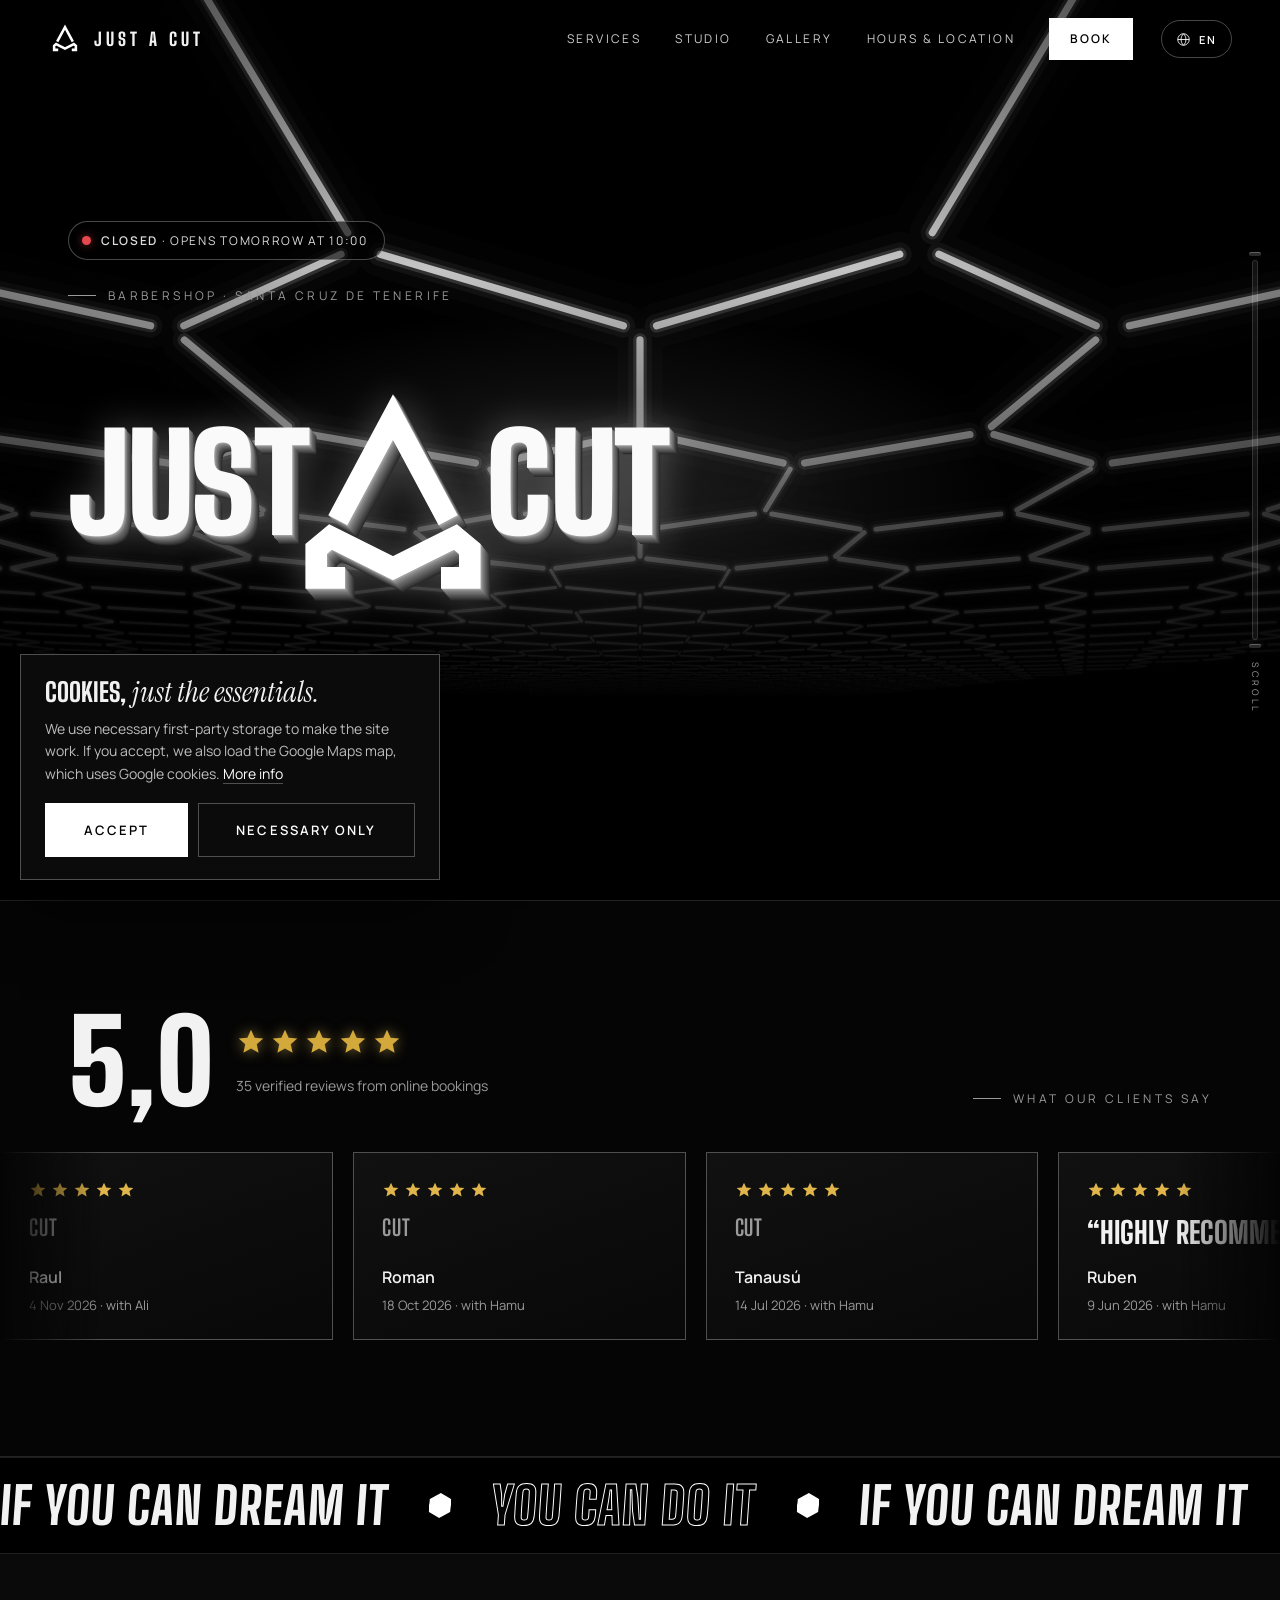
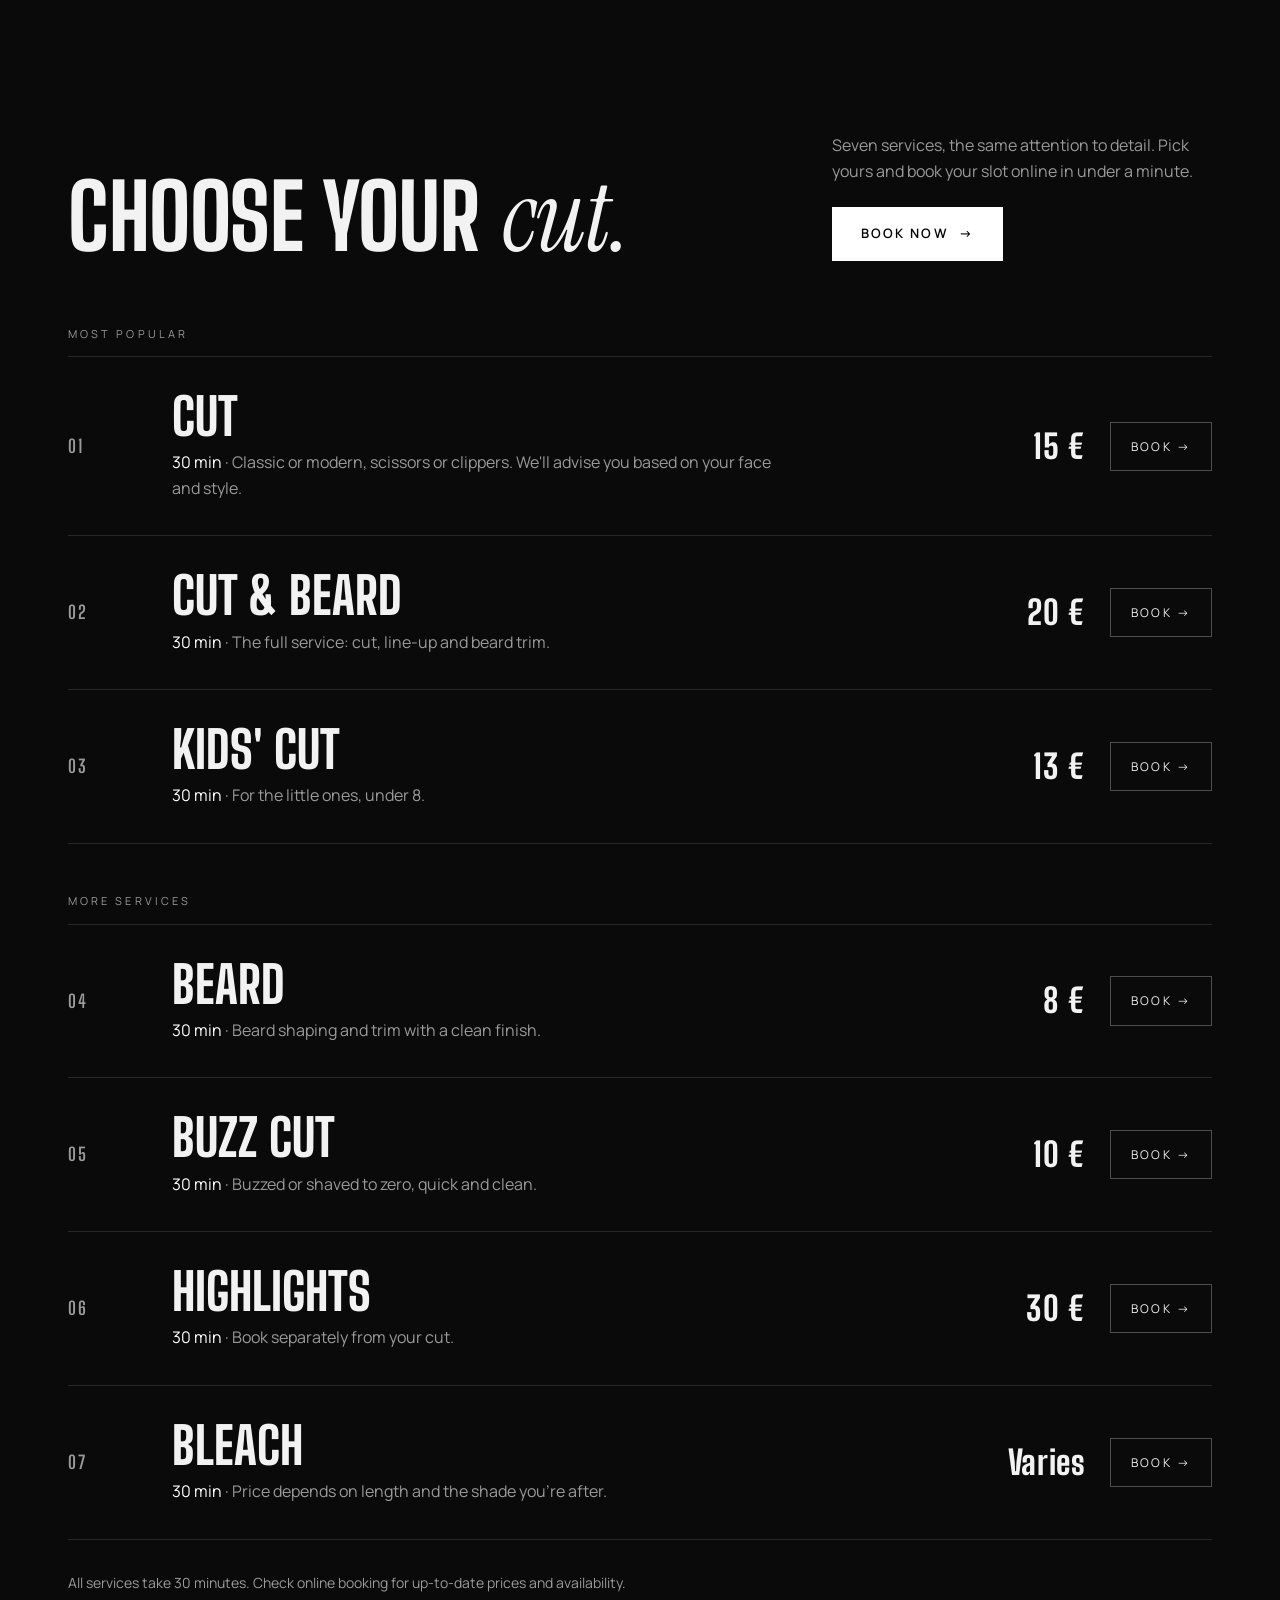
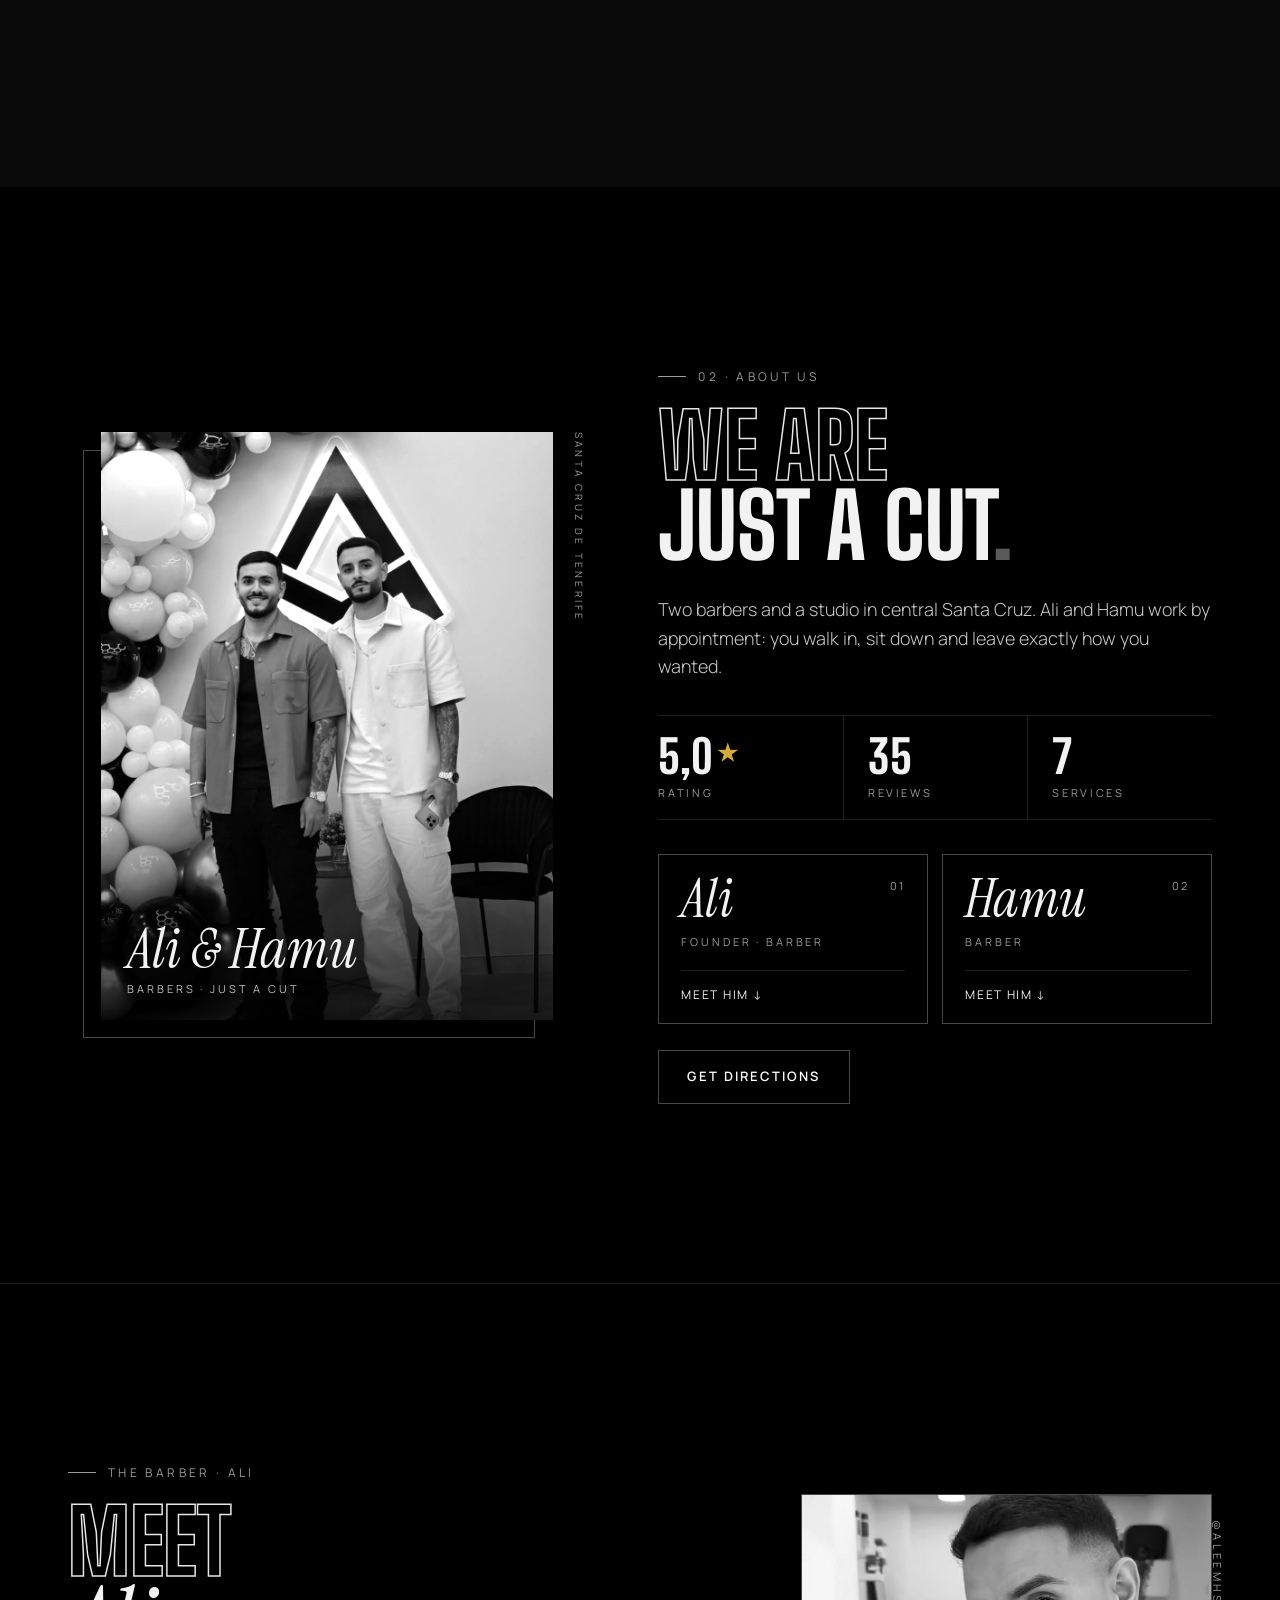
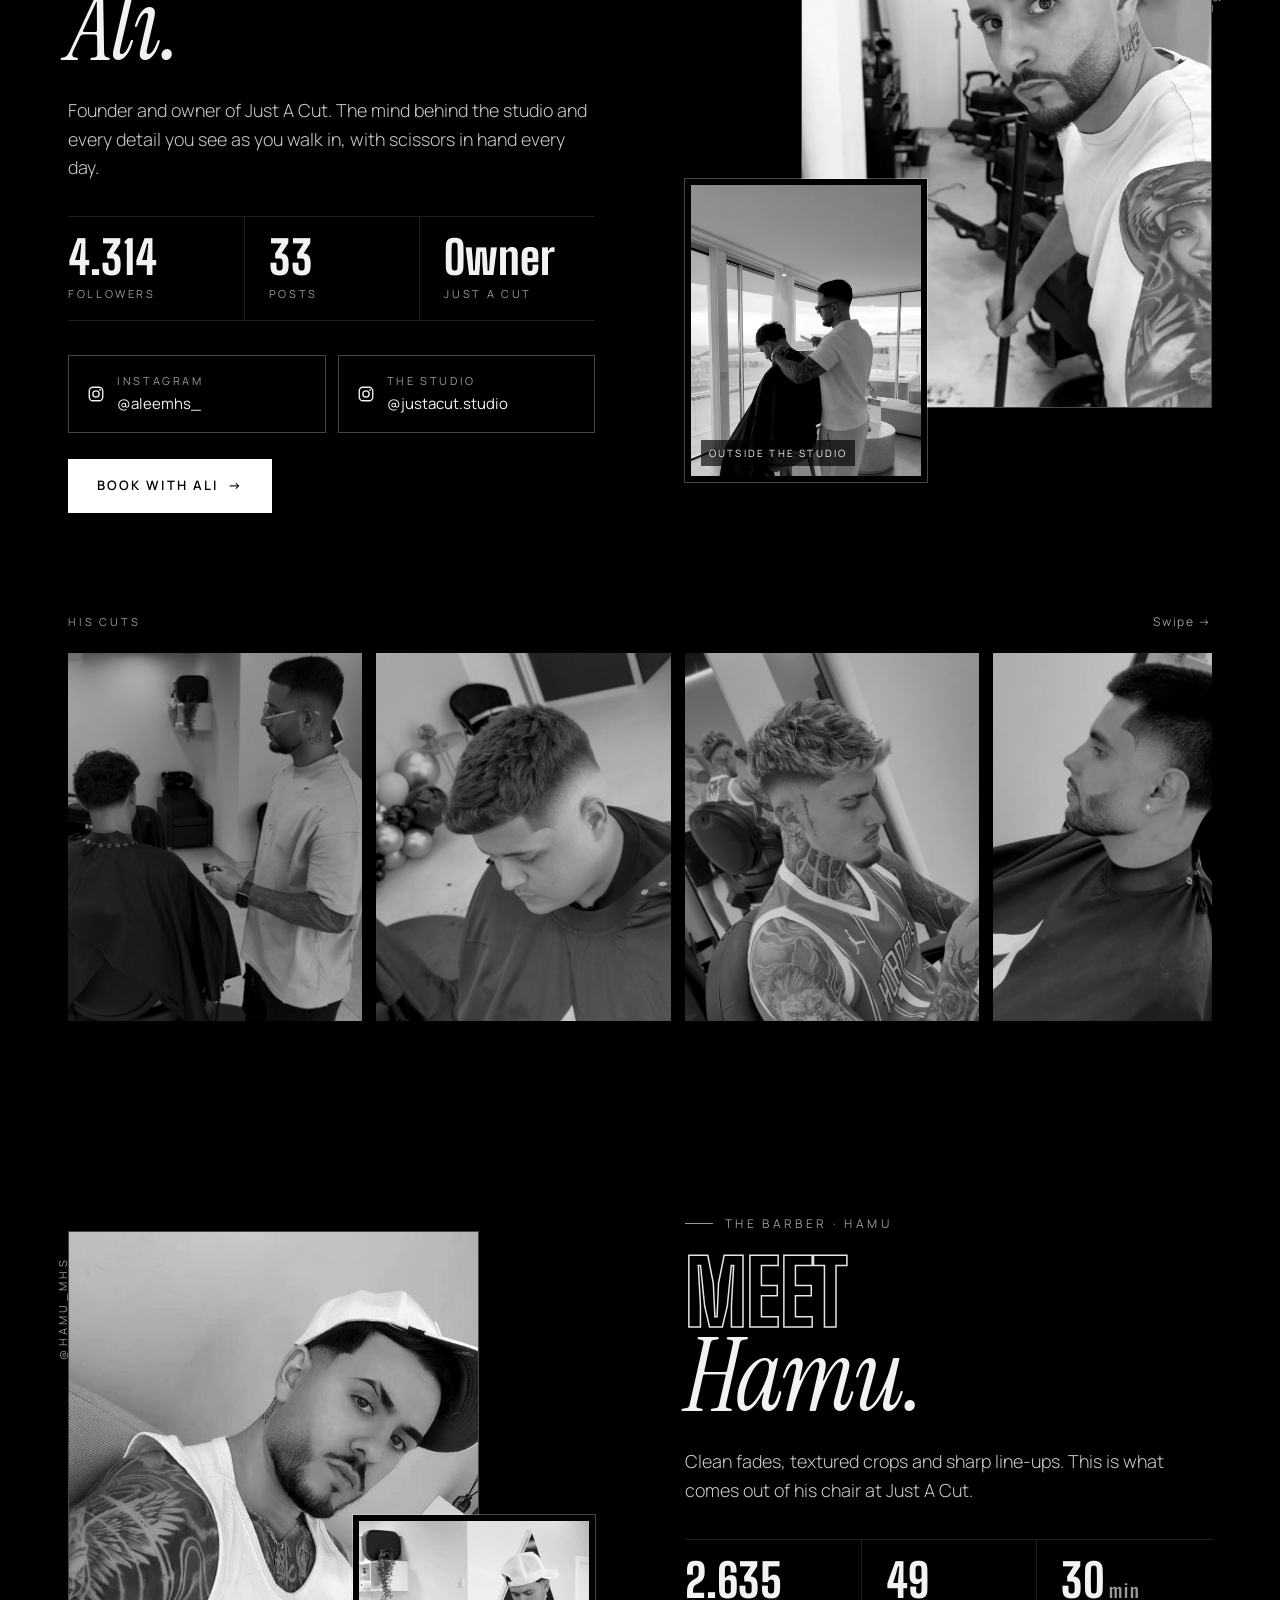
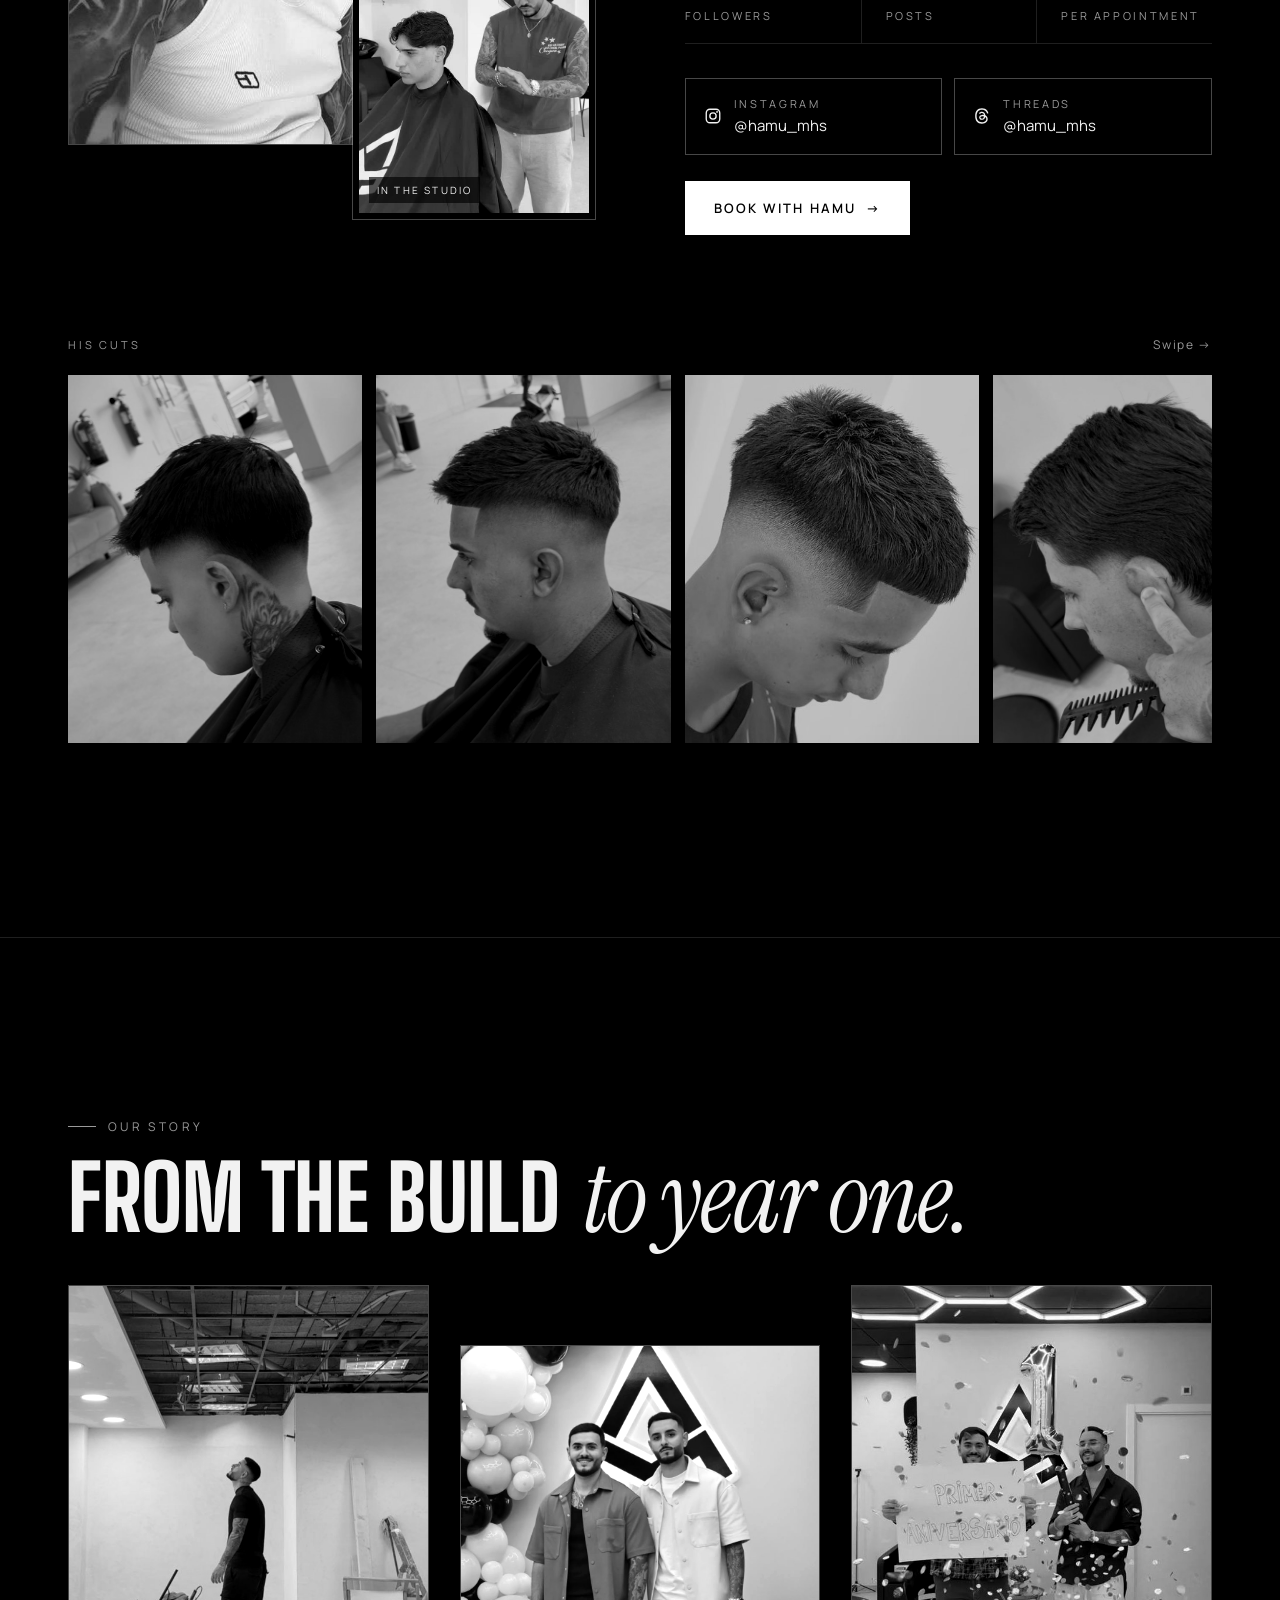
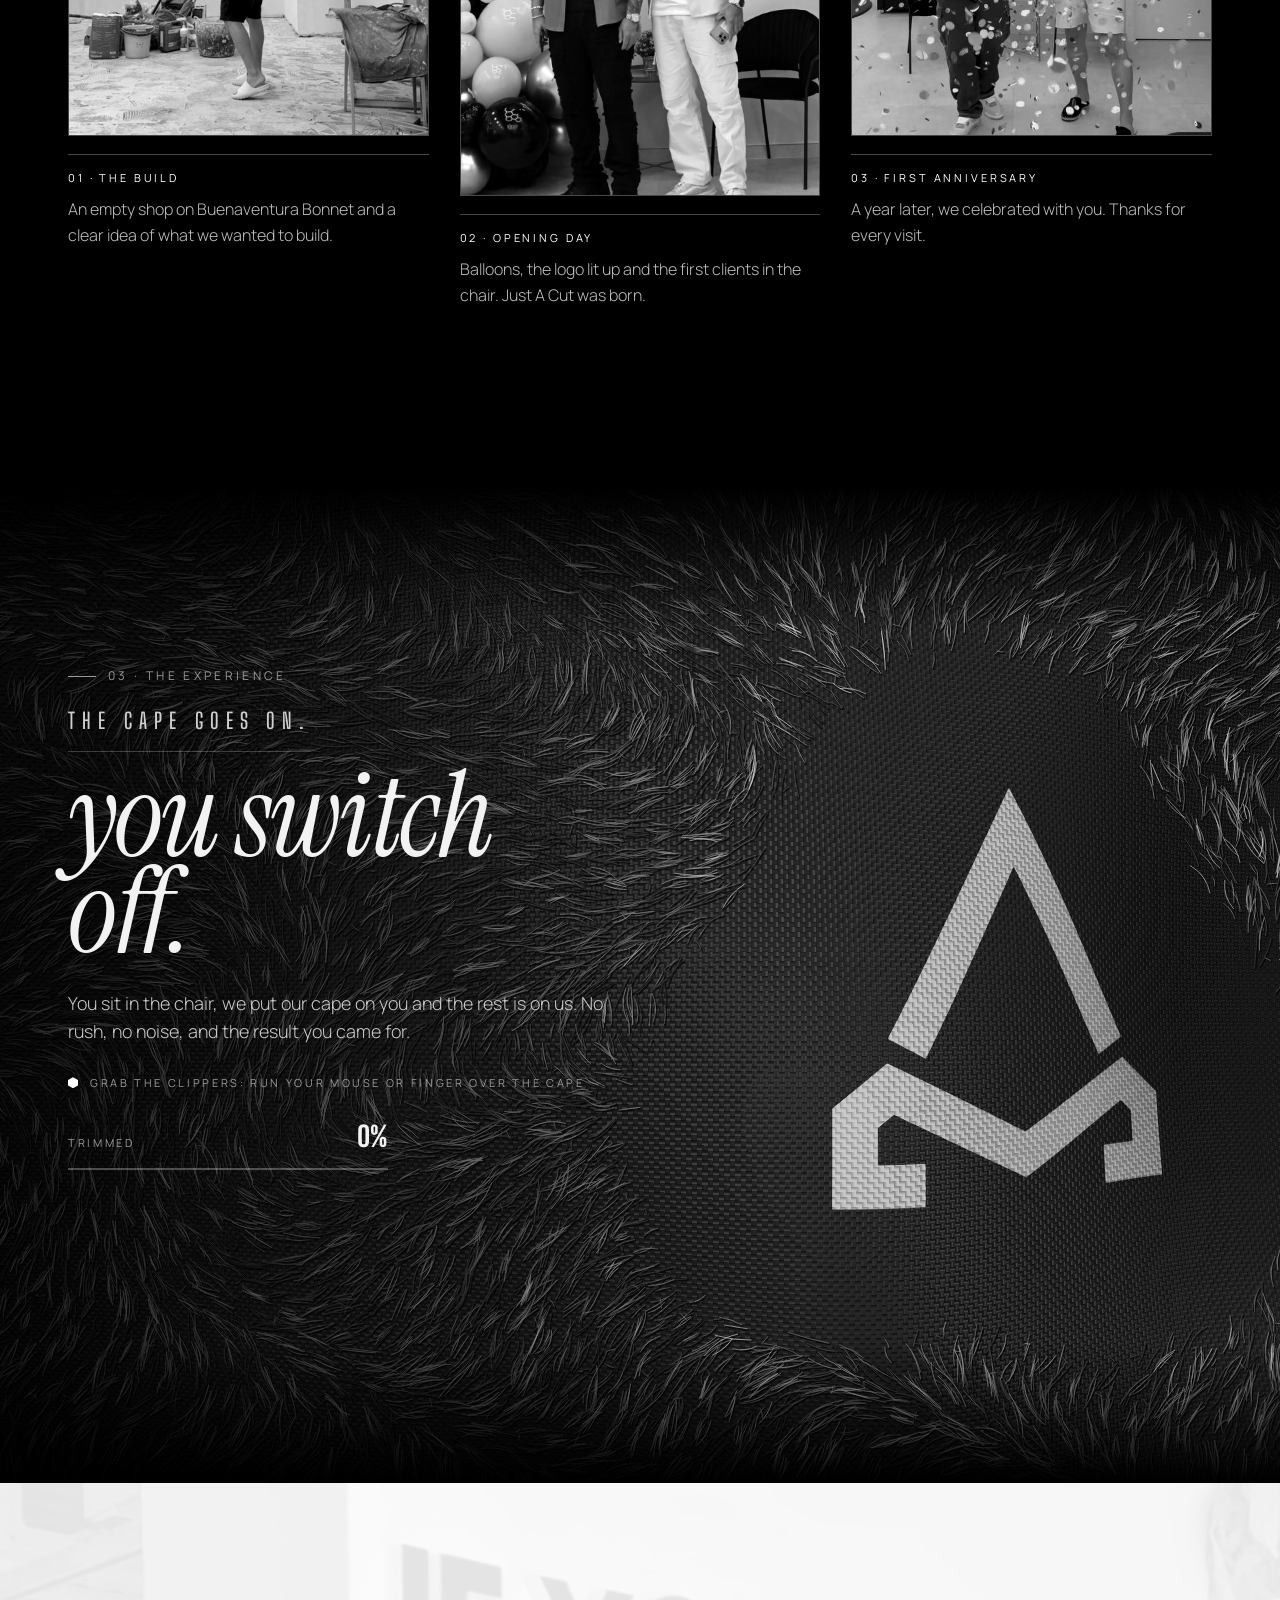
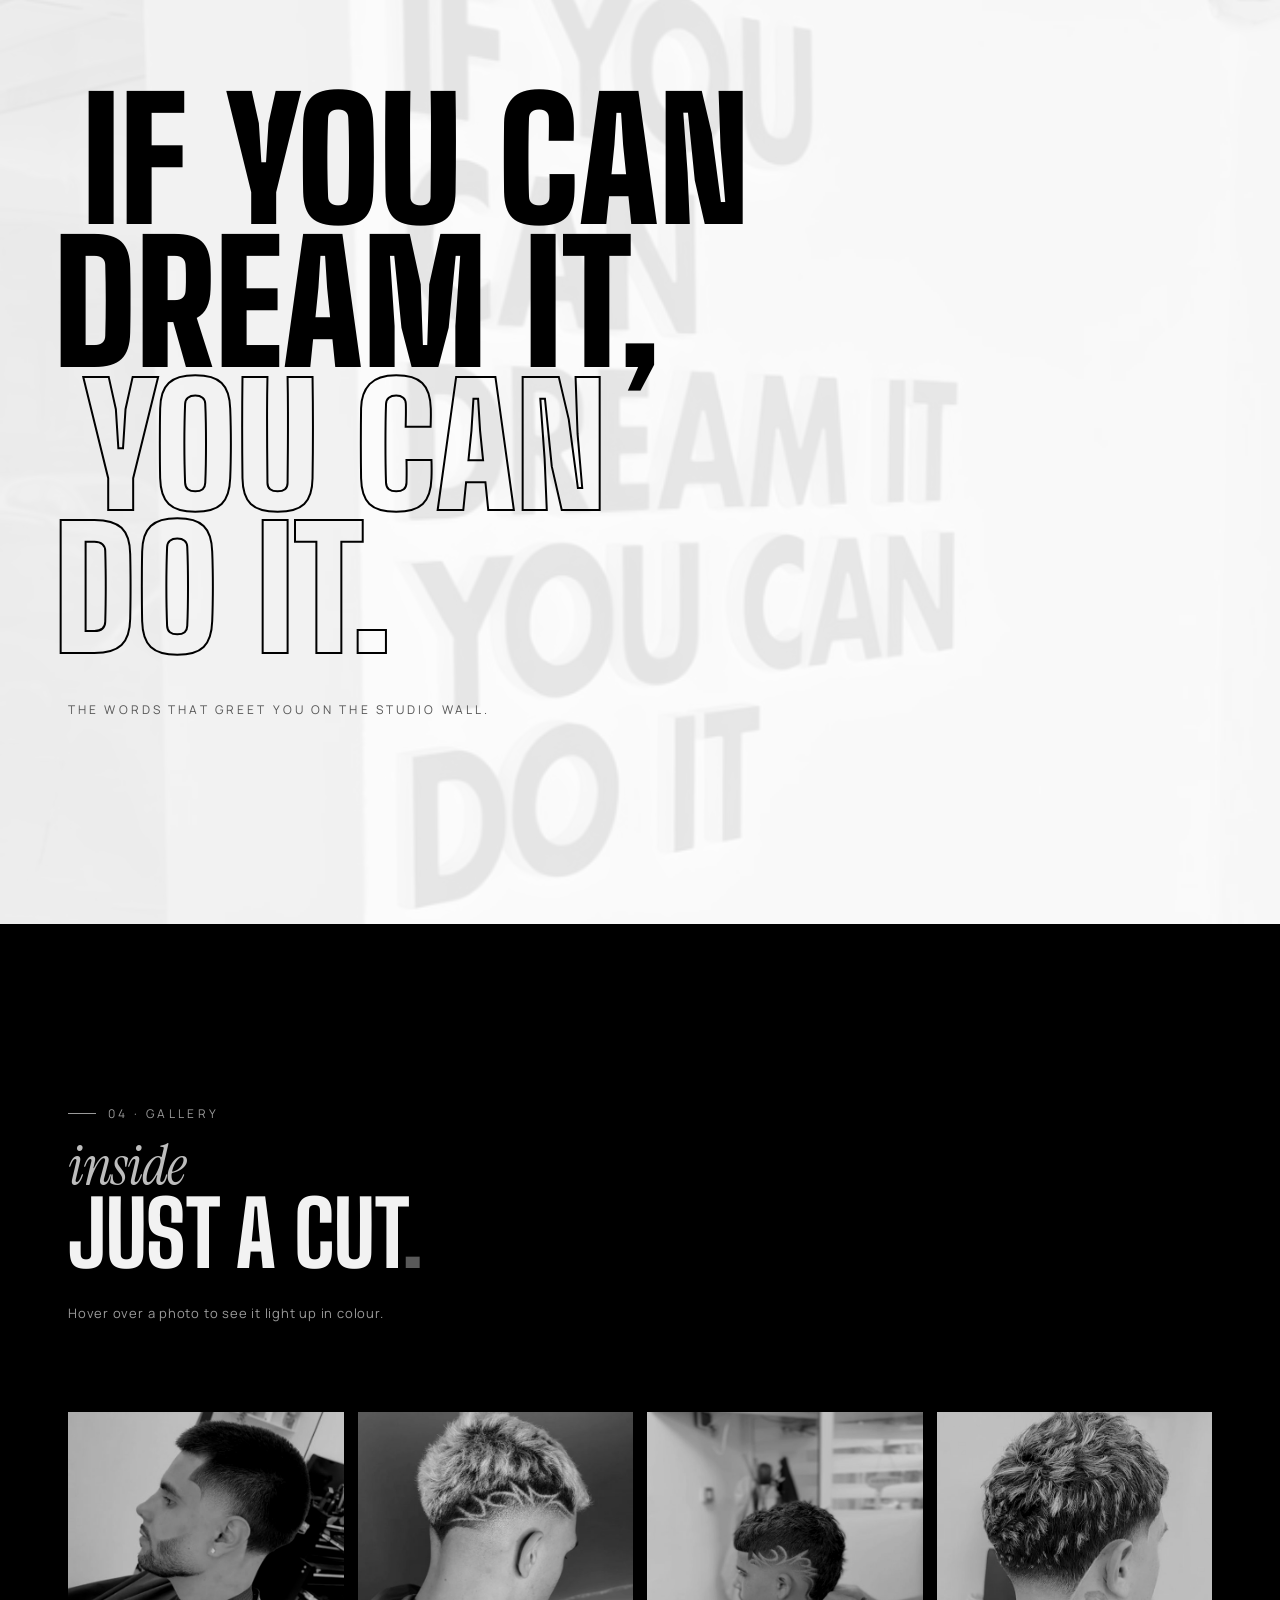
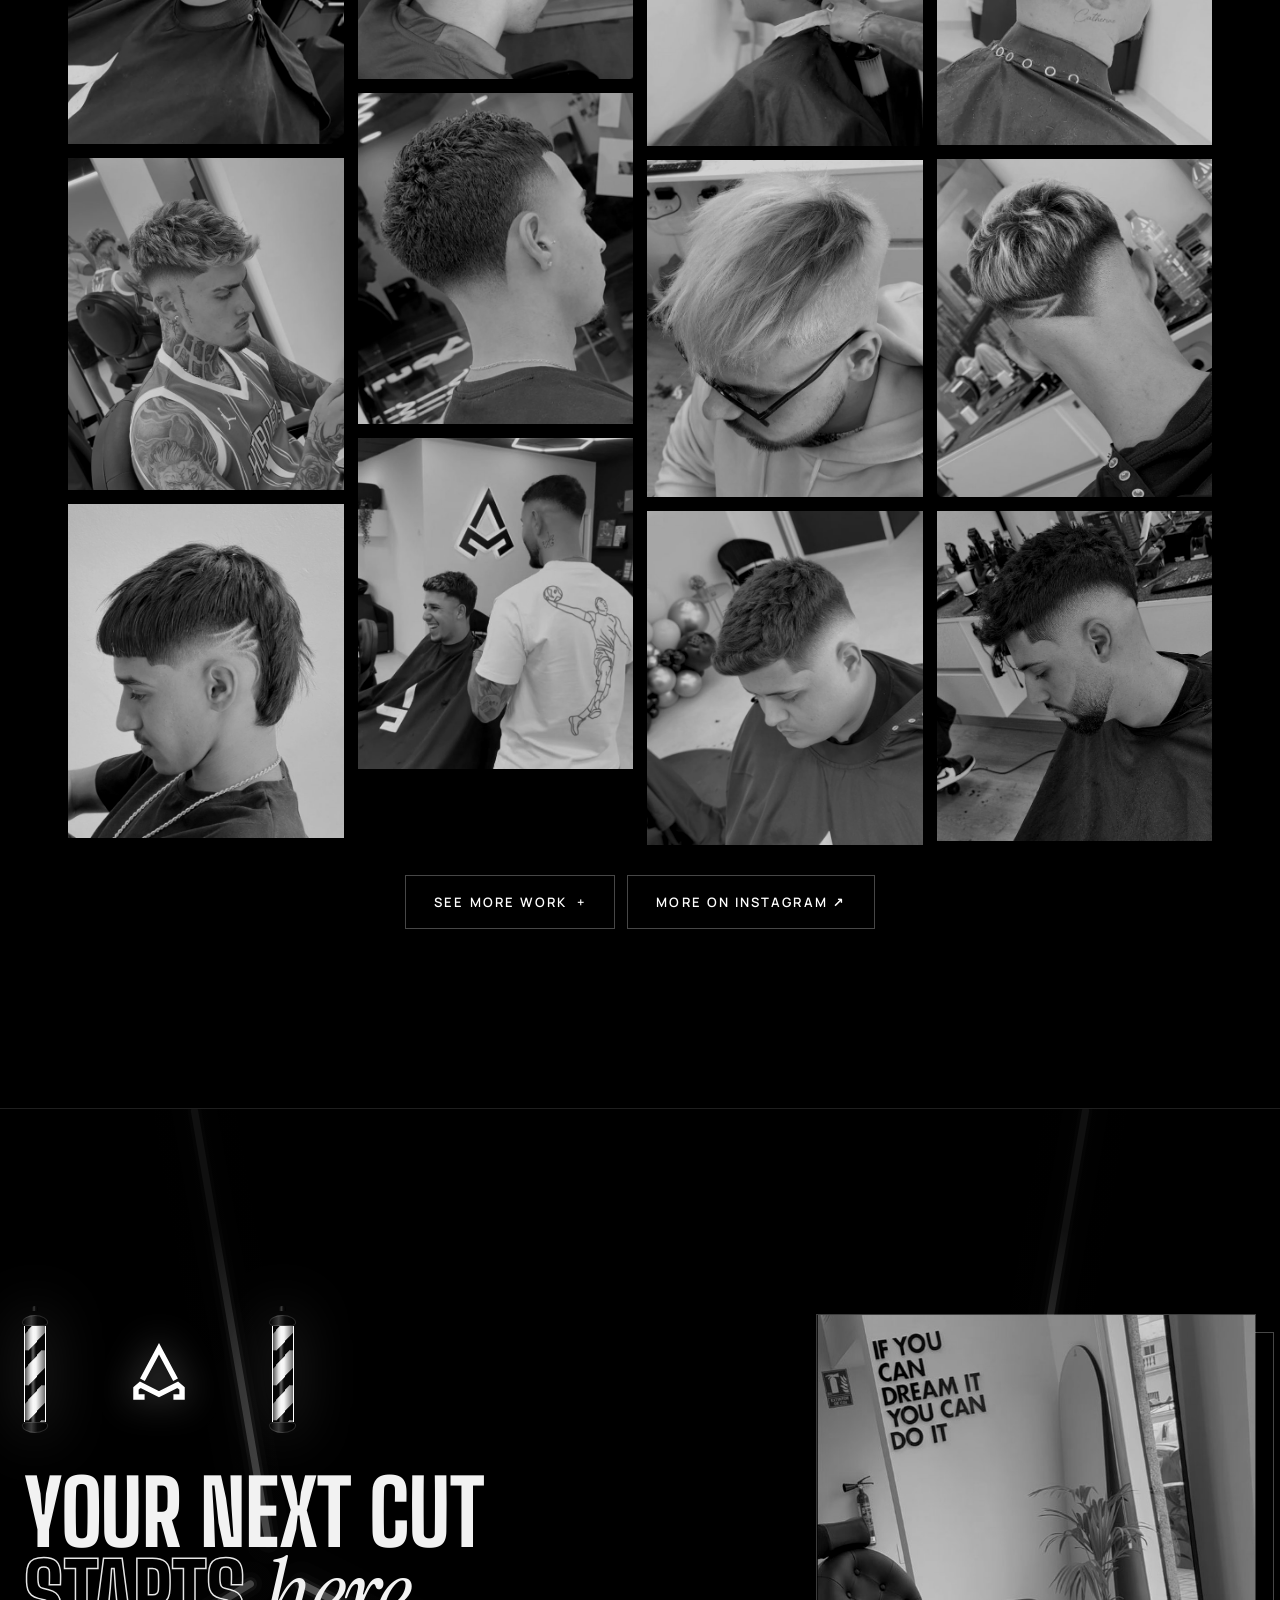
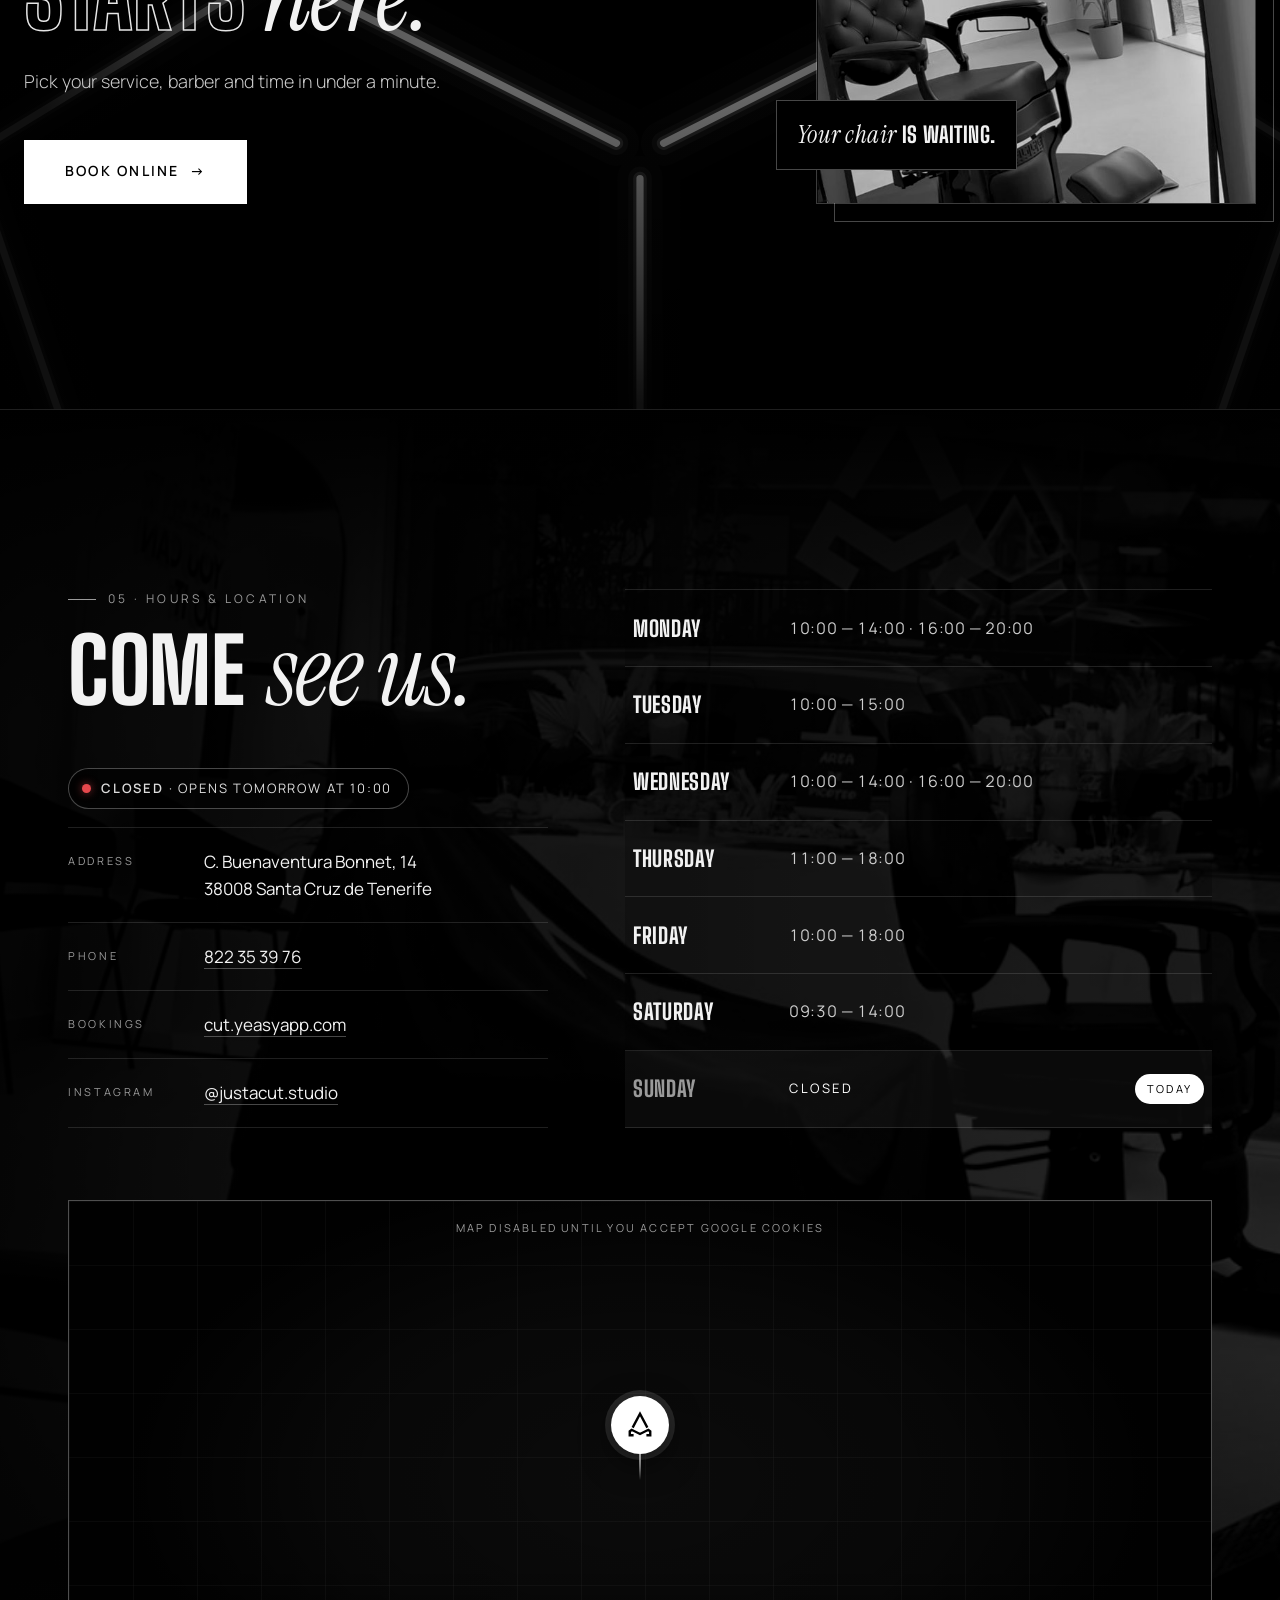
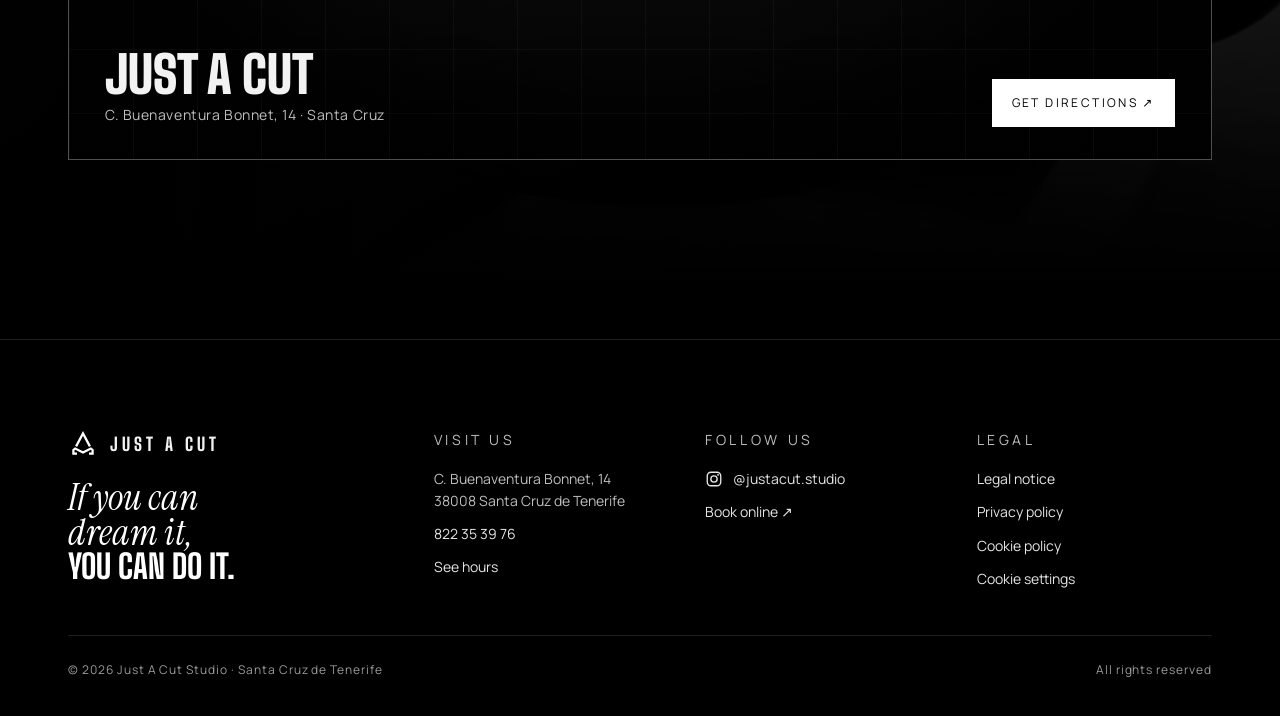
==== commit b49d0413: "Link preview: logo instead of photo" ====
--- a/index.html
+++ b/index.html
@@ -13,16 +13,16 @@
   <meta property="og:url" content="https://just-a-cut-web.vercel.app/">
   <meta property="og:title" content="Just A Cut · Barbería en Santa Cruz de Tenerife">
   <meta property="og:description" content="Cortes, degradados y barba con Ali y Hamu en el centro de Santa Cruz. 5,0★ en 35 reseñas. Reserva tu cita online en menos de un minuto.">
-  <meta property="og:image" content="https://just-a-cut-web.vercel.app/assets/og.jpg">
-  <meta property="og:image:secure_url" content="https://just-a-cut-web.vercel.app/assets/og.jpg">
+  <meta property="og:image" content="https://just-a-cut-web.vercel.app/assets/og-logo.jpg">
+  <meta property="og:image:secure_url" content="https://just-a-cut-web.vercel.app/assets/og-logo.jpg">
   <meta property="og:image:type" content="image/jpeg">
   <meta property="og:image:width" content="1200">
   <meta property="og:image:height" content="630">
-  <meta property="og:image:alt" content="Just A Cut, barbería en Santa Cruz de Tenerife: Ali y Hamu delante del logo del estudio">
+  <meta property="og:image:alt" content="Logo de Just A Cut, barbería en Santa Cruz de Tenerife">
   <meta name="twitter:card" content="summary_large_image">
   <meta name="twitter:title" content="Just A Cut · Barbería en Santa Cruz de Tenerife">
   <meta name="twitter:description" content="Cortes, degradados y barba con Ali y Hamu en el centro de Santa Cruz. 5,0★ en 35 reseñas. Reserva tu cita online en menos de un minuto.">
-  <meta name="twitter:image" content="https://just-a-cut-web.vercel.app/assets/og.jpg">
+  <meta name="twitter:image" content="https://just-a-cut-web.vercel.app/assets/og-logo.jpg">
   <script src="i18n.js"></script>
   <link rel="icon" href="assets/logo.svg" type="image/svg+xml">
   <link rel="preconnect" href="https://fonts.googleapis.com">
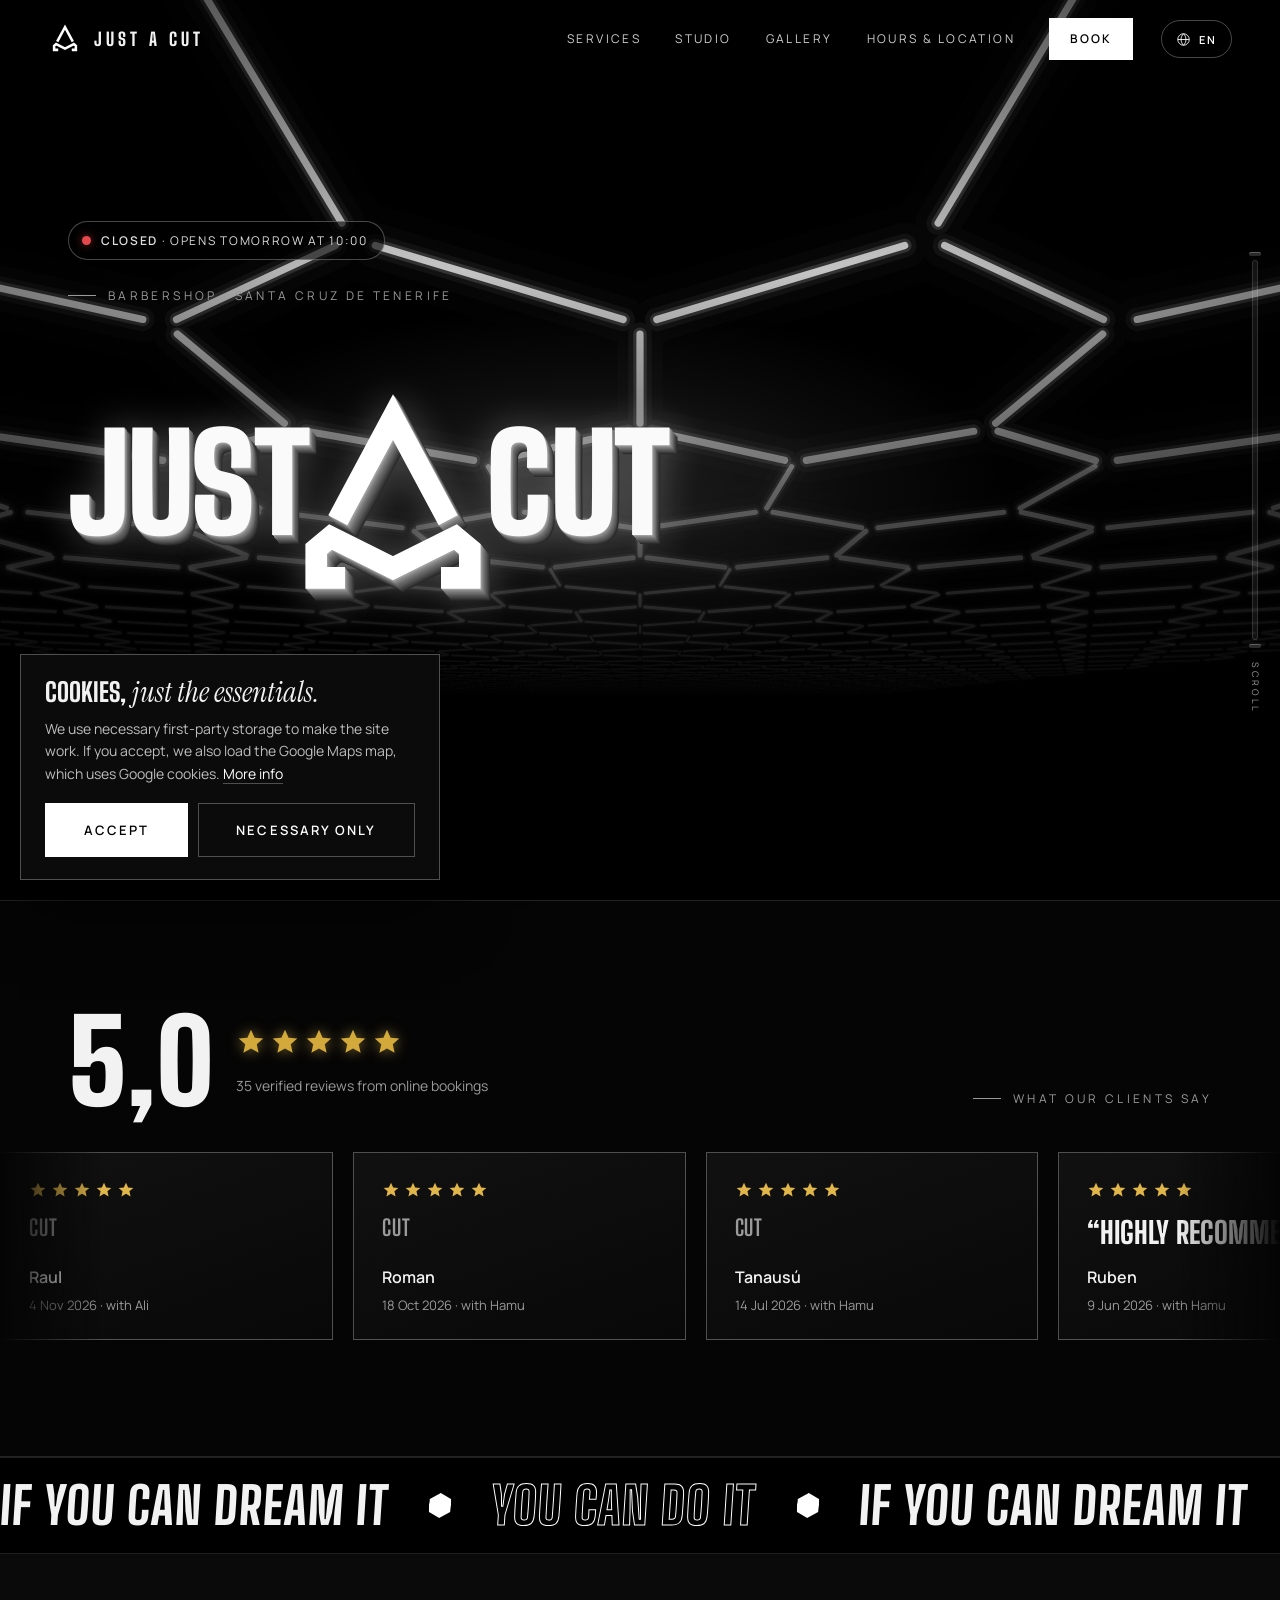
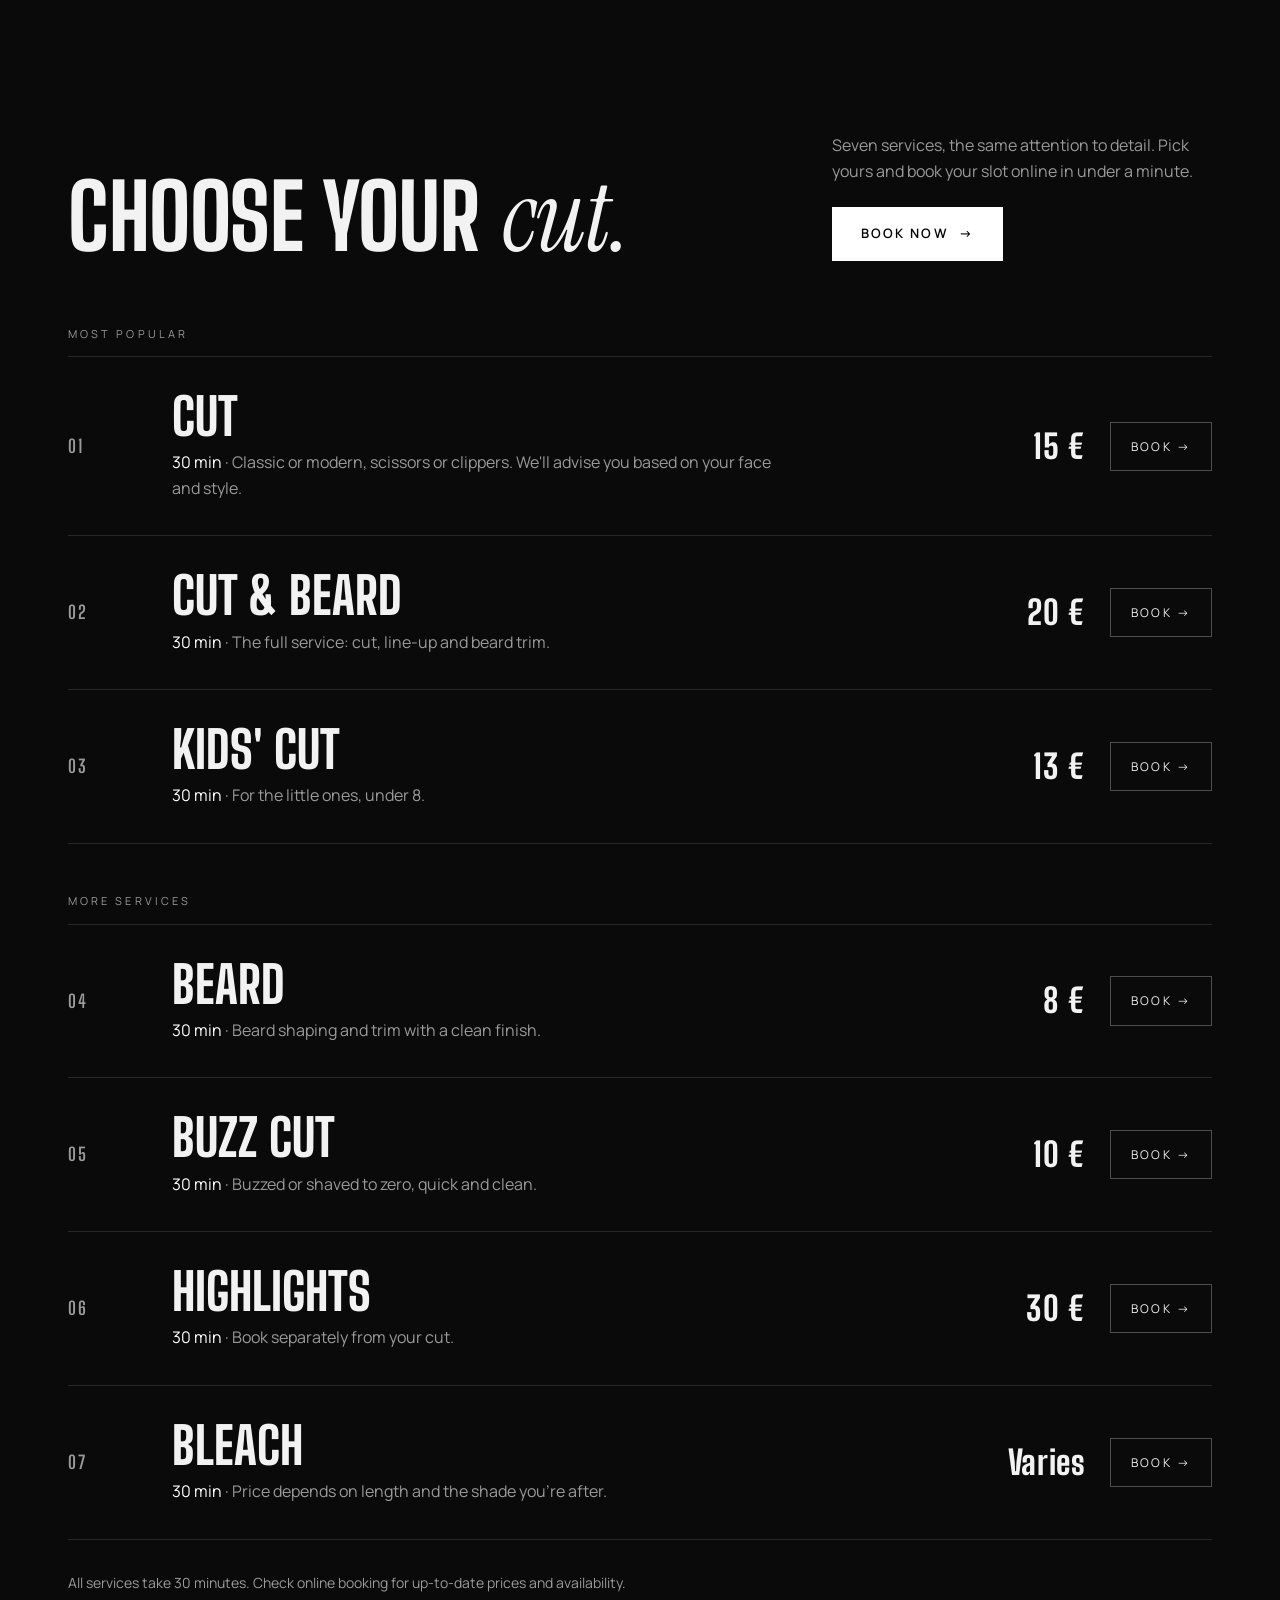
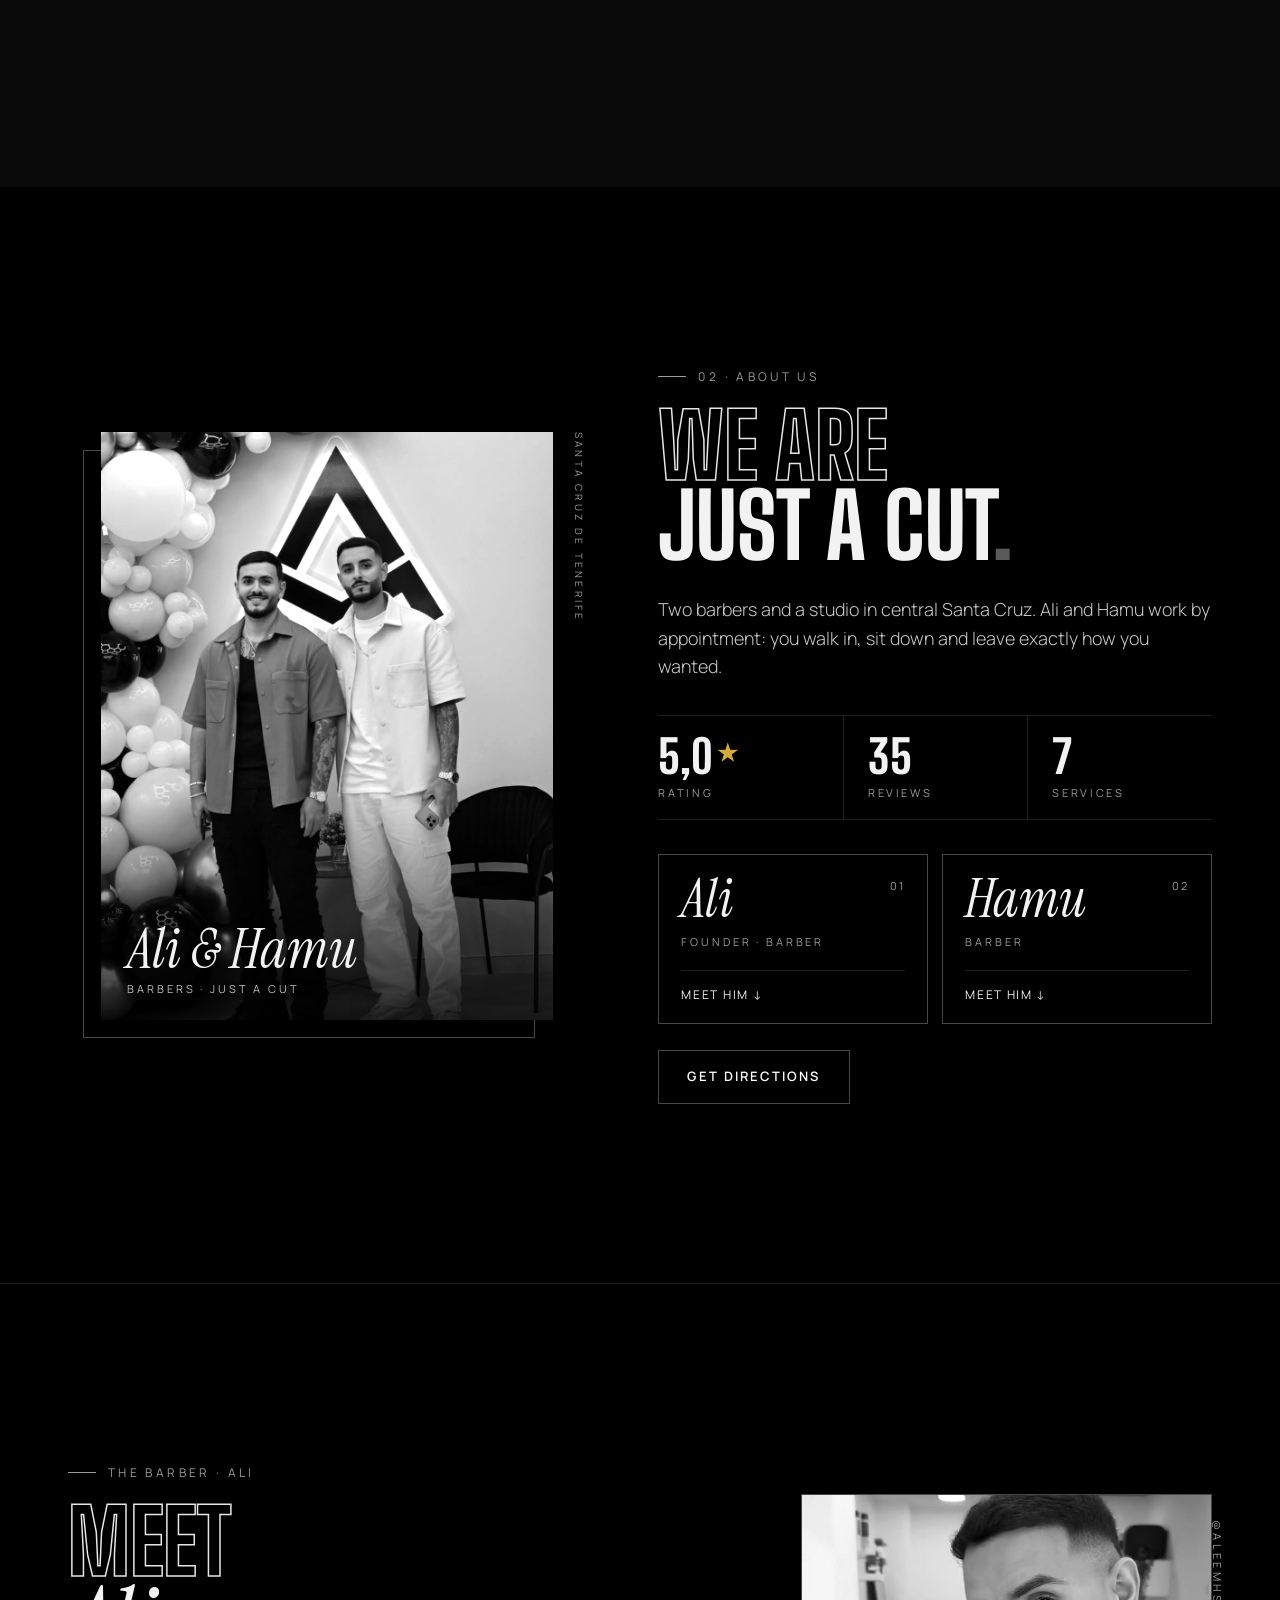
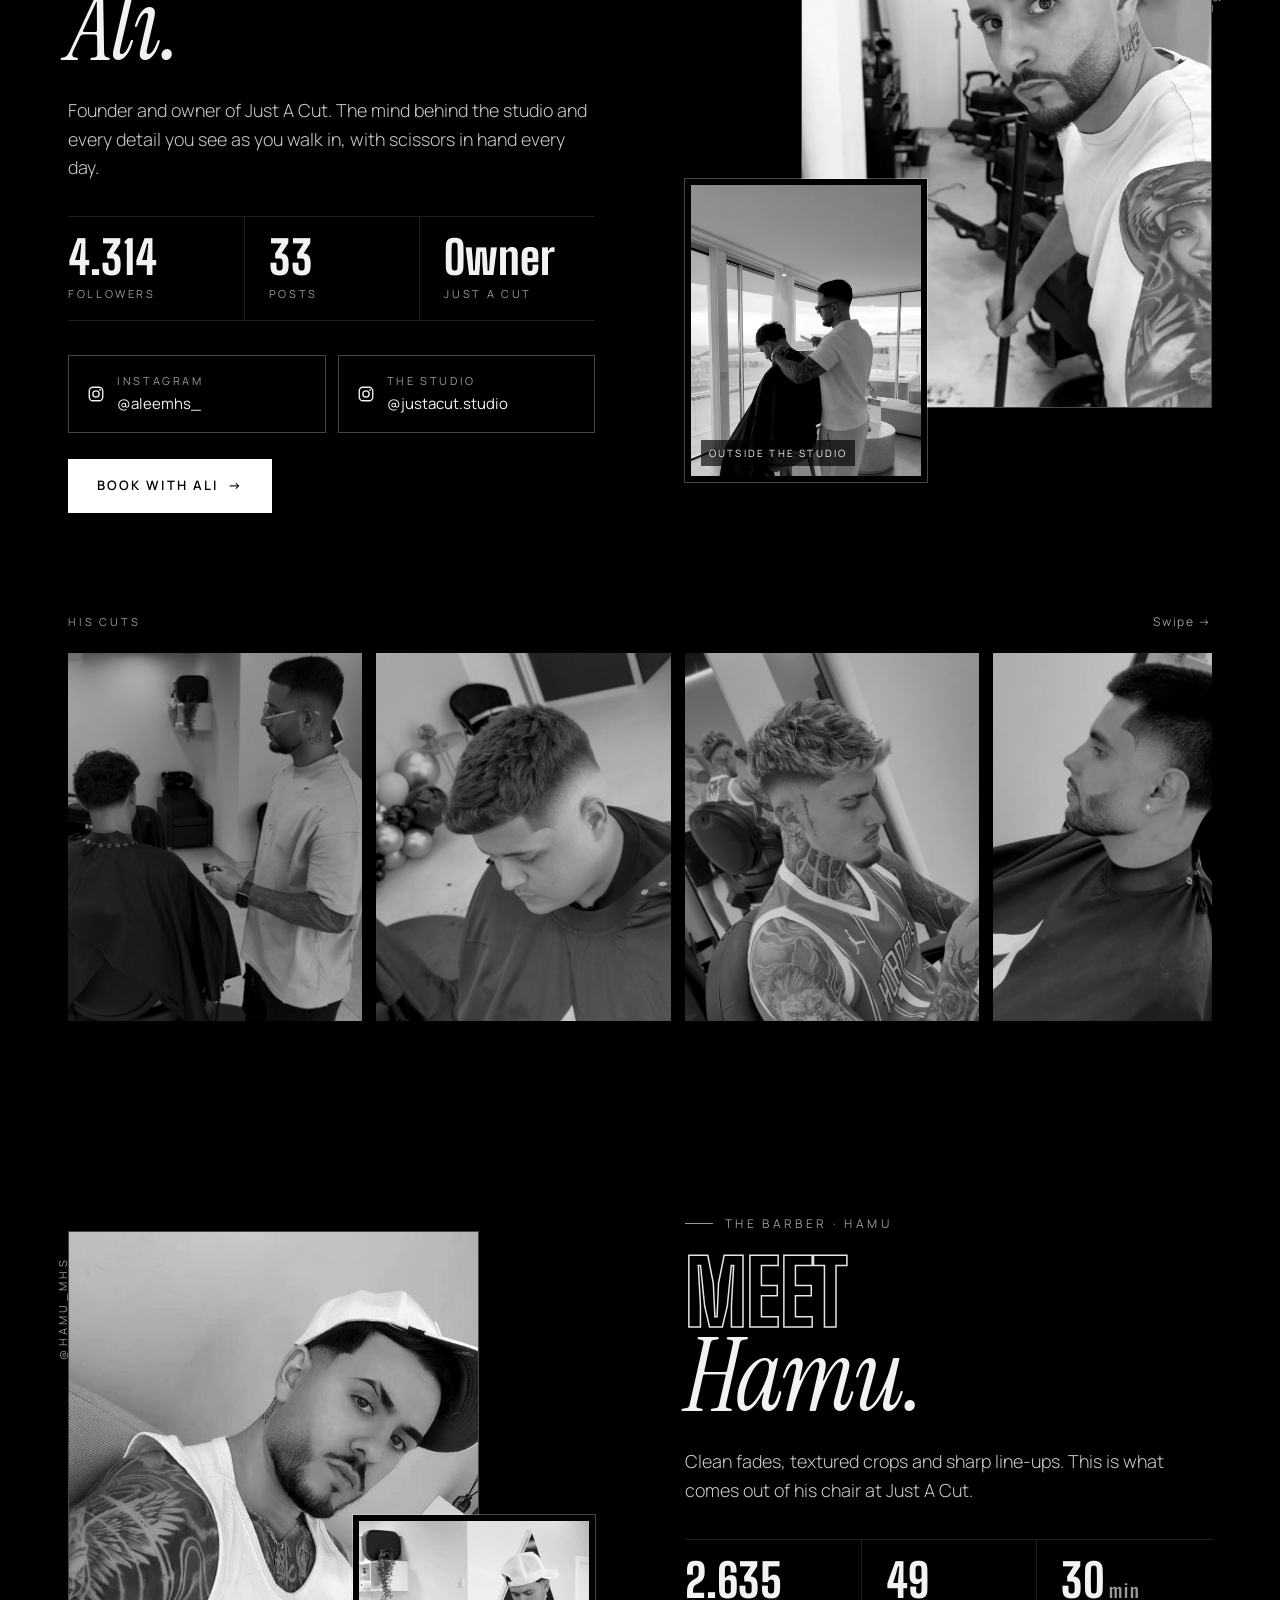
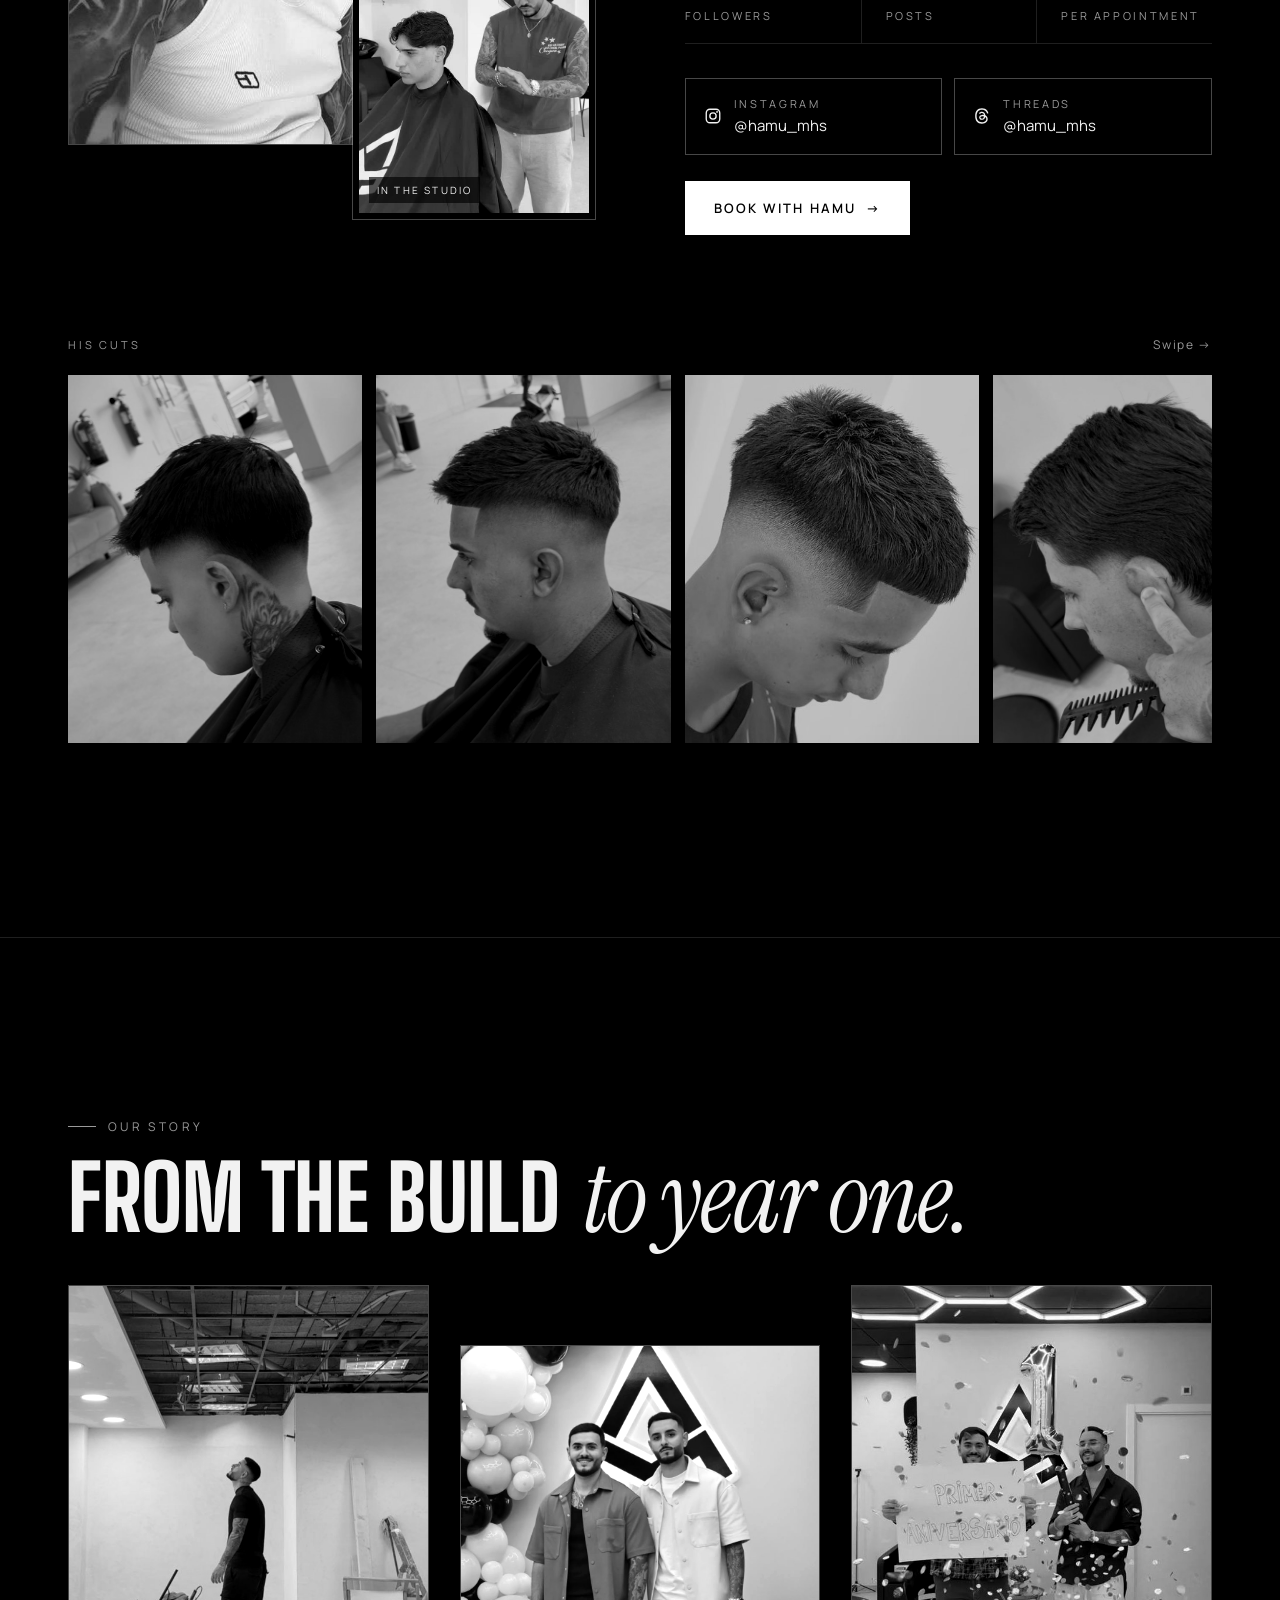
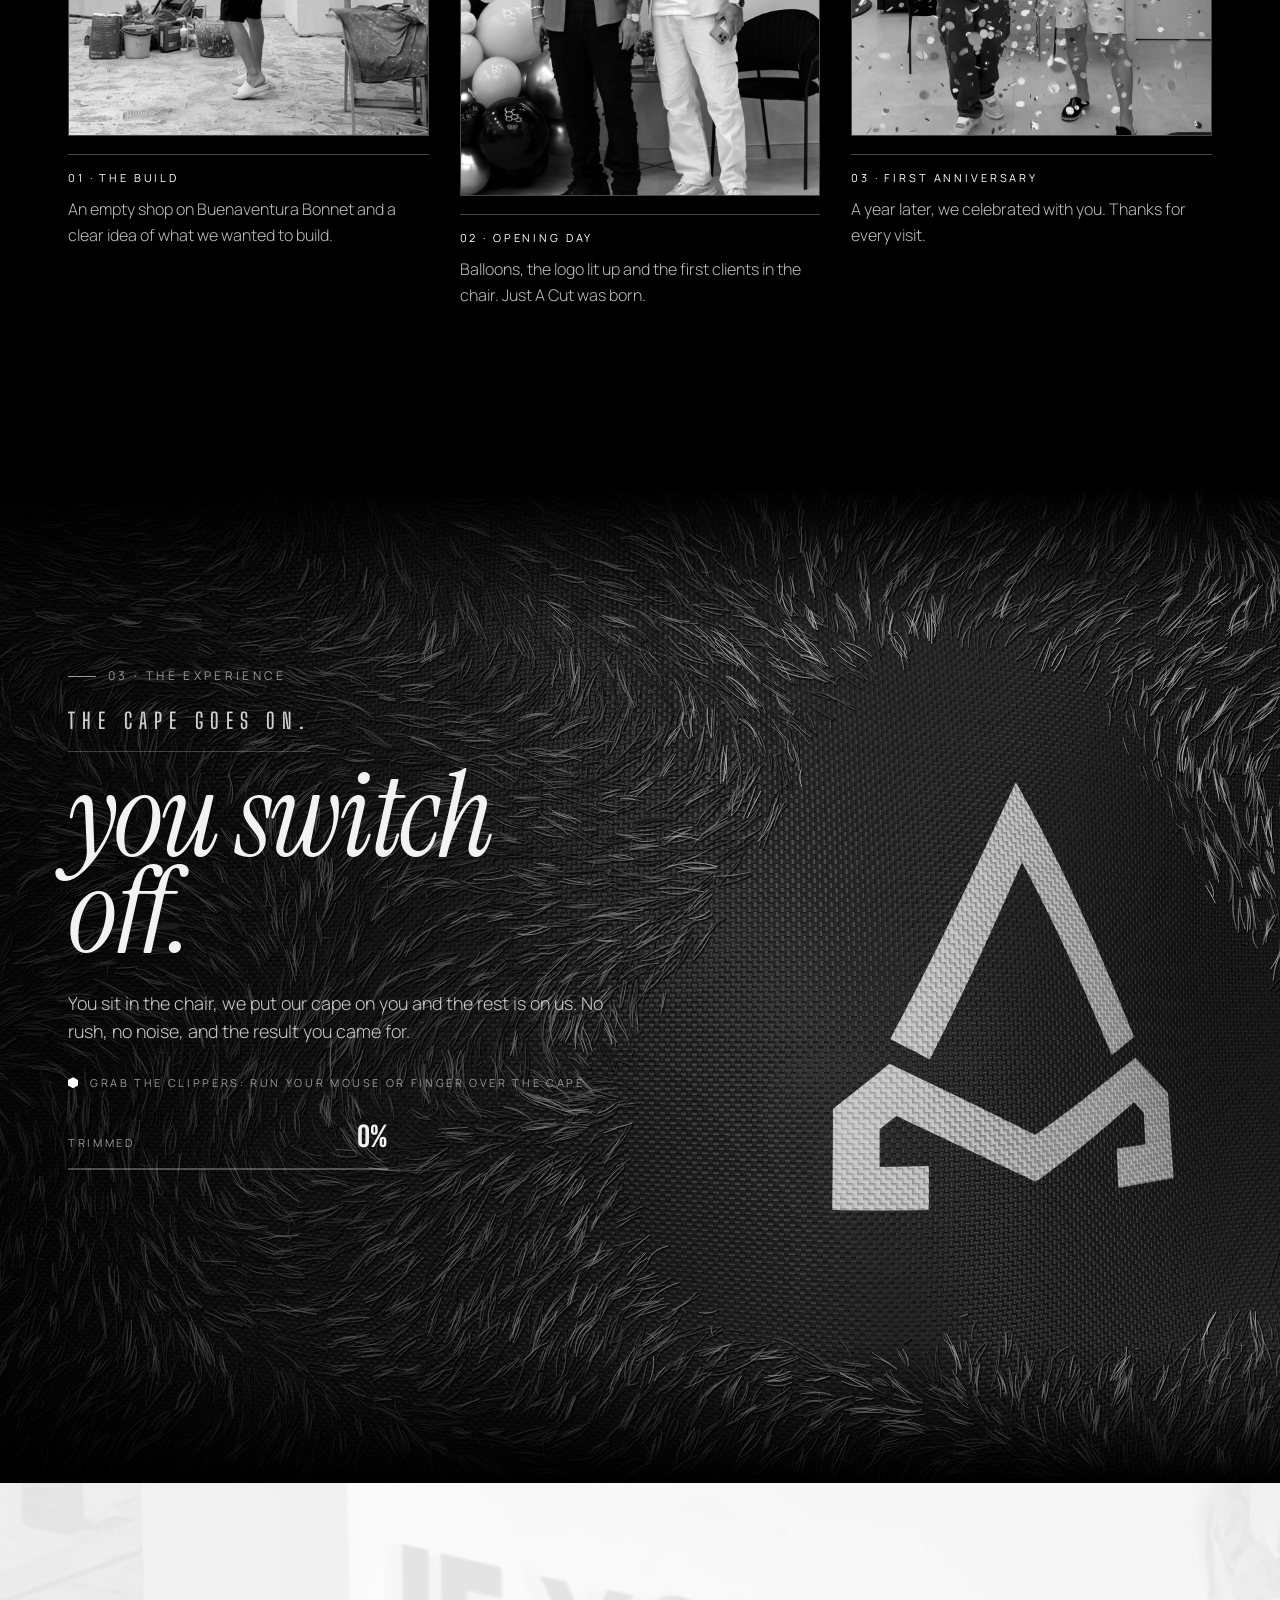
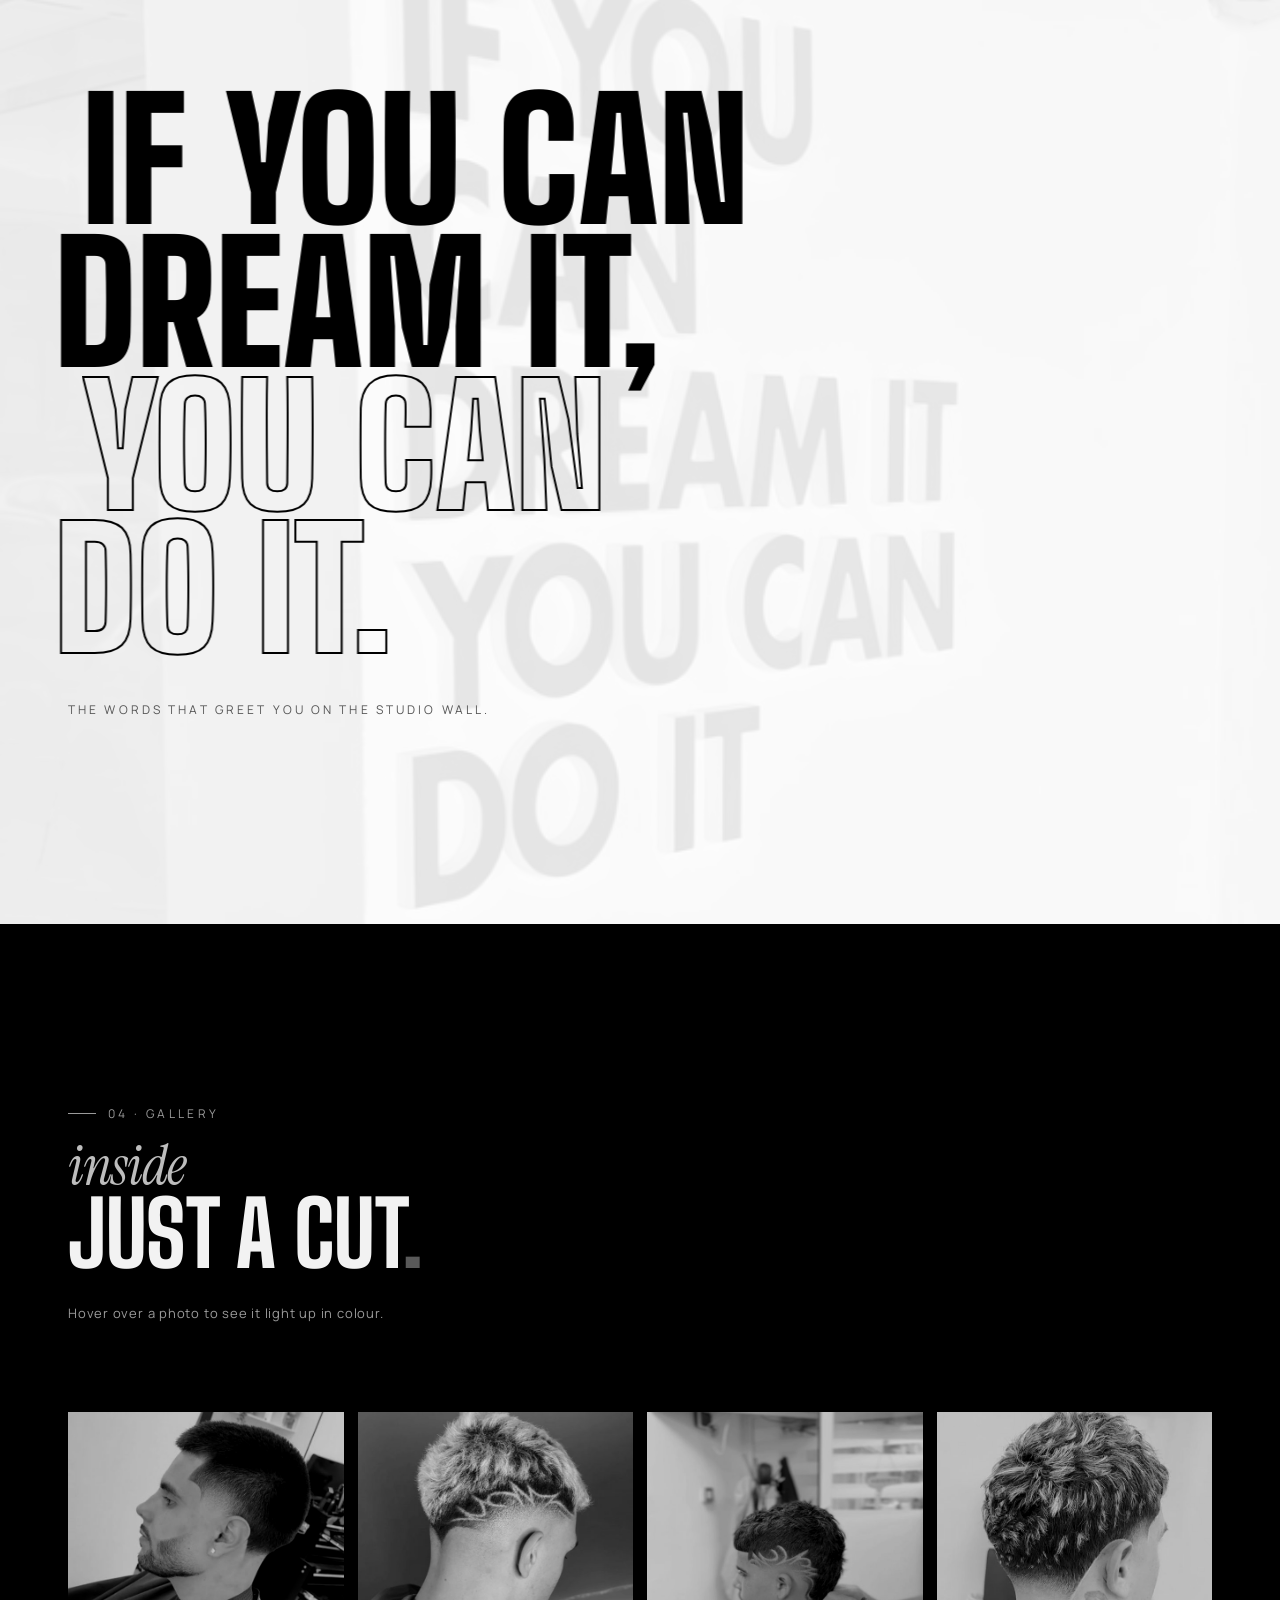
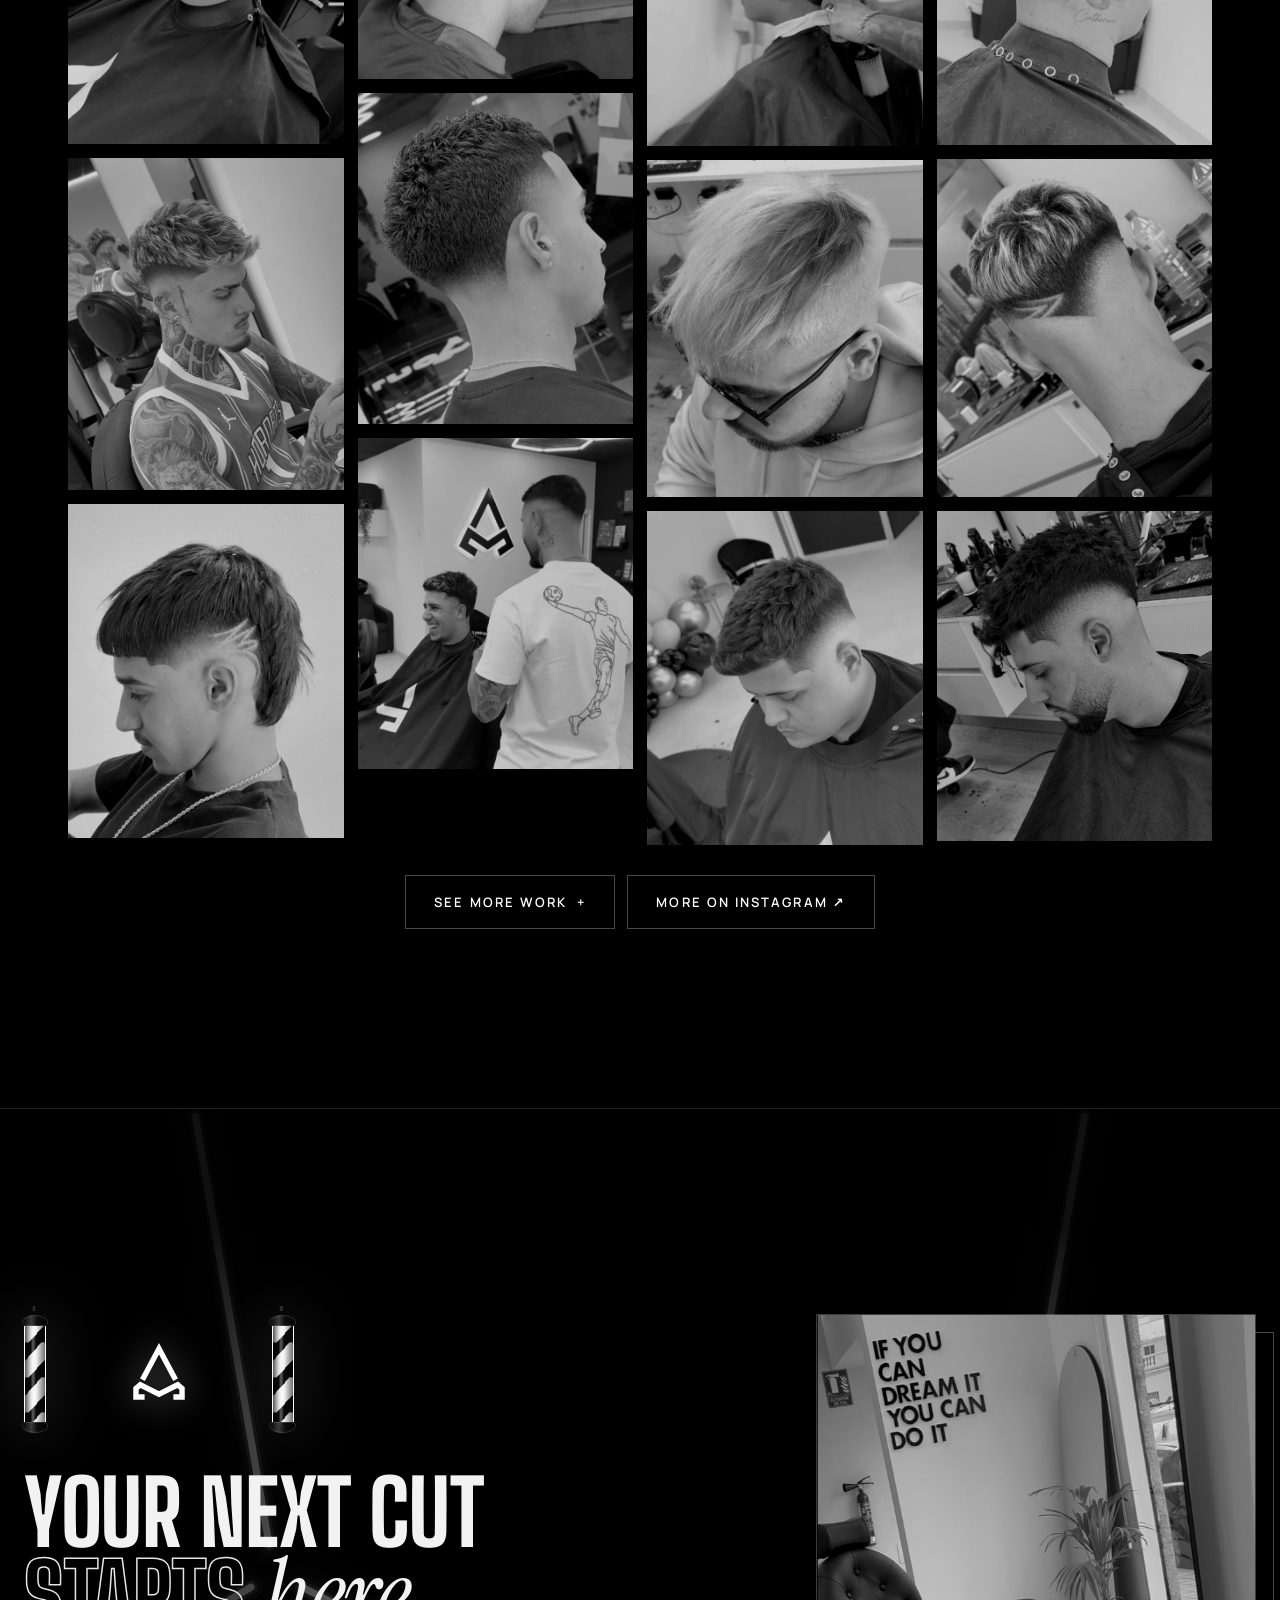
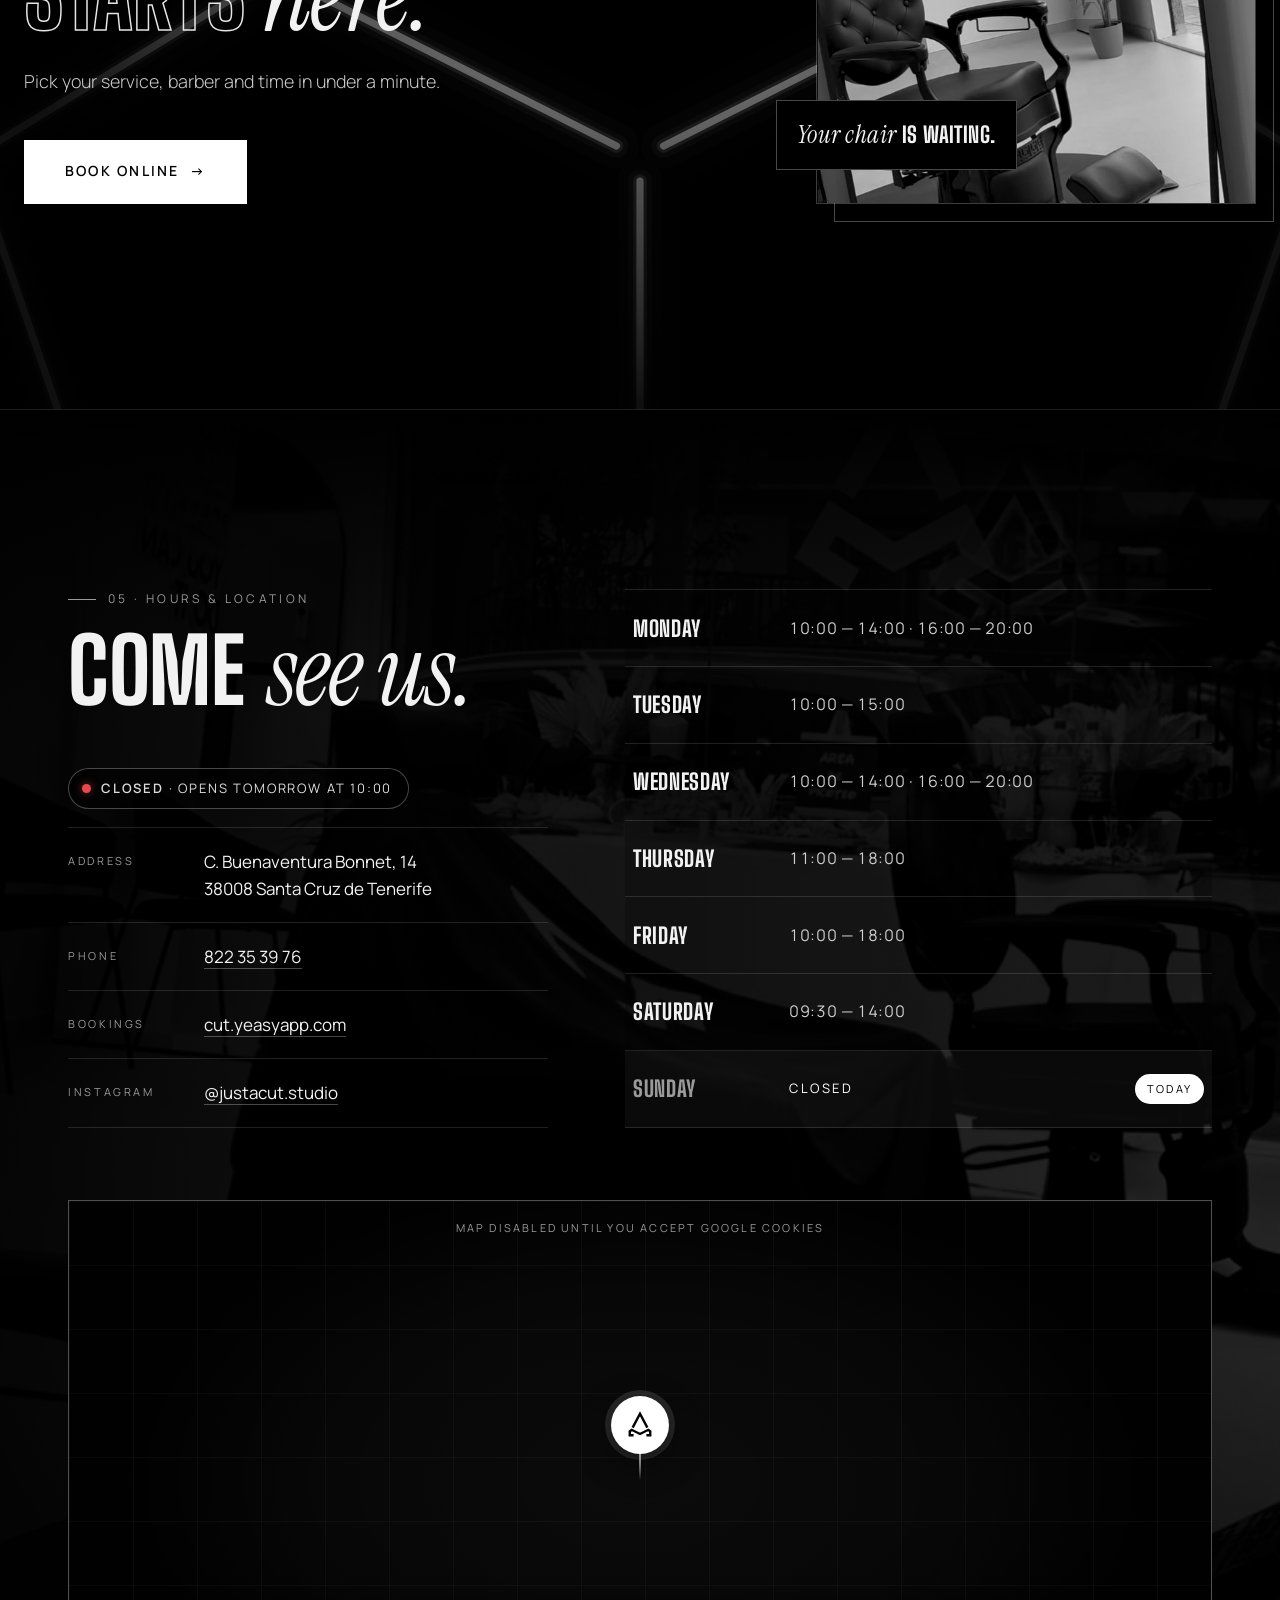
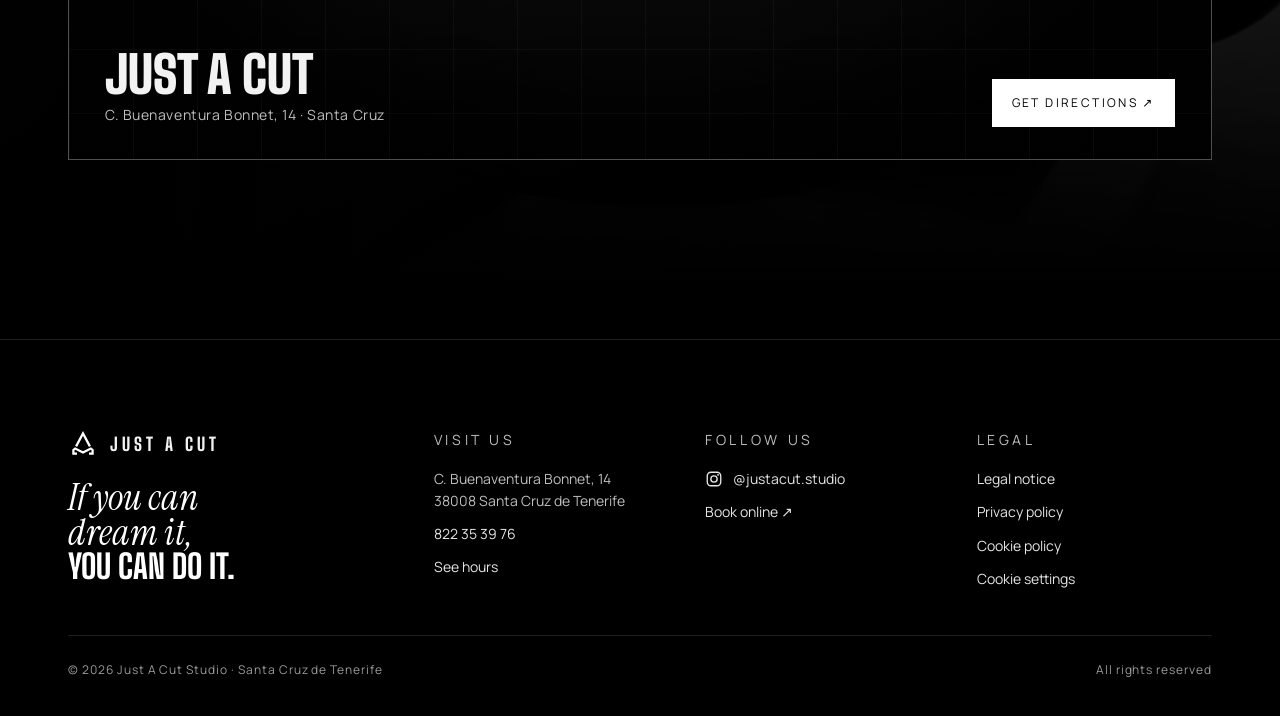
==== commit fd5bbf6f: "Tablet layout pass and cleaner mobile menu with contact details" ====
--- a/index.html
+++ b/index.html
@@ -73,6 +73,11 @@
       <a href="#galeria">Galería</a>
       <a href="#ubicacion">Horario y ubicación</a>
       <a href="https://cut.yeasyapp.com/LoAVEZ" target="_blank" rel="noopener" data-cursor="Reservar" class="js-book btn btn-solid btn-sm">Reservar</a>
+      <div class="nav-extra">
+        <a href="tel:+34822353976"><span>Teléfono</span>822 35 39 76</a>
+        <a href="https://www.instagram.com/justacut.studio/" target="_blank" rel="noopener"><span>Instagram</span>@justacut.studio</a>
+        <p>C. Buenaventura Bonnet, 14 · Santa Cruz</p>
+      </div>
     </nav>
     <span data-lang-slot></span>
     <button class="nav-toggle" id="nav-toggle" aria-label="Abrir menú" aria-expanded="false" aria-controls="nav-links"><span></span><span></span></button>
--- a/styles.css
+++ b/styles.css
@@ -1137,7 +1137,7 @@
   .shots-foot { margin-top: 18px; gap: 8px; }
 
   /* Reservar: la silla al lado del texto, pequeña */
-  .cta-band { padding: 64px 0; }
+  .cta-band { padding-top: 64px; padding-bottom: 64px; }
   .cta-chair { width: min(230px, 62vw); margin-top: 32px; }
   .cta-chair figcaption { font-size: 18px; margin-top: 10px; }
 
@@ -1158,3 +1158,99 @@
   .footer-grid { grid-template-columns: 1fr 1fr; gap: 26px 18px; padding-bottom: 28px; }
   .footer-brand { grid-column: 1 / -1; }
 }
+
+/* Móvil: botones en cápsula y reserva flotante */
+@media (max-width: 700px) {
+  .btn, .service-cta, .map-go, .cookie-box .btn, .barber-social a, .legal-back { border-radius: 999px; }
+  .btn { --h: 50px; padding: 0 26px; }
+  .service-cta { padding: 8px 14px; }
+  .barber-social a { padding: 10px 16px; }
+  .fab {
+    left: 50%; right: auto; width: min(300px, calc(100% - 64px)); height: 54px;
+    translate: -50% 0; border-radius: 999px; gap: 10px;
+    box-shadow: 0 14px 34px rgba(0,0,0,.65), 0 0 0 6px rgba(255,255,255,.08);
+  }
+}
+
+/* =========================================================
+   TABLETS (iPad vertical y horizontal)
+   ========================================================= */
+@media (min-width: 701px) and (max-width: 1024px) {
+  .section { padding: 96px 0; }
+  .section-head { margin-bottom: 44px; }
+  .cta-band { padding-top: 110px; padding-bottom: 110px; }
+  .quote { padding: 110px 0; }
+}
+/* Vertical: fotos de Ali y Hamu en paralelo en vez de una encima de otra */
+@media (min-width: 701px) and (max-width: 860px) {
+  .barber-grid { gap: 40px; }
+  .barber-media, .barber-sec.is-flip .barber-media { padding: 0; display: grid; grid-template-columns: 1.3fr 1fr; gap: 14px; max-width: 640px; }
+  .barber-sec .barber-action, .barber-sec.is-flip .barber-action { position: relative; left: auto; right: auto; width: auto; aspect-ratio: auto; height: 100%; border: 1px solid var(--line-strong); outline: 0; }
+  .team-photo { max-width: 520px; }
+  .cape-sec { min-height: 78vh; }
+  .shots.shots-row { grid-auto-columns: 30vw; }
+  .story-item:nth-child(2) { margin-top: 36px; }
+  .map-card { height: 380px; }
+}
+/* Pantallas táctiles hasta tablet: botones en cápsula y reserva flotante */
+@media (hover: none) and (max-width: 1024px) {
+  .btn, .service-cta, .map-go, .cookie-box .btn, .barber-social a, .legal-back { border-radius: 999px; }
+}
+@media (hover: none) and (min-width: 701px) and (max-width: 1024px) {
+  .fab {
+    display: flex; left: 50%; right: auto; width: 320px; height: 56px; translate: -50% 0; border-radius: 999px;
+    bottom: max(24px, env(safe-area-inset-bottom));
+    box-shadow: 0 14px 34px rgba(0,0,0,.65), 0 0 0 6px rgba(255,255,255,.08);
+  }
+  .footer { padding-bottom: 110px; }
+}
+/* Tablets: galería en rejilla de 4 columnas, 12 fotos al principio */
+@media (min-width: 701px) and (max-width: 1024px) {
+  .shots:not(.shots-row) { columns: auto; display: grid; grid-template-columns: repeat(4, 1fr); gap: 8px; }
+  .shots:not(.shots-row) .shot { margin: 0; aspect-ratio: 4 / 5; }
+  .shots:not(.shots-row) .shot-bw { height: 100%; object-fit: cover; }
+}
+
+/* Menú móvil: lista ordenada, alineada a la izquierda, con datos de contacto abajo */
+.nav-extra { display: none; }
+@media (max-width: 860px) {
+  .nav-links {
+    justify-content: flex-start; align-items: stretch; gap: 0;
+    padding: calc(96px + env(safe-area-inset-top)) var(--gutter) calc(28px + env(safe-area-inset-bottom));
+    counter-reset: nav; overflow-y: auto;
+  }
+  .nav-links a:not(.btn):not(.nav-extra a) {
+    counter-increment: nav; display: flex; align-items: center; gap: 18px;
+    padding: 18px 0; border-bottom: 1px solid var(--line);
+    font-size: clamp(26px, 7.4vw, 34px); letter-spacing: .02em; line-height: 1; text-transform: uppercase;
+    opacity: 0; transform: translateY(14px); transition: opacity .5s var(--ease), transform .6s var(--ease);
+  }
+  .nav-links a:not(.btn):not(.nav-extra a):first-child { border-top: 1px solid var(--line); }
+  .nav-links a:not(.btn):not(.nav-extra a)::before {
+    content: counter(nav, decimal-leading-zero); font-family: var(--body); font-size: 11px; font-weight: 500;
+    letter-spacing: .2em; color: var(--muted); width: 26px; flex: none;
+  }
+  .nav-links a:not(.btn):not(.nav-extra a)::after {
+    content: "→"; position: static; height: auto; background: none; transform: none;
+    margin-inline-start: auto; font-family: var(--body); font-size: 18px; font-weight: 300; color: var(--muted);
+  }
+  html[dir="rtl"] .nav-links a:not(.btn):not(.nav-extra a)::after { content: "←"; }
+  .nav-links .btn { margin-top: 28px; width: 100%; --h: 54px; border-radius: 999px; opacity: 0; transition: opacity .5s var(--ease) .3s; }
+  .nav-extra {
+    display: grid; grid-template-columns: 1fr 1fr; gap: 18px 16px; margin-top: auto; padding-top: 28px;
+    opacity: 0; transition: opacity .5s var(--ease) .35s;
+  }
+  .nav-links .nav-extra a { display: flex; flex-direction: column; gap: 6px; padding: 0; font-family: var(--body); font-size: 15px; font-weight: 400; letter-spacing: .02em; text-transform: none; color: #fff; }
+  .nav-links .nav-extra a::after { display: none; }
+  .nav-links .btn { flex: none; }
+  .nav-extra span { font-size: 10px; letter-spacing: .24em; text-transform: uppercase; color: var(--muted); }
+  .nav-extra p { grid-column: 1 / -1; margin: 0; font-size: 13px; color: var(--muted); }
+  .nav-links.is-open a:not(.btn):not(.nav-extra a) { opacity: 1; transform: none; }
+  .nav-links.is-open a:nth-child(1) { transition-delay: .12s; }
+  .nav-links.is-open a:nth-child(2) { transition-delay: .17s; }
+  .nav-links.is-open a:nth-child(3) { transition-delay: .22s; }
+  .nav-links.is-open a:nth-child(4) { transition-delay: .27s; }
+  .nav-links.is-open .btn, .nav-links.is-open .nav-extra { opacity: 1; }
+  html.menu-open .pole-rail, html.menu-open .fab { opacity: 0 !important; visibility: hidden; pointer-events: none; }
+  html.menu-open .nav { z-index: 95; }
+}
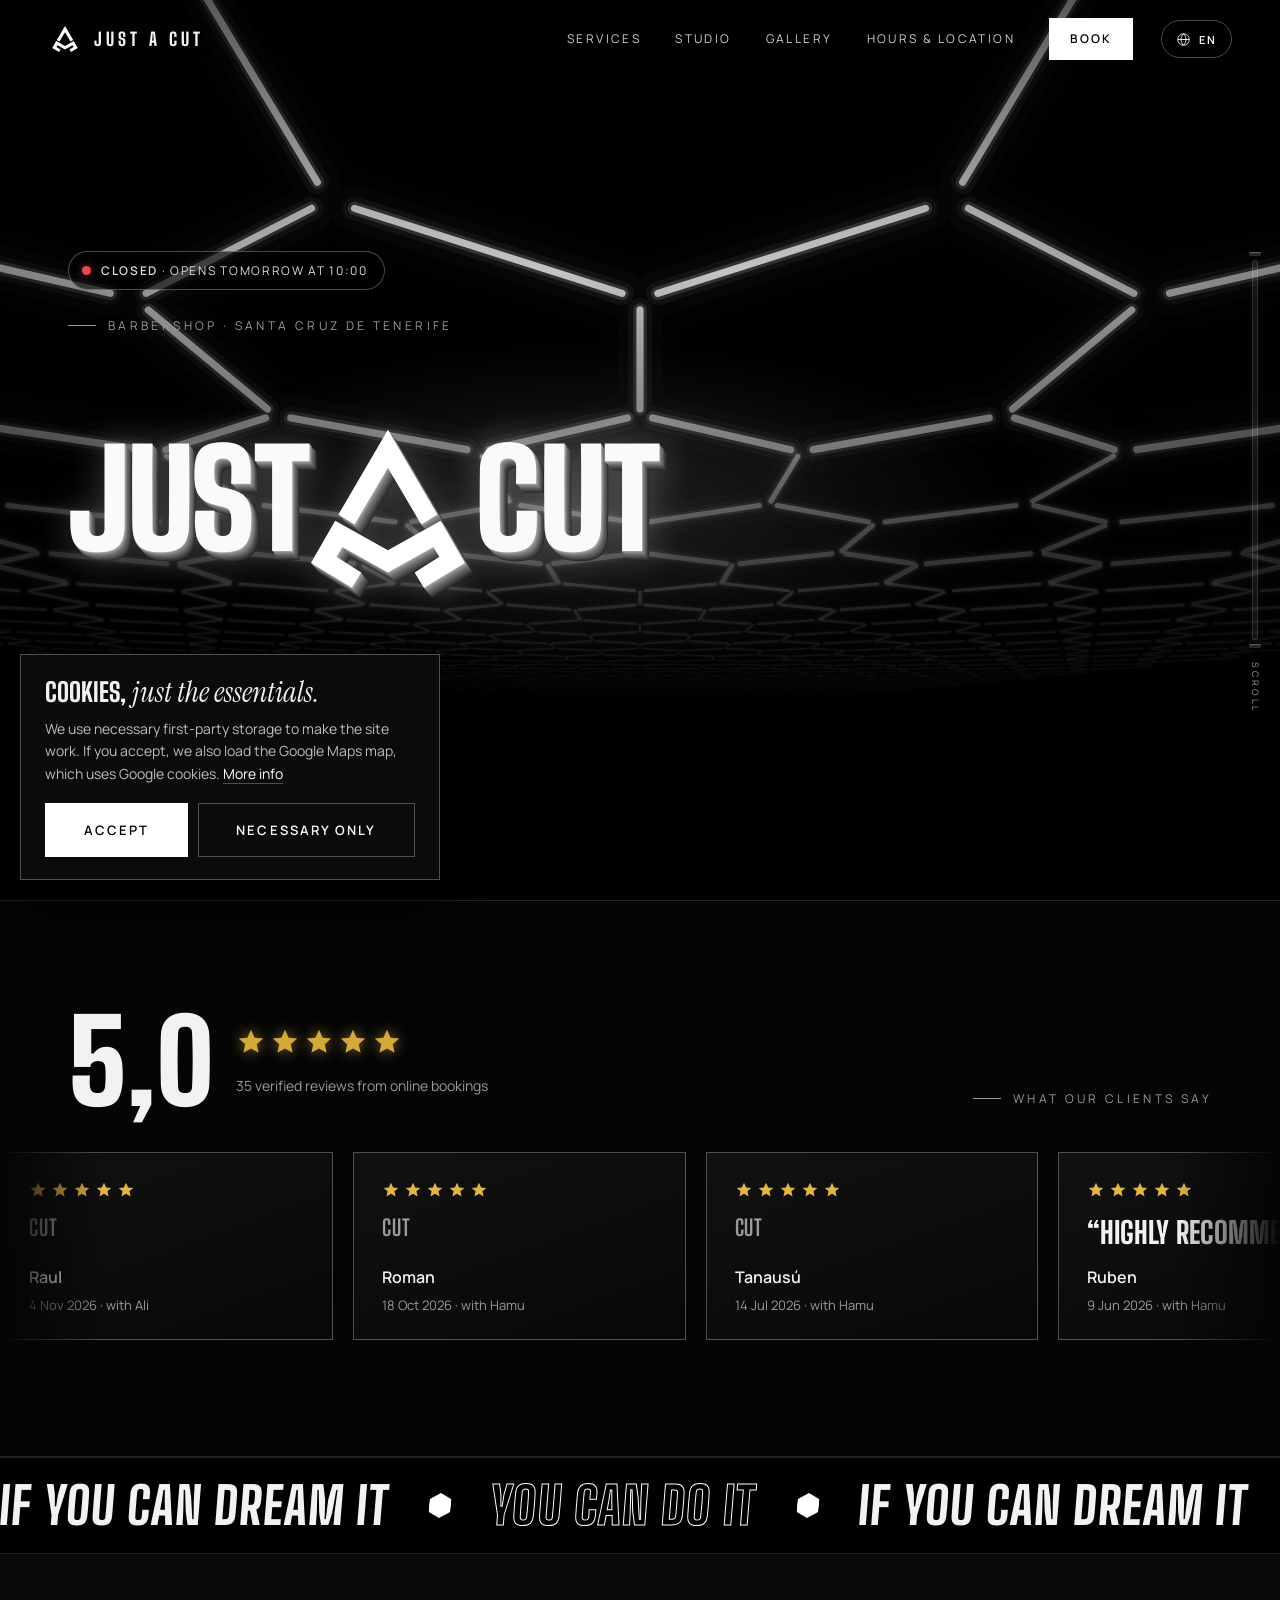
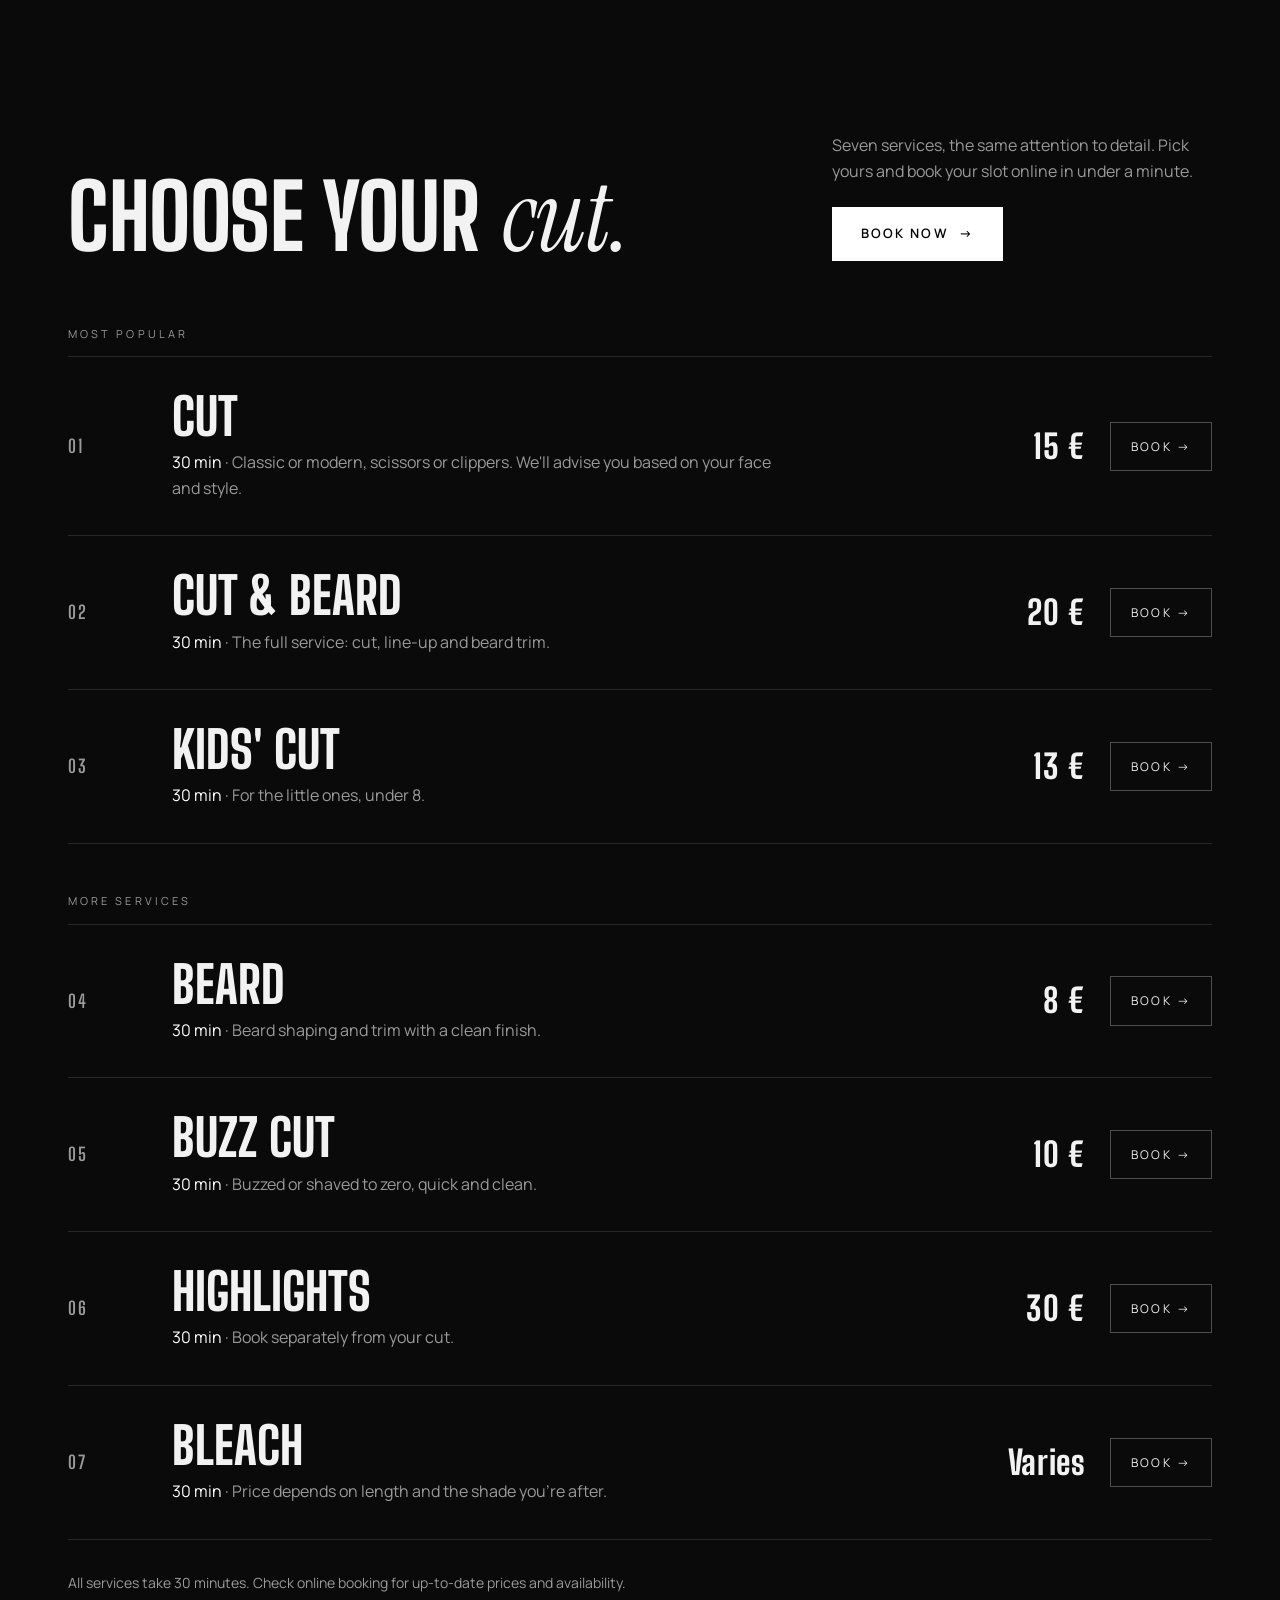
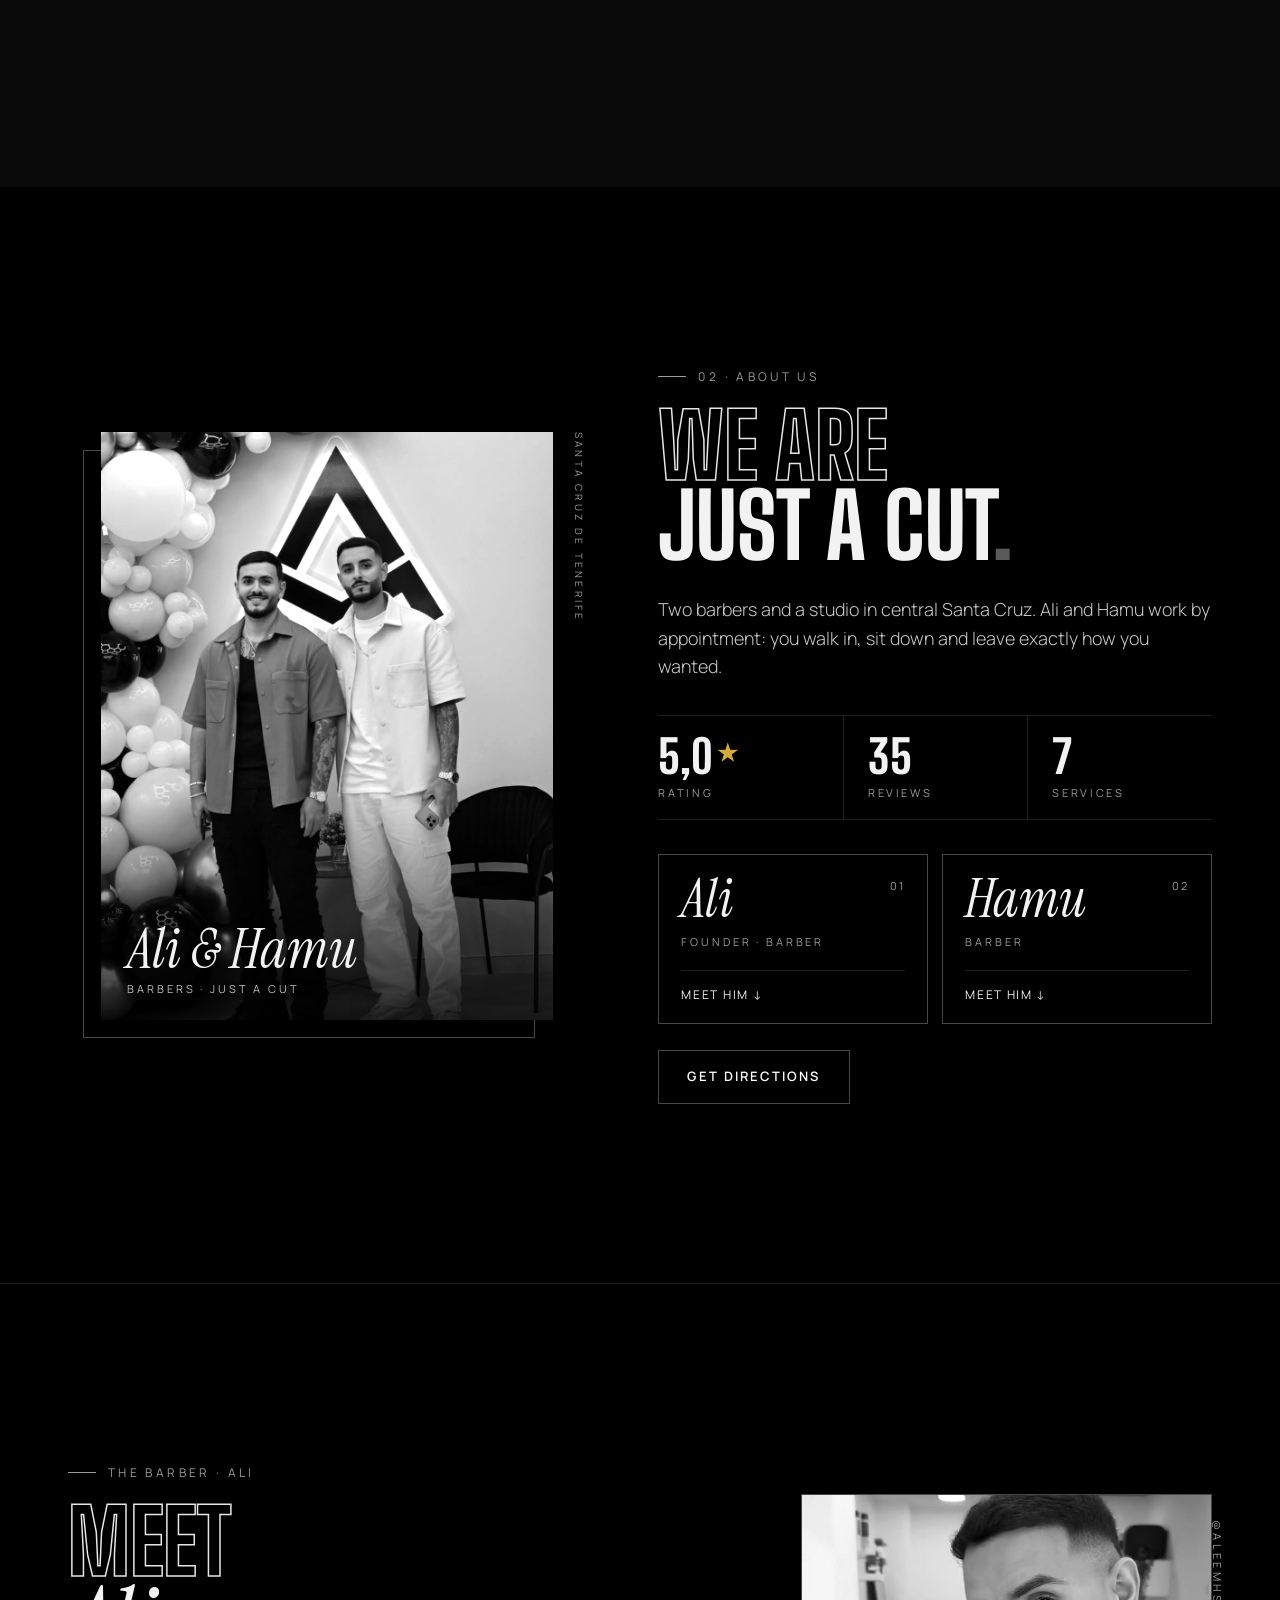
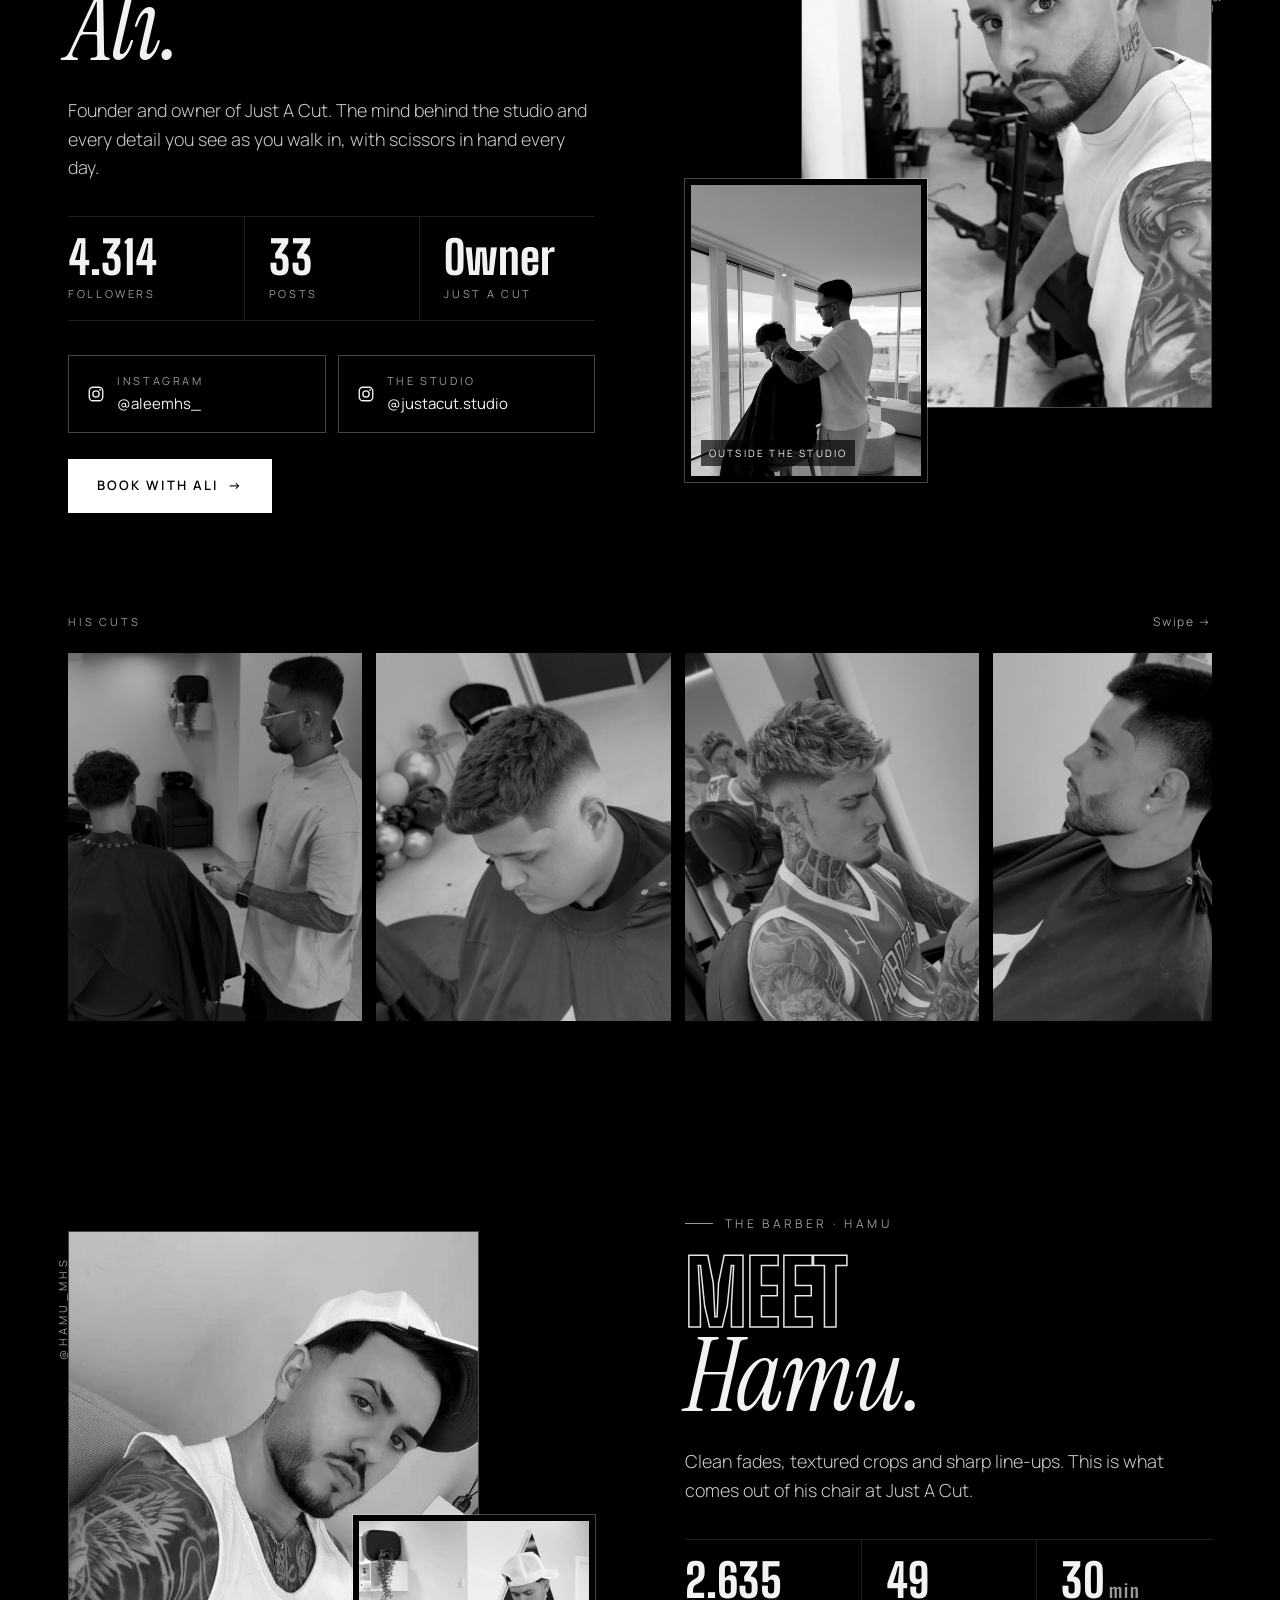
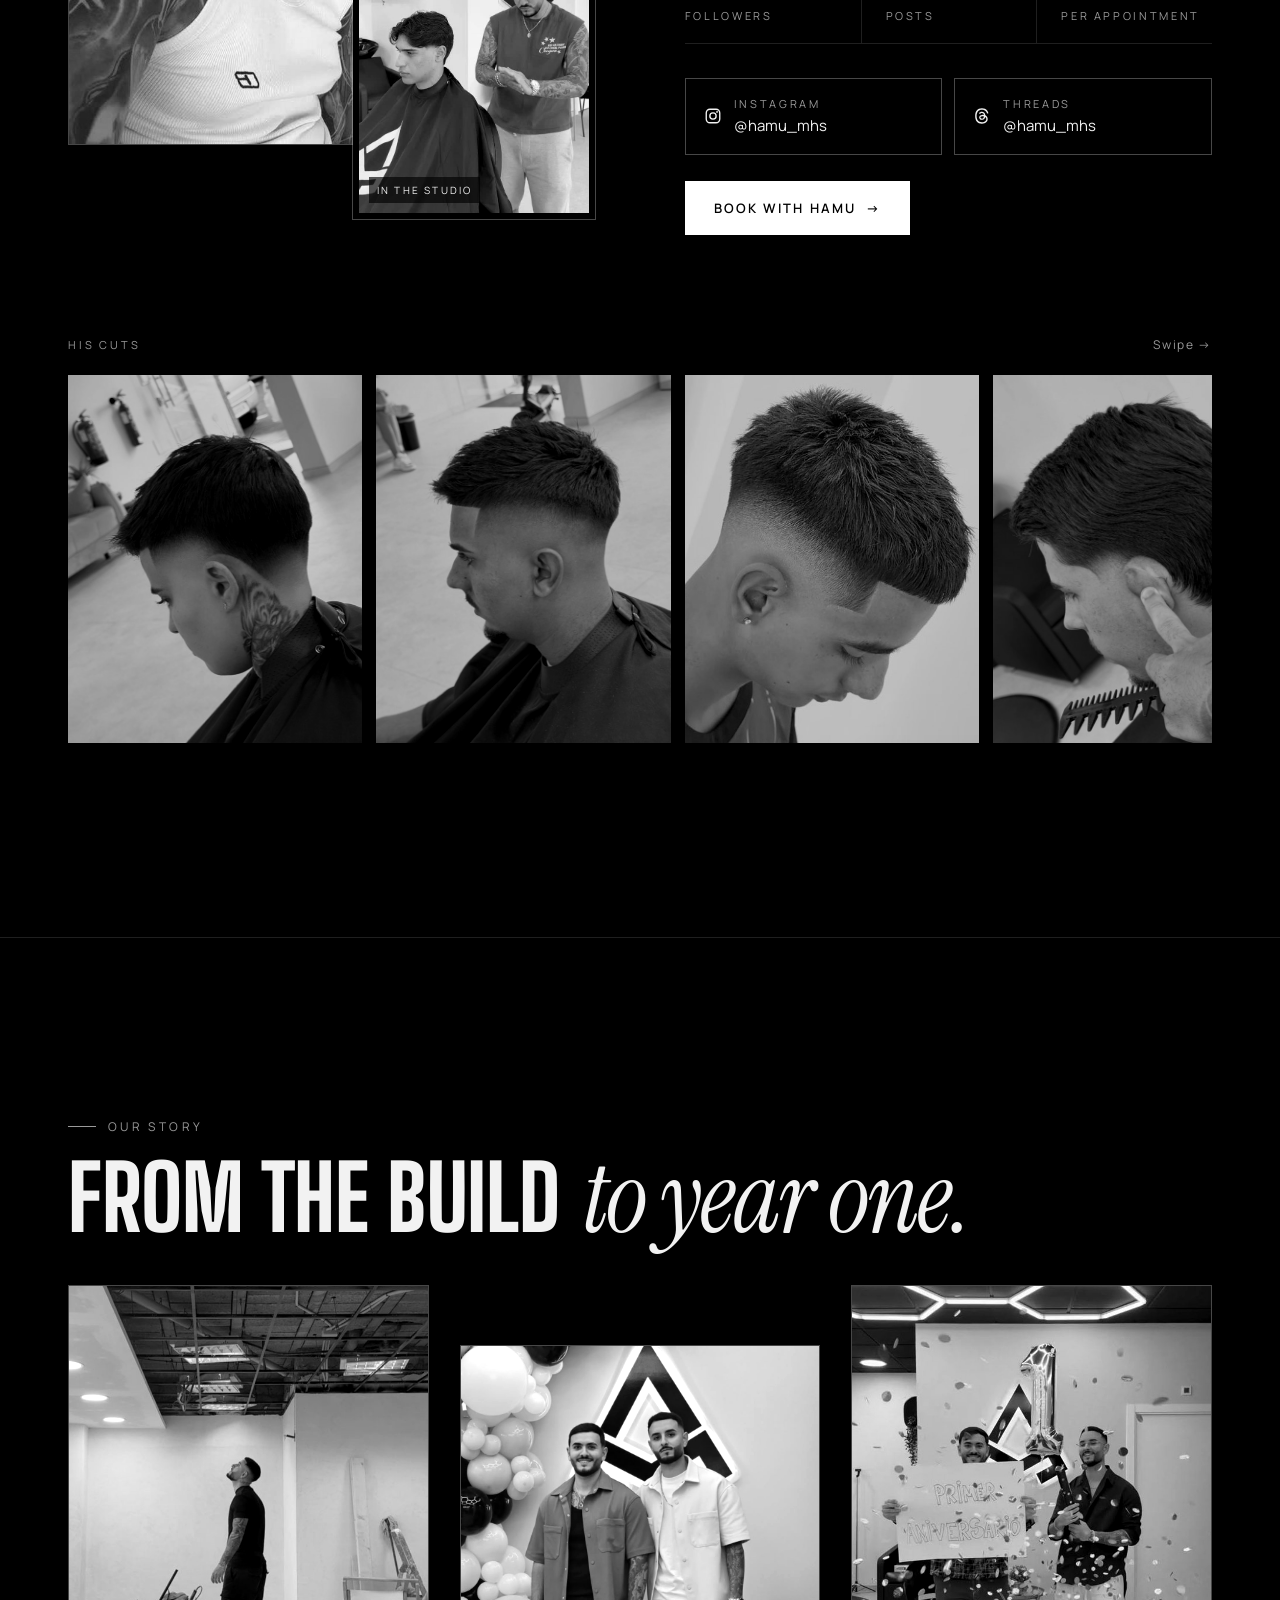
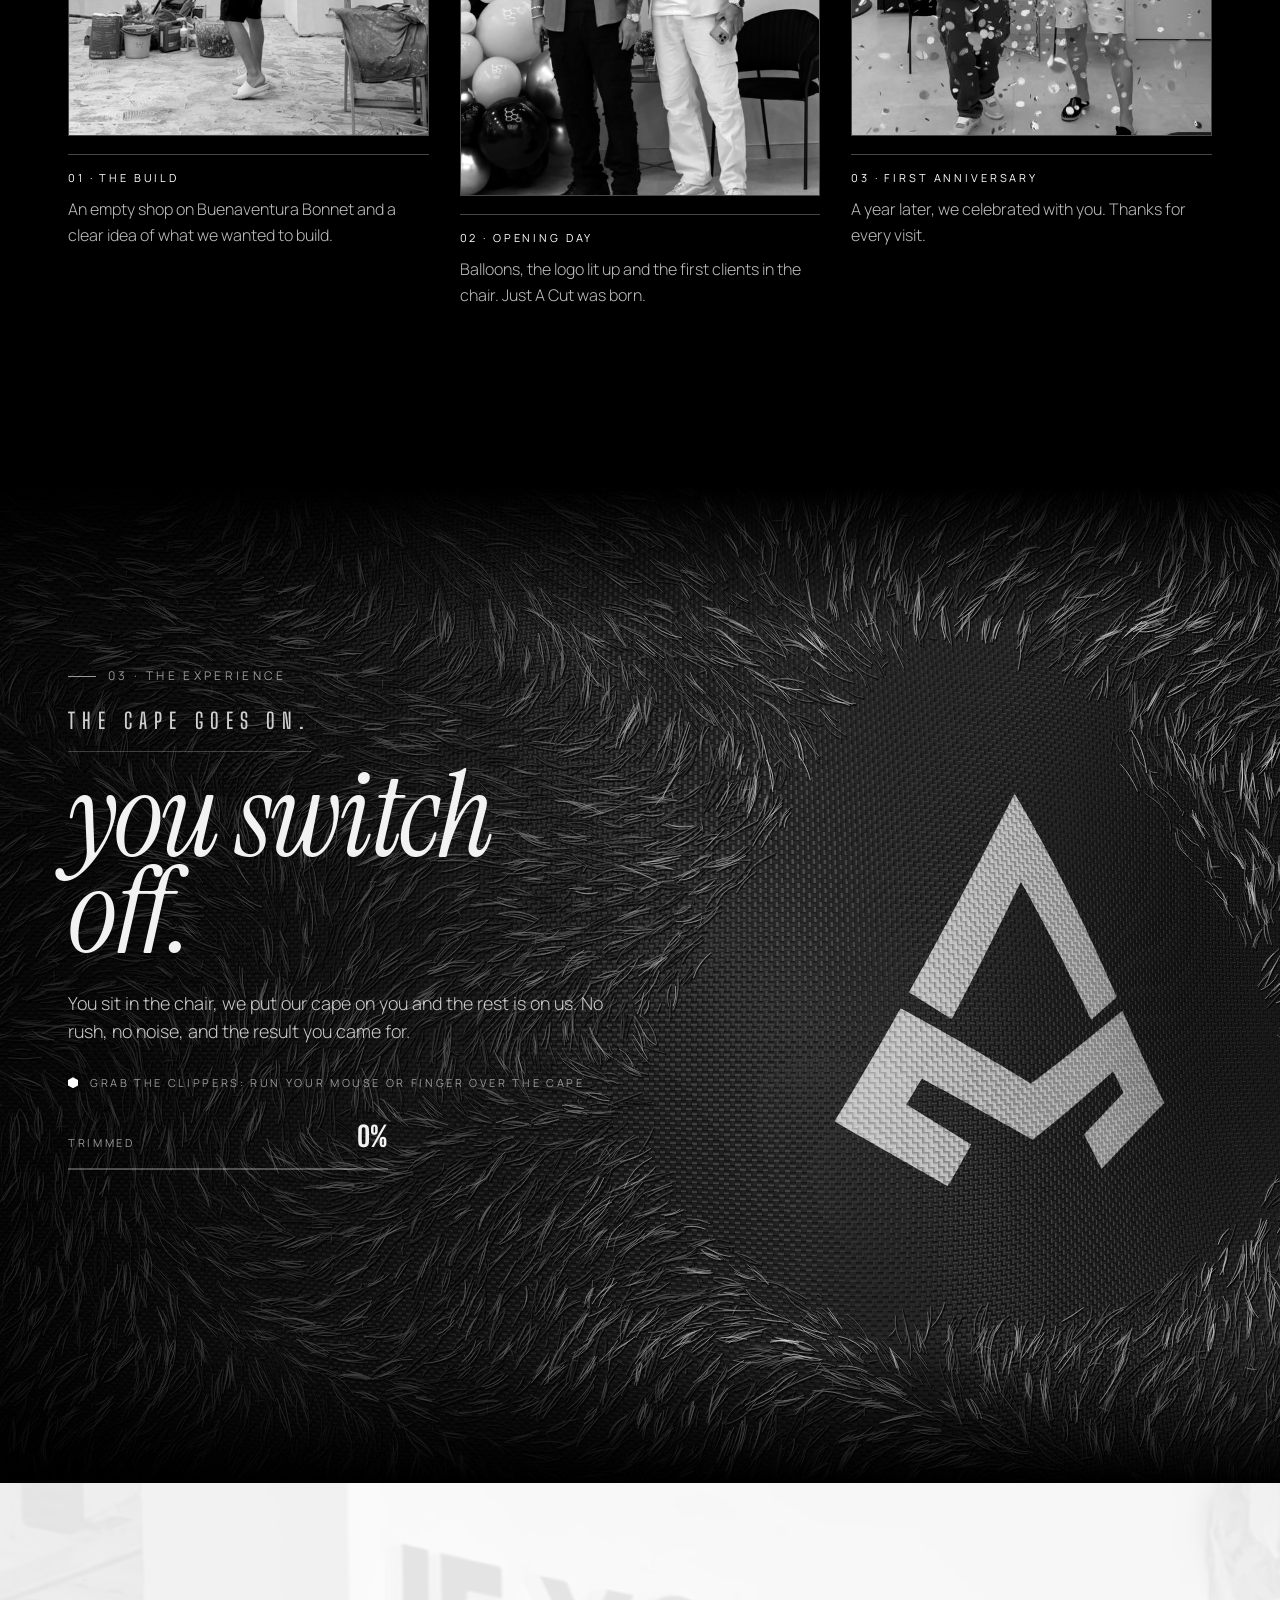
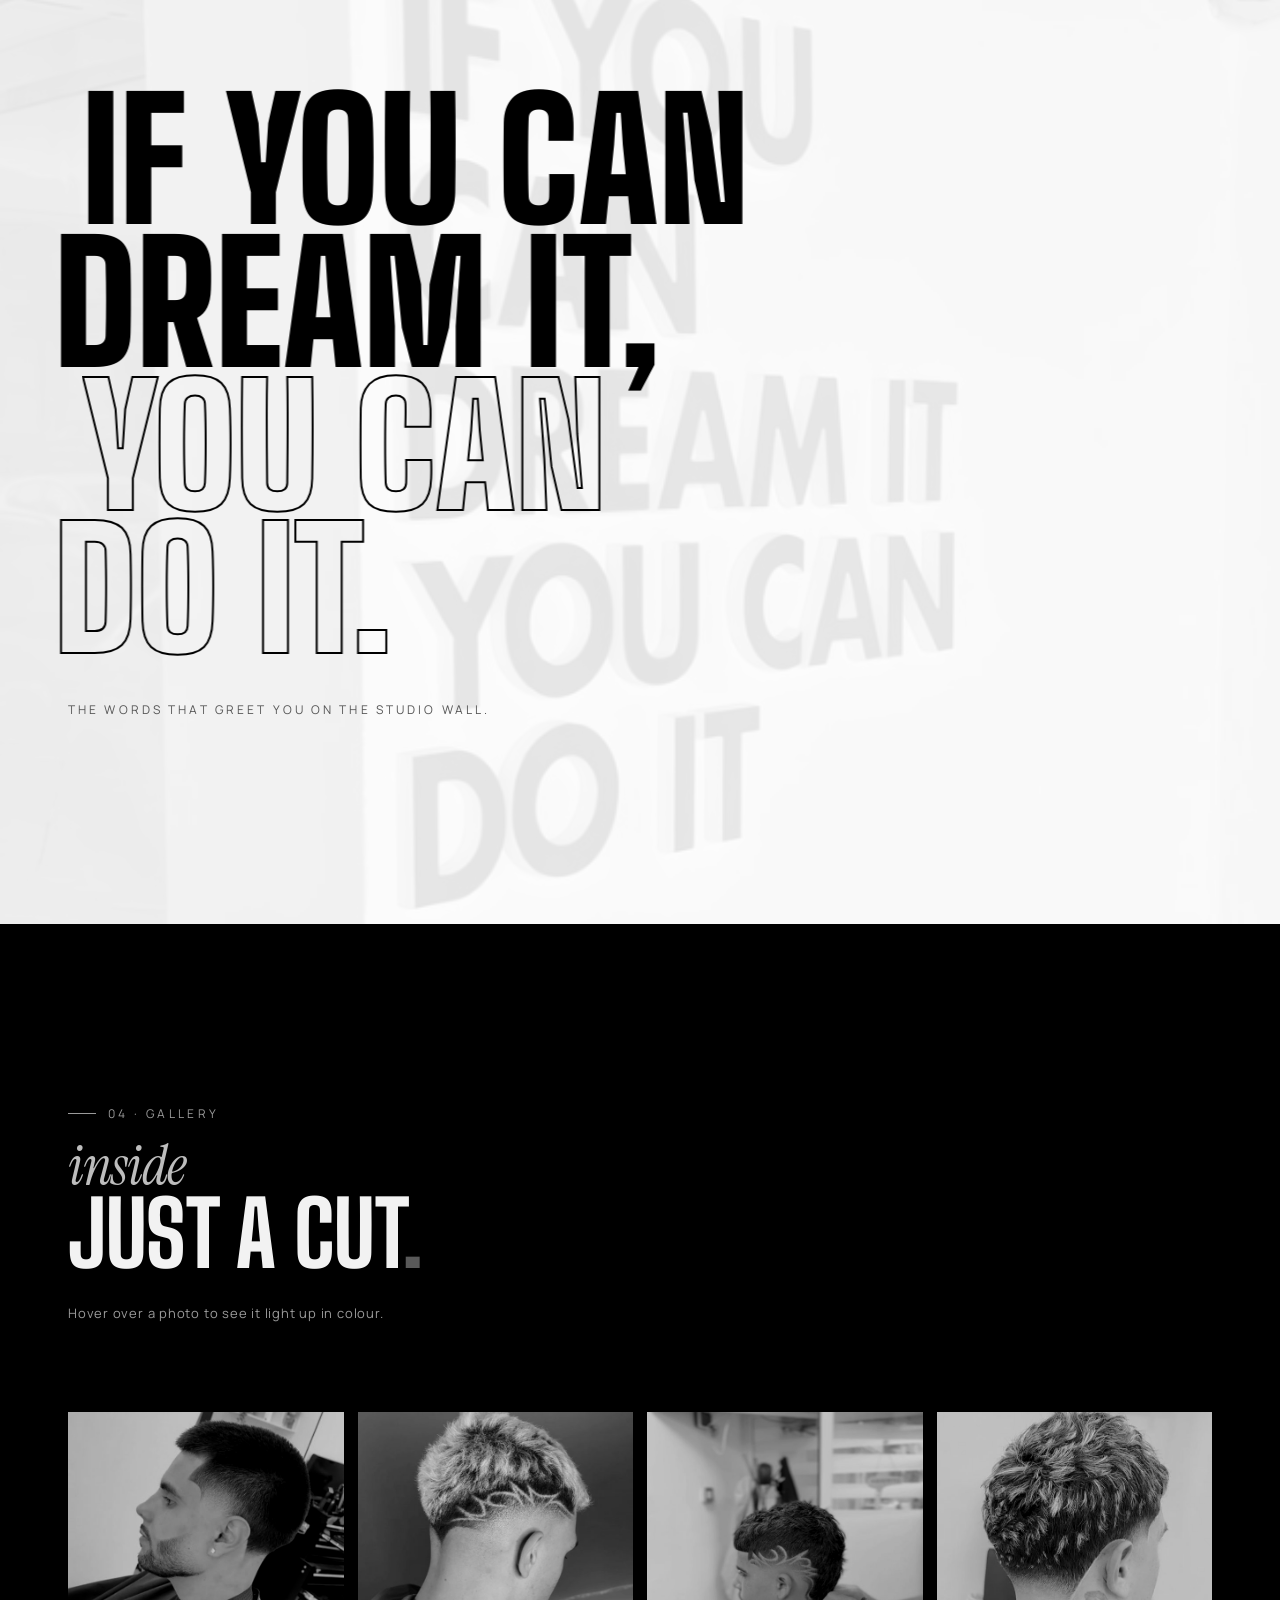
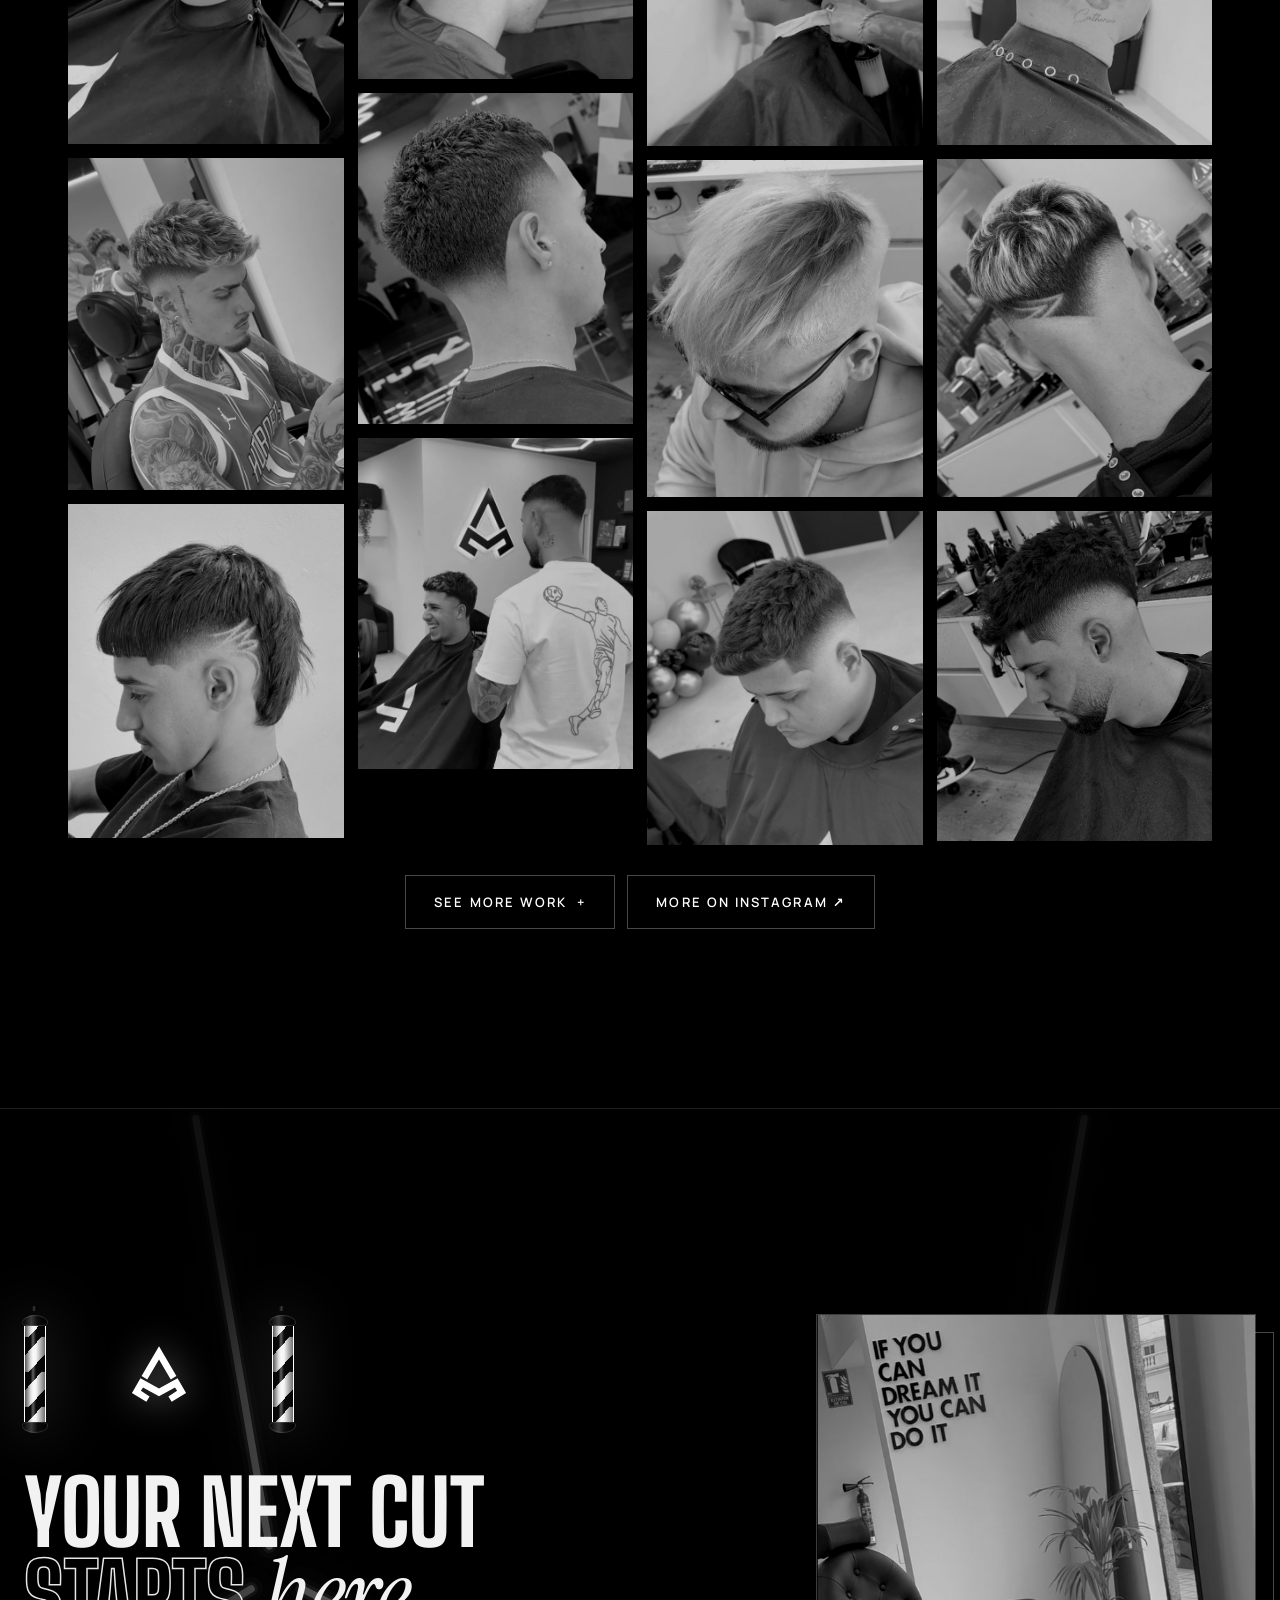
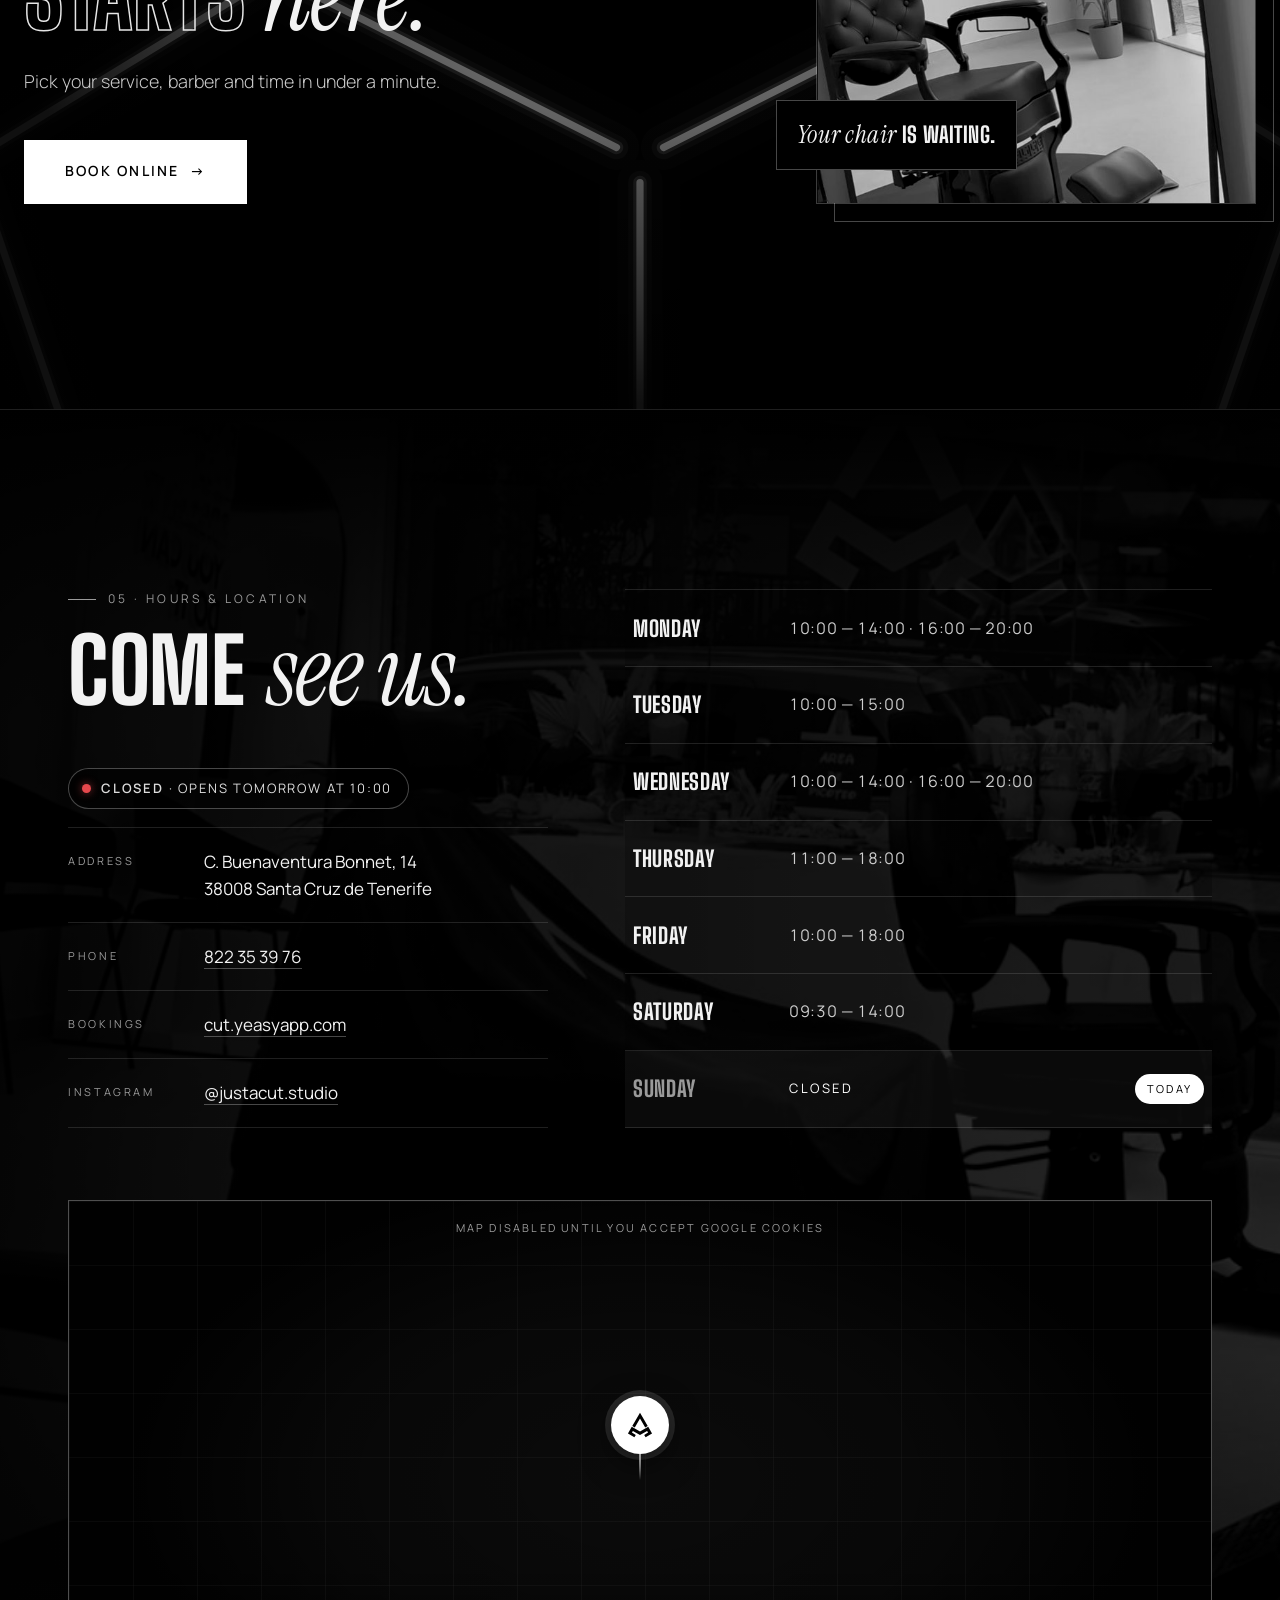
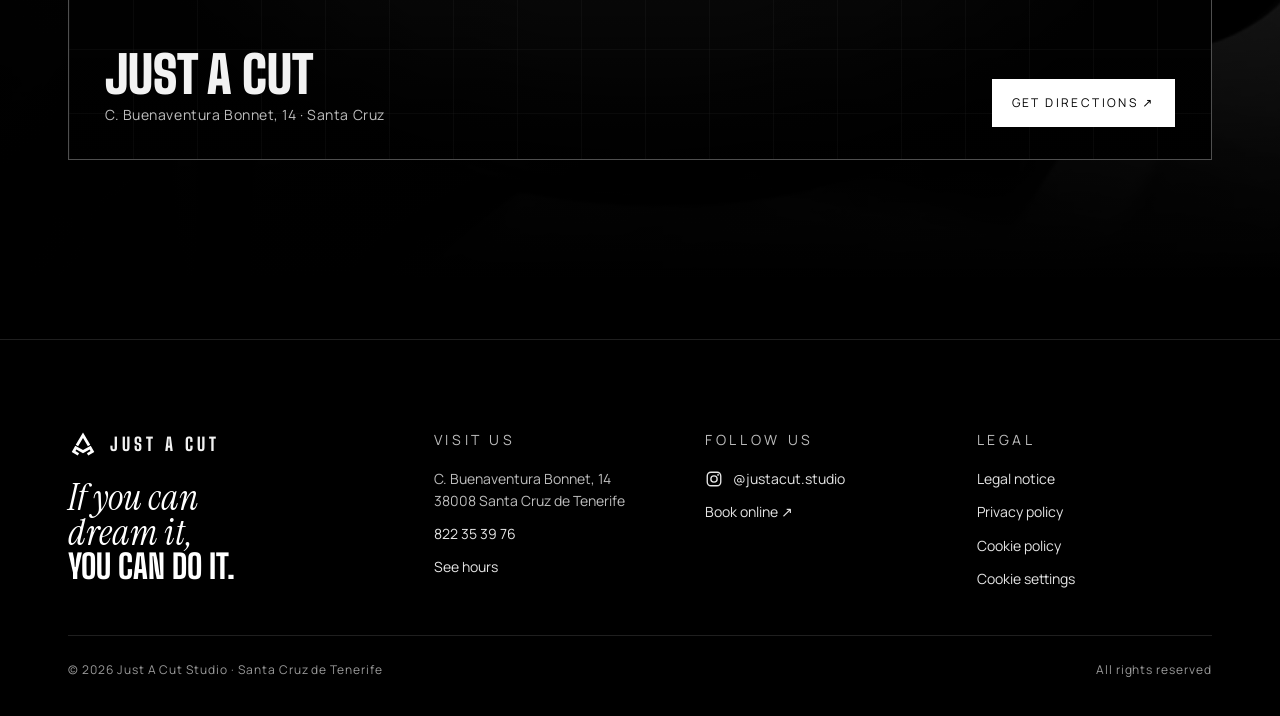
==== commit 1b8232ce: "Logo con su forma real en toda la web (cabecera, hero, capa, favicon, vista previa)" ====
--- a/index.html
+++ b/index.html
@@ -13,8 +13,8 @@
   <meta property="og:url" content="https://just-a-cut-web.vercel.app/">
   <meta property="og:title" content="Just A Cut · Barbería en Santa Cruz de Tenerife">
   <meta property="og:description" content="Cortes, degradados y barba con Ali y Hamu en el centro de Santa Cruz. 5,0★ en 35 reseñas. Reserva tu cita online en menos de un minuto.">
-  <meta property="og:image" content="https://just-a-cut-web.vercel.app/assets/og-logo.jpg">
-  <meta property="og:image:secure_url" content="https://just-a-cut-web.vercel.app/assets/og-logo.jpg">
+  <meta property="og:image" content="https://just-a-cut-web.vercel.app/assets/og-logo-v2.jpg">
+  <meta property="og:image:secure_url" content="https://just-a-cut-web.vercel.app/assets/og-logo-v2.jpg">
   <meta property="og:image:type" content="image/jpeg">
   <meta property="og:image:width" content="1200">
   <meta property="og:image:height" content="630">
@@ -22,9 +22,10 @@
   <meta name="twitter:card" content="summary_large_image">
   <meta name="twitter:title" content="Just A Cut · Barbería en Santa Cruz de Tenerife">
   <meta name="twitter:description" content="Cortes, degradados y barba con Ali y Hamu en el centro de Santa Cruz. 5,0★ en 35 reseñas. Reserva tu cita online en menos de un minuto.">
-  <meta name="twitter:image" content="https://just-a-cut-web.vercel.app/assets/og-logo.jpg">
+  <meta name="twitter:image" content="https://just-a-cut-web.vercel.app/assets/og-logo-v2.jpg">
   <script src="i18n.js"></script>
-  <link rel="icon" href="assets/logo.svg" type="image/svg+xml">
+  <link rel="icon" href="assets/favicon.svg" type="image/svg+xml">
+  <link rel="apple-touch-icon" href="assets/apple-touch-icon.png">
   <link rel="preconnect" href="https://fonts.googleapis.com">
   <link rel="preconnect" href="https://fonts.gstatic.com" crossorigin>
   <link href="https://fonts.googleapis.com/css2?family=Big+Shoulders+Display:wght@500;700;800;900&family=Instrument+Serif:ital@0;1&family=Jost:wght@700&family=Manrope:wght@300;400;500;600&display=swap" rel="stylesheet">
@@ -97,9 +98,9 @@
           <span class="sign-row" aria-hidden="true">
             <span class="sign-word">Just</span>
             <svg class="sign-mono" viewBox="10 6 84 86">
-              <defs><g id="mono" fill="none" stroke-width="9" stroke-linejoin="miter" stroke-miterlimit="10"><path d="M27 58 L50 15 L73 58"/><path d="M30 82 L18 82 L18 70 L24 65 L50 78 L76 65 L82 70 L82 82 L70 82"/></g></defs>
-              <use href="#mono" transform="translate(4.05 4.95)" stroke="#2b2b2b"/><use href="#mono" transform="translate(3.60 4.40)" stroke="#3a3a3a"/><use href="#mono" transform="translate(3.15 3.85)" stroke="#474747"/><use href="#mono" transform="translate(2.70 3.30)" stroke="#545454"/><use href="#mono" transform="translate(2.25 2.75)" stroke="#606060"/><use href="#mono" transform="translate(1.80 2.20)" stroke="#6d6d6d"/><use href="#mono" transform="translate(1.35 1.65)" stroke="#7b7b7b"/><use href="#mono" transform="translate(0.90 1.10)" stroke="#8a8a8a"/><use href="#mono" transform="translate(0.45 0.55)" stroke="#a0a0a0"/>
-              <use href="#mono" stroke="#fff" class="sign-face"/>
+              <defs><g id="mono"><path d="M50 11.43 L74.16 52.74 L66.3 57.69 L50 29.93 L33.7 57.69 L25.84 52.74Z"/><path d="M50 70.28 L75.77 55.76 L87.6 76.41 L67.59 88.57 L63.07 81.15 L75.12 73.4 L72.22 68.67 L50 81.04 L27.78 68.67 L24.88 73.4 L36.93 81.15 L32.41 88.57 L12.4 76.41 L24.23 55.76Z"/></g></defs>
+              <use href="#mono" transform="translate(4.05 4.95)" fill="#2b2b2b"/><use href="#mono" transform="translate(3.60 4.40)" fill="#3a3a3a"/><use href="#mono" transform="translate(3.15 3.85)" fill="#474747"/><use href="#mono" transform="translate(2.70 3.30)" fill="#545454"/><use href="#mono" transform="translate(2.25 2.75)" fill="#606060"/><use href="#mono" transform="translate(1.80 2.20)" fill="#6d6d6d"/><use href="#mono" transform="translate(1.35 1.65)" fill="#7b7b7b"/><use href="#mono" transform="translate(0.90 1.10)" fill="#8a8a8a"/><use href="#mono" transform="translate(0.45 0.55)" fill="#a0a0a0"/>
+              <use href="#mono" fill="#fff" class="sign-face"/>
             </svg>
             <span class="sign-word">Cut</span>
           </span>
--- a/styles.css
+++ b/styles.css
@@ -594,7 +594,7 @@
   line-height: .78; color: #fafafa;
   text-shadow: 0.006em 0.007em 0 #a0a0a0, 0.012em 0.015em 0 #8a8a8a, 0.018em 0.022em 0 #7b7b7b, 0.024em 0.030em 0 #6d6d6d, 0.030em 0.037em 0 #606060, 0.036em 0.045em 0 #545454, 0.042em 0.052em 0 #474747, 0.048em 0.060em 0 #3a3a3a, 0.054em 0.068em 0 #2b2b2b;
 }
-.sign-mono { width: 1.5em; height: auto; overflow: visible; margin: 0 -.13em; translate: 0 .1em; }
+.sign-mono { width: 1.28em; height: auto; overflow: visible; margin: 0 -.06em; translate: 0 .05em; }
 .sign-halo {
   position: absolute; left: 0; top: 50%; width: 100%; height: 160%; translate: 0 -50%;
   background: radial-gradient(ellipse 55% 50% at 45% 50%, rgba(255,255,255,.13), rgba(255,255,255,.04) 45%, transparent 70%);
